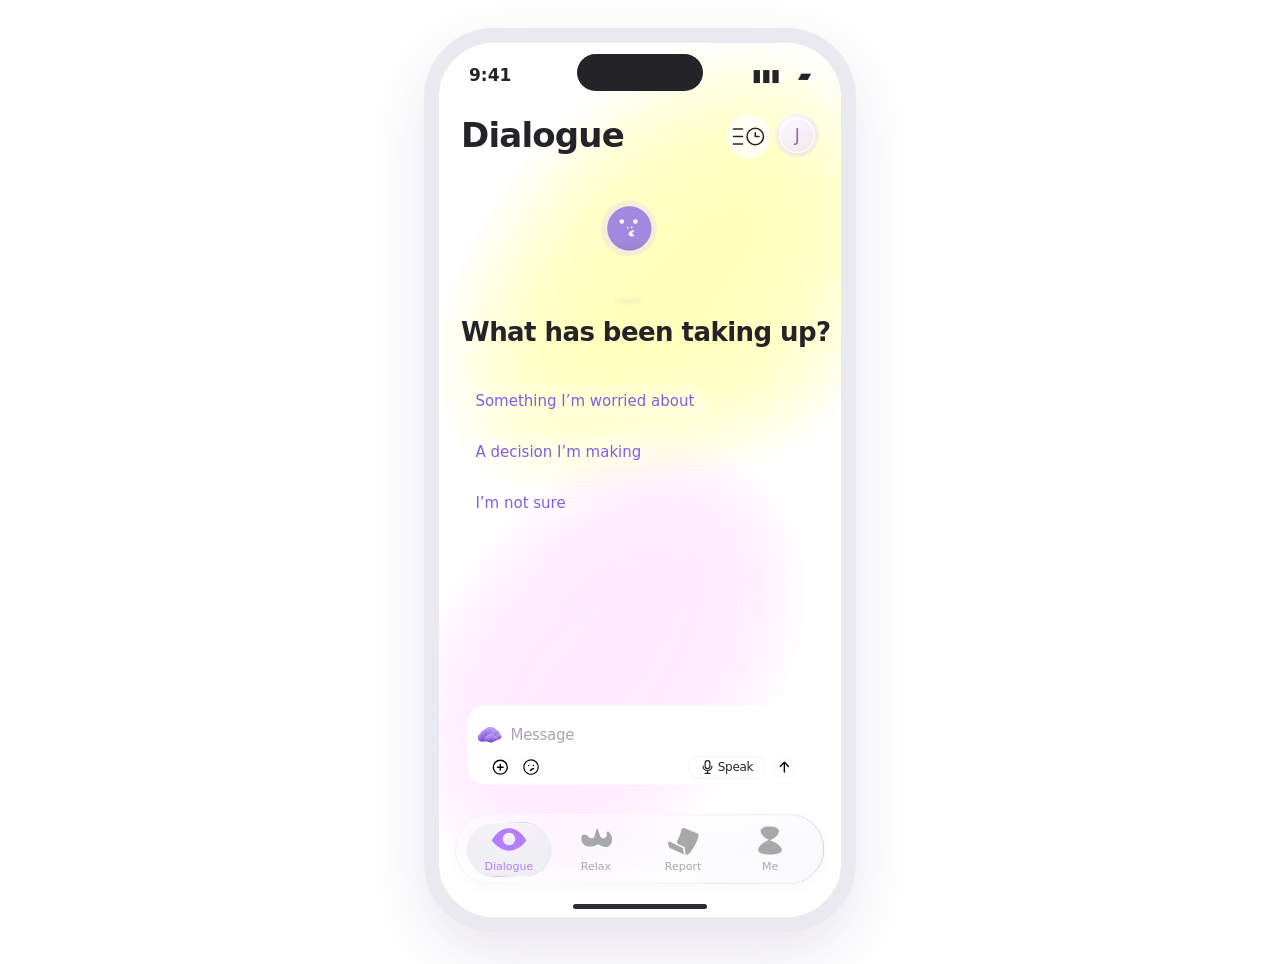
==== index.html @ 868bb5e1 "Restore microphone glyph remove duplicate Speak artwork and shift control left ten pixels" ====
<!DOCTYPE html>
<html lang="en">
<head>
<meta charset="utf-8">
<meta name="viewport" content="width=device-width, initial-scale=1, interactive-widget=resizes-visual">
<title>INWARD · Dialogue</title>
<meta name="color-scheme" content="only light">
<style>
body{margin:0}
html{color-scheme:only light}
@media(pointer:coarse){
 #inward-preview.iw-editing .iw-bottom{padding-bottom:16px;margin-bottom:var(--iw-keyboard-inset,0px)}
}
</style>
<style>
/* The supplied artwork fills the device only while Meditate is visible. */
#inward-preview .iw-meditate-background{position:absolute;inset:0;width:100%;height:100%;object-fit:cover;pointer-events:none;z-index:0;display:none}
#inward-preview.iw-show-relax[data-relax-mode=meditate] .iw-meditate-background{display:block}
#inward-preview.iw-show-relax[data-relax-mode=meditate] .iw-background-motion{visibility:hidden}
#inward-preview.iw-show-relax[data-relax-mode=meditate] .iw-status,
#inward-preview.iw-show-relax[data-relax-mode=meditate] h1{color:#fff}
#inward-preview.iw-show-relax[data-relax-mode=meditate] .iw-meditate-placeholder h2{color:#fff;text-shadow:0 2px 12px #17102b80}
#inward-preview.iw-show-relax[data-relax-mode=meditate] .iw-meditate-placeholder p{color:#e6dff7;text-shadow:0 1px 8px #17102b80}
</style>
<style>
/* Softer glass edges over the dark Meditate artwork. */
#inward-preview.iw-show-relax[data-relax-mode=meditate] nav.iw-glass-nav{box-shadow:0 4px 16px #100b2520}
#inward-preview.iw-show-relax[data-relax-mode=meditate] nav.iw-glass-nav::before{background:linear-gradient(145deg,#ffffff14,#f5f1fb08 55%,#e8e1f510)}
#inward-preview.iw-show-relax[data-relax-mode=meditate] .iw-nav-frame{visibility:hidden}
#inward-preview.iw-show-relax[data-relax-mode=meditate] .iw-nav-reflection{opacity:.12}
#inward-preview.iw-show-relax[data-relax-mode=meditate] .iw-nav-selection{background-color:#d9cfed38;box-shadow:inset 0 1px 2px #ffffff18,0 2px 8px #100b251a}
#inward-preview.iw-show-relax[data-relax-mode=meditate] .iw-nav-selection::before{opacity:.12}
#inward-preview.iw-show-relax[data-relax-mode=meditate] .iw-nav-selection::after{opacity:.35}
#inward-preview.iw-show-relax[data-relax-mode=meditate] .iw-relax-mode-switch::before{box-shadow:inset 0 1px 1px #ffffff14,0 2px 8px #100b2510}
#inward-preview.iw-show-relax[data-relax-mode=meditate] .iw-tools button::before{border-color:transparent;box-shadow:inset 0 1px 2px #ffffff1a,0 2px 8px #100b2520}
</style>
<style>
/* Preserve the supplied SVG artwork; recolor inactive tabs over the night scene. */
#inward-preview.iw-show-relax[data-relax-mode=meditate] nav.iw-glass-nav button:not([data-tab=relax]){color:#a8a8a8}
</style>
<style>
/* Keep the selected mode translucent over the scenery. */
#inward-preview.iw-show-relax[data-relax-mode=meditate] .iw-relax-mode-switch .iw-nav-selection{background-color:#f5f0fc38;z-index:1}
</style>
<style>
#inward-preview .iw-meditate-controls{position:absolute;left:22px;top:210px;z-index:2;display:none;flex-direction:column;gap:22px}
#inward-preview.iw-show-relax[data-relax-mode=meditate] .iw-meditate-controls{display:flex}
#inward-preview .iw-meditate-controls button{display:grid;place-items:center;width:44px;height:44px;min-height:44px;padding:1px;border:0;border-radius:14px;background:transparent;box-shadow:none;touch-action:manipulation}
#inward-preview .iw-meditate-controls img{display:block;width:42px;height:42px;pointer-events:none}
#inward-preview .iw-meditate-controls img[src$="scenery-button.svg"]{height:40px}
#inward-preview .iw-meditate-controls button:focus-visible{outline:2px solid #d3c0ff;outline-offset:3px}
</style>
<style>
#inward-preview .iw-meditate-view{position:relative}
#inward-preview .iw-meditate-scene{position:relative;width:288px;max-width:100%;height:426px;transform:translateY(5px)}
#inward-preview .iw-meditate-view .iw-meditate-placeholder{position:absolute;left:50%;top:50%;transform:translate(-50%,-50%);pointer-events:none}
#inward-preview .iw-meditate-start{position:absolute;left:50px;top:375px;display:block;width:188px;height:45px;min-height:0;padding:0;border:0;border-radius:999px;background:transparent;box-shadow:none;touch-action:manipulation}
#inward-preview .iw-meditate-start img{display:block;width:188px;height:45px;pointer-events:none}
#inward-preview .iw-meditate-start:focus-visible{outline:2px solid #d3c0ff;outline-offset:3px}
</style>
<style>
#inward-preview .iw-scene-picker{position:absolute;left:72px;top:160px;width:290px;height:470px;z-index:5;touch-action:none;user-select:none;-webkit-user-select:none;perspective:800px;overflow:visible;outline:none;overscroll-behavior:contain}
#inward-preview .iw-scene-card{position:absolute;left:0;top:0;width:178px;height:100px;min-height:0;padding:0;border:0;border-radius:17px;overflow:hidden;background:#241a40;box-shadow:0 8px 24px #09051455;transform-origin:center;will-change:transform,opacity;transition:none;touch-action:none}
#inward-preview .iw-scene-card img{display:block;width:100%;height:100%;object-fit:cover;pointer-events:none;-webkit-user-drag:none}
#inward-preview .iw-scene-card[aria-pressed=true]{box-shadow:0 0 0 1.5px #e7dfffaa,0 10px 28px #09051466}
#inward-preview .iw-scene-card:focus-visible{outline:2px solid #eadfff;outline-offset:4px}
#inward-preview .iw-scene-picker-status{position:absolute;width:1px;height:1px;overflow:hidden;clip-path:inset(50%)}
#inward-preview .iw-meditate-background{transition:opacity .65s ease}
#inward-preview.iw-scene-picker-open .iw-meditate-placeholder{opacity:0}
#inward-preview .iw-meditate-placeholder{transition:opacity .2s ease}
@media(prefers-reduced-motion:reduce){#inward-preview .iw-meditate-background{transition-duration:.12s}}

</style>
<style>
#inward-preview .iw-media-card-caption{position:absolute;inset:auto 0 0;padding:14px 10px 8px;color:#fff;background:linear-gradient(transparent,#0b0714bb);font-size:13px;line-height:18px;text-align:left;text-shadow:0 1px 3px #0008;pointer-events:none}
#inward-preview.iw-sound-selected .iw-meditate-placeholder{display:none}

</style>
<style>
#inward-preview .iw-duration-overlay{position:absolute;inset:0;z-index:30;display:flex;align-items:flex-end;background:#20162c00;transition:background .26s ease;border-radius:inherit;overflow:hidden}
#inward-preview .iw-duration-overlay[hidden]{display:none}
#inward-preview .iw-duration-overlay.is-open{background:#20162c14}
#inward-preview .iw-duration-sheet{--duration-accent:var(--iw-send,#805fe3);box-sizing:border-box;position:relative;width:calc(100% - 16px);max-height:calc(100% - 24px);overflow-y:auto;margin:0 8px 12px;padding:12px 24px 23px;border:0;border-radius:32px;background:none;isolation:isolate;box-shadow:inset 0 1px 1px #ffffff99,inset 0 -1px 2px #b9b4c314,0 4px 14px #7463860a;text-align:center;color:#332b3b;transform:translateY(calc(100% + 24px));transition:transform .32s cubic-bezier(.22,1.35,.36,1);font-family:inherit}
/* Same surface, blur and edge reflection as the navigation bar. */
#inward-preview .iw-duration-sheet::before{content:"";position:absolute;inset:0;z-index:0;border-radius:inherit;clip-path:inset(0 round 32px);background:linear-gradient(145deg,#ffffff59,#f5f1fb1f 55%,#e8e1f533);backdrop-filter:blur(22px) saturate(165%);-webkit-backdrop-filter:blur(22px) saturate(165%);pointer-events:none}
#inward-preview .iw-duration-sheet::after{content:"";position:absolute;inset:0;z-index:2;padding:1px;border-radius:inherit;pointer-events:none;background:linear-gradient(120deg,#ffffff0a 4%,#ffffffcc 30%,#ffffff33 54%,#b7a6cc26 74%,#ffffff14 100%);-webkit-mask:linear-gradient(#000 0 0) content-box,linear-gradient(#000 0 0);mask:linear-gradient(#000 0 0) content-box,linear-gradient(#000 0 0);-webkit-mask-composite:xor;mask-composite:exclude;opacity:.85}
#inward-preview .iw-duration-sheet>:not(.iw-duration-close){position:relative;z-index:1}
#inward-preview .iw-duration-sheet>.iw-duration-close{z-index:3}
#inward-preview .is-open .iw-duration-sheet{transform:translateY(0)}
#inward-preview .iw-duration-handle{display:grid;place-items:center;width:88px;height:44px;min-height:44px;padding:0;border:0;background:transparent;box-shadow:none;margin:-8px auto -7px;touch-action:none;cursor:grab}
#inward-preview .iw-duration-handle::after{content:"";display:block;width:32px;height:4px;border-radius:4px;background:#ffffffc9;margin:auto}
#inward-preview .iw-duration-sheet.is-sheet-dragging{transition:none;cursor:grabbing}
#inward-preview .iw-duration-sheet.is-sheet-dragging .iw-duration-handle{cursor:grabbing}
#inward-preview .iw-duration-overlay:not(.is-open) .iw-duration-sheet{transition:transform .26s ease-in}
#inward-preview .iw-duration-close{position:absolute;right:9px;top:19px;display:grid;place-items:center;width:44px;height:44px;min-height:44px;padding:0;border:0;border-radius:50%;font-size:26px;font-weight:300;line-height:1;color:#62566e;background:transparent;box-shadow:none}
#inward-preview .iw-duration-sheet h2{font-size:15px;font-weight:500;letter-spacing:-.2px;line-height:24px;margin:0 24px 16px;color:#62566e}
#inward-preview .iw-duration-readout{display:flex;align-items:baseline;justify-content:center;gap:7px;height:72px;margin:0 0 12px;font-variant-numeric:tabular-nums}
#inward-preview .iw-duration-number{display:inline-block;min-width:1.5ch;font-size:56px;line-height:68px;font-weight:500;letter-spacing:-2px}
#inward-preview .iw-duration-unit{font-size:19px;font-weight:400;color:#62566e}
#inward-preview .iw-duration-number.is-changing{animation:iw-duration-digit .16s ease-out}
@keyframes iw-duration-digit{from{transform:translateY(var(--digit-shift,5px));filter:blur(1px);opacity:.7}to{transform:translateY(0);filter:blur(0);opacity:1}}
#inward-preview .iw-duration-ruler{position:relative;width:100%;height:84px;overflow:hidden;touch-action:none;cursor:grab;user-select:none;-webkit-user-select:none;outline-offset:3px;mask-image:linear-gradient(90deg,transparent,#000 16%,#000 84%,transparent);-webkit-mask-image:linear-gradient(90deg,transparent,#000 16%,#000 84%,transparent)}
#inward-preview .is-dragging .iw-duration-ruler{cursor:grabbing}
#inward-preview .iw-duration-ticks{position:absolute;left:50%;top:14px;width:1428px;height:52px;will-change:transform}
#inward-preview .iw-duration-tick{position:absolute;top:calc(24px - var(--tick-height,6px)/2);display:block;width:1px;height:var(--tick-height,6px);border-radius:1px;background:#77688470}
#inward-preview .iw-duration-tick.is-major{background:#62566e99}
#inward-preview .iw-duration-tick>span{position:absolute;left:50%;top:calc(28px + var(--tick-height,6px)/2);transform:translateX(-50%);font-size:10px;line-height:14px;color:#62566e}
#inward-preview .iw-duration-pointer{position:absolute;left:calc(50% - 1px);top:12px;width:2px;height:52px;border-radius:2px;background:var(--duration-accent);box-shadow:0 0 0 3px #f9f6fc66;pointer-events:none;transition:height .18s ease,top .18s ease}
#inward-preview .is-dragging .iw-duration-pointer{height:56px;top:10px}
#inward-preview .iw-duration-limits{display:flex;justify-content:space-between;font-size:11px;line-height:16px;color:#62566e;margin:5px 0 24px}
#inward-preview .iw-duration-confirm{width:100%;height:48px;min-height:48px;padding:0 16px;border:1px solid #ffffff80;border-radius:24px;background:#eeedf338;color:inherit;backdrop-filter:blur(15px) saturate(165%);-webkit-backdrop-filter:blur(15px) saturate(165%);font-size:15px;font-weight:500;box-shadow:inset 0 1px 1px #ffffff52}
#inward-preview .iw-duration-sheet button:focus-visible,#inward-preview .iw-duration-ruler:focus-visible{outline:2px solid #514067;outline-offset:3px}
#inward-preview.iw-show-relax[data-relax-mode=meditate] .iw-duration-sheet{color:#fff;text-shadow:0 1px 4px #100b2580;box-shadow:inset 0 1px 1px #ffffff99,inset 0 -1px 2px #b9b4c314,0 4px 16px #100b2520}
#inward-preview.iw-show-relax[data-relax-mode=meditate] .iw-duration-sheet::before{background:linear-gradient(145deg,#ffffff14,#f5f1fb08 55%,#e8e1f510)}
#inward-preview.iw-show-relax[data-relax-mode=meditate] .iw-duration-sheet h2,#inward-preview.iw-show-relax[data-relax-mode=meditate] .iw-duration-close,#inward-preview.iw-show-relax[data-relax-mode=meditate] .iw-duration-unit,#inward-preview.iw-show-relax[data-relax-mode=meditate] .iw-duration-limits,#inward-preview.iw-show-relax[data-relax-mode=meditate] .iw-duration-tick>span{color:#f5f1fb}
#inward-preview.iw-show-relax[data-relax-mode=meditate] .iw-duration-tick{background:#ffffff70}
#inward-preview.iw-show-relax[data-relax-mode=meditate] .iw-duration-tick.is-major{background:#ffffffb3}
#inward-preview.iw-show-relax[data-relax-mode=meditate] .iw-duration-pointer{background:#d9c2ff;box-shadow:0 0 0 2px #ffffff14}
#inward-preview.iw-show-relax[data-relax-mode=meditate] .iw-duration-sheet button:focus-visible,#inward-preview.iw-show-relax[data-relax-mode=meditate] .iw-duration-ruler:focus-visible{outline-color:#eadfff}
@supports not ((backdrop-filter:blur(1px)) or (-webkit-backdrop-filter:blur(1px))){#inward-preview .iw-duration-sheet::before{background:#f5f2f9f5}#inward-preview.iw-show-relax[data-relax-mode=meditate] .iw-duration-sheet::before{background:#30283df5}}
@media(prefers-reduced-motion:reduce){#inward-preview .iw-duration-sheet,#inward-preview .iw-duration-overlay,#inward-preview .iw-duration-pointer{transition-duration:.01s}#inward-preview .iw-duration-number.is-changing{animation:none}}
</style>
<style id="iw-sf-pro-typography">
/* Use the installed Apple SF family; retain a system fallback on other platforms. */
@font-face{font-family:"INWARD SF Pro";src:local("SF Pro Text"),local("SFProText-Regular"),local("SF Pro"),local("SFPro-Regular");font-style:normal;font-weight:400;font-display:swap}
@font-face{font-family:"INWARD SF Pro";src:local("SF Pro Text Medium"),local("SFProText-Medium"),local("SF Pro Medium");font-style:normal;font-weight:500;font-display:swap}
@font-face{font-family:"INWARD SF Pro";src:local("SF Pro Text Semibold"),local("SFProText-Semibold"),local("SF Pro Semibold");font-style:normal;font-weight:600;font-display:swap}
@font-face{font-family:"INWARD SF Pro";src:local("SF Pro Text Bold"),local("SFProText-Bold"),local("SF Pro Bold");font-style:normal;font-weight:700;font-display:swap}
:root{--iw-font:"INWARD SF Pro","SF Pro Text","SF Pro Display",-apple-system,BlinkMacSystemFont,system-ui,sans-serif}
html,body,button,input,textarea,select,dialog,#inward-preview,#inward-preview *,#iw-breathing,#iw-breathing text{font-family:var(--iw-font)!important}
#inward-preview .iw-media-card-caption{font-family:var(--iw-font)!important;font-weight:400;letter-spacing:-.15px}
</style>
<link rel="stylesheet" href="assets/glass-system.css?v=option-edges-left20">
<link rel="stylesheet" href="assets/dialogue/reply-feedback.css?v=speak-align-2">
<link rel="preload" href="assets/dialogue/GreatVibes-Regular.ttf" as="font" type="font/ttf" crossorigin>
<script src="assets/dialogue/confetti.browser.min.js"></script>
</head>
<body>
<div id="inward-preview" class="viz-dotted-background">
 <div class="iw-phone"><img src="assets/dialogue/background-motion.svg?v=20261112-soft5" aria-hidden="true" alt="" class="iw-background-motion">
  <div class="iw-status"><span>9:41</span><span class="iw-island"></span><span>▮▮▮ &nbsp; ▰</span></div>
  <header><h1>Dialogue<span class="iw-dot">•</span></h1><div class="iw-tools"><button aria-label="View conversation history" data-action="history"><img class="iw-icon" alt="" aria-hidden="true" src="[data-uri]"></button><button aria-label="View profile" class="iw-avatar" data-action="profile">J</button></div></header>
  <main>
   <div class="iw-welcome"><div class="iw-eyes"><span></span><span></span></div><p></p><img class="iw-question-animation" alt="" aria-hidden="true" src="[data-uri]"><h2>What has been taking up?</h2><div class="iw-options"><button data-option-text="Something I’m worried about" aria-label="Something I’m worried about"><img src="[data-uri]" aria-hidden="true" alt="" class="iw-option-art"></button><button data-option-text="A decision I’m making" aria-label="A decision I’m making"><img src="[data-uri]" aria-hidden="true" alt="" class="iw-option-art"></button><button data-option-text="I’m not sure" aria-label="I’m not sure"><img src="[data-uri]" aria-hidden="true" alt="" class="iw-option-art"></button></div></div>
   <div class="iw-messages" aria-live="polite"></div>
   <div class="iw-overlay" hidden><div class="iw-sheet"><div class="iw-sheet-head"><div><small>TODAY · SAMPLE RECORDS</small><h3>Your little moments</h3></div></div><p class="iw-sheet-note"></p><div class="iw-records"></div></div></div>
  </main>
  <div class="iw-bottom"><div class="iw-hint"><span></span></div><div aria-label="Dialogue actions" role="group" class="iw-quick-actions"><button data-quick-action="feeling" type="button"><img src="[data-uri]" aria-hidden="true" alt="" class="iw-icon"><span>Feeling</span></button><button data-quick-action="post" type="button"><img src="[data-uri]" aria-hidden="true" alt="" class="iw-icon"><span>Post</span></button></div><form class="iw-composer"><div class="iw-input"><button type="button" class="iw-cloud-button" aria-label="View today's recorded moments" data-action="moments"><img src="assets/dialogue/moments-cloud.png?v=20261111" height="34" width="34" aria-hidden="true" alt="" class="iw-cloud-asset"></button><input type="text" name="message" inputmode="text" enterkeyhint="send" aria-label="Message" placeholder="Message" autocomplete="off"></div><button type="submit" class="iw-send" aria-label="Send message"><img class="iw-send-art" alt="" aria-hidden="true" src="[data-uri]"></button></form><nav aria-label="Main navigation" class="iw-glass-nav"><svg xmlns="http://www.w3.org/2000/svg" class="iw-nav-frame" viewBox="0 0 374 70" fill="none" aria-hidden="true" preserveAspectRatio="none"><defs>
<filter id="iw-nav-frame-filter0_d_697_168" x="0" y="0" width="373.5" height="70" filterUnits="userSpaceOnUse" color-interpolation-filters="sRGB">
<feFlood flood-opacity="0" result="BackgroundImageFix" />
<feColorMatrix in="SourceAlpha" type="matrix" values="0 0 0 0 0 0 0 0 0 0 0 0 0 0 0 0 0 0 127 0" result="hardAlpha" />
<feOffset dx="1" />
<feGaussianBlur stdDeviation="0.25" />
<feComposite in2="hardAlpha" operator="out" />
<feColorMatrix type="matrix" values="0 0 0 0 0 0 0 0 0 0 0 0 0 0 0 0 0 0 0.11 0" />
<feBlend mode="normal" in2="BackgroundImageFix" result="effect1_dropShadow_697_168" />
<feBlend mode="normal" in="BackgroundImageFix" in2="effect1_dropShadow_697_168" result="BackgroundImageFix" />
<feBlend mode="normal" in="SourceGraphic" in2="BackgroundImageFix" result="shape" />
</filter>
<linearGradient id="iw-nav-frame-paint0_linear_697_168" x1="186" y1="5.20454" x2="186" y2="64.7955" gradientUnits="userSpaceOnUse">
<stop stop-color="white" />
<stop offset="0.461602" stop-color="#F7F7F7" />
<stop offset="1" stop-color="white" />
</linearGradient>
<clipPath id="iw-nav-frame-clip0_697_168">
<rect width="29" height="29" fill="white" transform="translate(128 15.5)" />
</clipPath>
</defs>
<g filter="url(#iw-nav-frame-filter0_d_697_168)"><rect y="0.5" width="372" height="69" rx="34.5" fill="url(#iw-nav-frame-paint0_linear_697_168)" fill-opacity="0.2" shape-rendering="crispEdges" />
<rect x="0.5" y="1" width="371" height="68" rx="34" stroke="#F3F3F3" shape-rendering="crispEdges" />
</g></svg><span class="iw-nav-selection" aria-hidden="true"></span><span class="iw-nav-reflection" aria-hidden="true"></span><button type="button" data-tab="dialogue" aria-label="Dialogue" style="--iw-slot:0" class="iw-active" aria-current="page"><svg xmlns="http://www.w3.org/2000/svg" class="iw-nav-art" viewBox="11 0 87 70" fill="none" aria-hidden="true" preserveAspectRatio="none"><defs><clipPath id="iw-nav-dialogue-clip0_697_168">
<rect width="29" height="29" fill="white" transform="translate(128 15.5)" />
</clipPath>
</defs><path d="M67.6138 26.5292C68.2853 27.4075 68.2853 28.5933 67.6138 29.4702C65.4988 32.2313 60.4243 37.9163 54.4998 37.9163C48.5753 37.9163 43.5008 32.2313 41.3857 29.4702C41.0585 29.0498 40.8809 28.5324 40.8809 27.9997C40.8809 27.467 41.0585 26.9495 41.3857 26.5292C43.5008 23.7681 48.5753 18.083 54.4998 18.083C60.4243 18.083 65.4988 23.7681 67.6138 26.5292Z" stroke-width="2" stroke-linecap="round" stroke-linejoin="round" stroke="currentColor" />
<path d="M58.75 28C58.75 30.3472 56.8472 32.25 54.5 32.25C52.1528 32.25 50.25 30.3472 50.25 28C50.25 25.6528 52.1528 23.75 54.5 23.75C56.8472 23.75 58.75 25.6528 58.75 28Z" stroke-width="2" stroke-linecap="round" stroke-linejoin="round" stroke="currentColor" />
<path d="M34.3984 57V49.9541H36.8154C37.512 49.9541 38.1077 50.0941 38.6025 50.374C39.1006 50.6507 39.4814 51.0511 39.7451 51.5752C40.0088 52.0993 40.1406 52.7308 40.1406 53.4697V53.4795C40.1406 54.2184 40.0088 54.8516 39.7451 55.3789C39.4814 55.903 39.1022 56.305 38.6074 56.585C38.1126 56.8617 37.5153 57 36.8154 57H34.3984ZM35.2773 56.209H36.7568C37.2809 56.209 37.7285 56.1016 38.0996 55.8867C38.4707 55.6719 38.7539 55.361 38.9492 54.9541C39.1445 54.5472 39.2422 54.0589 39.2422 53.4893V53.4795C39.2422 52.9066 39.1429 52.4167 38.9443 52.0098C38.749 51.5996 38.4658 51.2871 38.0947 51.0723C37.7236 50.8542 37.2777 50.7451 36.7568 50.7451H35.2773V56.209ZM41.5762 57V51.7363H42.4258V57H41.5762ZM42.0059 50.7207C41.8464 50.7207 41.708 50.6637 41.5908 50.5498C41.4769 50.4326 41.4199 50.2943 41.4199 50.1348C41.4199 49.972 41.4769 49.8337 41.5908 49.7197C41.708 49.6058 41.8464 49.5488 42.0059 49.5488C42.1686 49.5488 42.307 49.6058 42.4209 49.7197C42.5348 49.8337 42.5918 49.972 42.5918 50.1348C42.5918 50.2943 42.5348 50.4326 42.4209 50.5498C42.307 50.6637 42.1686 50.7207 42.0059 50.7207ZM45.4727 57.0928C45.1406 57.0928 44.8411 57.0293 44.5742 56.9023C44.3105 56.7754 44.1006 56.5947 43.9443 56.3604C43.7913 56.126 43.7148 55.8493 43.7148 55.5303V55.5205C43.7148 55.208 43.7897 54.9411 43.9395 54.7197C44.0892 54.4951 44.3073 54.3193 44.5938 54.1924C44.8802 54.0654 45.2269 53.9906 45.6338 53.9678L47.5674 53.8506V54.5293L45.7363 54.6465C45.3359 54.6693 45.043 54.7523 44.8574 54.8955C44.6751 55.0387 44.584 55.2406 44.584 55.501V55.5107C44.584 55.7777 44.6849 55.986 44.8867 56.1357C45.0885 56.2822 45.3424 56.3555 45.6484 56.3555C45.9382 56.3555 46.1953 56.2985 46.4199 56.1846C46.6445 56.0674 46.8203 55.9095 46.9473 55.7109C47.0775 55.5124 47.1426 55.2878 47.1426 55.0371V53.3965C47.1426 53.071 47.0433 52.8236 46.8447 52.6543C46.6494 52.4818 46.3548 52.3955 45.9609 52.3955C45.6452 52.3955 45.3864 52.4525 45.1846 52.5664C44.9827 52.6771 44.8477 52.835 44.7793 53.04L44.7744 53.0547H43.9248L43.9297 53.0254C43.9753 52.7487 44.0892 52.5078 44.2715 52.3027C44.457 52.0944 44.6963 51.9333 44.9893 51.8193C45.2822 51.7021 45.6159 51.6436 45.9902 51.6436C46.4199 51.6436 46.7829 51.7135 47.0791 51.8535C47.3786 51.9935 47.6048 52.1953 47.7578 52.459C47.9141 52.7194 47.9922 53.0319 47.9922 53.3965V57H47.1426V56.2236H47.0645C46.9538 56.4092 46.8187 56.5671 46.6592 56.6973C46.5029 56.8275 46.3255 56.9268 46.127 56.9951C45.9284 57.0602 45.7103 57.0928 45.4727 57.0928ZM49.5938 57V49.6465H50.4434V57H49.5938ZM54.2373 57.0928C53.7393 57.0928 53.3079 56.9837 52.9434 56.7656C52.582 56.5443 52.3021 56.2301 52.1035 55.8232C51.9082 55.4163 51.8105 54.9329 51.8105 54.373V54.3633C51.8105 53.8001 51.9082 53.3151 52.1035 52.9082C52.3021 52.5013 52.582 52.1888 52.9434 51.9707C53.3079 51.7526 53.7393 51.6436 54.2373 51.6436C54.7386 51.6436 55.1699 51.7526 55.5312 51.9707C55.8926 52.1888 56.1709 52.5013 56.3662 52.9082C56.5648 53.3151 56.6641 53.8001 56.6641 54.3633V54.373C56.6641 54.9329 56.5648 55.4163 56.3662 55.8232C56.1709 56.2301 55.8926 56.5443 55.5312 56.7656C55.1699 56.9837 54.7386 57.0928 54.2373 57.0928ZM54.2373 56.3408C54.5693 56.3408 54.8509 56.2627 55.082 56.1064C55.3132 55.9502 55.4889 55.7256 55.6094 55.4326C55.7331 55.1396 55.7949 54.7865 55.7949 54.373V54.3633C55.7949 53.9466 55.7331 53.5918 55.6094 53.2988C55.4889 53.0059 55.3132 52.7829 55.082 52.6299C54.8509 52.4736 54.5693 52.3955 54.2373 52.3955C53.9053 52.3955 53.6237 52.4736 53.3926 52.6299C53.1615 52.7829 52.984 53.0059 52.8604 53.2988C52.7399 53.5918 52.6797 53.9466 52.6797 54.3633V54.373C52.6797 54.7865 52.7399 55.1396 52.8604 55.4326C52.984 55.7256 53.1615 55.9502 53.3926 56.1064C53.6237 56.2627 53.9053 56.3408 54.2373 56.3408ZM60.1504 58.8555C59.7272 58.8555 59.3577 58.7952 59.042 58.6748C58.7262 58.5576 58.474 58.39 58.2852 58.1719C58.0996 57.957 57.984 57.7064 57.9385 57.4199L57.9482 57.415H58.8271L58.832 57.4199C58.8776 57.6185 59.0143 57.7812 59.2422 57.9082C59.4701 58.0384 59.7728 58.1035 60.1504 58.1035C60.6224 58.1035 60.9902 57.9961 61.2539 57.7812C61.5208 57.5697 61.6543 57.2702 61.6543 56.8828V55.8184H61.5762C61.4655 56.0104 61.3271 56.1748 61.1611 56.3115C60.9951 56.4482 60.8079 56.5524 60.5996 56.624C60.3913 56.6924 60.1667 56.7266 59.9258 56.7266C59.4733 56.7266 59.0811 56.6191 58.749 56.4043C58.4202 56.1862 58.1663 55.8867 57.9873 55.5059C57.8083 55.125 57.7188 54.6888 57.7188 54.1973V54.1875C57.7188 53.696 57.8083 53.2598 57.9873 52.8789C58.1696 52.4948 58.4268 52.1937 58.7588 51.9756C59.0908 51.7542 59.4863 51.6436 59.9453 51.6436C60.1927 51.6436 60.4206 51.6826 60.6289 51.7607C60.8372 51.8389 61.0212 51.9495 61.1807 52.0928C61.3434 52.236 61.4785 52.4069 61.5859 52.6055H61.6445V51.7363H62.4941V56.9268C62.4941 57.3174 62.3981 57.6576 62.2061 57.9473C62.0173 58.237 61.7471 58.46 61.3955 58.6162C61.0439 58.7757 60.6289 58.8555 60.1504 58.8555ZM60.1113 55.9746C60.4368 55.9746 60.7152 55.8997 60.9463 55.75C61.1807 55.597 61.3597 55.387 61.4834 55.1201C61.6104 54.8532 61.6738 54.5456 61.6738 54.1973V54.1875C61.6738 53.8392 61.6104 53.5299 61.4834 53.2598C61.3597 52.9896 61.1807 52.778 60.9463 52.625C60.7152 52.472 60.4368 52.3955 60.1113 52.3955C59.7858 52.3955 59.5091 52.472 59.2812 52.625C59.0566 52.778 58.8841 52.9896 58.7637 53.2598C58.6465 53.5299 58.5879 53.8392 58.5879 54.1875V54.1973C58.5879 54.5456 58.6465 54.8532 58.7637 55.1201C58.8841 55.387 59.0566 55.597 59.2812 55.75C59.5091 55.8997 59.7858 55.9746 60.1113 55.9746ZM65.8389 57.0928C65.4417 57.0928 65.1081 57.0179 64.8379 56.8682C64.5677 56.7152 64.3643 56.4938 64.2275 56.2041C64.0941 55.9111 64.0273 55.5579 64.0273 55.1445V51.7363H64.877V54.9395C64.877 55.4115 64.9681 55.763 65.1504 55.9941C65.3359 56.2253 65.6387 56.3408 66.0586 56.3408C66.2897 56.3408 66.4932 56.3066 66.6689 56.2383C66.848 56.1699 66.9977 56.0723 67.1182 55.9453C67.2386 55.8151 67.3281 55.6589 67.3867 55.4766C67.4486 55.291 67.4795 55.0827 67.4795 54.8516V51.7363H68.3291V57H67.4795V56.2139H67.4014C67.3167 56.3994 67.2012 56.5589 67.0547 56.6924C66.9082 56.8226 66.7324 56.9219 66.5273 56.9902C66.3255 57.0586 66.096 57.0928 65.8389 57.0928ZM72.0645 57.0928C71.5632 57.0928 71.1318 56.9821 70.7705 56.7607C70.4124 56.5394 70.1357 56.2269 69.9404 55.8232C69.7484 55.4163 69.6523 54.9378 69.6523 54.3877V54.3828C69.6523 53.8392 69.7484 53.3623 69.9404 52.9521C70.1357 52.542 70.4108 52.2214 70.7656 51.9902C71.1204 51.7591 71.5355 51.6436 72.0107 51.6436C72.4893 51.6436 72.8994 51.7542 73.2412 51.9756C73.5863 52.1969 73.8499 52.5062 74.0322 52.9033C74.2178 53.2972 74.3105 53.7562 74.3105 54.2803V54.6123H70.0918V53.9336H73.876L73.4561 54.5537V54.2168C73.4561 53.8034 73.3942 53.4632 73.2705 53.1963C73.1468 52.9294 72.9759 52.7308 72.7578 52.6006C72.5397 52.4671 72.2891 52.4004 72.0059 52.4004C71.7227 52.4004 71.4688 52.4704 71.2441 52.6104C71.0228 52.7471 70.847 52.9505 70.7168 53.2207C70.5866 53.4909 70.5215 53.8229 70.5215 54.2168V54.5537C70.5215 54.9281 70.585 55.2487 70.7119 55.5156C70.8389 55.7793 71.0195 55.9827 71.2539 56.126C71.4883 56.266 71.765 56.3359 72.084 56.3359C72.3216 56.3359 72.5283 56.3034 72.7041 56.2383C72.8799 56.1732 73.0247 56.0902 73.1387 55.9893C73.2526 55.8883 73.3324 55.7858 73.3779 55.6816L73.3975 55.6377H74.2471L74.2373 55.6768C74.1917 55.8558 74.1104 56.0299 73.9932 56.1992C73.8792 56.3652 73.7311 56.5166 73.5488 56.6533C73.3665 56.7868 73.1501 56.8942 72.8994 56.9756C72.652 57.0537 72.3737 57.0928 72.0645 57.0928Z" fill="currentColor" />
</svg></button><button type="button" data-tab="relax" aria-label="Relax" style="--iw-slot:1"><svg xmlns="http://www.w3.org/2000/svg" class="iw-nav-art" viewBox="99 0 87 70" fill="none" aria-hidden="true" preserveAspectRatio="none"><defs><clipPath id="iw-nav-relax-clip0_697_168">
<rect width="29" height="29" fill="white" transform="translate(128 15.5)" />
</clipPath>
</defs><g clip-path="url(#iw-nav-relax-clip0_697_168)">
<path d="M150.656 19.125C149.454 19.125 148.302 19.6024 147.452 20.4522C146.602 21.3019 146.125 22.4545 146.125 23.6563C146.125 23.8966 146.03 24.1271 145.86 24.2971C145.69 24.467 145.459 24.5625 145.219 24.5625C144.978 24.5625 144.748 24.467 144.578 24.2971C144.408 24.1271 144.312 23.8966 144.312 23.6563C144.312 22.4016 144.685 21.1751 145.382 20.1319C146.079 19.0886 147.069 18.2755 148.229 17.7954C149.388 17.3152 150.663 17.1896 151.894 17.4344C153.124 17.6792 154.255 18.2834 155.142 19.1705C156.029 20.0577 156.633 21.1881 156.878 22.4186C157.123 23.6492 156.997 24.9247 156.517 26.0839C156.037 27.2431 155.224 28.2338 154.181 28.9309C153.137 29.6279 151.911 30 150.656 30H128.906C128.666 30 128.435 29.9045 128.265 29.7346C128.095 29.5646 128 29.3341 128 29.0938C128 28.8534 128.095 28.6229 128.265 28.4529C128.435 28.283 128.666 28.1875 128.906 28.1875H150.656C151.858 28.1875 153.011 27.7101 153.86 26.8603C154.71 26.0106 155.188 24.858 155.188 23.6563C155.188 22.4545 154.71 21.3019 153.86 20.4522C153.011 19.6024 151.858 19.125 150.656 19.125ZM137.969 20.9375C137.488 20.9375 137.027 21.1285 136.687 21.4684C136.347 21.8083 136.156 22.2693 136.156 22.75C136.156 22.9904 136.061 23.2209 135.891 23.3908C135.721 23.5608 135.49 23.6563 135.25 23.6563C135.01 23.6563 134.779 23.5608 134.609 23.3908C134.439 23.2209 134.344 22.9904 134.344 22.75C134.344 22.033 134.556 21.3322 134.955 20.7361C135.353 20.1399 135.919 19.6753 136.582 19.4009C137.244 19.1266 137.973 19.0548 138.676 19.1947C139.379 19.3345 140.025 19.6798 140.532 20.1867C141.039 20.6937 141.384 21.3396 141.524 22.0428C141.664 22.746 141.592 23.4748 141.318 24.1372C141.043 24.7996 140.579 25.3658 139.983 25.7641C139.387 26.1624 138.686 26.375 137.969 26.375H128.906C128.666 26.375 128.435 26.2795 128.265 26.1096C128.095 25.9396 128 25.7091 128 25.4688C128 25.2284 128.095 24.9979 128.265 24.8279C128.435 24.658 128.666 24.5625 128.906 24.5625H137.969C138.449 24.5625 138.91 24.3715 139.25 24.0316C139.59 23.6917 139.781 23.2307 139.781 22.75C139.781 22.2693 139.59 21.8083 139.25 21.4684C138.91 21.1285 138.449 20.9375 137.969 20.9375ZM128 32.7188C128 32.4784 128.095 32.2479 128.265 32.0779C128.435 31.908 128.666 31.8125 128.906 31.8125H147.107C148.183 31.8125 149.234 32.1314 150.128 32.7289C151.022 33.3264 151.719 34.1756 152.131 35.1692C152.543 36.1627 152.65 37.256 152.44 38.3108C152.231 39.3656 151.713 40.3344 150.952 41.0949C150.192 41.8553 149.223 42.3732 148.168 42.583C147.113 42.7928 146.02 42.6852 145.027 42.2736C144.033 41.862 143.184 41.1651 142.586 40.2709C141.989 39.3767 141.67 38.3254 141.67 37.25C141.67 37.0097 141.765 36.7791 141.935 36.6092C142.105 36.4392 142.336 36.3438 142.576 36.3438C142.816 36.3438 143.047 36.4392 143.217 36.6092C143.387 36.7791 143.482 37.0097 143.482 37.25C143.482 37.967 143.695 38.6678 144.093 39.2639C144.492 39.8601 145.058 40.3247 145.72 40.5991C146.383 40.8734 147.111 40.9452 147.815 40.8054C148.518 40.6655 149.164 40.3202 149.671 39.8133C150.178 39.3063 150.523 38.6604 150.663 37.9572C150.803 37.254 150.731 36.5252 150.456 35.8628C150.182 35.2004 149.717 34.6342 149.121 34.2359C148.525 33.8376 147.824 33.625 147.107 33.625H128.906C128.666 33.625 128.435 33.5295 128.265 33.3596C128.095 33.1896 128 32.9591 128 32.7188Z" fill="currentColor" />
</g>
<path d="M130.065 60.5V53.4541H132.756C133.208 53.4541 133.602 53.542 133.938 53.7178C134.276 53.8903 134.538 54.1328 134.724 54.4453C134.909 54.7578 135.002 55.1257 135.002 55.5488V55.5586C135.002 56.0469 134.877 56.4701 134.626 56.8281C134.375 57.1862 134.029 57.4352 133.586 57.5752L135.217 60.5H134.187L132.678 57.7119C132.671 57.7119 132.663 57.7119 132.653 57.7119C132.644 57.7119 132.635 57.7119 132.629 57.7119H130.944V60.5H130.065ZM130.944 56.9307H132.678C133.13 56.9307 133.479 56.8151 133.723 56.584C133.97 56.3496 134.094 56.0176 134.094 55.5879V55.5781C134.094 55.1582 133.965 54.8294 133.708 54.5918C133.451 54.3542 133.094 54.2354 132.639 54.2354H130.944V56.9307ZM138.493 60.5928C137.992 60.5928 137.561 60.4821 137.199 60.2607C136.841 60.0394 136.564 59.7269 136.369 59.3232C136.177 58.9163 136.081 58.4378 136.081 57.8877V57.8828C136.081 57.3392 136.177 56.8623 136.369 56.4521C136.564 56.042 136.84 55.7214 137.194 55.4902C137.549 55.2591 137.964 55.1436 138.439 55.1436C138.918 55.1436 139.328 55.2542 139.67 55.4756C140.015 55.6969 140.279 56.0062 140.461 56.4033C140.646 56.7972 140.739 57.2562 140.739 57.7803V58.1123H136.521V57.4336H140.305L139.885 58.0537V57.7168C139.885 57.3034 139.823 56.9632 139.699 56.6963C139.576 56.4294 139.405 56.2308 139.187 56.1006C138.968 55.9671 138.718 55.9004 138.435 55.9004C138.151 55.9004 137.897 55.9704 137.673 56.1104C137.451 56.2471 137.276 56.4505 137.146 56.7207C137.015 56.9909 136.95 57.3229 136.95 57.7168V58.0537C136.95 58.4281 137.014 58.7487 137.141 59.0156C137.268 59.2793 137.448 59.4827 137.683 59.626C137.917 59.766 138.194 59.8359 138.513 59.8359C138.75 59.8359 138.957 59.8034 139.133 59.7383C139.309 59.6732 139.453 59.5902 139.567 59.4893C139.681 59.3883 139.761 59.2858 139.807 59.1816L139.826 59.1377H140.676L140.666 59.1768C140.62 59.3558 140.539 59.5299 140.422 59.6992C140.308 59.8652 140.16 60.0166 139.978 60.1533C139.795 60.2868 139.579 60.3942 139.328 60.4756C139.081 60.5537 138.802 60.5928 138.493 60.5928ZM142.106 60.5V53.1465H142.956V60.5H142.106ZM146.032 60.5928C145.7 60.5928 145.401 60.5293 145.134 60.4023C144.87 60.2754 144.66 60.0947 144.504 59.8604C144.351 59.626 144.274 59.3493 144.274 59.0303V59.0205C144.274 58.708 144.349 58.4411 144.499 58.2197C144.649 57.9951 144.867 57.8193 145.153 57.6924C145.44 57.5654 145.786 57.4906 146.193 57.4678L148.127 57.3506V58.0293L146.296 58.1465C145.896 58.1693 145.603 58.2523 145.417 58.3955C145.235 58.5387 145.144 58.7406 145.144 59.001V59.0107C145.144 59.2777 145.244 59.486 145.446 59.6357C145.648 59.7822 145.902 59.8555 146.208 59.8555C146.498 59.8555 146.755 59.7985 146.979 59.6846C147.204 59.5674 147.38 59.4095 147.507 59.2109C147.637 59.0124 147.702 58.7878 147.702 58.5371V56.8965C147.702 56.571 147.603 56.3236 147.404 56.1543C147.209 55.9818 146.914 55.8955 146.521 55.8955C146.205 55.8955 145.946 55.9525 145.744 56.0664C145.542 56.1771 145.407 56.335 145.339 56.54L145.334 56.5547H144.484L144.489 56.5254C144.535 56.2487 144.649 56.0078 144.831 55.8027C145.017 55.5944 145.256 55.4333 145.549 55.3193C145.842 55.2021 146.175 55.1436 146.55 55.1436C146.979 55.1436 147.342 55.2135 147.639 55.3535C147.938 55.4935 148.164 55.6953 148.317 55.959C148.474 56.2194 148.552 56.5319 148.552 56.8965V60.5H147.702V59.7236H147.624C147.513 59.9092 147.378 60.0671 147.219 60.1973C147.062 60.3275 146.885 60.4268 146.687 60.4951C146.488 60.5602 146.27 60.5928 146.032 60.5928ZM149.685 60.5L151.486 57.8682L149.665 55.2363H150.666L151.916 57.1943H151.994L153.229 55.2363H154.182L152.395 57.834L154.206 60.5H153.21L151.965 58.5127H151.887L150.637 60.5H149.685Z" fill="currentColor" />
</svg></button><button type="button" data-tab="report" aria-label="Report" style="--iw-slot:2"><svg xmlns="http://www.w3.org/2000/svg" class="iw-nav-art" viewBox="187 0 87 70" fill="none" aria-hidden="true" preserveAspectRatio="none"><defs><clipPath id="iw-nav-report-clip0_697_168">
<rect width="29" height="29" fill="white" transform="translate(128 15.5)" />
</clipPath>
</defs><path d="M225.333 19.25C225.333 19.0511 225.412 18.8603 225.553 18.7197C225.693 18.579 225.884 18.5 226.083 18.5H233.583C233.782 18.5 233.973 18.579 234.113 18.7197C234.254 18.8603 234.333 19.0511 234.333 19.25C234.333 19.4489 234.254 19.6397 234.113 19.7803C233.973 19.921 233.782 20 233.583 20H226.083C225.884 20 225.693 19.921 225.553 19.7803C225.412 19.6397 225.333 19.4489 225.333 19.25ZM223.083 23C222.884 23 222.693 23.079 222.553 23.2197C222.412 23.3603 222.333 23.5511 222.333 23.75C222.333 23.9489 222.412 24.1397 222.553 24.2803C222.693 24.421 222.884 24.5 223.083 24.5H236.583C236.782 24.5 236.973 24.421 237.113 24.2803C237.254 24.1397 237.333 23.9489 237.333 23.75C237.333 23.5511 237.254 23.3603 237.113 23.2197C236.973 23.079 236.782 23 236.583 23H223.083ZM222.333 26.75C222.333 26.5511 222.412 26.3603 222.553 26.2197C222.693 26.079 222.884 26 223.083 26H236.583C236.782 26 236.973 26.079 237.113 26.2197C237.254 26.3603 237.333 26.5511 237.333 26.75C237.333 26.9489 237.254 27.1397 237.113 27.2803C236.973 27.421 236.782 27.5 236.583 27.5H223.083C222.884 27.5 222.693 27.421 222.553 27.2803C222.412 27.1397 222.333 26.9489 222.333 26.75ZM223.083 29C222.884 29 222.693 29.079 222.553 29.2197C222.412 29.3603 222.333 29.5511 222.333 29.75C222.333 29.9489 222.412 30.1397 222.553 30.2803C222.693 30.421 222.884 30.5 223.083 30.5H236.583C236.782 30.5 236.973 30.421 237.113 30.2803C237.254 30.1397 237.333 29.9489 237.333 29.75C237.333 29.5511 237.254 29.3603 237.113 29.2197C236.973 29.079 236.782 29 236.583 29H223.083Z" fill="currentColor" />
<path d="M240.333 38C240.333 38.7956 240.017 39.5587 239.454 40.1213C238.892 40.6839 238.129 41 237.333 41H235.083V44L232.833 42.875L230.583 44V41H222.333C221.537 41 220.774 40.6839 220.212 40.1213C219.649 39.5587 219.333 38.7956 219.333 38V17C219.333 16.2044 219.649 15.4413 220.212 14.8787C220.774 14.3161 221.537 14 222.333 14H237.333C238.129 14 238.892 14.3161 239.454 14.8787C240.017 15.4413 240.333 16.2044 240.333 17V38ZM222.333 15.5C221.935 15.5 221.554 15.658 221.272 15.9393C220.991 16.2206 220.833 16.6022 220.833 17V38C220.833 38.3978 220.991 38.7794 221.272 39.0607C221.554 39.342 221.935 39.5 222.333 39.5H230.583V37.7345C230.201 37.3015 229.952 36.7675 229.866 36.1966C229.78 35.6257 229.861 35.0421 230.099 34.5159C230.336 33.9897 230.721 33.5432 231.206 33.23C231.691 32.9168 232.256 32.7502 232.833 32.7502C233.41 32.7502 233.975 32.9168 234.46 33.23C234.945 33.5432 235.33 33.9897 235.567 34.5159C235.805 35.0421 235.886 35.6257 235.8 36.1966C235.714 36.7675 235.465 37.3015 235.083 37.7345V39.5H237.333C237.731 39.5 238.112 39.342 238.394 39.0607C238.675 38.7794 238.833 38.3978 238.833 38V17C238.833 16.6022 238.675 16.2206 238.394 15.9393C238.112 15.658 237.731 15.5 237.333 15.5H222.333ZM233.583 38.6555C233.091 38.7825 232.575 38.7825 232.083 38.6555V41.573L232.833 41.198L233.583 41.573V38.6555ZM232.833 37.25C233.231 37.25 233.612 37.092 233.894 36.8107C234.175 36.5294 234.333 36.1478 234.333 35.75C234.333 35.3522 234.175 34.9706 233.894 34.6893C233.612 34.408 233.231 34.25 232.833 34.25C232.435 34.25 232.054 34.408 231.772 34.6893C231.491 34.9706 231.333 35.3522 231.333 35.75C231.333 36.1478 231.491 36.5294 231.772 36.8107C232.054 37.092 232.435 37.25 232.833 37.25Z" fill-rule="evenodd" clip-rule="evenodd" fill="currentColor" />
<path d="M214.731 59V51.9541H217.422C217.874 51.9541 218.268 52.042 218.604 52.2178C218.942 52.3903 219.204 52.6328 219.39 52.9453C219.575 53.2578 219.668 53.6257 219.668 54.0488V54.0586C219.668 54.5469 219.543 54.9701 219.292 55.3281C219.041 55.6862 218.695 55.9352 218.252 56.0752L219.883 59H218.853L217.344 56.2119C217.337 56.2119 217.329 56.2119 217.319 56.2119C217.31 56.2119 217.301 56.2119 217.295 56.2119H215.61V59H214.731ZM215.61 55.4307H217.344C217.796 55.4307 218.145 55.3151 218.389 55.084C218.636 54.8496 218.76 54.5176 218.76 54.0879V54.0781C218.76 53.6582 218.631 53.3294 218.374 53.0918C218.117 52.8542 217.76 52.7354 217.305 52.7354H215.61V55.4307ZM223.159 59.0928C222.658 59.0928 222.227 58.9821 221.865 58.7607C221.507 58.5394 221.23 58.2269 221.035 57.8232C220.843 57.4163 220.747 56.9378 220.747 56.3877V56.3828C220.747 55.8392 220.843 55.3623 221.035 54.9521C221.23 54.542 221.506 54.2214 221.86 53.9902C222.215 53.7591 222.63 53.6436 223.105 53.6436C223.584 53.6436 223.994 53.7542 224.336 53.9756C224.681 54.1969 224.945 54.5062 225.127 54.9033C225.312 55.2972 225.405 55.7562 225.405 56.2803V56.6123H221.187V55.9336H224.971L224.551 56.5537V56.2168C224.551 55.8034 224.489 55.4632 224.365 55.1963C224.242 54.9294 224.071 54.7308 223.853 54.6006C223.634 54.4671 223.384 54.4004 223.101 54.4004C222.817 54.4004 222.563 54.4704 222.339 54.6104C222.118 54.7471 221.942 54.9505 221.812 55.2207C221.681 55.4909 221.616 55.8229 221.616 56.2168V56.5537C221.616 56.9281 221.68 57.2487 221.807 57.5156C221.934 57.7793 222.114 57.9827 222.349 58.126C222.583 58.266 222.86 58.3359 223.179 58.3359C223.416 58.3359 223.623 58.3034 223.799 58.2383C223.975 58.1732 224.119 58.0902 224.233 57.9893C224.347 57.8883 224.427 57.7858 224.473 57.6816L224.492 57.6377H225.342L225.332 57.6768C225.286 57.8558 225.205 58.0299 225.088 58.1992C224.974 58.3652 224.826 58.5166 224.644 58.6533C224.461 58.7868 224.245 58.8942 223.994 58.9756C223.747 59.0537 223.468 59.0928 223.159 59.0928ZM226.724 60.7578V53.7363H227.573V54.5762H227.651C227.759 54.3809 227.894 54.2148 228.057 54.0781C228.219 53.9382 228.405 53.8307 228.613 53.7559C228.822 53.681 229.048 53.6436 229.292 53.6436C229.738 53.6436 230.125 53.7575 230.454 53.9854C230.786 54.21 231.043 54.5257 231.226 54.9326C231.408 55.3395 231.499 55.8164 231.499 56.3633V56.373C231.499 56.9232 231.408 57.4017 231.226 57.8086C231.043 58.2155 230.786 58.5312 230.454 58.7559C230.125 58.9805 229.738 59.0928 229.292 59.0928C229.051 59.0928 228.823 59.0553 228.608 58.9805C228.397 58.9023 228.208 58.7949 228.042 58.6582C227.879 58.5215 227.749 58.3587 227.651 58.1699H227.573V60.7578H226.724ZM229.097 58.3408C229.419 58.3408 229.694 58.2627 229.922 58.1064C230.15 57.9469 230.324 57.7207 230.444 57.4277C230.568 57.1315 230.63 56.7799 230.63 56.373V56.3633C230.63 55.9531 230.568 55.6016 230.444 55.3086C230.324 55.0156 230.15 54.791 229.922 54.6348C229.694 54.4753 229.419 54.3955 229.097 54.3955C228.778 54.3955 228.503 54.4753 228.271 54.6348C228.04 54.7943 227.863 55.0205 227.739 55.3135C227.616 55.6064 227.554 55.9564 227.554 56.3633V56.373C227.554 56.7767 227.616 57.1266 227.739 57.4229C227.863 57.7158 228.04 57.9421 228.271 58.1016C228.503 58.2611 228.778 58.3408 229.097 58.3408ZM234.99 59.0928C234.492 59.0928 234.061 58.9837 233.696 58.7656C233.335 58.5443 233.055 58.2301 232.856 57.8232C232.661 57.4163 232.563 56.9329 232.563 56.373V56.3633C232.563 55.8001 232.661 55.3151 232.856 54.9082C233.055 54.5013 233.335 54.1888 233.696 53.9707C234.061 53.7526 234.492 53.6436 234.99 53.6436C235.492 53.6436 235.923 53.7526 236.284 53.9707C236.646 54.1888 236.924 54.5013 237.119 54.9082C237.318 55.3151 237.417 55.8001 237.417 56.3633V56.373C237.417 56.9329 237.318 57.4163 237.119 57.8232C236.924 58.2301 236.646 58.5443 236.284 58.7656C235.923 58.9837 235.492 59.0928 234.99 59.0928ZM234.99 58.3408C235.322 58.3408 235.604 58.2627 235.835 58.1064C236.066 57.9502 236.242 57.7256 236.362 57.4326C236.486 57.1396 236.548 56.7865 236.548 56.373V56.3633C236.548 55.9466 236.486 55.5918 236.362 55.2988C236.242 55.0059 236.066 54.7829 235.835 54.6299C235.604 54.4736 235.322 54.3955 234.99 54.3955C234.658 54.3955 234.377 54.4736 234.146 54.6299C233.914 54.7829 233.737 55.0059 233.613 55.2988C233.493 55.5918 233.433 55.9466 233.433 56.3633V56.373C233.433 56.7865 233.493 57.1396 233.613 57.4326C233.737 57.7256 233.914 57.9502 234.146 58.1064C234.377 58.2627 234.658 58.3408 234.99 58.3408ZM238.735 59V53.7363H239.585V54.5176H239.663C239.764 54.2409 239.935 54.026 240.176 53.873C240.417 53.7201 240.715 53.6436 241.069 53.6436C241.151 53.6436 241.23 53.6484 241.309 53.6582C241.39 53.6647 241.452 53.6712 241.494 53.6777V54.5029C241.406 54.4867 241.32 54.4753 241.235 54.4688C241.154 54.459 241.066 54.4541 240.972 54.4541C240.701 54.4541 240.462 54.5078 240.254 54.6152C240.046 54.7227 239.881 54.8724 239.761 55.0645C239.644 55.2565 239.585 55.4811 239.585 55.7383V59H238.735ZM244.512 59.0391C243.971 59.0391 243.579 58.93 243.335 58.7119C243.094 58.4938 242.974 58.1341 242.974 57.6328V54.4395H242.144V53.7363H242.974V52.374H243.853V53.7363H245.005V54.4395H243.853V57.418C243.853 57.7272 243.911 57.9502 244.028 58.0869C244.146 58.2204 244.341 58.2871 244.614 58.2871C244.689 58.2871 244.753 58.2855 244.805 58.2822C244.86 58.279 244.927 58.2741 245.005 58.2676V58.9902C244.924 59.0033 244.842 59.0146 244.761 59.0244C244.679 59.0342 244.596 59.0391 244.512 59.0391Z" fill="currentColor" />
</svg></button><button type="button" data-tab="me" aria-label="Me" style="--iw-slot:3"><svg xmlns="http://www.w3.org/2000/svg" class="iw-nav-art" viewBox="275 0 87 70" fill="none" aria-hidden="true" preserveAspectRatio="none"><defs><clipPath id="iw-nav-me-clip0_697_168">
<rect width="29" height="29" fill="white" transform="translate(128 15.5)" />
</clipPath>
</defs><path d="M316.375 28.875C318.016 28.875 319.59 28.2231 320.75 27.0627C321.911 25.9023 322.562 24.3285 322.562 22.6875C322.562 21.0465 321.911 19.4727 320.75 18.3123C319.59 17.1519 318.016 16.5 316.375 16.5C314.734 16.5 313.16 17.1519 312 18.3123C310.839 19.4727 310.188 21.0465 310.188 22.6875C310.188 24.3285 310.839 25.9023 312 27.0627C313.16 28.2231 314.734 28.875 316.375 28.875ZM320.5 22.6875C320.5 23.7815 320.065 24.8307 319.292 25.6043C318.518 26.3779 317.469 26.8125 316.375 26.8125C315.281 26.8125 314.232 26.3779 313.458 25.6043C312.685 24.8307 312.25 23.7815 312.25 22.6875C312.25 21.5935 312.685 20.5443 313.458 19.7707C314.232 18.9971 315.281 18.5625 316.375 18.5625C317.469 18.5625 318.518 18.9971 319.292 19.7707C320.065 20.5443 320.5 21.5935 320.5 22.6875ZM328.75 39.1875C328.75 41.25 326.688 41.25 326.688 41.25H306.062C306.062 41.25 304 41.25 304 39.1875C304 37.125 306.062 30.9375 316.375 30.9375C326.688 30.9375 328.75 37.125 328.75 39.1875ZM326.688 39.1793C326.685 38.6719 326.37 37.1456 324.972 35.7472C323.627 34.4025 321.096 33 316.375 33C311.654 33 309.123 34.4025 307.779 35.7472C306.38 37.1456 306.067 38.6719 306.062 39.1793H326.688Z" fill="currentColor" />
<path d="M310.898 57.5V50.4541H311.919L314.331 56.333H314.409L316.821 50.4541H317.842V57.5H317.021V52.1191H316.592L317.578 50.6494L314.741 57.5H313.999L311.167 50.6494L312.148 52.1191H311.719V57.5H310.898ZM321.68 57.5928C321.178 57.5928 320.747 57.4821 320.386 57.2607C320.028 57.0394 319.751 56.7269 319.556 56.3232C319.364 55.9163 319.268 55.4378 319.268 54.8877V54.8828C319.268 54.3392 319.364 53.8623 319.556 53.4521C319.751 53.042 320.026 52.7214 320.381 52.4902C320.736 52.2591 321.151 52.1436 321.626 52.1436C322.104 52.1436 322.515 52.2542 322.856 52.4756C323.201 52.6969 323.465 53.0062 323.647 53.4033C323.833 53.7972 323.926 54.2562 323.926 54.7803V55.1123H319.707V54.4336H323.491L323.071 55.0537V54.7168C323.071 54.3034 323.009 53.9632 322.886 53.6963C322.762 53.4294 322.591 53.2308 322.373 53.1006C322.155 52.9671 321.904 52.9004 321.621 52.9004C321.338 52.9004 321.084 52.9704 320.859 53.1104C320.638 53.2471 320.462 53.4505 320.332 53.7207C320.202 53.9909 320.137 54.3229 320.137 54.7168V55.0537C320.137 55.4281 320.2 55.7487 320.327 56.0156C320.454 56.2793 320.635 56.4827 320.869 56.626C321.104 56.766 321.38 56.8359 321.699 56.8359C321.937 56.8359 322.144 56.8034 322.319 56.7383C322.495 56.6732 322.64 56.5902 322.754 56.4893C322.868 56.3883 322.948 56.2858 322.993 56.1816L323.013 56.1377H323.862L323.853 56.1768C323.807 56.3558 323.726 56.5299 323.608 56.6992C323.494 56.8652 323.346 57.0166 323.164 57.1533C322.982 57.2868 322.765 57.3942 322.515 57.4756C322.267 57.5537 321.989 57.5928 321.68 57.5928Z" fill="currentColor" />
</svg></button></nav><div class="iw-home-indicator"></div></div>
 </div>
</div>




<style>
#inward-preview{padding:28px 12px 32px;display:flex;justify-content:center}
#inward-preview *{box-sizing:border-box}
#inward-preview [hidden]{display:none!important}
#inward-preview .iw-phone{--iw-send:#805FE3;--iw-active:#B37FFF;position:relative;width:390px;max-width:100%;background:radial-gradient(ellipse 180px 155px at 12% 87%,#e8e6f380,transparent),radial-gradient(ellipse 190px 150px at 95% 86%,#e8f2ee80,transparent),#fafafd;color:#242329;border:7px solid #eae9ef;border-radius:48px;box-shadow:0 24px 70px #4e3b7820,0 2px 5px #37254b0c;overflow:hidden;font-family:var(--iw-font);font-size:17px;font-weight:500;font-synthesis:none;letter-spacing:-.3px}
#inward-preview button,#inward-preview input{font-family:inherit;font-size:17px;font-weight:500;letter-spacing:-.3px;line-height:22px;color:inherit}
#inward-preview button{cursor:pointer;border:0}
#inward-preview button,#inward-preview input{-webkit-tap-highlight-color:transparent;outline:none}
#inward-preview button:focus,#inward-preview input:focus{outline:none}
#inward-preview button:focus-visible{outline:2px solid #B37FFF;outline-offset:3px}
#inward-preview input:focus-visible{outline:none}
#inward-preview[data-input-method=keyboard] .iw-input:focus-within{outline:2px solid #B37FFF;outline-offset:3px}
#inward-preview .iw-status{height:46px;display:flex;align-items:center;justify-content:space-between;padding:0 25px;font-size:15px;line-height:20px;font-weight:600;position:relative;letter-spacing:0}
#inward-preview .iw-island{position:absolute;width:99px;height:26px;background:#242328;border-radius:20px;left:50%;transform:translateX(-50%);top:9px}
#inward-preview header{padding:24px 20px 0;display:flex;align-items:center;justify-content:space-between}
#inward-preview h1{font-family:inherit;font-size:34px;line-height:41px;letter-spacing:-.8px;font-weight:700;margin:0}
#inward-preview .iw-dot,#inward-preview .iw-eyes,#inward-preview .iw-welcome>p,#inward-preview .iw-hint,#inward-preview .iw-demo,#inward-preview small:empty,#inward-preview .iw-sheet-note:empty{display:none}
#inward-preview .iw-tools{display:flex;gap:9px}
#inward-preview .iw-tools button{width:44px;height:44px;border-radius:50%;display:grid;place-items:center;color:#736b7e}
#inward-preview .iw-tools .iw-avatar{font-size:17px;font-weight:500;color:#8a6bb2;background:radial-gradient(circle at 30% 15%,#fff9,transparent 65%),#eae0f380}
#inward-preview .iw-icon{display:block;width:24px;height:24px;object-fit:contain;flex-shrink:0}
#inward-preview .iw-tools .iw-icon{width:22px;height:22px}
#inward-preview main{position:relative;min-height:455px;padding:82px 20px 28px;background:radial-gradient(ellipse at 96% 62%,#eee6fa60,transparent 59%),radial-gradient(ellipse at 0% 82%,#faf0e660,transparent 60%)}
#inward-preview h2{font-family:inherit;font-size:28px;line-height:34px;font-weight:600;letter-spacing:-.55px;margin:0 0 28px}
#inward-preview .iw-options{display:flex;flex-direction:column;gap:12px}
#inward-preview .iw-options button{display:flex;align-items:center;text-align:left;gap:12px;font-size:17px;line-height:22px;padding:14px 12px;min-height:66px;border-radius:21px;color:#726B7E;font-weight:400;transition:transform .18s}
#inward-preview .iw-options button:hover{transform:translateY(-1px)}
#inward-preview .iw-options button>.iw-icon{display:none}
#inward-preview .iw-seed{width:32px;height:36px;border-radius:12px;display:grid;place-items:center;flex-shrink:0}
#inward-preview .iw-seed .iw-icon{width:19px;height:19px}
#inward-preview .peach{background:#f5e4d880}
#inward-preview .lime{background:#e8eed880}
#inward-preview .lavender{background:#e9def780}
#inward-preview .iw-bottom{padding:16px 15px 0;position:relative;background:transparent}
#inward-preview .iw-composer{display:flex;gap:10px;align-items:center;padding:0 3px}
#inward-preview .iw-input{display:flex;align-items:center;border-radius:27px;padding:3px;flex:1;min-width:0;min-height:54px}
#inward-preview input{width:100%;min-width:0;border:0;background:transparent;padding:10px 5px;font-size:17px;line-height:22px;outline-offset:1px}
#inward-preview input::placeholder{color:#8f889a}
#inward-preview .iw-cloud-button{width:42px;height:44px;flex-shrink:0;background:transparent;display:grid;place-items:center}
#inward-preview .iw-cloud{width:29px;height:27px;background:radial-gradient(circle at 32% 27%,#f7f0ff,#c9acee 60%,#a782dc);border-radius:47% 61% 43% 58% / 59% 43% 60% 42%;position:relative;animation:iw-drift 6s ease-in-out infinite;box-shadow:inset -2px -3px 5px #9267c52c,0 3px 9px #b89ada33}
#inward-preview .iw-cloud:before,#inward-preview .iw-cloud:after{content:"";position:absolute;background:inherit;border-radius:50%;width:15px;height:17px;top:1px;left:-4px}
#inward-preview .iw-cloud:after{left:auto;right:-3px;top:7px;width:14px;height:16px}
#inward-preview .iw-cloud span{position:absolute;width:5px;height:5px;border-radius:50%;background:#fff9;z-index:1;top:7px;left:8px}
#inward-preview .iw-send{color:#fff;min-width:77px;height:54px;border-radius:27px;display:grid;place-items:center;font-size:17px;font-weight:600;padding:0 15px;flex-shrink:0;background:linear-gradient(155deg,#ffffff25,transparent 48%),var(--iw-send);border:1px solid #ffffff70;box-shadow:inset 0 1px 1px #ffffffb0,inset 0 -2px 3px #4b279a24,0 0 0 .5px #7657bb38,0 5px 12px #805fe325}
#inward-preview nav{margin-top:20px;display:flex;padding:6px;border-radius:32px}
#inward-preview nav button{width:25%;background:transparent;color:#77717e;display:flex;flex-direction:column;align-items:center;gap:5px;min-height:58px;justify-content:center;border-radius:27px}
#inward-preview nav span{font-size:13px;line-height:18px;font-weight:500;letter-spacing:0}
#inward-preview nav .iw-active{color:var(--iw-active);background:linear-gradient(145deg,#ffffff90,#e5dfed70);box-shadow:inset 0 1px 2px #fff,inset 0 -1px 3px #7d6b9c0b,0 1px 5px #7761840a}
#inward-preview nav .iw-active .iw-icon{filter:brightness(0) saturate(100%) invert(65%) sepia(72%) saturate(2382%) hue-rotate(217deg) brightness(103%) contrast(103%)}
#inward-preview .iw-home-indicator{height:4px;width:108px;border-radius:4px;background:#302c35;margin:17px auto 8px}
#inward-preview .iw-tools button,#inward-preview .iw-options button,#inward-preview .iw-input,#inward-preview nav{background-color:#ffffff50;background-image:linear-gradient(145deg,#ffffffb8,transparent 45%,#e6e4f124);border:1px solid #ffffffdc;box-shadow:inset 0 1px 1px #fff,inset 0 -1px 2px #b5adca24,0 0 0 .65px #bdb7c740,0 4px 13px #7663880c;backdrop-filter:blur(22px) saturate(145%);-webkit-backdrop-filter:blur(22px) saturate(145%)}
#inward-preview .iw-overlay{position:absolute;z-index:20;max-width:calc(100% - 24px);border-radius:25px;background:linear-gradient(135deg,#ffffffd9,#f5f3f9b8);border:1px solid #ffffffed;box-shadow:inset 0 1px 1px #fff,inset 0 -1px 3px #b5adca26,0 0 0 .65px #bbb5c64d,0 14px 36px #4a36532b;backdrop-filter:blur(30px) saturate(145%);-webkit-backdrop-filter:blur(30px) saturate(145%)}
#inward-preview .iw-sheet{padding:18px;background:transparent;border-radius:25px}
#inward-preview .iw-sheet-head{display:flex;align-items:flex-start;justify-content:space-between}
#inward-preview h3{font-family:inherit;font-size:20px;line-height:25px;font-weight:600;letter-spacing:-.35px;margin:0}
#inward-preview small{display:block;font-size:15px;line-height:20px;font-weight:500;color:#807789;margin-bottom:5px;letter-spacing:-.2px}
#inward-preview .iw-sheet-note{font-size:17px;line-height:22px;color:#766c80;margin:12px 0 0}
#inward-preview .iw-records{display:grid;gap:0;margin-top:14px}
#inward-preview .iw-records:empty{display:none}
#inward-preview .iw-records button{display:flex;gap:12px;align-items:center;min-height:60px;background:transparent;padding:14px 8px;text-align:left;color:#49414f;font-size:17px;line-height:22px;border-radius:13px;overflow-wrap:anywhere}
#inward-preview .iw-overlay[data-content=moments] .iw-records button{font-weight:400}
#inward-preview .iw-records button+button{border-top:1px solid #80728c16}
#inward-preview .iw-records button:hover{background:#ffffff80}
#inward-preview .iw-records button[aria-current=true]{background:#eae1f47a}
#inward-preview .iw-records time{display:block;font-size:15px;line-height:20px;font-weight:500;color:#8a7d96;margin-bottom:5px}
#inward-preview .iw-records .iw-history-title{overflow:hidden;display:-webkit-box;-webkit-line-clamp:2;-webkit-box-orient:vertical}
#inward-preview .iw-messages{display:flex;flex-direction:column;gap:14px}
#inward-preview .iw-messages:empty{display:none}
#inward-preview .iw-bubble{max-width:90%;background:#eae2f7a8;padding:13px 16px;border-radius:20px 20px 5px 20px;align-self:flex-end;font-size:17px;line-height:24px;font-weight:500;overflow-wrap:anywhere}
@keyframes iw-drift{0%,100%{transform:rotate(-12deg) scale(.9);border-radius:47% 61% 43% 58% / 59% 43% 60% 42%}50%{transform:rotate(14deg) scale(1.06);border-radius:61% 42% 60% 45% / 42% 60% 44% 58%}}
@media(prefers-reduced-motion:reduce){#inward-preview .iw-cloud{animation:none}}
@media(max-width:370px){#inward-preview{padding:12px 0}#inward-preview .iw-phone{border-width:4px;border-radius:36px}#inward-preview header{padding-left:16px;padding-right:16px}#inward-preview .iw-tools{gap:4px}#inward-preview h1{font-size:32px;line-height:39px}#inward-preview main{padding:68px 16px 24px}#inward-preview .iw-send{min-width:70px;padding:0 12px}}

#inward-preview .iw-tools button[data-action="history"]{width:47px;height:45px;background:transparent;border:0;box-shadow:none;backdrop-filter:none;-webkit-backdrop-filter:none}
#inward-preview .iw-tools button[data-action="history"] .iw-icon{width:47px;height:45px}
</style>
<style>
#inward-preview .iw-cloud{position:relative;display:block;width:29px;height:26px;background:none;border-radius:0;box-shadow:none;animation:iw-cloud-drift 12s ease-in-out infinite;filter:drop-shadow(0 2px 3px #9b7fc525)}
#inward-preview .iw-cloud:before,#inward-preview .iw-cloud:after{content:none}
#inward-preview .iw-cloud span{position:absolute;display:block;z-index:auto;top:auto;left:auto;width:auto;height:auto;background:none;border-radius:0;animation-play-state:inherit}
#inward-preview .iw-cloud .ic-breathe{inset:0;animation:iw-cloud-breathe 6s cubic-bezier(.77,0,.175,1) infinite;animation-play-state:inherit;transform-origin:50% 58%}
#inward-preview .iw-cloud .ic-shape{position:absolute;inset:0;animation-play-state:inherit}
#inward-preview .iw-cloud .ic-lobe{position:absolute;border-radius:50%;background:radial-gradient(ellipse at 30% 18%,#fcf7ff,#eadbfa 26%,#c9acec 62%,#ac84d4);box-shadow:inset .4px .6px 1px #ffffff80,inset -.6px -1.2px 2px #a578c338;animation-play-state:inherit}
#inward-preview .iw-cloud .ic-top{width:59%;height:70%;left:20%;top:3%;animation:iw-cloud-top 6s cubic-bezier(.77,0,.175,1) infinite;animation-play-state:inherit}
#inward-preview .iw-cloud .ic-left{width:51%;height:60%;left:0;top:29%;animation:iw-cloud-left 6s cubic-bezier(.77,0,.175,1) infinite;animation-play-state:inherit}
#inward-preview .iw-cloud .ic-right{width:52%;height:63%;right:0;top:25%;animation:iw-cloud-right 6s cubic-bezier(.77,0,.175,1) infinite;animation-play-state:inherit}
#inward-preview .iw-cloud .ic-base{width:86%;height:57%;left:7%;bottom:7%;border-radius:49% 48% 43% 46%;background:radial-gradient(ellipse at 42% 5%,#eadcf9,#d6bff1 42%,#bb97df 83%,#ac84d4);box-shadow:inset 0 -.8px 1.6px #a578c32e}
#inward-preview .iw-cloud .ic-light{top:19%;left:36%;width:21%;height:10%;border-radius:50%;background:#fff;filter:blur(1px);opacity:.5;transform:rotate(-32deg)}
@keyframes iw-cloud-breathe{0%,100%{transform:scale(.9,.92)}50%{transform:scale(1.08,1.06)}}
@keyframes iw-cloud-drift{0%,100%{transform:translateY(.4px) rotate(-3deg)}50%{transform:translateY(-.6px) rotate(3deg)}}
@keyframes iw-cloud-left{0%,100%{transform:translate(.4px,.2px) scale(.98,1.02)}50%{transform:translate(-.4px,-.2px) scale(1.04,.98)}}
@keyframes iw-cloud-top{0%,100%{transform:translateY(.4px) scale(1.02,.98)}50%{transform:translateY(-.4px) scale(.99,1.03)}}
@keyframes iw-cloud-right{0%,100%{transform:translate(-.2px,-.2px) scale(1.01,.98)}50%{transform:translate(.4px,.4px) scale(.98,1.04)}}
@media(prefers-reduced-motion:reduce){#inward-preview .iw-cloud,#inward-preview .iw-cloud *{animation:none!important}}
</style>
<style>
#inward-preview .iw-cloud-asset{display:block;width:34px;height:34px;object-fit:contain;flex-shrink:0;pointer-events:none}
</style>



<style>
#inward-preview .iw-options button{position:relative;isolation:isolate;overflow:visible}
#inward-preview .iw-edge-light{position:absolute;inset:-1px;width:calc(100% + 2px);height:calc(100% + 2px);overflow:visible;pointer-events:none;z-index:3;opacity:.8;filter:drop-shadow(0 0 2px #ffffffa0) drop-shadow(0 0 3px #ffffff73)}
#inward-preview .iw-edge-light rect{fill:none;stroke:#fff;stroke-width:2.4;stroke-linecap:round;stroke-dasharray:16 84;vector-effect:non-scaling-stroke}
</style>
<style>
#inward-preview .iw-device-stage{width:432px;max-width:100%;position:relative;flex-shrink:1}
#inward-preview .iw-phone{width:432px;max-width:none;height:904px;border-width:15px;border-radius:70px;display:flex;flex-direction:column;transform-origin:top left;background-clip:padding-box;box-shadow:0 22px 60px #4e3b7820,inset 0 0 0 1px #ffffffb0}
#inward-preview .iw-status{height:62px;min-height:62px;padding:0 30px;font-size:17px;line-height:22px;align-items:flex-start;padding-top:21px}
#inward-preview .iw-island{width:126px;height:37px;top:11px;border-radius:22px}
#inward-preview header{height:64px;min-height:64px;padding:5px 22px 8px;align-items:center}
#inward-preview main{flex:1;min-height:0;padding:76px 22px 24px;overflow-y:auto;scrollbar-width:none}
#inward-preview main::-webkit-scrollbar{display:none}
#inward-preview .iw-bottom{flex-shrink:0;padding:16px 16px 0}
#inward-preview nav{margin-top:20px;min-height:70px}
#inward-preview .iw-home-indicator{height:5px;width:134px;margin:20px auto 8px}
</style>
<style>
#inward-preview .iw-options{gap:10px}
#inward-preview .iw-options button{min-height:52px;padding:10px 12px;gap:10px;border-radius:18px}
#inward-preview .iw-seed{width:28px;height:28px;border-radius:10px}
#inward-preview .iw-seed .iw-icon{width:17px;height:17px}
#inward-preview .iw-input{min-height:46px;padding:0;border-radius:23px}
#inward-preview input{height:44px;padding:11px 5px;font-size:17px;line-height:22px;font-weight:400}
#inward-preview .iw-cloud-button{width:44px;height:44px}
#inward-preview .iw-cloud-asset{width:30px;height:30px}
#inward-preview .iw-send{height:46px;min-width:68px;padding:0 14px;border-radius:23px;font-size:17px}
#inward-preview .iw-composer{gap:8px}
#inward-preview nav{min-height:60px;margin-top:16px;padding:4px;border-radius:30px}
#inward-preview nav button{min-height:50px;gap:3px;border-radius:25px}
#inward-preview nav .iw-icon{width:22px;height:22px}
#inward-preview nav span{font-size:13px;line-height:18px}
#inward-preview .iw-tools button{position:relative;background:none;border:0;box-shadow:none;backdrop-filter:none;-webkit-backdrop-filter:none;isolation:isolate}
#inward-preview .iw-tools button::before{content:"";position:absolute;inset:4px;z-index:-1;border-radius:50%;background:linear-gradient(140deg,#ffffffd9,#f2edf980);border:1px solid #ffffffed;box-shadow:inset 0 1px 1px #fff,0 0 0 .5px #d3ccd94d,0 2px 7px #76638808}
#inward-preview .iw-tools .iw-avatar::before{background:linear-gradient(140deg,#fbf7ff,#e9def480)}
#inward-preview .iw-tools .iw-icon{width:20px;height:20px}
#inward-preview .iw-records button{min-height:52px;padding:12px 8px}
</style>
<style>
#inward-preview .iw-quick-actions{display:flex;align-items:center;gap:8px;padding:0 3px;margin-bottom:8px}
#inward-preview .iw-quick-actions button{position:relative;isolation:isolate;width:108px;height:44px;display:flex;align-items:center;justify-content:center;gap:7px;background:transparent;border:0;border-radius:16px;color:#786D86;font-size:15px;line-height:20px;font-weight:500;letter-spacing:-.15px}
#inward-preview .iw-quick-actions button::before{content:"";position:absolute;inset:7px 0;z-index:-1;border-radius:16px;background:linear-gradient(145deg,#ffffffd9,#f2edf975);border:1px solid #ffffffed;box-shadow:inset 0 1px 1px #fff,0 0 0 .5px #d3ccd947,0 2px 7px #76638808;backdrop-filter:blur(18px) saturate(140%);-webkit-backdrop-filter:blur(18px) saturate(140%);transition:background-color 120ms ease}
#inward-preview .iw-quick-actions .iw-icon{width:18px;height:18px}
#inward-preview .iw-quick-actions button:active::before{background-color:#e6dbf4}
</style>
<style>
#inward-preview main{padding-top:22px}
#inward-preview .iw-question-animation{display:block;width:100%;height:auto;aspect-ratio:393/135;object-fit:contain;background:transparent;margin:0 0 2px;pointer-events:none}
#inward-preview .iw-welcome h2{white-space:nowrap;font-size:26px;line-height:32px;letter-spacing:-.55px;margin-bottom:24px}
</style>
<style>
#inward-preview .iw-options{align-items:flex-start;gap:20px;padding-top:4px}
#inward-preview .iw-options button{width:100%;height:44.5px;min-height:44.5px;padding:0;border:0;border-radius:24px;background:none;box-shadow:none;backdrop-filter:none;-webkit-backdrop-filter:none;overflow:visible;isolation:isolate}
#inward-preview .iw-options button:nth-child(2){width:79.86%}
#inward-preview .iw-options button:nth-child(3){width:51.04%}
#inward-preview .iw-option-art{position:absolute;max-width:none;height:184.13%;top:-42.06%;object-fit:fill;pointer-events:none;z-index:0}
#inward-preview .iw-options button:nth-child(1) .iw-option-art{width:111.25%;left:-5.63%}
#inward-preview .iw-options button:nth-child(2) .iw-option-art{width:114.09%;left:-7.05%}
#inward-preview .iw-options button:nth-child(3) .iw-option-art{width:122.05%;left:-11.03%}
#inward-preview .iw-options button .iw-edge-light{z-index:3}
</style>
<style>
#inward-preview .iw-options button{width:78%;height:34.7px;min-height:34.7px}
#inward-preview .iw-options button:nth-child(2){width:62.29%}
#inward-preview .iw-options button:nth-child(3){width:39.81%}
#inward-preview .iw-options button::before{content:"";position:absolute;inset:-3px 0;pointer-events:auto}
</style>
<style>
#inward-preview .iw-send{width:86px;min-width:86px;height:46px;padding:0;border:0;background:transparent;box-shadow:none;border-radius:24px;overflow:hidden}
#inward-preview .iw-send-art{display:block;width:100%;height:100%;object-fit:fill;pointer-events:none}
</style>
<style>
#inward-preview .iw-input{height:40px;min-height:40px;border-radius:20px}
#inward-preview input{height:38px;padding:8px 5px}
#inward-preview .iw-cloud-button{height:38px}
#inward-preview .iw-send{height:40px;width:75px;min-width:75px;border-radius:20px}
</style>
<style>
#inward-preview .iw-phone{isolation:isolate;background:#fff}
#inward-preview .iw-background-motion{position:absolute;inset:0;width:100%;height:100%;object-fit:fill;pointer-events:none;z-index:0}
#inward-preview .iw-phone>.iw-status,#inward-preview .iw-phone>header,#inward-preview .iw-phone>main,#inward-preview .iw-phone>.iw-bottom{position:relative;z-index:1}
#inward-preview main,#inward-preview .iw-bottom{background:transparent}
</style>
<style>
#inward-preview .iw-input{position:relative;isolation:isolate;background:none;border-color:transparent;box-shadow:none;backdrop-filter:none;-webkit-backdrop-filter:none}
#inward-preview .iw-input input::placeholder{color:#aaa3b2}
</style>
<style>
#inward-preview .iw-quick-actions>button{flex:0 0 108px}
#inward-preview .iw-feeling-options{display:flex;align-items:center;gap:8px;flex:1;min-width:0;overflow-x:auto;overflow-y:hidden;scrollbar-width:none;overscroll-behavior-x:contain;-webkit-overflow-scrolling:touch;padding:3px 2px 3px 0;margin-block:-3px}
#inward-preview .iw-feeling-options::-webkit-scrollbar{display:none}
#inward-preview .iw-feeling-options{cursor:grab;user-select:none;-webkit-user-select:none}
#inward-preview .iw-feeling-options button{cursor:inherit;font-weight:400}
#inward-preview .iw-feeling-options.iw-dragging{cursor:grabbing}
#inward-preview .iw-feeling-options button{flex:0 0 108px;white-space:nowrap;animation:iw-feeling-in 260ms ease-out both;animation-delay:calc(var(--iw-index)*25ms)}
#inward-preview .iw-feeling-options img{width:20px;height:20px;object-fit:contain;pointer-events:none}
#inward-preview .iw-quick-actions button[aria-pressed=true]::before,
#inward-preview .iw-quick-actions button[aria-expanded=true]::before{background-color:#e6dbf4;border-color:#cbb5e8}
@keyframes iw-feeling-in{from{opacity:0;transform:translateX(-16px)}to{opacity:1;transform:translateX(0)}}
@media(prefers-reduced-motion:reduce){#inward-preview .iw-feeling-options button{animation:none}}
</style>
<style>
#inward-preview .iw-composer{align-items:flex-end}
#inward-preview .iw-input{height:auto;min-height:40px;display:flex;flex-direction:column;align-items:stretch}
#inward-preview .iw-text-row{display:flex;align-items:center;min-width:0;width:100%}
#inward-preview .iw-text-row input{flex:1;min-width:0;font-weight:400}
#inward-preview .iw-input.iw-has-photo{padding:10px 8px 2px;border:1px solid #ddd4ec;border-radius:22px;background:linear-gradient(145deg,#ffffffd9,#f2edf980);box-shadow:inset 0 1px 1px #fff;backdrop-filter:blur(18px);-webkit-backdrop-filter:blur(18px)}
#inward-preview .iw-attachment-row{display:flex;padding:0 2px 8px;min-width:0}
#inward-preview .iw-attachment{position:relative;width:80px;height:80px;flex-shrink:0}
#inward-preview .iw-attachment>img{display:block;width:100%;height:100%;object-fit:cover;border-radius:14px;border:1px solid #ffffffb0}
#inward-preview .iw-remove-photo{position:absolute;top:4px;right:4px;width:28px;height:28px;display:grid;place-items:center;padding:0;border:0;border-radius:50%;background:#fffffff0;color:#514a5c;box-shadow:0 1px 5px #241e3530;z-index:2;touch-action:manipulation}
#inward-preview .iw-remove-photo svg{display:block;width:28px;height:28px;fill:currentColor;pointer-events:none}
#inward-preview .iw-remove-photo::after{content:"";position:absolute;inset:-8px;border-radius:50%}
#inward-preview .iw-remove-photo:active{background:#eee8f6;color:#322b3d}
#inward-preview .iw-message-photo{display:block;max-width:100%;max-height:220px;object-fit:contain;border-radius:12px;margin-bottom:6px}
</style>
<style>
#inward-preview .iw-photo-loading .iw-attachment{background:#ece6f2;border-radius:14px}
#inward-preview .iw-photo-loading .iw-attachment>img{opacity:0}
#inward-preview .iw-photo-status{display:none}
#inward-preview .iw-photo-loading .iw-photo-status{display:block;position:absolute;bottom:6px;left:0;width:100%;text-align:center;font-size:10px;line-height:14px;font-weight:400;color:#786d86}
#inward-preview .iw-photo-loading .iw-attachment::before{content:"";position:absolute;left:28px;top:28px;width:20px;height:20px;border:2px solid #cdbedc;border-top-color:#805fe3;border-radius:50%;animation:iw-photo-spin .8s linear infinite}
@keyframes iw-photo-spin{to{transform:rotate(360deg)}}
@media(prefers-reduced-motion:reduce){#inward-preview .iw-photo-loading .iw-attachment::before{animation:none}}
</style>
<style>
.iw-photo-viewer{position:fixed;inset:0;width:100%;max-width:none;height:100%;max-height:none;margin:0;padding:56px 16px;border:0;background:#17131deF;color:#fff;overflow:hidden;box-sizing:border-box}
.iw-photo-viewer[open]{display:flex;align-items:center;justify-content:center}
.iw-photo-viewer::backdrop{background:#17131d}
.iw-photo-viewer>img{display:block;max-width:100%;max-height:100%;width:auto;height:auto;object-fit:contain;border-radius:4px}
.iw-photo-viewer-close{position:absolute;top:max(12px,env(safe-area-inset-top));right:max(12px,env(safe-area-inset-right));display:grid;place-items:center;width:44px;height:44px;padding:8px;border:0;border-radius:50%;background:#ffffff25;color:#fff;cursor:pointer}
.iw-photo-viewer-close svg{width:28px;height:28px;fill:currentColor}
#inward-preview .iw-attachment>img,#inward-preview .iw-message-photo{cursor:zoom-in}
#inward-preview .iw-attachment>img:focus-visible,#inward-preview .iw-message-photo:focus-visible{outline:2px solid #805fe3;outline-offset:3px}
</style>
<style>
#inward-preview.iw-show-relax main{padding:18px 22px 8px;overflow-x:hidden}
#inward-preview.iw-show-relax .iw-avatar{display:none}
#inward-preview .iw-relax-view{min-height:100%;display:flex;align-items:center;justify-content:center}
#inward-preview .iw-relax-view>svg{width:288px;max-width:100%;flex-shrink:0;transform:translateY(5px)}
#inward-preview.iw-show-relax .iw-bottom{padding-top:0}
#inward-preview.iw-show-relax nav{margin-top:0}
</style>
<style>
#inward-preview nav.iw-glass-nav{position:relative;isolation:isolate;display:block;width:100%;height:70px;min-height:70px;padding:0;border:0;border-radius:35px;background:none;backdrop-filter:none;-webkit-backdrop-filter:none;box-shadow:inset 0 1px 1px #ffffff99,inset 0 -1px 2px #b9b4c314,0 4px 14px #7463860a;overflow:visible;touch-action:pan-y;user-select:none;-webkit-user-select:none;--iw-glint-x:54px;--iw-light-angle:120deg}
#inward-preview nav.iw-glass-nav::before{content:"";position:absolute;inset:0;z-index:0;border-radius:inherit;clip-path:inset(0 round 35px);background:linear-gradient(145deg,#ffffff59,#f5f1fb1f 55%,#e8e1f533);backdrop-filter:blur(22px) saturate(165%);-webkit-backdrop-filter:blur(22px) saturate(165%);pointer-events:none}
#inward-preview .iw-nav-frame{position:absolute;inset:0;width:100%;height:100%;pointer-events:none;z-index:0}
#inward-preview .iw-nav-selection{position:absolute;left:0;top:7.5px;width:23.262032%;height:55px;border-radius:999px;clip-path:inset(0 round 999px);overflow:hidden;background-color:#eeedf3d9;backdrop-filter:blur(15px) saturate(165%) contrast(104%);-webkit-backdrop-filter:blur(15px) saturate(165%) contrast(104%);pointer-events:none;z-index:1;transform:translateX(11px);will-change:transform,height,top,width,margin-left;transition:background-color .1s ease,box-shadow .1s ease;box-shadow:inset 0 0 0 .5px #ffffffa6,inset 0 1px 2px #ffffff8c,inset 0 -1px 2px #a499b126,0 1px 2px #6657770a}
#inward-preview nav.iw-glass-nav[data-motion="moving"] .iw-nav-selection,#inward-preview nav.iw-glass-nav[data-motion="landing"] .iw-nav-selection{z-index:4;transition:box-shadow .1s ease;background-color:#f7f4fe2e;box-shadow:inset 0 0 0 .75px #ffffffbd,inset 0 1px 3px #ffffffa6,inset 0 -1.5px 4px #9c8cb53d,0 9px 24px #5b4b731c}
#inward-preview .iw-nav-selection::before{content:"";position:absolute;inset:0;border-radius:inherit;padding:1px;background:linear-gradient(var(--iw-light-angle),#ffffff14 0%,#ffffffed 30%,#b37fff66 52%,#ffffffb3 73%,#ded8e980 88%,#ffffff14 100%);-webkit-mask:linear-gradient(#000 0 0) content-box,linear-gradient(#000 0 0);mask:linear-gradient(#000 0 0) content-box,linear-gradient(#000 0 0);-webkit-mask-composite:xor;mask-composite:exclude;pointer-events:none}
#inward-preview .iw-nav-selection::after{content:"";position:absolute;inset:1px;border-radius:inherit;background:radial-gradient(ellipse 58px 29px at var(--iw-local-light,48%) 0%,#ffffff52,transparent 78%);pointer-events:none}
#inward-preview .iw-nav-reflection{position:absolute;inset:0;z-index:2;padding:1px;border-radius:inherit;pointer-events:none;background:linear-gradient(var(--iw-light-angle),#ffffff0a 4%,#ffffffcc 30%,#ffffff33 54%,#b7a6cc26 74%,#ffffff14 100%);-webkit-mask:linear-gradient(#000 0 0) content-box,linear-gradient(#000 0 0);mask:linear-gradient(#000 0 0) content-box,linear-gradient(#000 0 0);-webkit-mask-composite:xor;mask-composite:exclude;opacity:.85}
#inward-preview nav.iw-glass-nav button{position:absolute;left:calc(2.941176% + var(--iw-slot)*23.529412%);top:0;width:23.262032%;height:70px;min-height:70px;display:block;padding:0;border:0;border-radius:28px;background:none;box-shadow:none;color:#a8a8a8;z-index:3;touch-action:manipulation;transition:none;backdrop-filter:none;-webkit-backdrop-filter:none}
#inward-preview nav.iw-glass-nav button.iw-active{color:#b37fff;background:none;box-shadow:none}
#inward-preview nav.iw-glass-nav button::before,#inward-preview nav.iw-glass-nav button::after{content:none}
#inward-preview nav.iw-glass-nav button:focus-visible{outline:2px solid #b37fff;outline-offset:-5px}
#inward-preview nav.iw-glass-nav .iw-nav-art{display:block;width:100%;height:100%;overflow:visible;pointer-events:none}
#inward-preview .iw-tab-placeholder{position:absolute;inset:0;display:grid;place-items:center;color:#8a8094;font-size:17px;font-weight:400}
#inward-preview.iw-secondary-tab .iw-bottom{padding-top:0}
#inward-preview.iw-secondary-tab nav.iw-glass-nav{margin-top:0}
@media(prefers-reduced-motion:reduce){#inward-preview nav.iw-glass-nav button{transition:none}#inward-preview .iw-nav-selection{will-change:auto}}

#inward-preview .iw-nav-selection::before{z-index:2}
#inward-preview .iw-nav-selection::after{z-index:3}
#inward-preview .iw-lens-filter-defs{position:absolute;left:0;top:0;width:0;height:0;pointer-events:none}
#inward-preview .iw-nav-lens-optics{display:none;position:absolute;inset:0;z-index:0;border-radius:inherit;clip-path:inset(0 round 999px);overflow:hidden;color:#b37fff;filter:url(#iw-nav-lens-refraction);pointer-events:none}
#inward-preview nav.iw-glass-nav[data-motion="moving"] .iw-nav-lens-optics,#inward-preview nav.iw-glass-nav[data-motion="landing"] .iw-nav-lens-optics{display:block}
#inward-preview .iw-nav-lens-scene-frame{position:absolute;left:0;top:0;display:block;transform-origin:0 0;will-change:transform}
#inward-preview .iw-nav-lens-scene{display:block;max-width:none;overflow:visible}

</style>
<script>
(()=>{
const root=document.getElementById('inward-preview'),phone=root.querySelector('.iw-phone'),welcome=root.querySelector('.iw-welcome'),messages=root.querySelector('.iw-messages'),input=root.querySelector('input'),popover=root.querySelector('.iw-overlay'),records=root.querySelector('.iw-records'),heading=root.querySelector('h3'),note=root.querySelector('.iw-sheet-note'),meta=root.querySelector('small');
const meditateBackground=document.createElement('img');
meditateBackground.className='iw-meditate-background';
meditateBackground.src='assets/meditate/background.svg';
meditateBackground.alt='';meditateBackground.setAttribute('aria-hidden','true');
phone.prepend(meditateBackground);
const meditateControls=document.createElement('div');
meditateControls.className='iw-meditate-controls';
meditateControls.setAttribute('role','group');meditateControls.setAttribute('aria-label','Meditation controls');
for(const [name,label] of [['scenery','Scenery'],['audio','Audio']]){
 const button=document.createElement('button');button.type='button';button.setAttribute('aria-label',label);
 const icon=document.createElement('img');icon.src='assets/meditate/'+name+'-button.svg?v=sharp-1';icon.alt='';
 button.append(icon);meditateControls.append(button);
}
phone.append(meditateControls);

const relaxView=document.createElement('section');
relaxView.className='iw-relax-view';
relaxView.setAttribute('aria-label','Breathing exercise');
relaxView.hidden=true;
relaxView.innerHTML="<svg id=\"iw-breathing\" data-breathing-scene=\"true\" width=\"288\" height=\"426\" viewBox=\"0 0 288 426\" fill=\"none\" xmlns=\"http://www.w3.org/2000/svg\" role=\"group\" aria-labelledby=\"breath-title breath-description\">\n<title id=\"breath-title\">INWARD breathing</title>\n<desc id=\"breath-description\">Start to breathe in for five seconds, then breathe out for eight seconds. The animation repeats until End is pressed.</desc>\n<style>\n#iw-breathing{display:block;max-width:100%;height:auto;overflow:visible;font-family:-apple-system,BlinkMacSystemFont,\"Segoe UI\",sans-serif}\n#iw-breathing .breath-control{cursor:pointer;outline:none}\n#iw-breathing .breath-control:focus-visible rect{stroke:#805fe3;stroke-width:2}\n#iw-breathing .breath-control:hover .breath-button-glass{filter:brightness(1.025)}\n#iw-breathing .breath-control text{pointer-events:none;font-size:15px;font-weight:400;fill:#71627f;text-anchor:middle;dominant-baseline:middle}\n#inward-preview button:not([data-tab]),.iw-photo-viewer-close{scale:1;transform-origin:center;transition:scale .18s cubic-bezier(.2,.8,.2,1),transform .18s ease;-webkit-touch-callout:none}\n#inward-preview button.iw-glass-pressed:not([data-tab]),.iw-photo-viewer-close.iw-glass-pressed{scale:1.065;transition:scale .09s cubic-bezier(.2,.8,.2,1),transform .18s ease}\n#breath-toggle .breath-button-glass{transform:scale(1);transform-origin:center;transition:transform .18s cubic-bezier(.2,.8,.2,1);will-change:transform}\n#breath-toggle.iw-glass-pressed .breath-button-glass{transform:scale(1.07);transition-duration:.09s}\n#inward-preview nav.iw-glass-nav .iw-nav-selection{scale:1;transition:scale .18s cubic-bezier(.2,.8,.2,1),background-color .1s ease,box-shadow .1s ease}\n#inward-preview nav.iw-glass-nav.iw-glass-pressed[data-motion=\"idle\"] .iw-nav-selection{scale:1.065;transition-duration:.09s}\n@media(prefers-reduced-motion:reduce){#inward-preview button.iw-glass-pressed:not([data-tab]),.iw-photo-viewer-close.iw-glass-pressed{scale:1.025;transition-duration:.06s}#breath-toggle.iw-glass-pressed .breath-button-glass{transform:scale(1.025);transition-duration:.06s}#inward-preview nav.iw-glass-nav.iw-glass-pressed[data-motion=\"idle\"] .iw-nav-selection{scale:1.025;transition-duration:.06s}}\n\n</style>\n<defs><linearGradient id=\"breath-core-gradient\" x1=\"147\" y1=\"84.5\" x2=\"146.5\" y2=\"258\" gradientUnits=\"userSpaceOnUse\"><stop offset=\"0.166535\" stop-color=\"#805FE3\"/><stop offset=\"1\" stop-color=\"#564098\"/></linearGradient></defs>\n<circle id=\"breath-halo\" cx=\"144\" cy=\"144\" r=\"144\" fill=\"#E1C5FF\" fill-opacity=\"0.3\"/>\n<circle id=\"breath-core\" cx=\"146.5\" cy=\"143.5\" r=\"114.5\" fill=\"url(#breath-core-gradient)\" fill-opacity=\"0.71\"/>\n<g id=\"breath-features\" fill=\"white\"><path id=\"breath-eye-left\" d=\"M108.0,100.5C108.0,107.4035593725,102.4035593725,113.0,95.5,113.0,88.5964406275,113.0,83.0,107.4035593725,83.0,100.5,83.0,93.5964406275,88.5964406275,88.0,95.5,88.0,102.4035593725,88.0,108.0,93.5964406275,108.0,100.5Z\"/><path id=\"breath-eye-right\" d=\"M187.0,92.5C187.0,99.4035593725,181.4035593725,105.0,174.5,105.0,167.5964406275,105.0,162.0,99.4035593725,162.0,92.5,162.0,85.5964406275,167.5964406275,80.0,174.5,80.0,181.4035593725,80.0,187.0,85.5964406275,187.0,92.5Z\"/>\n<g id=\"breath-nose-features\"><path id=\"breath-nose-left-shape\" d=\"M136.0,145.5C136.0,143.01471862576142,133.98528137423858,141.0,131.5,141.0,129.01471862576142,141.0,127.0,143.01471862576142,127.0,145.5,127.0,147.98528137423858,129.01471862576142,150.0,131.5,150.0,133.98528137423858,150.0,136.0,147.98528137423858,136.0,145.5L136.0,145.5Z\"/><path id=\"breath-nose-right-shape\" d=\"M148.0,144.5C148.0,142.01471862576142,150.01471862576142,140.0,152.5,140.0,154.98528137423858,140.0,157.0,142.01471862576142,157.0,144.5,157.0,146.98528137423858,154.98528137423858,149.0,152.5,149.0,150.01471862576142,149.0,148.0,146.98528137423858,148.0,144.5L148.0,144.5Z\"/><path id=\"breath-nose-outline\" d=\"M140.568 121.294C134.168 113.694 147.567 89.7933 177.068 115.294C183.401 107.793 198.467 94.6931 208.067 102.293C217.667 109.893 213.734 118.127 210.567 121.294\" stroke=\"#805FE3\" stroke-width=\"0\" fill=\"none\"/></g>\n<path id=\"breath-mouth\" d=\"M203.961,181.246C207.814,193.049,194.763,207.896,174.812,214.408,154.861,220.92,135.565,216.631,131.712,204.827,127.86,193.024,147.886,199.548,167.837,193.036,187.788,186.524,200.109,169.442,203.961,181.246Z\"/></g>\n<g fill=\"none\" stroke=\"#F0D99C\" stroke-width=\"2.2\" stroke-linecap=\"round\" stroke-dasharray=\"16 13\" aria-hidden=\"true\">\n<g id=\"breath-wind-inhale\" opacity=\"0\"><path class=\"breath-wind-line\" d=\"M67 81C56 79 47 65 33 64S14 52 7 43\"/><path class=\"breath-wind-line\" d=\"M55 102C39 96 33 83 21 83S5 76 -1 67\"/><path class=\"breath-wind-line\" d=\"M46 123C32 118 24 108 11 107S-1 100 -6 94\"/></g>\n<g id=\"breath-wind-exhale\" opacity=\"0\" transform=\"translate(288 288) rotate(180)\"><path class=\"breath-wind-line\" d=\"M67 81C56 79 47 65 33 64S14 52 7 43\"/><path class=\"breath-wind-line\" d=\"M55 102C39 96 33 83 21 83S5 76 -1 67\"/><path class=\"breath-wind-line\" d=\"M46 123C32 118 24 108 11 107S-1 100 -6 94\"/></g></g>\n<g id=\"breath-label-inhale\" transform=\"translate(106.5 332)\" opacity=\"0\" aria-hidden=\"true\"><path d=\"M8.7 17.4498C9.1 17.4498 9.38333 17.5498 9.55 17.7498C9.71667 17.9331 9.8 18.2081 9.8 18.5748C9.8 19.3415 9.425 19.7248 8.675 19.7248L1.125 19.6248C0.458333 19.6081 0.125 19.2248 0.125 18.4748C0.125 18.0915 0.225 17.8081 0.425 17.6248C0.625 17.4415 0.875 17.3498 1.175 17.3498L3.775 17.3748C4.025 13.1915 4.15833 8.8498 4.175 4.3498C3.575 4.36647 2.75 4.41647 1.7 4.4998L0.9 4.5498C0.633333 4.5498 0.416667 4.4498 0.25 4.2498C0.0833334 4.0498 0 3.7748 0 3.4248C0 3.05814 0.0833334 2.79147 0.25 2.6248C0.433333 2.44147 0.683333 2.3248 1 2.2748C1.3 2.24147 1.91667 2.1998 2.85 2.1498C3.78333 2.0998 4.7 2.06647 5.6 2.0498C6.91667 2.0498 7.99167 2.0998 8.825 2.1998C9.475 2.28314 9.8 2.65814 9.8 3.3248C9.8 3.65814 9.70833 3.9248 9.525 4.1248C9.35833 4.3248 9.1 4.4248 8.75 4.4248L8 4.3998L6.675 4.3248C6.675 9.25814 6.525 13.6248 6.225 17.4248L8.7 17.4498ZM18.7979 7.0498C20.2145 7.0498 21.2895 7.55814 22.0229 8.5748C22.7729 9.5748 23.1479 11.0748 23.1479 13.0748V18.8498C23.1479 19.1665 23.0395 19.4081 22.8229 19.5748C22.6062 19.7248 22.3145 19.7998 21.9479 19.7998C21.5812 19.7998 21.2729 19.7248 21.0229 19.5748C20.7729 19.4248 20.6479 19.1998 20.6479 18.8998L20.6729 13.0498C20.6729 11.6665 20.5145 10.6665 20.1979 10.0498C19.8979 9.41647 19.3562 9.0998 18.5729 9.0998C17.0729 9.0998 16.0979 10.2998 15.6479 12.6998C15.4979 13.4331 15.4229 14.3165 15.4229 15.3498L15.4479 18.8998C15.4479 19.1998 15.3395 19.4331 15.1229 19.5998C14.9062 19.7498 14.6145 19.8248 14.2479 19.8248C13.8479 19.8248 13.5312 19.7415 13.2979 19.5748C13.0812 19.3915 12.9729 19.1665 12.9729 18.8998C12.9729 17.2331 12.9395 15.2998 12.8729 13.0998C12.8395 11.7998 12.8229 10.8998 12.8229 10.3998C12.8062 10.0331 12.7479 9.7498 12.6479 9.5498C12.5645 9.33314 12.3979 9.01647 12.1479 8.5998C12.0812 8.43314 12.0479 8.29147 12.0479 8.1748C12.0479 7.9248 12.1895 7.69147 12.4729 7.4748C12.7562 7.25814 13.0312 7.1498 13.2979 7.1498C13.5812 7.1498 13.8562 7.33314 14.1229 7.6998C14.5729 8.3498 14.7979 8.94147 14.7979 9.4748V9.7748C15.0979 8.99147 15.5645 8.34147 16.1979 7.8248C16.8479 7.30814 17.7145 7.0498 18.7979 7.0498ZM37.3365 10.2998C37.5532 11.2165 37.7032 12.3748 37.7865 13.7748C37.8865 15.1581 37.9365 16.8415 37.9365 18.8248C37.9365 19.0915 37.8115 19.3165 37.5615 19.4998C37.3282 19.6831 37.0365 19.7748 36.6865 19.7748C36.3365 19.7748 36.0449 19.6831 35.8115 19.4998C35.5782 19.3165 35.4615 19.0498 35.4615 18.6998C35.4615 14.4998 35.2949 11.8081 34.9615 10.6248C34.7949 10.0248 34.5449 9.5998 34.2115 9.3498C33.8782 9.08314 33.4532 8.9498 32.9365 8.9498C31.7865 8.9498 30.9032 9.41647 30.2865 10.3498C29.6865 11.2665 29.3865 12.3581 29.3865 13.6248V18.8498C29.3865 19.1165 29.2699 19.3331 29.0365 19.4998C28.8032 19.6665 28.5115 19.7498 28.1615 19.7498C27.7949 19.7498 27.4949 19.6665 27.2615 19.4998C27.0282 19.3165 26.9115 19.0915 26.9115 18.8248C26.9115 15.4581 26.9532 12.2331 27.0365 9.1498C27.1032 6.76647 27.2365 4.13314 27.4365 1.2498C27.4865 0.533137 27.8949 0.174804 28.6615 0.174804C29.0282 0.174804 29.3115 0.258137 29.5115 0.424804C29.7282 0.574804 29.8282 0.799804 29.8115 1.0998L29.5615 5.8998L29.4115 8.6498C29.8115 8.13314 30.3365 7.70814 30.9865 7.3748C31.6365 7.04147 32.4199 6.8748 33.3365 6.8748C34.4365 6.8748 35.3032 7.15814 35.9365 7.7248C36.5699 8.2748 37.0365 9.13314 37.3365 10.2998ZM52.3193 17.7998C52.5693 17.8331 52.761 17.9165 52.8943 18.0498C53.0443 18.1831 53.1193 18.4081 53.1193 18.7248C53.1193 19.0248 53.0443 19.2748 52.8943 19.4748C52.7443 19.6748 52.536 19.7748 52.2693 19.7748C51.586 19.7748 51.0693 19.6748 50.7193 19.4748C50.386 19.2748 50.0777 18.8998 49.7943 18.3498C49.0943 19.4831 47.7943 20.0498 45.8943 20.0498C43.961 20.0498 42.536 19.4665 41.6193 18.2998C40.7027 17.1165 40.2443 15.6498 40.2443 13.8998C40.2443 12.7331 40.4777 11.6581 40.9443 10.6748C41.411 9.69147 42.0943 8.90814 42.9943 8.3248C43.8943 7.74147 44.9443 7.4498 46.1443 7.4498C46.911 7.4498 47.586 7.5998 48.1693 7.8998C48.7693 8.1998 49.2193 8.60814 49.5193 9.1248L49.5943 8.4998C49.661 7.8998 50.0193 7.5998 50.6693 7.5998C51.1027 7.5998 51.411 7.6998 51.5943 7.8998C51.7777 8.08314 51.8527 8.31647 51.8193 8.5998C51.6527 9.8498 51.5527 10.7915 51.5193 11.4248C51.4693 12.0248 51.4443 12.8081 51.4443 13.7748V15.4248C51.4443 16.2915 51.486 16.8915 51.5693 17.2248C51.6693 17.5581 51.9193 17.7498 52.3193 17.7998ZM48.9943 15.4248C49.011 14.6748 49.0193 13.6498 49.0193 12.3498C49.0193 11.6665 48.8693 11.1081 48.5693 10.6748C48.286 10.2415 47.9277 9.9248 47.4943 9.7248C47.0777 9.5248 46.6527 9.4248 46.2193 9.4248C45.4693 9.4248 44.8277 9.64981 44.2943 10.0998C43.7777 10.5331 43.386 11.0915 43.1193 11.7748C42.8693 12.4581 42.7443 13.1665 42.7443 13.8998C42.7443 15.0165 43.0027 15.9915 43.5193 16.8248C44.0527 17.6415 44.8777 18.0498 45.9943 18.0498C46.8777 18.0498 47.5943 17.8248 48.1443 17.3748C48.6943 16.9248 48.9777 16.2748 48.9943 15.4248ZM57.5723 19.5748C57.2056 19.5748 56.9139 19.4748 56.6973 19.2748C56.4806 19.0748 56.3723 18.8165 56.3723 18.4998L56.2223 1.0998C56.2223 0.766471 56.3389 0.499804 56.5723 0.299804C56.8223 0.0998034 57.1306 -0.000196457 57.4973 -0.000196457C57.8639 -0.000196457 58.1556 0.0998034 58.3723 0.299804C58.5889 0.499804 58.6973 0.758138 58.6973 1.0748L58.8223 18.4748C58.8223 18.8081 58.7056 19.0748 58.4723 19.2748C58.2389 19.4748 57.9389 19.5748 57.5723 19.5748ZM68.8432 19.9498C67.4265 19.9498 66.2098 19.6581 65.1932 19.0748C64.1932 18.4915 63.4348 17.7081 62.9182 16.7248C62.4182 15.7415 62.1682 14.6581 62.1682 13.4748C62.1682 12.2581 62.4432 11.1581 62.9932 10.1748C63.5432 9.1748 64.3182 8.39147 65.3182 7.8248C66.3182 7.24147 67.4598 6.9498 68.7432 6.9498C69.8765 6.9498 70.8932 7.18314 71.7932 7.6498C72.7098 8.0998 73.4265 8.74147 73.9432 9.5748C74.4598 10.4081 74.7182 11.3581 74.7182 12.4248C74.7182 12.9915 74.6348 13.3998 74.4682 13.6498C74.3015 13.8831 73.9598 14.0081 73.4432 14.0248L64.4182 14.1498C64.4182 14.6998 64.5932 15.2665 64.9432 15.8498C65.2932 16.4331 65.7932 16.9248 66.4432 17.3248C67.1098 17.7081 67.8848 17.8998 68.7682 17.8998C69.4015 17.8998 69.9348 17.8165 70.3682 17.6498C70.8182 17.4665 71.1765 17.2581 71.4432 17.0248C71.7098 16.7748 72.0265 16.4498 72.3932 16.0498C72.5765 15.8665 72.8098 15.7748 73.0932 15.7748C73.3598 15.7748 73.6098 15.8831 73.8432 16.0998C74.0932 16.2998 74.2182 16.5331 74.2182 16.7998C74.2182 17.0165 74.1432 17.2248 73.9932 17.4248C73.5265 18.0915 72.9015 18.6831 72.1182 19.1998C71.3348 19.6998 70.2432 19.9498 68.8432 19.9498ZM72.3682 12.2498C72.4682 12.2498 72.5348 12.2248 72.5682 12.1748C72.6182 12.1081 72.6432 12.0165 72.6432 11.8998C72.6432 11.0165 72.2682 10.2998 71.5182 9.7498C70.7848 9.18314 69.8598 8.89981 68.7432 8.89981C67.8932 8.89981 67.1348 9.0998 66.4682 9.4998C65.8182 9.89981 65.3098 10.3831 64.9432 10.9498C64.5932 11.4998 64.4182 11.9831 64.4182 12.3998L72.3682 12.2498Z\" fill=\"#805FE3\" />\n</g>\n<g id=\"breath-label-exhale\" transform=\"translate(105.5 332)\" opacity=\"0\" aria-hidden=\"true\"><path d=\"M11.0002 17.0998C11.4335 17.0498 11.7669 17.1248 12.0002 17.3248C12.2335 17.5081 12.3502 17.7998 12.3502 18.1998C12.3502 18.8165 12.0335 19.1915 11.4002 19.3248C10.7169 19.4581 9.41686 19.5248 7.5002 19.5248H6.6752C5.6252 19.5248 4.66686 19.5081 3.8002 19.4748C2.9502 19.4248 1.95853 19.3331 0.825195 19.1998C0.275195 19.1331 0.000195384 18.7831 0.000195384 18.1498C0.000195384 17.8331 0.0668621 17.5748 0.200195 17.3748C0.333529 17.1748 0.525195 17.0665 0.775196 17.0498H1.1252C1.34186 15.5498 1.46686 13.7665 1.5002 11.6998H1.2502C0.600195 11.6998 0.275195 11.3165 0.275195 10.5498C0.275195 9.81647 0.575195 9.4498 1.1752 9.4498H1.5002V6.3248V4.6248C1.0002 4.49147 0.750196 4.1498 0.750196 3.5998C0.750196 3.1998 0.858529 2.9248 1.0752 2.7748C1.29186 2.6248 1.6002 2.5248 2.0002 2.4748C2.88353 2.3748 4.33353 2.3248 6.3502 2.3248C8.7002 2.3248 10.3835 2.3998 11.4002 2.5498C11.7335 2.5998 12.0002 2.6998 12.2002 2.8498C12.4002 2.9998 12.5002 3.2498 12.5002 3.5998C12.5002 3.96647 12.4085 4.25814 12.2252 4.4748C12.0419 4.6748 11.8002 4.75814 11.5002 4.7248C9.86686 4.59147 8.39186 4.52481 7.0752 4.52481C5.89186 4.52481 4.84186 4.56647 3.9252 4.6498L4.0252 9.4748L5.3252 9.4998C6.45853 9.4998 7.4252 9.5248 8.2252 9.5748L9.7002 9.5998C10.2335 9.5998 10.5002 9.95814 10.5002 10.6748C10.5002 11.0248 10.4252 11.3081 10.2752 11.5248C10.1419 11.7248 9.94186 11.8248 9.6752 11.8248L8.3502 11.7998C7.5502 11.7498 6.53353 11.7248 5.3002 11.7248H4.0002C3.98353 13.5248 3.85853 15.3498 3.6252 17.1998C4.6252 17.2831 5.7502 17.3248 7.0002 17.3248C7.8502 17.3248 8.5502 17.3081 9.1002 17.2748C9.6502 17.2415 10.2835 17.1831 11.0002 17.0998ZM25.1684 18.2498C25.3017 18.4331 25.3684 18.5998 25.3684 18.7498C25.3684 19.0498 25.235 19.3165 24.9684 19.5498C24.7017 19.7665 24.4184 19.8748 24.1184 19.8748C23.8017 19.8748 23.5517 19.7498 23.3684 19.4998L19.8434 14.9498C18.81 16.4498 17.76 17.9581 16.6934 19.4748C16.4934 19.7581 16.1934 19.8998 15.7934 19.8998C15.46 19.8998 15.1684 19.7915 14.9184 19.5748C14.685 19.3415 14.5684 19.0831 14.5684 18.7998C14.5684 18.6665 14.6017 18.5331 14.6684 18.3998C15.235 17.6498 16.485 15.8915 18.4184 13.1248L14.8934 8.4998C14.81 8.38314 14.7684 8.2498 14.7684 8.0998C14.7684 7.83314 14.91 7.58314 15.1934 7.3498C15.4767 7.11647 15.76 6.9998 16.0434 6.9998C16.36 6.9998 16.585 7.0998 16.7184 7.2998L17.4934 8.2998C18.06 8.9998 18.81 9.96647 19.7434 11.1998L21.3684 8.87481L22.4684 7.2998C22.6184 7.08314 22.81 6.9748 23.0434 6.9748C23.3767 6.9748 23.685 7.10814 23.9684 7.3748C24.2517 7.64147 24.3934 7.90814 24.3934 8.1748C24.3934 8.2748 24.3684 8.36647 24.3184 8.4498L24.0184 8.87481L21.1684 13.0498L25.1684 18.2498ZM38.9596 10.2998C39.1762 11.2165 39.3262 12.3748 39.4096 13.7748C39.5096 15.1581 39.5596 16.8415 39.5596 18.8248C39.5596 19.0915 39.4346 19.3165 39.1846 19.4998C38.9512 19.6831 38.6596 19.7748 38.3096 19.7748C37.9596 19.7748 37.6679 19.6831 37.4346 19.4998C37.2012 19.3165 37.0846 19.0498 37.0846 18.6998C37.0846 14.4998 36.9179 11.8081 36.5846 10.6248C36.4179 10.0248 36.1679 9.5998 35.8346 9.3498C35.5012 9.08314 35.0762 8.9498 34.5596 8.9498C33.4096 8.9498 32.5262 9.41647 31.9096 10.3498C31.3096 11.2665 31.0096 12.3581 31.0096 13.6248V18.8498C31.0096 19.1165 30.8929 19.3331 30.6596 19.4998C30.4262 19.6665 30.1346 19.7498 29.7846 19.7498C29.4179 19.7498 29.1179 19.6665 28.8846 19.4998C28.6512 19.3165 28.5346 19.0915 28.5346 18.8248C28.5346 15.4581 28.5762 12.2331 28.6596 9.1498C28.7262 6.76647 28.8596 4.13314 29.0596 1.2498C29.1096 0.533137 29.5179 0.174804 30.2846 0.174804C30.6512 0.174804 30.9346 0.258137 31.1346 0.424804C31.3512 0.574804 31.4512 0.799804 31.4346 1.0998L31.1846 5.8998L31.0346 8.6498C31.4346 8.13314 31.9596 7.70814 32.6096 7.3748C33.2596 7.04147 34.0429 6.8748 34.9596 6.8748C36.0596 6.8748 36.9262 7.15814 37.5596 7.7248C38.1929 8.2748 38.6596 9.13314 38.9596 10.2998ZM53.9424 17.7998C54.1924 17.8331 54.384 17.9165 54.5174 18.0498C54.6674 18.1831 54.7424 18.4081 54.7424 18.7248C54.7424 19.0248 54.6674 19.2748 54.5174 19.4748C54.3674 19.6748 54.159 19.7748 53.8924 19.7748C53.209 19.7748 52.6924 19.6748 52.3424 19.4748C52.009 19.2748 51.7007 18.8998 51.4174 18.3498C50.7174 19.4831 49.4174 20.0498 47.5174 20.0498C45.584 20.0498 44.159 19.4665 43.2424 18.2998C42.3257 17.1165 41.8674 15.6498 41.8674 13.8998C41.8674 12.7331 42.1007 11.6581 42.5674 10.6748C43.034 9.69147 43.7174 8.90814 44.6174 8.3248C45.5174 7.74147 46.5674 7.4498 47.7674 7.4498C48.534 7.4498 49.209 7.5998 49.7924 7.8998C50.3924 8.1998 50.8424 8.60814 51.1424 9.1248L51.2174 8.4998C51.284 7.8998 51.6424 7.5998 52.2924 7.5998C52.7257 7.5998 53.034 7.6998 53.2174 7.8998C53.4007 8.08314 53.4757 8.31647 53.4424 8.5998C53.2757 9.8498 53.1757 10.7915 53.1424 11.4248C53.0924 12.0248 53.0674 12.8081 53.0674 13.7748V15.4248C53.0674 16.2915 53.1091 16.8915 53.1924 17.2248C53.2924 17.5581 53.5424 17.7498 53.9424 17.7998ZM50.6174 15.4248C50.634 14.6748 50.6424 13.6498 50.6424 12.3498C50.6424 11.6665 50.4924 11.1081 50.1924 10.6748C49.909 10.2415 49.5507 9.9248 49.1174 9.7248C48.7007 9.5248 48.2757 9.4248 47.8424 9.4248C47.0924 9.4248 46.4507 9.64981 45.9174 10.0998C45.4007 10.5331 45.009 11.0915 44.7424 11.7748C44.4924 12.4581 44.3674 13.1665 44.3674 13.8998C44.3674 15.0165 44.6257 15.9915 45.1424 16.8248C45.6757 17.6415 46.5007 18.0498 47.6174 18.0498C48.5007 18.0498 49.2174 17.8248 49.7674 17.3748C50.3174 16.9248 50.6007 16.2748 50.6174 15.4248ZM59.1953 19.5748C58.8286 19.5748 58.537 19.4748 58.3203 19.2748C58.1036 19.0748 57.9953 18.8165 57.9953 18.4998L57.8453 1.0998C57.8453 0.766471 57.962 0.499804 58.1953 0.299804C58.4453 0.0998034 58.7536 -0.000196457 59.1203 -0.000196457C59.487 -0.000196457 59.7786 0.0998034 59.9953 0.299804C60.212 0.499804 60.3203 0.758138 60.3203 1.0748L60.4453 18.4748C60.4453 18.8081 60.3286 19.0748 60.0953 19.2748C59.862 19.4748 59.562 19.5748 59.1953 19.5748ZM70.4662 19.9498C69.0495 19.9498 67.8329 19.6581 66.8162 19.0748C65.8162 18.4915 65.0579 17.7081 64.5412 16.7248C64.0412 15.7415 63.7912 14.6581 63.7912 13.4748C63.7912 12.2581 64.0662 11.1581 64.6162 10.1748C65.1662 9.1748 65.9412 8.39147 66.9412 7.8248C67.9412 7.24147 69.0829 6.9498 70.3662 6.9498C71.4995 6.9498 72.5162 7.18314 73.4162 7.6498C74.3329 8.0998 75.0495 8.74147 75.5662 9.5748C76.0829 10.4081 76.3412 11.3581 76.3412 12.4248C76.3412 12.9915 76.2579 13.3998 76.0912 13.6498C75.9245 13.8831 75.5829 14.0081 75.0662 14.0248L66.0412 14.1498C66.0412 14.6998 66.2162 15.2665 66.5662 15.8498C66.9162 16.4331 67.4162 16.9248 68.0662 17.3248C68.7329 17.7081 69.5079 17.8998 70.3912 17.8998C71.0245 17.8998 71.5579 17.8165 71.9912 17.6498C72.4412 17.4665 72.7995 17.2581 73.0662 17.0248C73.3329 16.7748 73.6495 16.4498 74.0162 16.0498C74.1995 15.8665 74.4329 15.7748 74.7162 15.7748C74.9829 15.7748 75.2329 15.8831 75.4662 16.0998C75.7162 16.2998 75.8412 16.5331 75.8412 16.7998C75.8412 17.0165 75.7662 17.2248 75.6162 17.4248C75.1495 18.0915 74.5245 18.6831 73.7412 19.1998C72.9579 19.6998 71.8662 19.9498 70.4662 19.9498ZM73.9912 12.2498C74.0912 12.2498 74.1579 12.2248 74.1912 12.1748C74.2412 12.1081 74.2662 12.0165 74.2662 11.8998C74.2662 11.0165 73.8912 10.2998 73.1412 9.7498C72.4079 9.18314 71.4829 8.89981 70.3662 8.89981C69.5162 8.89981 68.7579 9.0998 68.0912 9.4998C67.4412 9.89981 66.9329 10.3831 66.5662 10.9498C66.2162 11.4998 66.0412 11.9831 66.0412 12.3998L73.9912 12.2498Z\" fill=\"#805FE3\" />\n</g>\n<g id=\"breath-toggle\" class=\"breath-control\" transform=\"translate(50 375)\" role=\"button\" tabindex=\"0\" aria-label=\"Start breathing\" aria-pressed=\"false\" aria-disabled=\"false\"><rect class=\"breath-button-hit\" x=\"1\" y=\"1\" width=\"186\" height=\"43\" rx=\"21.5\" fill=\"transparent\"/><g class=\"breath-button-glass\" pointer-events=\"none\"><defs><linearGradient id=\"breath-glass-fill\" x2=\"1\" y2=\"1\"><stop stop-color=\"#fff\" stop-opacity=\".35\"/><stop offset=\".55\" stop-color=\"#f5f1fb\" stop-opacity=\".12\"/><stop offset=\"1\" stop-color=\"#e8e1f5\" stop-opacity=\".25\"/></linearGradient><linearGradient id=\"breath-glass-rim\" x2=\"1\" y2=\"1\"><stop stop-color=\"#fff\" stop-opacity=\".35\"/><stop offset=\".32\" stop-color=\"#fff\" stop-opacity=\".9\"/><stop offset=\".65\" stop-color=\"#fff\" stop-opacity=\".3\"/><stop offset=\"1\" stop-color=\"#b9a7cd\" stop-opacity=\".3\"/></linearGradient></defs><rect x=\"1\" y=\"1\" width=\"186\" height=\"43\" rx=\"21.5\" fill=\"url(#breath-glass-fill)\" stroke=\"url(#breath-glass-rim)\" stroke-width=\"1\"/><rect x=\"2\" y=\"2\" width=\"184\" height=\"41\" rx=\"20.5\" fill=\"none\" stroke=\"#fff\" stroke-opacity=\".22\" stroke-width=\".5\"/></g><g id=\"breath-start-art\" transform=\"translate(0 6)\"><svg xmlns=\"http://www.w3.org/2000/svg\" width=\"188\" height=\"45\" viewBox=\"0 0 188 45\" fill=\"none\" aria-hidden=\"true\" focusable=\"false\">\n<g filter=\"url(#iw-breath-start-filter0_d_714_130)\">\n<path d=\"M76.9355 25.8223C75.8743 25.8223 74.9499 25.6562 74.1621 25.3242C73.3743 24.9857 72.7493 24.5202 72.2871 23.9277C71.8314 23.3288 71.571 22.6289 71.5059 21.8281L71.4961 21.7012H73.6543L73.6641 21.8086C73.7161 22.2383 73.8854 22.6094 74.1719 22.9219C74.4648 23.2344 74.8555 23.4785 75.3438 23.6543C75.8385 23.8236 76.3984 23.9082 77.0234 23.9082C77.6289 23.9082 78.1595 23.8171 78.6152 23.6348C79.0775 23.4525 79.4388 23.1953 79.6992 22.8633C79.9596 22.5312 80.0898 22.1471 80.0898 21.7109V21.7012C80.0898 21.1543 79.8848 20.7083 79.4746 20.3633C79.071 20.0117 78.4004 19.735 77.4629 19.5332L75.9297 19.2012C74.5104 18.8952 73.472 18.4134 72.8145 17.7559C72.1569 17.0918 71.8281 16.2422 71.8281 15.207V15.1973C71.8346 14.3835 72.056 13.6706 72.4922 13.0586C72.9284 12.4401 73.5306 11.9583 74.2988 11.6133C75.0671 11.2617 75.9492 11.0859 76.9453 11.0859C77.9349 11.0859 78.8008 11.2585 79.543 11.6035C80.2917 11.9421 80.8809 12.4076 81.3105 13C81.7467 13.5859 81.9909 14.25 82.043 14.9922L82.0527 15.1289H79.9238L79.9043 15.0117C79.8392 14.6081 79.6764 14.2565 79.416 13.957C79.1621 13.6576 78.8203 13.4232 78.3906 13.2539C77.9674 13.0781 77.4727 12.9935 76.9062 13C76.3529 13 75.8613 13.0846 75.4316 13.2539C75.002 13.4167 74.6634 13.6543 74.416 13.9668C74.1751 14.2793 74.0547 14.6536 74.0547 15.0898V15.0996C74.0547 15.6204 74.2533 16.0534 74.6504 16.3984C75.054 16.7435 75.7083 17.0137 76.6133 17.209L78.1465 17.541C79.1296 17.7493 79.9271 18.026 80.5391 18.3711C81.151 18.7161 81.6003 19.1426 81.8867 19.6504C82.1732 20.1582 82.3164 20.7637 82.3164 21.4668V21.4766C82.3164 22.3685 82.0951 23.14 81.6523 23.791C81.2161 24.4355 80.5944 24.9368 79.7871 25.2949C78.9863 25.6465 78.0358 25.8223 76.9355 25.8223ZM88.6348 25.5977C87.5085 25.5977 86.6882 25.373 86.1738 24.9238C85.6595 24.4746 85.4023 23.7422 85.4023 22.7266V16.6523H83.791V14.9727H85.4023V12.2969H87.5703V14.9727H89.7676V16.6523H87.5703V22.3066C87.5703 22.86 87.6842 23.2572 87.9121 23.498C88.1465 23.7389 88.5143 23.8594 89.0156 23.8594C89.1654 23.8594 89.2956 23.8561 89.4062 23.8496C89.5169 23.8366 89.6374 23.8268 89.7676 23.8203V25.5C89.6113 25.526 89.4355 25.5488 89.2402 25.5684C89.0449 25.5879 88.8431 25.5977 88.6348 25.5977ZM94.9629 25.6855C94.2858 25.6855 93.6836 25.5553 93.1562 25.2949C92.6354 25.0345 92.222 24.6699 91.916 24.2012C91.6165 23.7259 91.4668 23.1693 91.4668 22.5312V22.5117C91.4668 21.8867 91.6198 21.3529 91.9258 20.9102C92.2318 20.4609 92.6777 20.1094 93.2637 19.8555C93.8496 19.5951 94.5592 19.4421 95.3926 19.3965L99.2988 19.1621V20.6562L95.6758 20.8809C94.9727 20.9199 94.4486 21.0729 94.1035 21.3398C93.7585 21.6068 93.5859 21.9714 93.5859 22.4336V22.4531C93.5859 22.9349 93.7682 23.3125 94.1328 23.5859C94.4974 23.8529 94.9661 23.9863 95.5391 23.9863C96.0534 23.9863 96.5156 23.8822 96.9258 23.6738C97.3359 23.459 97.6582 23.1725 97.8926 22.8145C98.127 22.4564 98.2441 22.0495 98.2441 21.5938V18.3223C98.2441 17.7493 98.0618 17.3066 97.6973 16.9941C97.3392 16.6816 96.8118 16.5254 96.1152 16.5254C95.5163 16.5254 95.0312 16.6361 94.6602 16.8574C94.2891 17.0723 94.0449 17.3717 93.9277 17.7559L93.9082 17.8047H91.877L91.8867 17.7168C91.9648 17.1374 92.1895 16.6263 92.5605 16.1836C92.9382 15.7409 93.4329 15.3958 94.0449 15.1484C94.6634 14.8945 95.3796 14.7676 96.1934 14.7676C97.0723 14.7676 97.821 14.9108 98.4395 15.1973C99.0645 15.4772 99.5397 15.8809 99.8652 16.4082C100.191 16.929 100.354 17.554 100.354 18.2832V25.5H98.2441V23.9668H98.1074C97.8991 24.3249 97.6387 24.6341 97.3262 24.8945C97.0137 25.1484 96.6589 25.3438 96.2617 25.4805C95.8646 25.6172 95.4316 25.6855 94.9629 25.6855ZM103.117 25.5V14.9727H105.246V16.6133H105.383C105.565 16.0339 105.887 15.5846 106.35 15.2656C106.812 14.9466 107.382 14.7871 108.059 14.7871C108.228 14.7871 108.391 14.7969 108.547 14.8164C108.71 14.8359 108.84 14.8555 108.938 14.875V16.8379C108.775 16.7988 108.602 16.7695 108.42 16.75C108.238 16.724 108.046 16.7109 107.844 16.7109C107.323 16.7109 106.867 16.8151 106.477 17.0234C106.086 17.2253 105.783 17.515 105.568 17.8926C105.354 18.2637 105.246 18.7031 105.246 19.2109V25.5H103.117ZM114.982 25.5977C113.856 25.5977 113.036 25.373 112.521 24.9238C112.007 24.4746 111.75 23.7422 111.75 22.7266V16.6523H110.139V14.9727H111.75V12.2969H113.918V14.9727H116.115V16.6523H113.918V22.3066C113.918 22.86 114.032 23.2572 114.26 23.498C114.494 23.7389 114.862 23.8594 115.363 23.8594C115.513 23.8594 115.643 23.8561 115.754 23.8496C115.865 23.8366 115.985 23.8268 116.115 23.8203V25.5C115.959 25.526 115.783 25.5488 115.588 25.5684C115.393 25.5879 115.191 25.5977 114.982 25.5977Z\" fill=\"#272727\" />\n</g>\n<defs>\n<filter id=\"iw-breath-start-filter0_d_714_130\" x=\"0\" y=\"0\" width=\"188\" height=\"45\" filterUnits=\"userSpaceOnUse\" color-interpolation-filters=\"sRGB\">\n<feFlood flood-opacity=\"0\" result=\"BackgroundImageFix\" />\n<feColorMatrix in=\"SourceAlpha\" type=\"matrix\" values=\"0 0 0 0 0 0 0 0 0 0 0 0 0 0 0 0 0 0 127 0\" result=\"hardAlpha\" />\n<feOffset dy=\"4\" />\n<feGaussianBlur stdDeviation=\"2\" />\n<feComposite in2=\"hardAlpha\" operator=\"out\" />\n<feColorMatrix type=\"matrix\" values=\"0 0 0 0 0 0 0 0 0 0 0 0 0 0 0 0 0 0 0.09 0\" />\n<feBlend mode=\"normal\" in2=\"BackgroundImageFix\" result=\"effect1_dropShadow_714_130\" />\n<feBlend mode=\"normal\" in=\"BackgroundImageFix\" in2=\"effect1_dropShadow_714_130\" result=\"BackgroundImageFix\" />\n<feBlend mode=\"normal\" in=\"SourceGraphic\" in2=\"BackgroundImageFix\" result=\"shape\" />\n</filter>\n</defs>\n</svg></g><g id=\"breath-end-art\" transform=\"translate(0 6)\" style=\"display:none\"><svg xmlns=\"http://www.w3.org/2000/svg\" width=\"188\" height=\"45\" viewBox=\"0 0 188 45\" fill=\"none\" aria-hidden=\"true\" focusable=\"false\">\n<g filter=\"url(#iw-breath-end-filter0_d_714_133)\">\n<path d=\"M77.6504 25.5V11.4082H86.6055V13.3027H79.8477V17.4141H86.2441V19.2305H79.8477V23.6055H86.6055V25.5H77.6504ZM89.3008 25.5V14.9727H91.4297V16.5645H91.5664C91.8268 16.0111 92.2109 15.5749 92.7188 15.2559C93.2331 14.9303 93.8776 14.7676 94.6523 14.7676C95.8307 14.7676 96.7324 15.1094 97.3574 15.793C97.9889 16.4766 98.3047 17.4401 98.3047 18.6836V25.5H96.1855V19.1621C96.1855 18.3027 96 17.6582 95.6289 17.2285C95.2578 16.7988 94.6882 16.584 93.9199 16.584C93.4121 16.584 92.9694 16.6979 92.5918 16.9258C92.2207 17.1471 91.9342 17.4629 91.7324 17.873C91.5306 18.2832 91.4297 18.7682 91.4297 19.3281V25.5H89.3008ZM104.906 25.6855C104.021 25.6855 103.249 25.4642 102.592 25.0215C101.934 24.5723 101.426 23.9408 101.068 23.127C100.71 22.3132 100.531 21.3529 100.531 20.2461V20.2266C100.531 19.1133 100.71 18.1497 101.068 17.3359C101.426 16.5221 101.931 15.8939 102.582 15.4512C103.24 15.0085 104.011 14.7871 104.896 14.7871C105.385 14.7871 105.837 14.8652 106.254 15.0215C106.677 15.1712 107.051 15.3861 107.377 15.666C107.702 15.946 107.96 16.278 108.148 16.6621H108.285V10.8906H110.414V25.5H108.285V23.8105H108.148C107.947 24.2012 107.686 24.5365 107.367 24.8164C107.048 25.0964 106.68 25.3112 106.264 25.4609C105.854 25.6107 105.401 25.6855 104.906 25.6855ZM105.492 23.8691C106.072 23.8691 106.573 23.7227 106.996 23.4297C107.419 23.1302 107.745 22.7103 107.973 22.1699C108.201 21.6296 108.314 20.9883 108.314 20.2461V20.2266C108.314 19.4779 108.197 18.8333 107.963 18.293C107.735 17.7526 107.41 17.3359 106.986 17.043C106.57 16.75 106.072 16.6035 105.492 16.6035C104.919 16.6035 104.421 16.75 103.998 17.043C103.581 17.3359 103.259 17.7526 103.031 18.293C102.81 18.8268 102.699 19.4714 102.699 20.2266V20.2461C102.699 20.9948 102.81 21.6393 103.031 22.1797C103.259 22.7201 103.581 23.1367 103.998 23.4297C104.415 23.7227 104.913 23.8691 105.492 23.8691Z\" fill=\"#272727\" />\n</g>\n<defs>\n<filter id=\"iw-breath-end-filter0_d_714_133\" x=\"0\" y=\"0\" width=\"188\" height=\"45\" filterUnits=\"userSpaceOnUse\" color-interpolation-filters=\"sRGB\">\n<feFlood flood-opacity=\"0\" result=\"BackgroundImageFix\" />\n<feColorMatrix in=\"SourceAlpha\" type=\"matrix\" values=\"0 0 0 0 0 0 0 0 0 0 0 0 0 0 0 0 0 0 127 0\" result=\"hardAlpha\" />\n<feOffset dy=\"4\" />\n<feGaussianBlur stdDeviation=\"2\" />\n<feComposite in2=\"hardAlpha\" operator=\"out\" />\n<feColorMatrix type=\"matrix\" values=\"0 0 0 0 0 0 0 0 0 0 0 0 0 0 0 0 0 0 0.09 0\" />\n<feBlend mode=\"normal\" in2=\"BackgroundImageFix\" result=\"effect1_dropShadow_714_133\" />\n<feBlend mode=\"normal\" in=\"BackgroundImageFix\" in2=\"effect1_dropShadow_714_133\" result=\"BackgroundImageFix\" />\n<feBlend mode=\"normal\" in=\"SourceGraphic\" in2=\"BackgroundImageFix\" result=\"shape\" />\n</filter>\n</defs>\n</svg></g></g>\n<text id=\"breath-status\" x=\"144\" y=\"351\" text-anchor=\"middle\" font-size=\"0\" aria-live=\"polite\">Ready</text>\n</svg>";
root.querySelector('main').append(relaxView);
const placeholderView=document.createElement('section');
placeholderView.className='iw-tab-placeholder';placeholderView.hidden=true;
placeholderView.innerHTML='<div class="iw-report-layout"><img class="iw-report-weekly" src="assets/report/weekly-chart.svg" alt="This week activity chart"><img class="iw-report-archive" src="assets/report/archive-card.svg" alt="Personal Archive"><div class="iw-report-values"><img src="assets/report/value-list.svg" alt="Values from this week"><span class="iw-report-value-first"><img class="iw-report-new" src="assets/report/new-badge.svg" alt="New"></span></div><div class="iw-report-strength"><img class="iw-report-strength-label" src="assets/report/section-label.svg" alt="Strength in this week"><div class="iw-report-strength-scroll" aria-label="Strength cards" tabindex="0"><div class="iw-report-strength-track"><div class="iw-report-strength-card"><img src="assets/report/strength-card-1.svg" alt="Wisdom strength card"><img class="iw-report-new" src="assets/report/new-badge.svg" alt="New"></div><img src="assets/report/strength-card-2.svg" alt="Creativity strength card"><img src="assets/report/strength-card-3.svg" alt="More strength cards"></div></div></div></div><div class="iw-me-layout"><div class="iw-me-profile"><img class="iw-me-profile-progress" src="assets/me/profile-progress.svg" alt="Profile progress"><img class="iw-me-progress-score" src="assets/me/progress-score.svg" alt="98 percent value exploration progress"></div><div class="iw-me-card-stack" aria-label="Profile card sections"><div class="iw-me-card-shell" data-card="setting" data-height="248"><img src="assets/me/setting.svg" alt="Setting"></div><div class="iw-me-card-shell" data-card="notifications" data-height="248"><img src="assets/me/notifications-standalone.svg" alt="Notifications"></div><div class="iw-me-card-shell" data-card="privacy" data-height="248"><img src="assets/me/privacy.svg" alt="Privacy"></div><div class="iw-me-card-shell" data-card="archive" data-height="248"><img src="assets/me/personal-archive.svg" alt="Personal Archive"></div><div class="iw-me-card-shell is-active" data-card="journey" data-height="248"><img src="assets/me/my-journey.svg" alt="My Journey"></div></div><div class="iw-me-section-indicator" role="img" aria-label="Card order indicator"><svg width="220" height="85" viewBox="0 0 220 85" fill="none" xmlns="http://www.w3.org/2000/svg" aria-hidden="true"><g filter="url(#iw-me-indicator-shadow)"><rect x="20.5" y="20.5" width="175" height="40" rx="20" fill="white"/></g><g fill="#D8D8D8"><rect x="54.5" y="32.5" width="2" height="16"/><rect x="64.5" y="32.5" width="2" height="16"/><rect x="86.5" y="32.5" width="2" height="16"/><rect x="96.5" y="32.5" width="2" height="16"/><rect x="118.5" y="32.5" width="2" height="16"/><rect x="128.5" y="32.5" width="2" height="16"/><rect x="150.5" y="32.5" width="2" height="16"/><rect x="160.5" y="32.5" width="2" height="16"/></g><g><rect class="iw-me-indicator-marker" data-card-marker="journey" x="0" y="32.5" width="4" height="16" rx="2" fill="#B283F6"/><rect class="iw-me-indicator-marker" data-card-marker="archive" x="0" y="32.5" width="4" height="16" rx="2" fill="#F9D157"/><rect class="iw-me-indicator-marker" data-card-marker="privacy" x="0" y="32.5" width="4" height="16" rx="2" fill="#CFADFF"/><rect class="iw-me-indicator-marker" data-card-marker="notifications" x="0" y="32.5" width="4" height="16" rx="2" fill="#FEF5A0"/><rect class="iw-me-indicator-marker" data-card-marker="setting" x="0" y="32.5" width="4" height="16" rx="2" fill="#5D5D62"/></g><defs><filter id="iw-me-indicator-shadow" x="0" y="0" width="220" height="85" filterUnits="userSpaceOnUse" color-interpolation-filters="sRGB"><feFlood flood-opacity="0" result="BackgroundImageFix"/><feColorMatrix in="SourceAlpha" type="matrix" values="0 0 0 0 0 0 0 0 0 0 0 0 0 0 0 0 0 0 127 0" result="hardAlpha"/><feOffset dx="2" dy="2"/><feGaussianBlur stdDeviation="11.25"/><feComposite in2="hardAlpha" operator="out"/><feColorMatrix type="matrix" values="0 0 0 0 0 0 0 0 0 0 0 0 0 0 0 0 0 0 0.05 0"/><feBlend mode="normal" in2="BackgroundImageFix" result="effect1_dropShadow"/><feBlend mode="normal" in="SourceGraphic" in2="effect1_dropShadow" result="shape"/></filter></defs></svg></div></div>';
root.querySelector('main').append(placeholderView);
placeholderView.querySelectorAll('.iw-report-weekly,.iw-report-archive').forEach(image=>{image.src=image.getAttribute('src')+'?v=sharp-report-1'});
const valueHistory={
 freedom:{title:'Freedom',dates:[
  {label:'November 14, 2026',datetime:'2026-11-14',items:[['“I don’t want every day planned for me. I need room to decide what feels right when I wake up.”','You protected your ability to choose in the moment, even when a fixed plan would have been easier.']]},
  {label:'October 28, 2026',datetime:'2026-10-28',items:[['“When I travel, I like leaving one whole day open with nowhere I have to be.”','You described openness and self-direction as part of what makes an experience meaningful.']]},
  {label:'October 3, 2026',datetime:'2026-10-03',items:[['“I felt relieved after saying no. It was the first decision that actually felt like mine.”','The relief came from reclaiming ownership of the decision.'],['“I want work that lets me choose how I reach the result.”','You valued autonomy in the process, not only the outcome.']]}
 ]},
 adventure:{title:'Adventure',dates:[
  {label:'November 9, 2026',datetime:'2026-11-09',items:[['“I took the unfamiliar route home just because I wanted to know where it went.”','Curiosity was enough reason for you to step beyond the familiar.']]},
  {label:'October 19, 2026',datetime:'2026-10-19',items:[['“I almost skipped the class because I was going alone, but trying it mattered more.”','You chose a new experience even while feeling uncertain.']]},
  {label:'September 26, 2026',datetime:'2026-09-26',items:[['“The best part was not knowing what the next town would be like.”','You found energy in discovery rather than predictability.'],['“I keep thinking about learning to dive somewhere I have never been.”','Your goal joined novelty, exploration, and a willingness to stretch yourself.']]}
 ]},
 achievement:{title:'Achievement',dates:[
  {label:'November 12, 2026',datetime:'2026-11-12',items:[['“I restarted the project twice, but I wanted to finish it in a way I could be proud of.”','You stayed with a difficult goal and held the result to your own standard.']]},
  {label:'October 22, 2026',datetime:'2026-10-22',items:[['“Writing down the small improvements makes me want to keep going.”','You noticed progress and used it to sustain your effort.']]},
  {label:'September 30, 2026',datetime:'2026-09-30',items:[['“It took six weeks, but I finally completed every step I promised myself.”','Following through mattered to you as much as reaching the final result.'],['“I was tired, but seeing the finished version made the work feel worth it.”','You connected satisfaction with completing something demanding.']]}
 ]}
};
const valueDetail=document.createElement('section');
valueDetail.className='iw-value-detail';valueDetail.hidden=true;valueDetail.setAttribute('aria-live','polite');
placeholderView.append(valueDetail);
let valueDetailOrigin=null;
function closeValueDetail(){
 if(valueDetail.hidden)return;
 valueDetail.hidden=true;placeholderView.classList.remove('iw-value-detail-open');
 valueDetail.replaceChildren();
 if(valueDetailOrigin?.isConnected)valueDetailOrigin.focus();
 valueDetailOrigin=null;
}
function openValueDetail(key,origin){
 const value=valueHistory[key];if(!value)return;
 valueDetailOrigin=origin||null;valueDetail.replaceChildren();
 const head=document.createElement('header');head.className='iw-value-detail-head';
 const back=document.createElement('button');back.type='button';back.className='iw-value-detail-back';back.setAttribute('aria-label','Back to Report');
 back.innerHTML='<svg viewBox="0 0 20 20" fill="none" aria-hidden="true"><path d="M12.5 4.5 7 10l5.5 5.5" stroke="currentColor" stroke-width="1.8" stroke-linecap="round" stroke-linejoin="round"/></svg>';
 const title=document.createElement('h2');title.className='iw-value-detail-title';title.textContent=value.title;
 head.append(back,title);valueDetail.append(head);back.addEventListener('click',closeValueDetail);
 value.dates.forEach(date=>{
  const group=document.createElement('section');group.className='iw-value-date-group';
  const time=document.createElement('time');time.className='iw-value-date';time.dateTime=date.datetime;time.textContent=date.label;group.append(time);
  date.items.forEach(([quoteText,reasonText])=>{
   const card=document.createElement('article');card.className='iw-value-evidence';
   const quote=document.createElement('blockquote');quote.className='iw-value-quote';quote.textContent=quoteText;
   const reason=document.createElement('p');reason.className='iw-value-reason';reason.textContent=reasonText;
   card.append(quote,reason);group.append(card);
  });valueDetail.append(group);
 });
 valueDetail.hidden=false;placeholderView.classList.add('iw-value-detail-open');valueDetail.scrollTop=0;back.focus();
}
const reportValues=placeholderView.querySelector('.iw-report-values');
['freedom','adventure','achievement'].forEach(key=>{
 const button=document.createElement('button');button.type='button';button.className='iw-report-value-link';button.dataset.value=key;
 button.setAttribute('aria-label','Open '+valueHistory[key].title+' history');button.addEventListener('click',()=>openValueDetail(key,button));reportValues.append(button);
});
const strengthScroller=placeholderView.querySelector('.iw-report-strength-scroll');
const strengthTrack=placeholderView.querySelector('.iw-report-strength-track');
const strengthNames=['Wisdom','Creativity','Curiosity'];
let strengthWasDragged=false;
Array.from(strengthTrack.children).forEach((item,index)=>{
 const shell=item.classList.contains('iw-report-strength-card')?item:document.createElement('div');
 const artwork=item.classList.contains('iw-report-strength-card')?item.querySelector('img:first-child'):item;
 if(!item.classList.contains('iw-report-strength-card')){shell.className='iw-report-strength-card';strengthTrack.replaceChild(shell,item)}
 artwork.remove();
 const flip=document.createElement('button');flip.type='button';flip.className='iw-strength-flip';flip.dataset.strength=strengthNames[index].toLowerCase();flip.setAttribute('aria-label','Flip '+strengthNames[index]+' strength card');flip.setAttribute('aria-pressed','false');
 const inner=document.createElement('span');inner.className='iw-strength-flip-inner';
 const front=document.createElement('span');front.className='iw-strength-face iw-strength-front';artwork.alt=strengthNames[index]+' strength card';
 const arrow=document.createElement('span');arrow.className='iw-strength-arrow';arrow.setAttribute('aria-hidden','true');arrow.innerHTML='<svg viewBox="0 0 30 20" fill="none"><path d="M8 10h13M16.5 5.5 21 10l-4.5 4.5" stroke="#8D67EA" stroke-width="2" stroke-linecap="round" stroke-linejoin="round"/></svg>';
 const back=document.createElement('span');back.className='iw-strength-face iw-strength-back';
 const backText=document.createElement('span');backText.textContent='Tap again to explore';back.append(backText);front.append(artwork,arrow);inner.append(front,back);flip.append(inner);shell.prepend(flip);
 flip.addEventListener('click',()=>{
  if(strengthWasDragged){strengthWasDragged=false;return}
  if(!shell.classList.contains('is-flipped')){
   strengthTrack.querySelectorAll('.iw-report-strength-card.is-flipped').forEach(card=>{card.classList.remove('is-flipped');const button=card.querySelector('.iw-strength-flip');button?.setAttribute('aria-pressed','false')});
   shell.classList.add('is-flipped');flip.setAttribute('aria-pressed','true');flip.setAttribute('aria-label','Explore '+strengthNames[index]+' strength');
  }else document.dispatchEvent(new CustomEvent('inward:strengthopen',{detail:{strength:strengthNames[index]}}));
 });
});
let strengthDrag=null;
strengthScroller.addEventListener('pointerdown',event=>{
 if(event.pointerType==='mouse'&&event.button!==0)return;
 strengthWasDragged=false;
 strengthDrag={id:event.pointerId,x:event.clientX,left:strengthScroller.scrollLeft,captured:false};
});
strengthScroller.addEventListener('pointermove',event=>{
 if(!strengthDrag||strengthDrag.id!==event.pointerId)return;
 if(Math.abs(event.clientX-strengthDrag.x)>5&&!strengthDrag.captured){
  strengthWasDragged=true;strengthDrag.captured=true;strengthScroller.setPointerCapture(event.pointerId);strengthScroller.classList.add('is-dragging');
 }
 if(!strengthDrag.captured)return;
 event.preventDefault();
 strengthScroller.scrollLeft=strengthDrag.left-(event.clientX-strengthDrag.x);
});
function endStrengthDrag(event){
 if(!strengthDrag||strengthDrag.id!==event.pointerId)return;
 strengthDrag=null;strengthScroller.classList.remove('is-dragging');
 if(strengthWasDragged)setTimeout(()=>{strengthWasDragged=false},0);
}
strengthScroller.addEventListener('pointerup',endStrengthDrag);
strengthScroller.addEventListener('pointercancel',endStrengthDrag);
strengthScroller.addEventListener('wheel',event=>{
 const delta=Math.abs(event.deltaX)>Math.abs(event.deltaY)?event.deltaX:event.deltaY;
 if(!delta)return;strengthScroller.scrollLeft+=delta;event.preventDefault();
},{passive:false});
const meCardStack=placeholderView.querySelector('.iw-me-card-stack');
const meCards=Array.from(meCardStack.querySelectorAll('.iw-me-card-shell'));
const meSectionIndicator=placeholderView.querySelector('.iw-me-section-indicator');
const meIndicatorSlots=[42.5,74.5,106.5,138.5,170.5];
const meIndicatorSvgNS='http://www.w3.org/2000/svg';
meSectionIndicator.querySelector('g[fill="#D8D8D8"]')?.remove();
Array.from(meSectionIndicator.querySelectorAll('rect[data-card-marker]')).forEach(marker=>{
 const key=marker.dataset.cardMarker;
 const group=document.createElementNS(meIndicatorSvgNS,'g');
 group.classList.add('iw-me-indicator-marker');group.dataset.cardMarker=key;
 marker.parentNode.insertBefore(group,marker);
 marker.classList.remove('iw-me-indicator-marker');marker.removeAttribute('data-card-marker');marker.setAttribute('x','0');
 group.appendChild(marker);
 [12,22].forEach(x=>{
  const gray=document.createElementNS(meIndicatorSvgNS,'rect');
  gray.setAttribute('x',String(x));gray.setAttribute('y','32.5');gray.setAttribute('width','2');gray.setAttribute('height','16');gray.setAttribute('fill','#D8D8D8');
  group.appendChild(gray);
 });
});
let meCardPress=null;
let meCardWheelLock=false;
function updateMeSectionIndicator(initial=false){
 const ordered=Array.from(meCardStack.querySelectorAll('.iw-me-card-shell'));
 const activeIndex=ordered.findIndex(card=>card.classList.contains('is-active'));
 if(activeIndex<0)return;
 const sequence=ordered.slice(activeIndex).concat(ordered.slice(0,activeIndex));
 const slotOrder=[2,3,4,0,1];
 if(initial)meSectionIndicator.classList.add('is-initializing');
 sequence.forEach((card,index)=>{
  const marker=meSectionIndicator.querySelector(`[data-card-marker="${card.dataset.card}"]`);
  if(marker){
   const slot=slotOrder[index];
   marker.style.transform=`translateX(${meIndicatorSlots[slot]}px)`;
   marker.querySelectorAll('rect[fill="#D8D8D8"]').forEach(gray=>{gray.style.opacity=slot===4?'0':'1'});
  }
 });
 if(initial)requestAnimationFrame(()=>requestAnimationFrame(()=>meSectionIndicator.classList.remove('is-initializing')));
}
function setActiveMeCard(activeIndex){
 meCards.forEach((card,index)=>{
  const distance=Math.abs(index-activeIndex);
  card.classList.toggle('is-active',index===activeIndex);
  card.classList.toggle('is-before',index<activeIndex);
  card.classList.toggle('is-after',index>activeIndex);
  card.style.setProperty('--iw-card-distance',distance||1);
  card.style.setProperty('--iw-card-height',`${card.dataset.height}px`);
 });
}
setActiveMeCard(meCards.length-1);
updateMeSectionIndicator(true);
function rotateMeCardHeaders(direction){
 const cards=Array.from(meCardStack.querySelectorAll('.iw-me-card-shell'));
 if(cards.length<2)return;
 const before=new Map(cards.map(card=>[card,card.getBoundingClientRect().top]));
 if(direction>0){
  meCardStack.prepend(cards[cards.length-1]);
  while(meCardStack.lastElementChild?.dataset.openable==='false')meCardStack.prepend(meCardStack.lastElementChild);
 }else{
  meCardStack.append(cards[0]);
  while(meCardStack.lastElementChild?.dataset.openable==='false')meCardStack.append(meCardStack.firstElementChild);
 }
 const reordered=Array.from(meCardStack.querySelectorAll('.iw-me-card-shell'));
 reordered.forEach((card,index)=>{
  const active=index===reordered.length-1;
  card.classList.toggle('is-active',active);
  card.classList.toggle('is-before',!active);
  card.classList.remove('is-after');
  card.style.setProperty('--iw-card-distance',reordered.length-1-index||1);
  card.style.setProperty('--iw-card-height',`${card.dataset.height}px`);
 });
 updateMeSectionIndicator();
 requestAnimationFrame(()=>{
  reordered.forEach(card=>{
   const delta=before.get(card)-card.getBoundingClientRect().top;
   if(Math.abs(delta)<1)return;
   card.animate([{translate:`0 ${delta}px`},{translate:'0 0'}],{duration:430,easing:'cubic-bezier(.2,.82,.22,1)'});
  });
 });
}
meCardStack.addEventListener('pointerdown',event=>{
 if(event.pointerType==='mouse'&&event.button!==0)return;
 const bounds=meCardStack.getBoundingClientRect();
 if(event.clientY<bounds.top||event.clientY>bounds.bottom)return;
 meCardPress={id:event.pointerId,y:event.clientY,lastY:event.clientY};
 meCardStack.setPointerCapture(event.pointerId);
 meCardStack.classList.add('is-pressing');
});
meCardStack.addEventListener('pointermove',event=>{
 if(!meCardPress||meCardPress.id!==event.pointerId)return;
 meCardPress.lastY=event.clientY;
});
function endMeCardPress(event){
 if(!meCardPress||meCardPress.id!==event.pointerId)return;
 const delta=meCardPress.lastY-meCardPress.y;
 meCardPress=null;meCardStack.classList.remove('is-pressing');
 if(Math.abs(delta)>=32)rotateMeCardHeaders(delta<0?1:-1);
}
meCardStack.addEventListener('pointerup',endMeCardPress);
meCardStack.addEventListener('pointercancel',()=>{meCardPress=null;meCardStack.classList.remove('is-pressing')});
meCardStack.addEventListener('wheel',event=>{
 if(Math.abs(event.deltaY)<8||meCardWheelLock)return;
 event.preventDefault();meCardWheelLock=true;
 rotateMeCardHeaders(event.deltaY>0?1:-1);
 window.setTimeout(()=>{meCardWheelLock=false},440);
},{passive:false});
let meIndicatorPress=null;
function previewMeIndicator(clientX){
 const groups=Array.from(meSectionIndicator.querySelectorAll('.iw-me-indicator-marker'));
 let selected=groups[0];let nearest=Infinity;
 groups.forEach(group=>{
  const colorBounds=group.querySelector('rect:first-child').getBoundingClientRect();
  const colorDistance=Math.abs(clientX-(colorBounds.left+colorBounds.width/2));
  if(colorDistance<nearest){nearest=colorDistance;selected=group}
  group.querySelectorAll('rect').forEach(bar=>{
   const bounds=bar.getBoundingClientRect();const distance=Math.abs(clientX-(bounds.left+bounds.width/2));
   const scale=1+2*Math.exp(-distance/11.5);
   bar.setAttribute('height',(16*scale).toFixed(2));
   bar.setAttribute('y',(40.5-8*scale).toFixed(2));
  });
 });
 if(meIndicatorPress)meIndicatorPress.key=selected.dataset.cardMarker;
}
function activateMeCardFromIndicator(key){
 const cards=Array.from(meCardStack.querySelectorAll('.iw-me-card-shell'));
 const selectedIndex=cards.findIndex(card=>card.dataset.card===key);
 if(selectedIndex<0||cards[selectedIndex].classList.contains('is-active'))return;
 const before=new Map(cards.map(card=>[card,card.getBoundingClientRect().top]));
 const reordered=cards.slice(selectedIndex+1).concat(cards.slice(0,selectedIndex+1));
 reordered.forEach(card=>meCardStack.appendChild(card));
 reordered.forEach((card,index)=>{
  const active=index===reordered.length-1;
  card.classList.toggle('is-active',active);card.classList.toggle('is-before',!active);card.classList.remove('is-after');
  card.style.setProperty('--iw-card-distance',reordered.length-1-index||1);
 });
 updateMeSectionIndicator();
 requestAnimationFrame(()=>reordered.forEach(card=>{
  const delta=before.get(card)-card.getBoundingClientRect().top;
  if(Math.abs(delta)>1)card.animate([{translate:`0 ${delta}px`},{translate:'0 0'}],{duration:430,easing:'cubic-bezier(.2,.82,.22,1)'});
 }));
}
function clearMeIndicatorPress(commit=false){
 if(!meIndicatorPress)return;
 window.clearTimeout(meIndicatorPress.timer);
 const key=meIndicatorPress.key;const active=meIndicatorPress.active;meIndicatorPress=null;
 meSectionIndicator.classList.remove('is-dragging');
 meSectionIndicator.querySelectorAll('.iw-me-indicator-marker>rect').forEach(bar=>{bar.setAttribute('height','16');bar.setAttribute('y','32.5')});
 if(commit&&active&&key)activateMeCardFromIndicator(key);
}
meSectionIndicator.addEventListener('pointerdown',event=>{
 if(meCardPress||(event.pointerType==='mouse'&&event.button!==0))return;
 meIndicatorPress={id:event.pointerId,lastX:event.clientX,key:null,active:false,timer:0};
 meSectionIndicator.setPointerCapture(event.pointerId);
 meIndicatorPress.timer=window.setTimeout(()=>{
  if(!meIndicatorPress||meIndicatorPress.id!==event.pointerId)return;
  meIndicatorPress.active=true;meSectionIndicator.classList.add('is-dragging');previewMeIndicator(meIndicatorPress.lastX);
 },180);
});
meSectionIndicator.addEventListener('pointermove',event=>{
 if(!meIndicatorPress||meIndicatorPress.id!==event.pointerId)return;
 meIndicatorPress.lastX=event.clientX;if(meIndicatorPress.active)previewMeIndicator(event.clientX);
});
meSectionIndicator.addEventListener('pointerup',event=>{
 if(!meIndicatorPress||meIndicatorPress.id!==event.pointerId)return;clearMeIndicatorPress(true);
});
meSectionIndicator.addEventListener('pointercancel',()=>clearMeIndicatorPress(false));
relaxView.id='iw-breathe-panel';
relaxView.setAttribute('role','tabpanel');relaxView.setAttribute('aria-labelledby','iw-mode-breathe');
const meditateView=document.createElement('section');
meditateView.className='iw-meditate-view';meditateView.id='iw-meditate-panel';
meditateView.setAttribute('role','tabpanel');meditateView.setAttribute('aria-labelledby','iw-mode-meditate');
meditateView.hidden=true;
meditateView.innerHTML='<div class="iw-meditate-scene"><button type="button" class="iw-meditate-start" aria-label="Start meditation"><span>Start</span></button></div>';
root.querySelector('main').append(meditateView);
root.querySelector('header').insertAdjacentHTML('beforeend',"<div class=\"iw-relax-mode-switch\" role=\"tablist\" aria-label=\"Relax mode\" hidden><button type=\"button\" role=\"tab\" class=\"iw-mode-active\" id=\"iw-mode-breathe\" data-relax-mode=\"breathe\" aria-label=\"Breathe\" aria-selected=\"true\" aria-controls=\"iw-breathe-panel\" tabindex=\"0\"><svg xmlns=\"http://www.w3.org/2000/svg\" viewBox=\"0 0 86 46\" width=\"86\" height=\"46\" fill=\"none\" aria-hidden=\"true\"><defs>\n<filter id=\"iw-mode-breathe-filter0_d_705_772\" x=\"0\" y=\"0\" width=\"172\" height=\"46\" filterUnits=\"userSpaceOnUse\" color-interpolation-filters=\"sRGB\">\n<feFlood flood-opacity=\"0\" result=\"BackgroundImageFix\" />\n<feColorMatrix in=\"SourceAlpha\" type=\"matrix\" values=\"0 0 0 0 0 0 0 0 0 0 0 0 0 0 0 0 0 0 127 0\" result=\"hardAlpha\" />\n<feOffset dy=\"1\" />\n<feGaussianBlur stdDeviation=\"2\" />\n<feComposite in2=\"hardAlpha\" operator=\"out\" />\n<feColorMatrix type=\"matrix\" values=\"0 0 0 0 0 0 0 0 0 0 0 0 0 0 0 0 0 0 0.11 0\" />\n<feBlend mode=\"normal\" in2=\"BackgroundImageFix\" result=\"effect1_dropShadow_705_772\" />\n<feBlend mode=\"normal\" in=\"SourceGraphic\" in2=\"effect1_dropShadow_705_772\" result=\"shape\" />\n</filter>\n</defs>\n<g filter=\"url(#iw-mode-breathe-filter0_d_705_772)\"><rect x=\"7\" y=\"7\" width=\"77\" height=\"30\" rx=\"15\" fill=\"#EAEAEA\" fill-opacity=\"0.2\" class=\"iw-mode-highlight\" />\n<path d=\"M24.0568 26.5V17.7727H27.108C27.7159 17.7727 28.2173 17.8778 28.6122 18.0881C29.0071 18.2955 29.3011 18.5753 29.4943 18.9276C29.6875 19.277 29.7841 19.6648 29.7841 20.0909C29.7841 20.4659 29.7173 20.7756 29.5838 21.0199C29.4531 21.2642 29.2798 21.4574 29.0639 21.5994C28.8509 21.7415 28.6193 21.8466 28.3693 21.9148V22C28.6364 22.017 28.9048 22.1108 29.1747 22.2812C29.4446 22.4517 29.6705 22.696 29.8523 23.0142C30.0341 23.3324 30.125 23.7216 30.125 24.1818C30.125 24.6193 30.0256 25.0128 29.8267 25.3622C29.6278 25.7116 29.3139 25.9886 28.8849 26.1932C28.456 26.3977 27.8977 26.5 27.2102 26.5H24.0568ZM25.1136 25.5625H27.2102C27.9006 25.5625 28.3906 25.429 28.6804 25.1619C28.973 24.892 29.1193 24.5653 29.1193 24.1818C29.1193 23.8864 29.044 23.6136 28.8935 23.3636C28.7429 23.1108 28.5284 22.9091 28.25 22.7585C27.9716 22.6051 27.642 22.5284 27.2614 22.5284H25.1136V25.5625ZM25.1136 21.608H27.0739C27.392 21.608 27.679 21.5455 27.9347 21.4205C28.1932 21.2955 28.3977 21.1193 28.5483 20.892C28.7017 20.6648 28.7784 20.3977 28.7784 20.0909C28.7784 19.7074 28.6449 19.3821 28.3778 19.1151C28.1108 18.8452 27.6875 18.7102 27.108 18.7102H25.1136V21.608ZM31.7251 26.5V19.9545H32.6967V20.9432H32.7649C32.8842 20.6193 33.1001 20.3565 33.4126 20.1548C33.7251 19.9531 34.0774 19.8523 34.4695 19.8523C34.5433 19.8523 34.6357 19.8537 34.7464 19.8565C34.8572 19.8594 34.9411 19.8636 34.9979 19.8693V20.892C34.9638 20.8835 34.8857 20.8707 34.7635 20.8537C34.6442 20.8338 34.5178 20.8239 34.3842 20.8239C34.0661 20.8239 33.782 20.8906 33.532 21.0241C33.2848 21.1548 33.0888 21.3366 32.9439 21.5696C32.8018 21.7997 32.7308 22.0625 32.7308 22.358V26.5H31.7251ZM38.7351 26.6364C38.1044 26.6364 37.5604 26.4972 37.103 26.2188C36.6484 25.9375 36.2976 25.5455 36.0504 25.0426C35.8061 24.5369 35.6839 23.9489 35.6839 23.2784C35.6839 22.608 35.8061 22.017 36.0504 21.5057C36.2976 20.9915 36.6413 20.5909 37.0817 20.304C37.5249 20.0142 38.0419 19.8693 38.6328 19.8693C38.9737 19.8693 39.3104 19.9261 39.6428 20.0398C39.9751 20.1534 40.2777 20.3381 40.5504 20.5938C40.8232 20.8466 41.0405 21.1818 41.2024 21.5994C41.3643 22.017 41.4453 22.5312 41.4453 23.142V23.5682H36.3999V22.6989H40.4226C40.4226 22.3295 40.3487 22 40.201 21.7102C40.0561 21.4205 39.8487 21.1918 39.5788 21.0241C39.3118 20.8565 38.9964 20.7727 38.6328 20.7727C38.2322 20.7727 37.8857 20.8722 37.593 21.071C37.3033 21.267 37.0803 21.5227 36.924 21.8381C36.7678 22.1534 36.6896 22.4915 36.6896 22.8523V23.4318C36.6896 23.9261 36.7749 24.3452 36.9453 24.6889C37.1186 25.0298 37.3587 25.2898 37.6655 25.4688C37.9723 25.6449 38.3288 25.733 38.7351 25.733C38.9993 25.733 39.2379 25.696 39.451 25.6222C39.6669 25.5455 39.853 25.4318 40.0092 25.2812C40.1655 25.1278 40.2862 24.9375 40.3714 24.7102L41.343 24.983C41.2408 25.3125 41.0689 25.6023 40.8274 25.8523C40.5859 26.0994 40.2876 26.2926 39.9325 26.4318C39.5774 26.5682 39.1783 26.6364 38.7351 26.6364ZM44.9013 26.6534C44.4865 26.6534 44.1101 26.5753 43.772 26.419C43.4339 26.2599 43.1655 26.0312 42.9666 25.733C42.7678 25.4318 42.6683 25.0682 42.6683 24.642C42.6683 24.267 42.7422 23.9631 42.8899 23.7301C43.0376 23.4943 43.2351 23.3097 43.4822 23.1761C43.7294 23.0426 44.0021 22.9432 44.3004 22.8778C44.6016 22.8097 44.9041 22.7557 45.2081 22.7159C45.6058 22.6648 45.9283 22.6264 46.1754 22.6009C46.4254 22.5724 46.6072 22.5256 46.7209 22.4602C46.8374 22.3949 46.8956 22.2812 46.8956 22.1193V22.0852C46.8956 21.6648 46.7805 21.3381 46.5504 21.1051C46.3232 20.8722 45.978 20.7557 45.5149 20.7557C45.0348 20.7557 44.6584 20.8608 44.3857 21.071C44.1129 21.2812 43.9212 21.5057 43.8104 21.7443L42.8558 21.4034C43.0263 21.0057 43.2536 20.696 43.5376 20.4744C43.8246 20.25 44.1371 20.0938 44.4751 20.0057C44.8161 19.9148 45.1513 19.8693 45.4808 19.8693C45.6911 19.8693 45.9325 19.8949 46.2053 19.946C46.4808 19.9943 46.7464 20.0952 47.0021 20.2486C47.2607 20.402 47.4751 20.6335 47.6456 20.9432C47.8161 21.2528 47.9013 21.6676 47.9013 22.1875V26.5H46.8956V25.6136H46.8445C46.7763 25.7557 46.6626 25.9077 46.5036 26.0696C46.3445 26.2315 46.1328 26.3693 45.8686 26.483C45.6044 26.5966 45.282 26.6534 44.9013 26.6534ZM45.0547 25.75C45.4524 25.75 45.7876 25.6719 46.0604 25.5156C46.3359 25.3594 46.5433 25.1577 46.6825 24.9105C46.8246 24.6634 46.8956 24.4034 46.8956 24.1307V23.2102C46.853 23.2614 46.7592 23.3082 46.6143 23.3509C46.4723 23.3906 46.3075 23.4261 46.12 23.4574C45.9354 23.4858 45.755 23.5114 45.5788 23.5341C45.4055 23.554 45.2649 23.571 45.157 23.5852C44.8956 23.6193 44.6513 23.6747 44.424 23.7514C44.1996 23.8253 44.0178 23.9375 43.8786 24.0881C43.7422 24.2358 43.674 24.4375 43.674 24.6932C43.674 25.0426 43.8033 25.3068 44.0618 25.4858C44.3232 25.6619 44.6541 25.75 45.0547 25.75ZM52.5835 19.9545V20.8068H49.1914V19.9545H52.5835ZM50.18 18.3864H51.1857V24.625C51.1857 24.9091 51.2269 25.1222 51.3093 25.2642C51.3945 25.4034 51.5025 25.4972 51.6332 25.5455C51.7667 25.5909 51.9073 25.6136 52.055 25.6136C52.1658 25.6136 52.2567 25.608 52.3278 25.5966C52.3988 25.5824 52.4556 25.571 52.4982 25.5625L52.7028 26.4659C52.6346 26.4915 52.5394 26.517 52.4173 26.5426C52.2951 26.571 52.1403 26.5852 51.9528 26.5852C51.6687 26.5852 51.3903 26.5241 51.1175 26.402C50.8477 26.2798 50.6232 26.0938 50.4442 25.8438C50.2681 25.5938 50.18 25.2784 50.18 24.8977V18.3864ZM55.2425 22.5625V26.5H54.2369V17.7727H55.2425V20.9773H55.3278C55.4812 20.6392 55.7113 20.3707 56.0181 20.1719C56.3278 19.9702 56.7397 19.8693 57.2539 19.8693C57.6999 19.8693 58.0906 19.9588 58.4258 20.1378C58.761 20.3139 59.021 20.5852 59.2056 20.9517C59.3931 21.3153 59.4869 21.7784 59.4869 22.3409V26.5H58.4812V22.4091C58.4812 21.8892 58.3462 21.4872 58.0764 21.2031C57.8093 20.9162 57.4386 20.7727 56.9641 20.7727C56.6346 20.7727 56.3391 20.8423 56.0778 20.9815C55.8192 21.1207 55.6147 21.3239 55.4641 21.5909C55.3164 21.858 55.2425 22.1818 55.2425 22.5625ZM64.071 26.6364C63.4403 26.6364 62.8963 26.4972 62.4389 26.2188C61.9844 25.9375 61.6335 25.5455 61.3864 25.0426C61.142 24.5369 61.0199 23.9489 61.0199 23.2784C61.0199 22.608 61.142 22.017 61.3864 21.5057C61.6335 20.9915 61.9773 20.5909 62.4176 20.304C62.8608 20.0142 63.3778 19.8693 63.9688 19.8693C64.3097 19.8693 64.6463 19.9261 64.9787 20.0398C65.3111 20.1534 65.6136 20.3381 65.8864 20.5938C66.1591 20.8466 66.3764 21.1818 66.5384 21.5994C66.7003 22.017 66.7812 22.5312 66.7812 23.142V23.5682H61.7358V22.6989H65.7585C65.7585 22.3295 65.6847 22 65.5369 21.7102C65.392 21.4205 65.1847 21.1918 64.9148 21.0241C64.6477 20.8565 64.3324 20.7727 63.9688 20.7727C63.5682 20.7727 63.2216 20.8722 62.929 21.071C62.6392 21.267 62.4162 21.5227 62.2599 21.8381C62.1037 22.1534 62.0256 22.4915 62.0256 22.8523V23.4318C62.0256 23.9261 62.1108 24.3452 62.2812 24.6889C62.4545 25.0298 62.6946 25.2898 63.0014 25.4688C63.3082 25.6449 63.6648 25.733 64.071 25.733C64.3352 25.733 64.5739 25.696 64.7869 25.6222C65.0028 25.5455 65.1889 25.4318 65.3452 25.2812C65.5014 25.1278 65.6222 24.9375 65.7074 24.7102L66.679 24.983C66.5767 25.3125 66.4048 25.6023 66.1634 25.8523C65.9219 26.0994 65.6236 26.2926 65.2685 26.4318C64.9134 26.5682 64.5142 26.6364 64.071 26.6364Z\" fill=\"currentColor\" />\n</g></svg></button><button type=\"button\" role=\"tab\" class=\"\" id=\"iw-mode-meditate\" data-relax-mode=\"meditate\" aria-label=\"Meditate\" aria-selected=\"false\" aria-controls=\"iw-meditate-panel\" tabindex=\"-1\"><svg xmlns=\"http://www.w3.org/2000/svg\" viewBox=\"86 0 86 46\" width=\"86\" height=\"46\" fill=\"none\" aria-hidden=\"true\"><defs>\n<filter id=\"iw-mode-meditate-filter0_d_705_772\" x=\"0\" y=\"0\" width=\"172\" height=\"46\" filterUnits=\"userSpaceOnUse\" color-interpolation-filters=\"sRGB\">\n<feFlood flood-opacity=\"0\" result=\"BackgroundImageFix\" />\n<feColorMatrix in=\"SourceAlpha\" type=\"matrix\" values=\"0 0 0 0 0 0 0 0 0 0 0 0 0 0 0 0 0 0 127 0\" result=\"hardAlpha\" />\n<feOffset dy=\"1\" />\n<feGaussianBlur stdDeviation=\"2\" />\n<feComposite in2=\"hardAlpha\" operator=\"out\" />\n<feColorMatrix type=\"matrix\" values=\"0 0 0 0 0 0 0 0 0 0 0 0 0 0 0 0 0 0 0.11 0\" />\n<feBlend mode=\"normal\" in2=\"BackgroundImageFix\" result=\"effect1_dropShadow_705_772\" />\n<feBlend mode=\"normal\" in=\"SourceGraphic\" in2=\"effect1_dropShadow_705_772\" result=\"shape\" />\n</filter>\n</defs>\n<g filter=\"url(#iw-mode-meditate-filter0_d_705_772)\"><rect x=\"88\" y=\"7\" width=\"77\" height=\"30\" rx=\"15\" fill=\"#EAEAEA\" fill-opacity=\"0.2\" class=\"iw-mode-highlight\" />\n<path d=\"M102.057 17.7727H103.318L106.284 25.017H106.386L109.352 17.7727H110.614V26.5H109.625V19.8693H109.54L106.812 26.5H105.858L103.131 19.8693H103.045V26.5H102.057V17.7727ZM115.341 26.6364C114.71 26.6364 114.166 26.4972 113.708 26.2188C113.254 25.9375 112.903 25.5455 112.656 25.0426C112.412 24.5369 112.289 23.9489 112.289 23.2784C112.289 22.608 112.412 22.017 112.656 21.5057C112.903 20.9915 113.247 20.5909 113.687 20.304C114.13 20.0142 114.647 19.8693 115.238 19.8693C115.579 19.8693 115.916 19.9261 116.248 20.0398C116.581 20.1534 116.883 20.3381 117.156 20.5938C117.429 20.8466 117.646 21.1818 117.808 21.5994C117.97 22.017 118.051 22.5312 118.051 23.142V23.5682H113.005V22.6989H117.028C117.028 22.3295 116.954 22 116.806 21.7102C116.662 21.4205 116.454 21.1918 116.184 21.0241C115.917 20.8565 115.602 20.7727 115.238 20.7727C114.838 20.7727 114.491 20.8722 114.199 21.071C113.909 21.267 113.686 21.5227 113.529 21.8381C113.373 22.1534 113.295 22.4915 113.295 22.8523V23.4318C113.295 23.9261 113.38 24.3452 113.551 24.6889C113.724 25.0298 113.964 25.2898 114.271 25.4688C114.578 25.6449 114.934 25.733 115.341 25.733C115.605 25.733 115.843 25.696 116.056 25.6222C116.272 25.5455 116.458 25.4318 116.615 25.2812C116.771 25.1278 116.892 24.9375 116.977 24.7102L117.949 24.983C117.846 25.3125 117.674 25.6023 117.433 25.8523C117.191 26.0994 116.893 26.2926 116.538 26.4318C116.183 26.5682 115.784 26.6364 115.341 26.6364ZM122.052 26.6364C121.507 26.6364 121.025 26.4986 120.608 26.223C120.19 25.9446 119.863 25.5526 119.627 25.0469C119.392 24.5384 119.274 23.9375 119.274 23.2443C119.274 22.5568 119.392 21.9602 119.627 21.4545C119.863 20.9489 120.191 20.5582 120.612 20.2827C121.032 20.0071 121.518 19.8693 122.069 19.8693C122.495 19.8693 122.832 19.9403 123.079 20.0824C123.329 20.2216 123.52 20.3807 123.65 20.5597C123.784 20.7358 123.887 20.8807 123.961 20.9943H124.047V17.7727H125.052V26.5H124.081V25.4943H123.961C123.887 25.6136 123.782 25.7642 123.646 25.946C123.51 26.125 123.315 26.2855 123.062 26.4276C122.809 26.5668 122.473 26.6364 122.052 26.6364ZM122.189 25.733C122.592 25.733 122.933 25.6278 123.211 25.4176C123.49 25.2045 123.701 24.9105 123.846 24.5355C123.991 24.1577 124.064 23.7216 124.064 23.2273C124.064 22.7386 123.993 22.3111 123.85 21.9446C123.708 21.5753 123.498 21.2884 123.22 21.0838C122.941 20.8764 122.598 20.7727 122.189 20.7727C121.762 20.7727 121.407 20.8821 121.123 21.1009C120.842 21.3168 120.63 21.6108 120.488 21.983C120.349 22.3523 120.279 22.767 120.279 23.2273C120.279 23.6932 120.35 24.1165 120.493 24.4972C120.637 24.875 120.85 25.1761 121.132 25.4006C121.416 25.6222 121.768 25.733 122.189 25.733ZM127.034 26.5V19.9545H128.039V26.5H127.034ZM127.545 18.8636C127.349 18.8636 127.18 18.7969 127.038 18.6634C126.899 18.5298 126.829 18.3693 126.829 18.1818C126.829 17.9943 126.899 17.8338 127.038 17.7003C127.18 17.5668 127.349 17.5 127.545 17.5C127.741 17.5 127.909 17.5668 128.048 17.7003C128.19 17.8338 128.261 17.9943 128.261 18.1818C128.261 18.3693 128.19 18.5298 128.048 18.6634C127.909 18.7969 127.741 18.8636 127.545 18.8636ZM132.728 19.9545V20.8068H129.336V19.9545H132.728ZM130.325 18.3864H131.33V24.625C131.33 24.9091 131.371 25.1222 131.454 25.2642C131.539 25.4034 131.647 25.4972 131.778 25.5455C131.911 25.5909 132.052 25.6136 132.2 25.6136C132.31 25.6136 132.401 25.608 132.472 25.5966C132.543 25.5824 132.6 25.571 132.643 25.5625L132.847 26.4659C132.779 26.4915 132.684 26.517 132.562 26.5426C132.44 26.571 132.285 26.5852 132.097 26.5852C131.813 26.5852 131.535 26.5241 131.262 26.402C130.992 26.2798 130.768 26.0938 130.589 25.8438C130.413 25.5938 130.325 25.2784 130.325 24.8977V18.3864ZM136.167 26.6534C135.752 26.6534 135.376 26.5753 135.038 26.419C134.7 26.2599 134.431 26.0312 134.232 25.733C134.033 25.4318 133.934 25.0682 133.934 24.642C133.934 24.267 134.008 23.9631 134.156 23.7301C134.303 23.4943 134.501 23.3097 134.748 23.1761C134.995 23.0426 135.268 22.9432 135.566 22.8778C135.867 22.8097 136.17 22.7557 136.474 22.7159C136.871 22.6648 137.194 22.6264 137.441 22.6009C137.691 22.5724 137.873 22.5256 137.987 22.4602C138.103 22.3949 138.161 22.2812 138.161 22.1193V22.0852C138.161 21.6648 138.046 21.3381 137.816 21.1051C137.589 20.8722 137.244 20.7557 136.781 20.7557C136.3 20.7557 135.924 20.8608 135.651 21.071C135.379 21.2812 135.187 21.5057 135.076 21.7443L134.121 21.4034C134.292 21.0057 134.519 20.696 134.803 20.4744C135.09 20.25 135.403 20.0938 135.741 20.0057C136.082 19.9148 136.417 19.8693 136.746 19.8693C136.957 19.8693 137.198 19.8949 137.471 19.946C137.746 19.9943 138.012 20.0952 138.268 20.2486C138.526 20.402 138.741 20.6335 138.911 20.9432C139.082 21.2528 139.167 21.6676 139.167 22.1875V26.5H138.161V25.6136H138.11C138.042 25.7557 137.928 25.9077 137.769 26.0696C137.61 26.2315 137.398 26.3693 137.134 26.483C136.87 26.5966 136.548 26.6534 136.167 26.6534ZM136.32 25.75C136.718 25.75 137.053 25.6719 137.326 25.5156C137.602 25.3594 137.809 25.1577 137.948 24.9105C138.09 24.6634 138.161 24.4034 138.161 24.1307V23.2102C138.119 23.2614 138.025 23.3082 137.88 23.3509C137.738 23.3906 137.573 23.4261 137.386 23.4574C137.201 23.4858 137.021 23.5114 136.844 23.5341C136.671 23.554 136.531 23.571 136.423 23.5852C136.161 23.6193 135.917 23.6747 135.69 23.7514C135.465 23.8253 135.283 23.9375 135.144 24.0881C135.008 24.2358 134.94 24.4375 134.94 24.6932C134.94 25.0426 135.069 25.3068 135.327 25.4858C135.589 25.6619 135.92 25.75 136.32 25.75ZM143.849 19.9545V20.8068H140.457V19.9545H143.849ZM141.446 18.3864H142.451V24.625C142.451 24.9091 142.493 25.1222 142.575 25.2642C142.66 25.4034 142.768 25.4972 142.899 25.5455C143.032 25.5909 143.173 25.6136 143.321 25.6136C143.431 25.6136 143.522 25.608 143.593 25.5966C143.664 25.5824 143.721 25.571 143.764 25.5625L143.968 26.4659C143.9 26.4915 143.805 26.517 143.683 26.5426C143.561 26.571 143.406 26.5852 143.218 26.5852C142.934 26.5852 142.656 26.5241 142.383 26.402C142.113 26.2798 141.889 26.0938 141.71 25.8438C141.534 25.5938 141.446 25.2784 141.446 24.8977V18.3864ZM148.036 26.6364C147.405 26.6364 146.861 26.4972 146.404 26.2188C145.949 25.9375 145.598 25.5455 145.351 25.0426C145.107 24.5369 144.985 23.9489 144.985 23.2784C144.985 22.608 145.107 22.017 145.351 21.5057C145.598 20.9915 145.942 20.5909 146.382 20.304C146.826 20.0142 147.343 19.8693 147.934 19.8693C148.275 19.8693 148.611 19.9261 148.944 20.0398C149.276 20.1534 149.578 20.3381 149.851 20.5938C150.124 20.8466 150.341 21.1818 150.503 21.5994C150.665 22.017 150.746 22.5312 150.746 23.142V23.5682H145.701V22.6989H149.723C149.723 22.3295 149.65 22 149.502 21.7102C149.357 21.4205 149.15 21.1918 148.88 21.0241C148.613 20.8565 148.297 20.7727 147.934 20.7727C147.533 20.7727 147.186 20.8722 146.894 21.071C146.604 21.267 146.381 21.5227 146.225 21.8381C146.069 22.1534 145.99 22.4915 145.99 22.8523V23.4318C145.99 23.9261 146.076 24.3452 146.246 24.6889C146.419 25.0298 146.659 25.2898 146.966 25.4688C147.273 25.6449 147.63 25.733 148.036 25.733C148.3 25.733 148.539 25.696 148.752 25.6222C148.968 25.5455 149.154 25.4318 149.31 25.2812C149.466 25.1278 149.587 24.9375 149.672 24.7102L150.644 24.983C150.542 25.3125 150.37 25.6023 150.128 25.8523C149.887 26.0994 149.588 26.2926 149.233 26.4318C148.878 26.5682 148.479 26.6364 148.036 26.6364Z\" fill=\"currentColor\" />\n</g></svg></button></div>");
const modeSwitch=root.querySelector('.iw-relax-mode-switch');
const modeButtons=Array.from(modeSwitch.querySelectorAll('[data-relax-mode]'));
let relaxMode='breathe';root.dataset.relaxMode=relaxMode;
function setRelaxMode(mode){
 if(!['breathe','meditate'].includes(mode))return;
 close();relaxMode=mode;root.dataset.relaxMode=mode;
 const visible=root.classList.contains('iw-show-relax');
 relaxView.hidden=!visible||mode!=='breathe';
 meditateView.hidden=!visible||mode!=='meditate';
 modeButtons.forEach(button=>{const active=button.dataset.relaxMode===mode;button.classList.toggle('iw-mode-active',active);button.setAttribute('aria-selected',String(active));button.tabIndex=active?0:-1});
 if(mode==='meditate')window.InwardBreathing?.end();
 document.dispatchEvent(new CustomEvent('inward:relaxmodechange',{detail:{mode}}));
}
modeButtons.forEach(button=>button.addEventListener('click',()=>setRelaxMode(button.dataset.relaxMode)));
modeSwitch.addEventListener('keydown',event=>{
 if(!['ArrowLeft','ArrowRight','Home','End'].includes(event.key))return;
 event.preventDefault();const mode=(event.key==='ArrowLeft'||event.key==='Home')?'breathe':'meditate';
 setRelaxMode(mode);modeButtons.find(button=>button.dataset.relaxMode===mode).focus();
});

function setMainTab(tab){
 close();
 if(tab!=='report')closeValueDetail();
 root.dataset.mainTab=tab;
 const relaxing=tab==='relax',dialogue=tab==='dialogue';
 root.classList.toggle('iw-show-relax',relaxing);
 root.classList.toggle('iw-secondary-tab',!dialogue);
 relaxView.hidden=!relaxing||relaxMode!=='breathe';
 meditateView.hidden=!relaxing||relaxMode!=='meditate';
 modeSwitch.hidden=!relaxing;
 root.querySelector('[data-action="history"]').hidden=!dialogue;
 placeholderView.hidden=dialogue||relaxing;
 placeholderView.dataset.tab=tab;
 placeholderView.setAttribute('aria-label',tab==='report'?'Report':'Me');
 welcome.hidden=!dialogue||sent.length>0;
 messages.hidden=!dialogue;
 root.querySelector('.iw-composer').hidden=!dialogue;
 root.querySelector('.iw-quick-actions').hidden=!dialogue;
 root.querySelector('h1').hidden=relaxing;
 root.querySelector('h1').firstChild.textContent={dialogue:'Dialogue',relax:'',report:'Report',me:'Profile'}[tab];
 root.querySelectorAll('[data-tab]').forEach(button=>{
  const selected=button.dataset.tab===tab;
  button.classList.toggle('iw-active',selected);
  if(selected)button.setAttribute('aria-current','page');else button.removeAttribute('aria-current');
 });
 document.dispatchEvent(new CustomEvent('inward:tabchange',{detail:{tab}}));
}
const messagePhotos=new Map();
let selectedPhoto=null;
const inputShell=root.querySelector('.iw-input');
const textRow=document.createElement('div');
textRow.className='iw-text-row';
inputShell.append(textRow);
textRow.append(root.querySelector('.iw-cloud-button'),input);
const attachmentRow=document.createElement('div');
attachmentRow.className='iw-attachment-row';
attachmentRow.hidden=true;
attachmentRow.innerHTML='<div class="iw-attachment"><img alt="Selected photo"><span class="iw-photo-status" role="status">Photo added</span><button type="button" class="iw-remove-photo" aria-label="Remove photo"><svg xmlns="http://www.w3.org/2000/svg" aria-hidden="true" focusable="false" viewBox="32 32 448 448"><path d="M256,48C141.31,48,48,141.31,48,256s93.31,208,208,208,208-93.31,208-208S370.69,48,256,48Zm75.31,260.69a16,16,0,1,1-22.62,22.62L256,278.63l-52.69,52.68a16,16,0,0,1-22.62-22.62L233.37,256l-52.68-52.69a16,16,0,0,1,22.62-22.62L256,233.37l52.69-52.68a16,16,0,0,1,22.62,22.62L278.63,256Z"/></svg></button></div>';
inputShell.insertBefore(attachmentRow,textRow);
const attachmentImage=attachmentRow.querySelector('img');
attachmentImage.decoding='async';
const photoViewer=document.createElement('dialog');
photoViewer.className='iw-photo-viewer';
photoViewer.setAttribute('aria-label','Full photo preview');
const fullPhoto=document.createElement('img');
const closeViewerButton=document.createElement('button');
closeViewerButton.type='button';
closeViewerButton.className='iw-photo-viewer-close';
closeViewerButton.setAttribute('aria-label','Close photo preview');
closeViewerButton.append(attachmentRow.querySelector('.iw-remove-photo svg').cloneNode(true));
photoViewer.append(fullPhoto,closeViewerButton);
document.body.append(photoViewer);
function openPhotoViewer(photo){
 if(!photo)return;
 fullPhoto.src=photo.originalUrl||photo.url;
 fullPhoto.alt=photo.name;
 if(!photoViewer.open)photoViewer.showModal();
}
closeViewerButton.addEventListener('click',()=>photoViewer.close());
photoViewer.addEventListener('click',event=>{if(event.target===photoViewer)photoViewer.close()});
photoViewer.addEventListener('close',()=>fullPhoto.removeAttribute('src'));
function enablePhotoPreview(image,getPhoto){
 image.tabIndex=0;
 image.setAttribute('role','button');
 image.setAttribute('aria-label','View full photo');
 image.addEventListener('click',event=>{event.stopPropagation();openPhotoViewer(getPhoto())});
 image.addEventListener('keydown',event=>{
  if(event.key==='Enter'||event.key===' '){event.preventDefault();event.stopPropagation();openPhotoViewer(getPhoto())}
 });
}
enablePhotoPreview(attachmentImage,()=>selectedPhoto);
function releasePhoto(photo){
 if(!photo)return;
 URL.revokeObjectURL(photo.url);
 if(photo.originalUrl&&photo.originalUrl!==photo.url)URL.revokeObjectURL(photo.originalUrl);
}

function clearPhoto(release=true){
 if(release)releasePhoto(selectedPhoto);
 selectedPhoto=null;
 attachmentRow.hidden=true;
 attachmentImage.removeAttribute('src');
 attachmentRow.classList.remove('iw-photo-loading');
 attachmentRow.removeAttribute('aria-busy');
 inputShell.classList.remove('iw-has-photo');
 photoInput.value='';
}
// Keep input focus and the keyboard viewport stable while removing an attachment.
attachmentRow.querySelector('button').addEventListener('pointerdown',event=>event.preventDefault());
root.querySelector('.iw-send').addEventListener('pointerdown',event=>event.preventDefault());
attachmentRow.querySelector('button').addEventListener('click',()=>clearPhoto());
const plusURI='[data-uri]';
const deviceStage=document.createElement('div');deviceStage.className='iw-device-stage';phone.before(deviceStage);deviceStage.append(phone);function fitDevice(){
 const scale=Math.min(1,deviceStage.clientWidth/432);
 const viewport=window.visualViewport;
 const editing=document.activeElement===input&&window.matchMedia('(pointer: coarse)').matches;
 // Keep the decorative device frame fixed; only its contents avoid the keyboard.
 const height=904;
 const visibleBottom=(viewport?viewport.offsetTop+viewport.height:window.innerHeight);
 const overlap=editing?Math.max(0,(phone.getBoundingClientRect().bottom-visibleBottom+12)/scale):0;
 phone.style.setProperty('--iw-keyboard-inset',Math.min(height-220,overlap)+'px');
 phone.style.height=height+'px';
 phone.style.transform='scale('+scale+')';
 deviceStage.style.height=(height*scale)+'px';
}
// Focus stays synchronous with the user's tap so mobile browsers can open the keyboard.
root.querySelector('.iw-input').addEventListener('click',e=>{
 if(!e.target.closest('button'))input.focus();
});
input.addEventListener('focus',()=>{close();root.classList.add('iw-editing');fitDevice()});
input.addEventListener('blur',()=>{root.classList.remove('iw-editing');fitDevice()});
window.visualViewport?.addEventListener('resize',fitDevice);
window.visualViewport?.addEventListener('scroll',fitDevice);
window.addEventListener('resize',fitDevice);
new ResizeObserver(fitDevice).observe(deviceStage);fitDevice();root.dataset.inputMethod='pointer';document.addEventListener('pointerdown',()=>{root.dataset.inputMethod='pointer'},true);document.addEventListener('keydown',e=>{if(e.key==='Tab')root.dataset.inputMethod='keyboard'},true);phone.append(popover);
const dialogueBottom=root.querySelector('.iw-bottom');
new ResizeObserver(()=>{phone.style.setProperty('--iw-composer-space',`${dialogueBottom.offsetHeight+24}px`)}).observe(dialogueBottom);
const edgeLights=[];
const historyArtwork=root.querySelector('[data-action="history"] .iw-icon');
if(historyArtwork){const holder=document.createElement('span');holder.innerHTML='<svg class="iw-icon" width="47" height="45" viewBox="0 0 47 45" fill="none" aria-hidden="true" xmlns="http://www.w3.org/2000/svg"><rect x="1.5" y=".5" width="44" height="44" rx="22" fill="white" fill-opacity=".75"/><g stroke="#242329" stroke-width="1.5" stroke-linecap="round" stroke-linejoin="round"><path d="M8.5 15h9M8.5 22.5h9M8.5 30h9"/><circle cx="30.25" cy="22.5" r="8.25"/><path d="M30.25 18.75v3.75H34"/></g></svg>';historyArtwork.replaceWith(holder.firstElementChild)}
root.querySelectorAll('.iw-options button').forEach(button=>{const label=document.createElement('span');label.className='iw-option-label';label.textContent=button.dataset.optionText;button.append(label)});
root.querySelectorAll('.iw-options button').forEach(button=>{const ns='http://www.w3.org/2000/svg',svg=document.createElementNS(ns,'svg'),rect=document.createElementNS(ns,'rect'),w=button.offsetWidth,h=button.offsetHeight,inset=1.2;svg.classList.add('iw-edge-light');svg.setAttribute('aria-hidden','true');svg.setAttribute('viewBox',`0 0 ${w} ${h}`);svg.setAttribute('preserveAspectRatio','none');rect.setAttribute('x',String(inset));rect.setAttribute('y',String(inset));rect.setAttribute('width',String(w-inset*2));rect.setAttribute('height',String(h-inset*2));rect.setAttribute('rx',String((h-inset*2)/2));rect.setAttribute('pathLength','100');svg.append(rect);button.append(svg);edgeLights.push(rect)});
let edgeStart=null;function orbitFrame(now){if(edgeStart===null)edgeStart=now;const sweepMs=1300,phase=(now-edgeStart)%(sweepMs+4500),active=phase<sweepMs,offset=active?-phase/sweepMs*100:-100;edgeLights.forEach(rect=>{rect.style.strokeDashoffset=String(offset);rect.style.opacity=active?'1':'0'});requestAnimationFrame(orbitFrame)}requestAnimationFrame(orbitFrame);
popover.setAttribute('role','region');popover.setAttribute('aria-label','Quick view');let active=null,sent=[],conversations=[],currentId=makeId(),dialoguePending=false,activePrompt=null;
function makeId(){return 'dialogue-'+Date.now().toString(36)+'-'+Math.random().toString(36).slice(2,8)}
function makeUserId(){
 const key='inward-user-id';
 try{let value=localStorage.getItem(key);if(!value){value='user-'+crypto.randomUUID();localStorage.setItem(key,value)}return value}catch{return 'user-'+makeId()}
}
const inwardUserId=makeUserId();
const COZE_PROXY='https://inward-coze-proxy.buzhidao00000000.workers.dev/chat';
function normalizeMessage(message){
 if(typeof message==='string')return {role:'user',text:message};
 if(message&&['user','assistant'].includes(message.role)&&typeof message.text==='string')return {role:message.role,text:message.text};
 return null;
}
function messageText(message){return typeof message==='string'?message:message?.text||''}
const samples=[['09:18','I keep wondering if I’m making the right choice.'],['12:42','I felt calmer after taking a little walk.'],['15:06','There’s something I wanted to say, but didn’t.']];
function sync(){if(!sent.length)return;const entry={id:currentId,messages:sent.slice()};const index=conversations.findIndex(c=>c.id===currentId);if(index>=0)conversations[index]=entry;else conversations.unshift(entry)}
function compactMessage(message){return {role:message.role,text:message.text.slice(0,1200)}}
function persist(){sync();const saved=conversations.slice(0,8).map(c=>({id:c.id,messages:c.messages.slice(-10).map(compactMessage)}));const current=sent.slice(-10).map(compactMessage);while(JSON.stringify({saved,current}).length>18000&&saved.length>1)saved.pop();window.openai?.setWidgetState?.({modelContent:{screen:'INWARD Dialogue',messages:current.slice(-10)},privateContent:{version:3,currentId,messages:current,conversations:saved}}).catch(()=>{})}
function close(){popover.hidden=true;if(active)active.setAttribute('aria-expanded','false');active=null}
function position(){if(!active)return;const p=phone.getBoundingClientRect(),raw=active.getBoundingClientRect(),scale=p.width/phone.offsetWidth,b={left:p.left+(raw.left-p.left)/scale,top:p.top+(raw.top-p.top)/scale,bottom:p.top+(raw.bottom-p.top)/scale,width:raw.width/scale};const inset=phone.clientLeft,width=Math.min(310,phone.clientWidth-24);popover.style.width=width+'px';const left=Math.max(12,Math.min(b.left-p.left-inset,phone.clientWidth-width-12));popover.style.left=left+'px';const above=b.top-p.top-inset,below=b.bottom-p.top-inset;const height=popover.offsetHeight;popover.style.top=Math.max(12,above>height+20?above-height-10:Math.min(below+10,phone.clientHeight-height-12))+'px'}
function history(){popover.dataset.content='history';heading.textContent='History';sync();const add=document.createElement('button'),icon=document.createElement('img'),label=document.createElement('span');add.type='button';add.dataset.newDialogue='true';icon.src=plusURI;icon.className='iw-icon';icon.alt='';label.textContent='New dialogue';add.append(icon,label);add.onclick=()=>{sync();currentId=makeId();sent=[];activePrompt=null;input.value='';clearPhoto();redraw();close();persist();input.focus()};records.append(add);conversations.forEach(c=>{const b=document.createElement('button'),title=document.createElement('span');b.type='button';title.className='iw-history-title';title.textContent=messageText(c.messages.find(m=>m.role==='user')||c.messages[0]);b.setAttribute('aria-current',String(c.id===currentId));b.append(title);b.onclick=()=>{sync();currentId=c.id;sent=c.messages.slice();activePrompt=null;input.value='';clearPhoto();redraw();close();persist()};records.append(b)})}
function show(button,type){if(active===button){close();return}close();active=button;button.setAttribute('aria-expanded','true');records.replaceChildren();note.textContent='';meta.textContent='';if(type==='moments'){heading.textContent='Today’s recordings';popover.dataset.content='moments';samples.forEach(([t,s])=>{const b=document.createElement('button'),body=document.createElement('span'),time=document.createElement('time');time.textContent=t;body.append(time,document.createTextNode(s));b.append(body);b.onclick=()=>{input.value='I recorded: “'+s+'” — help me explore this.';close();input.focus()};records.append(b)})}else if(type==='history'){history()}else{heading.textContent=type==='profile'||type==='me'?'Me':type==='relax'?'Relax':'Report';note.textContent='Coming soon'}popover.hidden=false;position()}
root.querySelectorAll('[data-action]').forEach(b=>{b.setAttribute('aria-expanded','false');b.onclick=()=>{if(['profile','me'].includes(b.dataset.action)){root.querySelector('nav [data-tab="me"]').click();return}show(b,b.dataset.action)}});root.querySelectorAll('[data-tab]').forEach(b=>{b.onclick=()=>setMainTab(b.dataset.tab)});
document.addEventListener('pointerdown',e=>{if(!popover.hidden&&!popover.contains(e.target)&&!active?.contains(e.target))close()});document.addEventListener('keydown',e=>{if(e.key==='Escape')close()});window.addEventListener('resize',position);
function replyFeedbackKey(index){return 'inward-feedback:'+currentId+':'+index}
let thankYouTimer;
let feedbackToastTimer;
function showFeedbackToast(text='You’ve already submitted feedback.'){clearTimeout(feedbackToastTimer);phone.querySelector('.iw-feedback-toast')?.remove();const toast=document.createElement('div');toast.className='iw-feedback-toast';toast.setAttribute('role','status');toast.textContent=text;phone.append(toast);feedbackToastTimer=setTimeout(()=>toast.remove(),2000)}
let regenerationTimes=[];
function allowRegeneration(){const now=Date.now();regenerationTimes=regenerationTimes.filter(time=>now-time<60000);if(regenerationTimes.length>=2){showFeedbackToast('Too many requests. Please try again later.');return false}regenerationTimes.push(now);return true}
function celebrateFeedback(){
 clearTimeout(thankYouTimer);const previous=phone.querySelector('.iw-thank-you');previous?._stopConfetti?.();previous?.remove();
 const celebration=document.createElement('div');celebration.className='iw-thank-you';celebration.setAttribute('role','status');
 const label=document.createElement('span');label.className='iw-thank-you-label';label.textContent='Thank you';celebration.append(label);phone.append(celebration);
 if(!window.matchMedia('(prefers-reduced-motion: reduce)').matches&&window.confetti){
  const canvas=document.createElement('canvas');canvas.className='iw-thanks-canvas';canvas.width=phone.clientWidth;canvas.height=phone.clientHeight;canvas.setAttribute('aria-hidden','true');celebration.append(canvas);
  const burst=window.confetti.create(canvas,{resize:true});
  let confettiFrame;const started=performance.now();
  let lastRain=0,colorIndex=0;const rainColors=['#F2C12E','#EB78AD','#9355D5','#579DE5'];
  function rain(now){if(!canvas.isConnected)return;if(now-started<1300){if(now-lastRain>=55){lastRain=now;for(let lane=0;lane<5;lane++)burst({particleCount:1,angle:270,spread:25,startVelocity:3,gravity:.28,decay:.985,ticks:260,scalar:1.9,drift:(lane-2)*.12,origin:{x:(lane+Math.random())/5,y:-.015},colors:[rainColors[colorIndex++%rainColors.length]],disableForReducedMotion:true})}confettiFrame=requestAnimationFrame(rain)}}
  confettiFrame=requestAnimationFrame(rain);
  celebration._stopConfetti=()=>{cancelAnimationFrame(confettiFrame);burst.reset()};
 }
 phone.append(celebration);thankYouTimer=setTimeout(()=>{celebration._stopConfetti?.();celebration.remove()},2000);
}
function readReplyFeedback(index){try{return JSON.parse(localStorage.getItem(replyFeedbackKey(index))||'{}')}catch{return {}}}
function saveReplyFeedback(index,value){try{localStorage.setItem(replyFeedbackKey(index),JSON.stringify({...value,time:new Date().toISOString()}));return true}catch{return false}}
function createReplyActions(index){
 const wrap=document.createElement('div');wrap.className='iw-reply-feedback';
 const toolbar=document.createElement('div');toolbar.className='iw-reply-toolbar';toolbar.setAttribute('role','group');toolbar.setAttribute('aria-label','回答反馈');
 const icons={refresh:'<path d="M15 8a5.6 5.6 0 1 0-5.6 7M12 8l3 2 1.5-3"/>',like:'<path d="M3 8h2v7H3zM7 8c3-1 3-3 3-5 2 0 3 2 2 5h4l-2 7H7z"/>',dislike:'<path d="M3 5h2v7H3zM7 5h7l2 7h-4c1 3 0 5-2 5 0-2 0-4-3-5z"/>'};
 const feedback=readReplyFeedback(index),buttons={};
 ['refresh','like','dislike'].forEach((action,i)=>{const button=document.createElement('button');button.type='button';button.setAttribute('aria-label',['重新生成','赞','踩'][i]);button.innerHTML='<svg viewBox="0 0 20 20" fill="none" stroke="currentColor" stroke-width="1.2" stroke-linecap="round" stroke-linejoin="round" aria-hidden="true">'+icons[action]+'</svg>';button.disabled=dialoguePending;if(action!=='refresh')button.setAttribute('aria-pressed',String(feedback.vote===action));buttons[action]=button;toolbar.append(button)});wrap.append(toolbar);
 const panel=document.createElement('form');panel.className='iw-reply-feedback-panel';panel.hidden=true;panel.setAttribute('aria-label','回应问题反馈');
 let choice='';const choices=document.createElement('div');choices.className='iw-reply-feedback-choices';
 ['Misunderstood me','Repeated questions','Moving too fast','Uncomfortable response'].forEach(reason=>{const label=document.createElement('label'),radio=document.createElement('input'),text=document.createElement('span');radio.type='radio';radio.name='reason';radio.value=reason;text.textContent=reason;radio.addEventListener('change',()=>{choice=reason;done.disabled=false});label.append(radio,text);choices.append(label)});
 const done=document.createElement('button');done.type='submit';done.className='iw-reply-feedback-done';done.textContent='Done';done.disabled=true;
 const status=document.createElement('span');status.className='iw-feedback-status';status.setAttribute('role','status');panel.append(choices,done,status);wrap.append(panel);
 buttons.like.onclick=()=>{if(readReplyFeedback(index).vote){showFeedbackToast();return}if(saveReplyFeedback(index,{vote:'like'})){buttons.like.setAttribute('aria-pressed','true');buttons.dislike.setAttribute('aria-pressed','false');panel.hidden=true;celebrateFeedback()}};
 buttons.dislike.setAttribute('aria-expanded','false');buttons.dislike.onclick=()=>{if(readReplyFeedback(index).vote){showFeedbackToast();return}panel.hidden=!panel.hidden;buttons.dislike.setAttribute('aria-expanded',String(!panel.hidden))};
 panel.onsubmit=event=>{event.preventDefault();if(readReplyFeedback(index).vote){showFeedbackToast();return}if(!choice)return;if(!saveReplyFeedback(index,{vote:'dislike',reason:choice})){status.textContent='保存失败，请重试';return}buttons.like.setAttribute('aria-pressed','false');buttons.dislike.setAttribute('aria-pressed','true');buttons.dislike.setAttribute('aria-expanded','false');panel.hidden=true;buttons.dislike.focus();celebrateFeedback()};
 buttons.refresh.onclick=async()=>{
  if(dialoguePending)return;if(!allowRegeneration())return;const session=currentId,previous=activePrompt;dialoguePending=true;activePrompt=null;composerSend.disabled=true;composerForm.setAttribute('aria-busy','true');redraw();
  const original=sent[index].text;let question='';for(let i=index-1;i>=0;i--)if(sent[i].role==='user'){question=sent[i].text;break}
  try{const response=await sendToInward('请重新生成下面这轮回答，换一种表达，不要重复已有回答。用户原话：'+question+'\n已有回答：'+original);if(currentId!==session)return;sent[index]={role:'assistant',text:response.reply};if(index===sent.length-1&&response.options.length)activePrompt={options:response.options,allowMultiple:response.allowMultiple,selected:new Set()};else activePrompt=previous;try{localStorage.removeItem(replyFeedbackKey(index))}catch{}}
  catch(error){activePrompt=previous;status.textContent='重新生成失败，请重试';console.error(error)}
  finally{dialoguePending=false;composerSend.disabled=false;composerForm.removeAttribute('aria-busy');redraw();persist();if(sent[index]?.text===original){const failed=messages.querySelectorAll('.iw-reply-feedback')[sent.slice(0,index+1).filter(m=>m.role==='assistant').length-1];if(failed){const note=document.createElement('span');note.className='iw-feedback-status';note.setAttribute('role','status');note.textContent='重新生成失败，请重试';failed.append(note)}}}
 };return wrap;
}
function redraw(){
 messages.replaceChildren();welcome.hidden=sent.length>0||dialoguePending||root.classList.contains('iw-secondary-tab');
 sent.forEach((message,index)=>{const b=document.createElement('div');b.className='iw-bubble';b.dataset.role=message.role;const photo=messagePhotos.get(currentId+':'+index);if(photo){const image=document.createElement('img');image.src=photo.url;image.alt=photo.name;image.className='iw-message-photo';enablePhotoPreview(image,()=>photo);b.append(image)}b.append(document.createTextNode(message.text));messages.append(b)});
 Array.from(messages.children).forEach((bubble,index)=>{if(sent[index]?.role==='assistant')bubble.after(createReplyActions(index))});
 if(dialoguePending){const pending=document.createElement('div');pending.className='iw-bubble iw-dialogue-pending';pending.dataset.role='assistant';pending.setAttribute('role','status');pending.setAttribute('aria-label','Inward is responding');pending.innerHTML='<span></span><span></span><span></span>';messages.append(pending)}
 if(activePrompt&&!dialoguePending){
  const panel=document.createElement('div');panel.className='iw-response-options';panel.setAttribute('role','group');panel.setAttribute('aria-label','Response options');
  activePrompt.options.forEach(option=>{const button=document.createElement('button');button.type='button';button.className='iw-response-option';button.textContent=option;button.setAttribute('aria-pressed',String(activePrompt.selected.has(option)));button.addEventListener('click',()=>{if(activePrompt.allowMultiple){activePrompt.selected.has(option)?activePrompt.selected.delete(option):activePrompt.selected.add(option)}else{activePrompt.selected.clear();activePrompt.selected.add(option)}panel.querySelectorAll('.iw-response-option').forEach(item=>item.setAttribute('aria-pressed',String(activePrompt.selected.has(item.textContent))));confirm.disabled=activePrompt.selected.size===0});panel.append(button)});
  const confirm=document.createElement('button');confirm.type='button';confirm.className='iw-response-confirm';confirm.textContent='Confirm';confirm.disabled=activePrompt.selected.size===0;confirm.addEventListener('click',()=>{const selected=Array.from(activePrompt.selected);if(!selected.length)return;activePrompt=null;submitDialogue(selected.join('、'))});panel.append(confirm);messages.append(panel);
 }
 requestAnimationFrame(()=>{const scroller=messages.closest('main');if(scroller&&!root.classList.contains('iw-secondary-tab'))scroller.scrollTo({top:scroller.scrollHeight,behavior:dialoguePending?'instant':'smooth'})});
}
function restore(state){const p=state?.privateContent;if([2,3].includes(p?.version)&&Array.isArray(p.conversations)&&Array.isArray(p.messages)){conversations=p.conversations.filter(c=>typeof c.id==='string'&&Array.isArray(c.messages)).map(c=>({id:c.id,messages:c.messages.map(normalizeMessage).filter(Boolean)}));sent=p.messages.map(normalizeMessage).filter(Boolean);currentId=typeof p.currentId==='string'?p.currentId:makeId()}else if(Array.isArray(state?.modelContent?.messages)){sent=state.modelContent.messages.map(normalizeMessage).filter(Boolean);conversations=[];currentId=makeId();sync()}redraw()}
restore(window.openai?.widgetState);window.addEventListener('openai:set_globals',e=>{if(e.detail?.globals?.widgetState)restore(e.detail.globals.widgetState)});
function selectDraftChoice(category,label){
 // Read the current draft so manual edits and clearing the input are respected.
 let rest=input.value.trim(),feeling='',topic='';
 const feelingButtons=Array.from(root.querySelectorAll('[data-feeling]'));
 for(const button of feelingButtons){
  const name=button.querySelector('span').textContent.trim(),prefix='Feeling：'+name;
  if(rest===prefix||rest.startsWith(prefix+' ')){
   feeling=name;rest=rest.slice(prefix.length).trimStart();break;
  }
 }
 const topicButtons=Array.from(root.querySelectorAll('.iw-options button'));
 for(const button of topicButtons){
  const text=button.dataset.optionText||button.textContent.trim();
  if(rest===text||rest.startsWith(text+' ')){
   topic=text;rest=rest.slice(text.length).trimStart();break;
  }
 }
 if(category==='feeling')feeling=label;else topic=label;
 input.value=[feeling?'Feeling：'+feeling:'',topic,rest].filter(Boolean).join(' ');
 feelingButtons.forEach(button=>button.setAttribute('aria-pressed',String(button.querySelector('span').textContent.trim()===feeling)));
 topicButtons.forEach(button=>button.setAttribute('aria-pressed',String((button.dataset.optionText||button.textContent.trim())===topic)));
 input.dispatchEvent(new Event('input',{bubbles:true}));
 input.focus();
 input.setSelectionRange(input.value.length,input.value.length);
}
function extractCozePayload(value){
 let current=value;
 for(let i=0;i<3&&typeof current==='string';i+=1){try{current=JSON.parse(current)}catch{break}}
 if(current&&typeof current==='object'&&typeof current.output==='string'&&!current.reply)return extractCozePayload(current.output);
 return current;
}
const composerForm=root.querySelector('form');
const composerSend=root.querySelector('.iw-send');
async function sendToInward(text){
 const controller=new AbortController(),timeout=setTimeout(()=>controller.abort(),60000);
 try{
  const response=await fetch(COZE_PROXY,{method:'POST',headers:{'Content-Type':'application/json'},signal:controller.signal,body:JSON.stringify({input:text,user_id:inwardUserId,session_id:currentId,current_time:new Date().toISOString(),exploration_mode:'free_chat'})});
  const result=await response.json().catch(()=>({}));
  if(!response.ok)throw new Error(typeof result.error==='string'?result.error:'Unable to reach Inward');
  const payload=extractCozePayload(result.output);
  const reply=typeof payload==='string'?payload:typeof payload?.reply==='string'?payload.reply:'';
  if(!reply)throw new Error('Inward returned an empty response');
  return {reply,options:Array.isArray(payload?.question_options)?payload.question_options.filter(option=>typeof option==='string'&&option.trim()).slice(0,10):[],allowMultiple:payload?.allow_multiple===true};
 }finally{clearTimeout(timeout)}
}
root.querySelectorAll('.iw-options button').forEach(b=>b.onclick=()=>{close();selectDraftChoice('topic',b.dataset.optionText||b.textContent.trim())});
async function submitDialogue(userText){
 if(dialoguePending||!userText)return;
 activePrompt=null;
 if(selectedPhoto){messagePhotos.set(currentId+':'+sent.length,selectedPhoto);clearPhoto(false)}
 sent.push({role:'user',text:userText});input.value='';dialoguePending=true;composerForm.setAttribute('aria-busy','true');composerSend.disabled=true;redraw();persist();
 try{const response=await sendToInward(userText);sent.push({role:'assistant',text:response.reply});if(response.options.length)activePrompt={options:response.options,allowMultiple:response.allowMultiple,selected:new Set()}}
 catch(error){console.error('INWARD dialogue request failed',error);sent.push({role:'assistant',text:error?.name==='AbortError'?'The response took too long. Please try again.':'I’m having trouble connecting right now. Please try again.'})}
 finally{dialoguePending=false;composerForm.removeAttribute('aria-busy');composerSend.disabled=false;redraw();persist();input.focus()}
}
let voiceState=null;
const speakLabel='<svg width="13" height="16" viewBox="0 0 16 20" fill="none" aria-hidden="true"><rect x="5" y="2" width="6" height="10" rx="3" stroke="currentColor" stroke-width="1.5"/><path d="M2.5 9a5.5 5.5 0 0 0 11 0M8 14.5V18M5 18h6" stroke="currentColor" stroke-width="1.5" stroke-linecap="round"/></svg><span>Speak</span>';
const speak=document.createElement('button');speak.type='button';speak.className='iw-speak-control';speak.setAttribute('aria-label','Start voice input');speak.innerHTML=speakLabel;composerForm.append(speak);
const voiceWave=document.createElement('div');voiceWave.className='iw-voice-wave';voiceWave.hidden=true;voiceWave.setAttribute('role','status');voiceWave.setAttribute('aria-label','Listening');for(let i=0;i<32;i++)voiceWave.append(document.createElement('i'));composerForm.append(voiceWave);
function stopVoice(send=false){if(!voiceState)return;voiceState.send=send;speak.disabled=true;try{voiceState.recognition.stop()}catch{voiceState.finish()}}
speak.onclick=async()=>{
 if(voiceState){stopVoice(false);return}if(dialoguePending)return;
 const Recognition=window.SpeechRecognition||window.webkitSpeechRecognition;
 if(!Recognition){showFeedbackToast('Voice input is not supported in this browser.');return}
 const recognition=new Recognition();recognition.continuous=true;recognition.interimResults=true;recognition.lang=navigator.language||'en-US';
 const state={recognition,base:input.value.trim(),text:'',send:false,stream:null,context:null,frame:null,finished:false};voiceState=state;
 function clean(){cancelAnimationFrame(state.frame);state.stream?.getTracks().forEach(track=>track.stop());state.context?.close().catch(()=>{});voiceWave.hidden=true;composerForm.classList.remove('iw-listening');speak.disabled=false;speak.innerHTML=speakLabel;speak.setAttribute('aria-label','Start voice input');input.readOnly=false}
 state.finish=()=>{if(state.finished)return;state.finished=true;clean();voiceState=null;const text=[state.base,state.text.trim()].filter(Boolean).join(' ');if(state.send){if(text)submitDialogue(text);else showFeedbackToast('No speech detected. Please try again.')}else{input.value=text;input.dispatchEvent(new Event('input',{bubbles:true}))}};
 recognition.onresult=event=>{state.text=Array.from(event.results).map(result=>result[0].transcript).join(' ')};
 recognition.onerror=event=>{state.send=false;showFeedbackToast(event.error==='not-allowed'?'Microphone access was denied.':event.error==='network'?'Speech recognition is unavailable. Please try again.':'Voice input stopped. Please try again.');state.finish()};recognition.onend=state.finish;
 recognition.onstart=async()=>{
  if(state.finished)return;voiceWave.hidden=false;composerForm.classList.add('iw-listening');input.readOnly=true;speak.innerHTML='<span class="iw-stop-square"></span>';speak.setAttribute('aria-label','Finish voice input');
  try{const stream=await navigator.mediaDevices.getUserMedia({audio:true});if(state.finished){stream.getTracks().forEach(track=>track.stop());return}state.stream=stream;const Audio=window.AudioContext||window.webkitAudioContext;if(!Audio)return;state.context=new Audio();const analyser=state.context.createAnalyser();analyser.fftSize=128;state.context.createMediaStreamSource(stream).connect(analyser);await state.context.resume();const data=new Uint8Array(analyser.frequencyBinCount);function draw(){if(state.finished)return;analyser.getByteFrequencyData(data);Array.from(voiceWave.children).forEach((bar,i)=>bar.style.height=`${3+data[i*2]/255*24}px`);state.frame=requestAnimationFrame(draw)}draw()}catch{ /* Speech recognition can continue without the visual analyser. */ }
 };
 try{recognition.start()}catch{state.finish();showFeedbackToast('Unable to start voice input. Please try again.')}
};
document.addEventListener('visibilitychange',()=>{if(document.hidden&&voiceState)stopVoice(false)});
composerForm.onsubmit=event=>{
 if(voiceState){event.preventDefault();stopVoice(true);return}
 event.preventDefault();if(dialoguePending||(!input.value.trim()&&!selectedPhoto))return;
 close();submitDialogue(input.value.trim()||(selectedPhoto?'I would like to talk about this photo.':''));
};

const quickActions=root.querySelector('.iw-quick-actions');
const feelingButton=quickActions.querySelector('[data-quick-action="feeling"]');
const postButton=quickActions.querySelector('[data-quick-action="post"]');
// Do not set capture: iOS should offer both the camera and the photo library.
const photoInput=document.createElement('input');
photoInput.type='file';
photoInput.accept='image/*';
photoInput.hidden=true;
photoInput.id='iw-photo-input';
photoInput.setAttribute('aria-label','Choose a photo');
quickActions.after(photoInput);
async function makePhotoPreview(file,image){
 if(file.size<=512*1024)return file;
 const ratio=Math.min(1,1024/image.naturalWidth,1024/image.naturalHeight);
 const width=Math.max(1,Math.round(image.naturalWidth*ratio)),height=Math.max(1,Math.round(image.naturalHeight*ratio));
 const canvas=document.createElement('canvas');canvas.width=width;canvas.height=height;
 canvas.getContext('2d').drawImage(image,0,0,width,height);
 const type=file.type==='image/jpeg'?'image/jpeg':'image/webp';
 const blob=await new Promise(resolve=>canvas.toBlob(resolve,type,.82));
 return blob&&blob.size<file.size?blob:file;
}
photoInput.addEventListener('change',async()=>{
 const file=photoInput.files[0];
 if(!file)return;
 if(!file.type.startsWith('image/')){photoInput.value='';return}
 if(selectedPhoto)releasePhoto(selectedPhoto);
 const originalUrl=URL.createObjectURL(file);
 const photo={url:originalUrl,originalUrl,name:file.name};
 selectedPhoto=photo;
 attachmentImage.removeAttribute('src');
 attachmentImage.alt=file.name;
 attachmentRow.hidden=false;
 attachmentRow.classList.add('iw-photo-loading');
 attachmentRow.setAttribute('aria-busy','true');
 inputShell.classList.add('iw-has-photo');
 // Display first; do not block the first preview on resizing or encoding.
 attachmentImage.src=photo.url;
 if(file.size<=512*1024)return;
 try{
  await attachmentImage.decode();
  if(selectedPhoto!==photo)return;
  // Paint the original photo first, then wait for idle time before compression.
  await new Promise(resolve=>requestAnimationFrame(()=>requestAnimationFrame(resolve)));
  await new Promise(resolve=>{
   if(typeof requestIdleCallback==='function')requestIdleCallback(resolve,{timeout:1500});
   else setTimeout(resolve,250);
  });
  if(selectedPhoto!==photo)return;
  const preview=await makePhotoPreview(file,attachmentImage);
  // A removed, replaced or sent photo must not reappear after processing finishes.
  if(selectedPhoto!==photo||preview===file)return;
  const previewURL=URL.createObjectURL(preview);
  const preparedImage=new Image();preparedImage.src=previewURL;
  try{await preparedImage.decode()}catch(error){URL.revokeObjectURL(previewURL);return}
  if(selectedPhoto!==photo){URL.revokeObjectURL(previewURL);return}
  const originalURL=photo.url;
  photo.url=previewURL;
  attachmentImage.src=photo.url;
  if(originalURL!==photo.originalUrl)URL.revokeObjectURL(originalURL);
 }catch(error){/* Keep the original preview when compression is unsupported. */}
});
attachmentImage.addEventListener('load',()=>{
 attachmentRow.classList.remove('iw-photo-loading');attachmentRow.removeAttribute('aria-busy');
});
attachmentImage.addEventListener('error',()=>{
 attachmentRow.classList.remove('iw-photo-loading');attachmentRow.removeAttribute('aria-busy');
});
postButton.setAttribute('aria-label','Add a photo');
postButton.addEventListener('click',()=>{
 // Keep this call in the tap handler: browsers require a direct user gesture.
 photoInput.click();
});

quickActions.insertAdjacentHTML('beforeend',"<div class=\"iw-feeling-options\" id=\"iw-feeling-options\" role=\"group\" aria-label=\"Choose a feeling\" hidden><button type=\"button\" data-feeling=\"anxious\" aria-pressed=\"false\" style=\"--iw-index:0\"><img src=\"[data-uri]\" alt=\"\" aria-hidden=\"true\"><span>Anxious</span></button><button type=\"button\" data-feeling=\"jealous\" aria-pressed=\"false\" style=\"--iw-index:1\"><img src=\"[data-uri]\" alt=\"\" aria-hidden=\"true\"><span>Jealous</span></button><button type=\"button\" data-feeling=\"angry\" aria-pressed=\"false\" style=\"--iw-index:2\"><img src=\"[data-uri]\" alt=\"\" aria-hidden=\"true\"><span>Angry</span></button><button type=\"button\" data-feeling=\"worried\" aria-pressed=\"false\" style=\"--iw-index:3\"><img src=\"[data-uri]\" alt=\"\" aria-hidden=\"true\"><span>Worried</span></button><button type=\"button\" data-feeling=\"insecure\" aria-pressed=\"false\" style=\"--iw-index:4\"><img src=\"[data-uri]\" alt=\"\" aria-hidden=\"true\"><span>Insecure</span></button><button type=\"button\" data-feeling=\"frustrated\" aria-pressed=\"false\" style=\"--iw-index:5\"><img src=\"[data-uri]\" alt=\"\" aria-hidden=\"true\"><span>Frustrated</span></button><button type=\"button\" data-feeling=\"sad\" aria-pressed=\"false\" style=\"--iw-index:6\"><img src=\"[data-uri]\" alt=\"\" aria-hidden=\"true\"><span>Sad</span></button><button type=\"button\" data-feeling=\"lonely\" aria-pressed=\"false\" style=\"--iw-index:7\"><img src=\"[data-uri]\" alt=\"\" aria-hidden=\"true\"><span>Lonely</span></button><button type=\"button\" data-feeling=\"upset\" aria-pressed=\"false\" style=\"--iw-index:8\"><img src=\"[data-uri]\" alt=\"\" aria-hidden=\"true\"><span>Upset</span></button><button type=\"button\" data-feeling=\"stressed\" aria-pressed=\"false\" style=\"--iw-index:9\"><img src=\"[data-uri]\" alt=\"\" aria-hidden=\"true\"><span>Stressed</span></button><button type=\"button\" data-feeling=\"happy\" aria-pressed=\"false\" style=\"--iw-index:10\"><img src=\"[data-uri]\" alt=\"\" aria-hidden=\"true\"><span>Happy</span></button><button type=\"button\" data-feeling=\"confident\" aria-pressed=\"false\" style=\"--iw-index:11\"><img src=\"[data-uri]\" alt=\"\" aria-hidden=\"true\"><span>Confident</span></button><button type=\"button\" data-feeling=\"grateful\" aria-pressed=\"false\" style=\"--iw-index:12\"><img src=\"[data-uri]\" alt=\"\" aria-hidden=\"true\"><span>Grateful</span></button><button type=\"button\" data-feeling=\"excited\" aria-pressed=\"false\" style=\"--iw-index:13\"><img src=\"[data-uri]\" alt=\"\" aria-hidden=\"true\"><span>Excited</span></button></div>");
const feelingOptions=quickActions.querySelector('.iw-feeling-options');
// Touch uses native scrolling; mouse dragging uses a movement threshold to preserve clicks.
let feelingDrag=null,suppressFeelingClick=false;
feelingOptions.addEventListener('pointerdown',event=>{
 if(event.pointerType!=='mouse'||event.button!==0)return;
 suppressFeelingClick=false;
 feelingDrag={id:event.pointerId,x:event.clientX,scroll:feelingOptions.scrollLeft,active:false};
});
feelingOptions.addEventListener('pointermove',event=>{
 if(!feelingDrag||event.pointerId!==feelingDrag.id)return;
 const delta=event.clientX-feelingDrag.x;
 if(!feelingDrag.active&&Math.abs(delta)<5)return;
 if(!feelingDrag.active){
  feelingDrag.active=true;
  suppressFeelingClick=true;
  feelingOptions.setPointerCapture(event.pointerId);
  feelingOptions.classList.add('iw-dragging');
 }
 event.preventDefault();
 // Divide by the preview scale so dragging matches the distance on screen.
 const scale=phone.getBoundingClientRect().width/phone.offsetWidth;
 feelingOptions.scrollLeft=feelingDrag.scroll-delta/scale;
});
function finishFeelingDrag(event){
 if(!feelingDrag||event.pointerId!==feelingDrag.id)return;
 feelingDrag=null;
 feelingOptions.classList.remove('iw-dragging');
 if(feelingOptions.hasPointerCapture(event.pointerId))feelingOptions.releasePointerCapture(event.pointerId);
}
feelingOptions.addEventListener('pointerup',finishFeelingDrag);
feelingOptions.addEventListener('pointercancel',finishFeelingDrag);
feelingOptions.addEventListener('lostpointercapture',finishFeelingDrag);
feelingOptions.addEventListener('pointerleave',event=>{
 if(feelingDrag&&!feelingDrag.active)finishFeelingDrag(event);
});
feelingOptions.addEventListener('dragstart',event=>event.preventDefault());
feelingOptions.addEventListener('click',event=>{
 if(suppressFeelingClick&&event.detail!==0){event.preventDefault();event.stopImmediatePropagation();suppressFeelingClick=false}
},true);
feelingButton.setAttribute('aria-controls',feelingOptions.id);
feelingButton.setAttribute('aria-expanded','false');
function toggleFeelings(open){
 feelingButton.setAttribute('aria-expanded',String(open));
 feelingOptions.hidden=!open;
 postButton.hidden=open;
 if(open)feelingOptions.scrollLeft=0;
}
feelingButton.addEventListener('click',()=>toggleFeelings(feelingOptions.hidden));
feelingOptions.querySelectorAll('button').forEach(button=>{
 button.addEventListener('click',()=>{
  selectDraftChoice('feeling',button.querySelector('span').textContent.trim());
 });
});
document.addEventListener('pointerdown',event=>{
 if(!feelingOptions.hidden&&!quickActions.contains(event.target))toggleFeelings(false);
});
document.addEventListener('keydown',event=>{
 if(event.key==='Escape'&&!feelingOptions.hidden){toggleFeelings(false);feelingButton.focus()}
});

})();
</script>

<!-- INWARD_BREATHING_RUNTIME -->
<script>
(()=>{
'use strict';
const poses={"idle":{"left":[108.0,100.5,108.0,107.4035593725,102.4035593725,113.0,95.5,113.0,88.5964406275,113.0,83.0,107.4035593725,83.0,100.5,83.0,93.5964406275,88.5964406275,88.0,95.5,88.0,102.4035593725,88.0,108.0,93.5964406275,108.0,100.5],"right":[187.0,92.5,187.0,99.4035593725,181.4035593725,105.0,174.5,105.0,167.5964406275,105.0,162.0,99.4035593725,162.0,92.5,162.0,85.5964406275,167.5964406275,80.0,174.5,80.0,181.4035593725,80.0,187.0,85.5964406275,187.0,92.5],"mouth":[203.961,181.246,207.814,193.049,194.763,207.896,174.812,214.408,154.861,220.92,135.565,216.631,131.712,204.827,127.86,193.024,147.886,199.548,167.837,193.036,187.788,186.524,200.109,169.442,203.961,181.246],"noseLeft":[136.0,145.5,136.0,143.01471862576142,133.98528137423858,141.0,131.5,141.0,129.01471862576142,141.0,127.0,143.01471862576142,127.0,145.5,127.0,147.98528137423858,129.01471862576142,150.0,131.5,150.0,133.98528137423858,150.0,136.0,147.98528137423858,136.0,145.5],"noseRight":[148.0,144.5,148.0,142.01471862576142,150.01471862576142,140.0,152.5,140.0,154.98528137423858,140.0,157.0,142.01471862576142,157.0,144.5,157.0,146.98528137423858,154.98528137423858,149.0,152.5,149.0,150.01471862576142,149.0,148.0,146.98528137423858,148.0,144.5],"noseScale":1,"mouthScale":1,"noseOutline":0,"circleScale":1,"faceY":0,"faceX":0,"noseLine":[132.142,145.3235,130.542,143.4235,133.89175,137.448325,141.267,143.8235,142.85025000000002,141.94825,146.61675,138.673275,149.01675,140.57325,151.41675,142.47325,150.4335,144.53175,149.64175,145.3235]},"inhale":{"left":[122.0,85.4999,122.0,93.508,115.508,99.9999,107.5,99.9999,99.4919,99.9999,93.0,93.508,93.0,85.4999,93.0,77.4918,99.4919,90.5,107.5,90.5,115.508,90.5,122.0,77.4918,122.0,85.4999],"right":[191.314,64.4693,193.871,72.0584,189.791,80.2831,182.202,82.8398,174.613,85.3964,166.388,81.3169,163.832,73.7278,161.275,66.1388,171.58,76.3937,179.169,73.837,186.758,71.2803,188.757,56.8803,191.314,64.4693],"mouth":[211.507,151.082,212.036,154.993,201.373,159.665,187.691,161.516,174.008,163.368,162.488,161.698,161.958,157.787,161.429,153.876,172.092,149.204,185.774,147.353,199.457,145.501,210.977,147.171,211.507,151.082],"noseLeft":[179.067,124.794,175.9835,122.1275,170.9835,117.1525,166.00437499999998,113.644125,161.02525,110.13575,156.067,108.094,153.067,111.294,149.317,115.294,150.067,120.16900000000001,154.6295,123.85650000000001,159.192,127.54400000000001,167.567,130.044,179.067,129.294],"noseRight":[179.067,124.794,181.40050000000002,122.294,185.40050000000002,116.669,189.62962500000003,112.4815,193.85875000000001,108.294,198.317,105.544,201.567,108.794,205.73950000000002,112.96600000000001,205.86450000000002,117.71600000000001,202.07137500000002,121.6105,198.27825,125.50500000000001,190.567,128.544,179.067,129.294],"noseScale":1,"mouthScale":1,"noseOutline":1,"circleScale":1,"faceY":18,"faceX":-5,"noseLine":[140.568,121.294,134.168,113.694,147.567,89.7933,177.068,115.294,183.401,107.793,198.467,94.6931,208.067,102.293,217.667,109.893,213.734,118.127,210.567,121.294]},"exhale":{"left":[122.0,85.4999,122.0,93.508,115.508,99.9999,107.5,99.9999,99.4919,99.9999,93.0,93.508,93.0,85.4999,93.0,77.4918,99.4919,90.5,107.5,90.5,115.508,90.5,122.0,77.4918,122.0,85.4999],"right":[191.314,64.4693,193.871,72.0584,189.791,80.2831,182.202,82.8398,174.613,85.3964,166.388,81.3169,163.832,73.7278,161.275,66.1388,171.58,76.3937,179.169,73.837,186.758,71.2803,188.757,56.8803,191.314,64.4693],"mouth":[209.574,174.136,212.349,194.646,203.508,212.774,189.825,214.625,176.143,216.477,162.801,201.351,160.025,180.841,157.25,160.332,166.092,142.204,179.774,140.353,193.457,138.501,206.798,153.626,209.574,174.136],"noseLeft":[173.0,116.5,173.0,114.01471862576143,170.98528137423858,112.0,168.5,112.0,166.01471862576142,112.0,164.0,114.01471862576143,164.0,116.5,164.0,118.98528137423857,166.01471862576142,121.0,168.5,121.0,170.98528137423858,121.0,173.0,118.98528137423857,173.0,116.5],"noseRight":[185.0,115.5,185.0,113.01471862576143,187.01471862576142,111.0,189.5,111.0,191.98528137423858,111.0,194.0,113.01471862576143,194.0,115.5,194.0,117.98528137423857,191.98528137423858,120.0,189.5,120.0,187.01471862576142,120.0,185.0,117.98528137423857,185.0,115.5],"noseScale":1,"mouthScale":1,"noseOutline":0,"circleScale":1,"faceY":18,"faceX":-5,"noseLine":[170.142,116.3235,168.542,114.4235,171.89175,108.448325,179.267,114.8235,180.85025000000002,112.94825,184.61675,109.673275,187.01675,111.57325,189.41675,113.47325000000001,188.4335,115.53175,187.64175,116.3235]}};
const clamp=n=>Math.max(0,Math.min(1,n));
const ease=n=>{n=clamp(n);return n*n*(3-2*n)};
const INTRO=.38,CHANGE=.28,RETURN=.45,MAX_CIRCLE=7/6;
function mix(a,b,t){const out={};for(const key of Object.keys(a))out[key]=Array.isArray(a[key])?a[key].map((n,i)=>n+(b[key][i]-n)*t):a[key]+(b[key]-a[key])*t;return out}
// A small shared arc carries the facial landmarks from front view into the
// supplied right-facing artwork; the features do not breathe or squeeze.
function turn(a,b,t){
 const out=mix(a,b,t),arc=Math.sin(Math.PI*t);
 for(const key of ['left','right','mouth','noseLeft','noseRight','noseLine'])out[key]=out[key].map((n,i)=>n+arc*(i%2===0?5:-3));
 return out;
}
const inhalePeak={...poses.inhale,noseScale:1.18};
const exhalePeak={...poses.exhale,mouthScale:1.18};
function sample(ms,initial=poses.idle){
 const total=Math.max(0,ms)/1000,cycle=Math.floor(total/13),position=total-cycle*13;
 let pose,phase,local;
 if(position<5){
  phase='inhale';local=position;
  const duration=cycle===0?INTRO:CHANGE;
  pose=local<duration?(cycle===0?turn(initial,poses.inhale,ease(local/duration)):mix(exhalePeak,poses.inhale,ease(local/duration))):{...poses.inhale};
  // Only the inhaling nose and its outline grow; eye positions stay fixed.
  if(local>=duration)pose.noseScale=1+.18*ease((local-duration)/(5-duration));
  const from=cycle===0?initial.circleScale:1;
  pose.circleScale=from+(MAX_CIRCLE-from)*ease(local/5);
 }else{
  phase='exhale';local=position-5;
  pose=local<CHANGE?mix(inhalePeak,poses.exhale,ease(local/CHANGE)):{...poses.exhale};
  // Only the exhaling mouth grows. Both circles contract together to their resting size.
  if(local>=CHANGE)pose.mouthScale=1+.18*ease((local-CHANGE)/(8-CHANGE));
  pose.circleScale=MAX_CIRCLE+(1-MAX_CIRCLE)*ease(local/8);
 }
 const fade=ease(local/.8);
 return {pose,phase,labelIn:phase==='inhale'?fade:1-fade,labelEx:phase==='exhale'?fade:cycle===0?0:1-fade,time:ms};
}
const svg=document.getElementById('iw-breathing');if(!svg)return;
const find=id=>svg.querySelector('#'+id);
const left=find('breath-eye-left'),right=find('breath-eye-right'),mouth=find('breath-mouth');
const toggleButton=find('breath-toggle'),startArt=find('breath-start-art'),endArt=find('breath-end-art'),status=find('breath-status');
const path=values=>'M'+values.slice(0,2).map(n=>n.toFixed(3)).join(',')+'C'+values.slice(2).map(n=>n.toFixed(3)).join(',')+'Z';
const nosePath=values=>path(values).slice(0,-1)+'L'+values.slice(0,2).map(n=>n.toFixed(3)).join(',')+'Z';
let mode='idle',raf=0,startedAt=0,initialPose=poses.idle,returnAt=0,returnFrom=null;
let current={pose:poses.idle,phase:'idle',labelIn:0,labelEx:0,time:0};
function updateButton(){
 const active=mode!=='idle';
 startArt.style.display=active?'none':'';
 endArt.style.display=active?'':'none';
 toggleButton.setAttribute('aria-label',active?'End breathing':'Start breathing');
 toggleButton.setAttribute('aria-pressed',String(active));
 toggleButton.setAttribute('aria-disabled',String(mode==='ending'));
}

function apply(state){
 const p=state.pose;current=state;
 left.setAttribute('d',path(p.left));right.setAttribute('d',path(p.right));mouth.setAttribute('d',path(p.mouth));
 // One pair of opaque paths morphs from dots to the inhaling nose: no stacked
 // fading copies, so intermediate frames cannot show a double nose.
 find('breath-nose-left-shape').setAttribute('d',nosePath(p.noseLeft));
 find('breath-nose-right-shape').setAttribute('d',nosePath(p.noseRight));
 find('breath-nose-features').setAttribute('transform',`translate(180 120) scale(${p.noseScale}) translate(-180 -120)`);
 find('breath-nose-outline').setAttribute('d',path(p.noseLine).slice(0,-1));
 find('breath-nose-outline').setAttribute('stroke-width',p.noseOutline);
 mouth.setAttribute('transform',`translate(185 177) scale(${p.mouthScale}) translate(-185 -177)`);
 find('breath-features').setAttribute('transform',`translate(${p.faceX} ${p.faceY})`);
 const circleTransform=`translate(144 144) scale(${p.circleScale}) translate(-144 -144)`;
 find('breath-core').setAttribute('transform',circleTransform);
 find('breath-halo').setAttribute('transform',circleTransform);
 find('breath-label-inhale').setAttribute('opacity',state.labelIn);find('breath-label-exhale').setAttribute('opacity',state.labelEx);
 find('breath-wind-inhale').setAttribute('opacity',state.labelIn*.8);find('breath-wind-exhale').setAttribute('opacity',state.labelEx*.8);
 svg.querySelectorAll('.breath-wind-line').forEach((line,i)=>{line.style.strokeDashoffset=String(-state.time*.036-i*13);line.style.opacity='.85'});
 if(svg.dataset.phase!==state.phase){svg.dataset.phase=state.phase;status.textContent=state.phase==='inhale'?'Inhale for 5 seconds':state.phase==='exhale'?'Exhale for 8 seconds':state.phase==='ending'?'Returning to rest':'Ready';svg.dispatchEvent(new CustomEvent('breathing:phase',{detail:{phase:state.phase}}))}
}
function frame(now){
 if(mode==='breathing')apply(sample(now-startedAt,initialPose));
 else if(mode==='ending'){
  const progress=clamp((now-returnAt)/(RETURN*1000)),t=ease(progress);
  apply({pose:mix(returnFrom.pose,poses.idle,t),phase:progress===1?'idle':'ending',labelIn:returnFrom.labelIn*(1-t),labelEx:returnFrom.labelEx*(1-t),time:returnFrom.time+(now-returnAt)});
  if(progress===1){mode='idle';updateButton();svg.dataset.running='false';return}
 }else return;
 raf=requestAnimationFrame(frame);
}
function start(){
 if(mode==='breathing')return;
 cancelAnimationFrame(raf);initialPose=current.pose;mode='breathing';startedAt=performance.now();
 updateButton();svg.dataset.running='true';frame(startedAt);
}
function end(){
 if(mode==='idle'||mode==='ending')return;
 const now=performance.now();returnFrom=current;
 cancelAnimationFrame(raf);mode='ending';returnAt=now;updateButton();frame(now);
}
function activate(button,action){button.addEventListener('click',action);button.addEventListener('keydown',event=>{if(event.key==='Enter'||event.key===' '){event.preventDefault();action()}})}
activate(toggleButton,()=>{if(mode==='idle')start();else if(mode==='breathing')end()});
document.addEventListener('inward:tabchange',event=>{if(event.detail.tab!=='relax')end()});
apply(current);svg.dataset.running='false';updateButton();
window.InwardBreathing=Object.freeze({start,end,sample:ms=>sample(ms),get phase(){return current.phase},get mode(){return mode}});
})();

</script>
<!-- INWARD_NAVIGATION_RUNTIME -->
<script>
/*! Motion 14.7.1 - MIT; assets/navigation/vendor/LICENSE-motion.md */
!function(t,e){"object"==typeof exports&&"undefined"!=typeof module?e(exports):"function"==typeof define&&define.amd?define(["exports"],e):e((t="undefined"!=typeof globalThis?globalThis:t||self).Motion={})}(this,function(t){"use strict";function e(t,e){-1===t.indexOf(e)&&t.push(e)}function n(t,e){const n=t.indexOf(e);n>-1&&t.splice(n,1)}const i=(t,e,n)=>n>e?e:n<t?t:n;const s={},o=t=>/^-?(?:\d+(?:\.\d+)?|\.\d+)$/u.test(t),r=t=>"object"==typeof t&&null!==t,a=t=>/^0[^.\s]+$/u.test(t);function l(t){let e;return()=>(void 0===e&&(e=t()),e)}const c=t=>t,u=(...t)=>t.reduce((t,e)=>n=>e(t(n))),h=(t,e,n)=>{const i=e-t;return i?(n-t)/i:1};class d{constructor(){this.subscriptions=[]}add(t){return e(this.subscriptions,t),()=>this.remove(t)}remove(t){n(this.subscriptions,t)}notify(t,e,n){const i=this.subscriptions.length;if(i)if(1===i)this.subscriptions[0](t,e,n);else for(let s=0;s<i;s++){const i=this.subscriptions[s];i&&i(t,e,n)}}getSize(){return this.subscriptions.length}clear(){this.subscriptions.length=0}}const p=t=>1e3*t,m=t=>t/1e3,f=(t,e)=>e?t*(1e3/e):0,g=new Set;function y(t,e,n){t||g.has(e)||(console.warn(function(t,e){return e?`${t}. For more information and steps for solving, visit https://motion.dev/troubleshooting/${e}`:t}(e,n)),g.add(e))}const v=(t,e,n)=>{const i=e-t;return((n-t)%i+i)%i+t},x=(t,e,n)=>t*(3*(1-t)*((1-t)*e+t*n)+t*t);function w(t,e,n,i){return t===e&&n===i?c:s=>{let o=0,r=1,a=s;for(let e=0;;e++){a>=o&&a<=r||(a=(o+r)/2);const i=x(a,t,n)-s;if(i*i<1e-28||40===e)break;i>0?r=a:o=a,a-=1e-7*i/(x(a+1e-7,t,n)-s-i)}return x(a,e,i)}}const T=t=>e=>e<=.5?t(2*e)/2:(2-t(2*(1-e)))/2,b=t=>e=>1-t(1-e),S=w(.33,1.53,.69,.99),A=b(S),P=T(A),M=t=>t>=1?1:(t*=2)<1?.5*A(t):.5*(2-Math.pow(2,-10*(t-1))),E=t=>1-Math.sin(Math.acos(t)),k=b(E),V=T(E),D=w(.42,0,1,1),C=w(0,0,.58,1),R=w(.42,0,.58,1);const L=t=>Array.isArray(t)&&"number"!=typeof t[0];function B(t,e){return L(t)?t[v(0,t.length,e)]:t}const j=t=>Array.isArray(t)&&"number"==typeof t[0],O={linear:c,easeIn:D,easeInOut:R,easeOut:C,circIn:E,circInOut:V,circOut:k,backIn:A,backInOut:P,backOut:S,anticipate:M},F=t=>{if(j(t)){const[e,n,i,s]=t;return w(e,n,i,s)}return"string"==typeof t?O[t]:t},I={delta:0,timestamp:0,isProcessing:!1};let W;function N(){W=void 0}const U={now:()=>(void 0===W&&U.set(I.isProcessing||s.useManualTiming?I.timestamp:performance.now()),W),set:t=>{W=t,queueMicrotask(N)}},$=t=>Math.round(1e5*t)/1e5,z=t=>e=>"string"==typeof e&&e.startsWith(t),K=z("--"),G=z("var(--"),Y=t=>!!G(t)&&X.test(t.split("/*")[0].trim()),X=/var\(--(?:[\w-]+\s*|[\w-]+\s*,(?:\s*[^)(\s]|\s*\((?:[^)(]|\([^)(]*\))*\))+\s*)\)$/iu;function H(t){return"string"==typeof t&&t.split("/*")[0].includes("var(--")}const q={test:t=>"number"==typeof t,parse:parseFloat,transform:t=>t},_={...q,transform:t=>i(0,1,t)},Z={...q,default:1},J=/-?(?:\d+(?:\.\d+)?|\.\d+)/gu;const Q=/^(?:#[\da-f]{3,8}|(?:rgb|hsl)a?\((?:-?[\d.]+%?[,\s]+){2}-?[\d.]+%?\s*(?:[,/]\s*)?(?:\b\d+(?:\.\d+)?|\.\d+)?%?\))$/iu,tt=(t,e)=>n=>Boolean("string"==typeof n&&Q.test(n)&&n.startsWith(t)||e&&!function(t){return null==t}(n)&&Object.prototype.hasOwnProperty.call(n,e)),et=(t,e,n)=>i=>{if("string"!=typeof i)return i;const[s,o,r,a]=i.match(J);return{[t]:parseFloat(s),[e]:parseFloat(o),[n]:parseFloat(r),alpha:void 0!==a?parseFloat(a):1}},nt={...q,transform:t=>Math.round((t=>i(0,255,t))(t))},it={test:tt("rgb","red"),parse:et("red","green","blue"),transform:({red:t,green:e,blue:n,alpha:i=1})=>"rgba("+nt.transform(t)+", "+nt.transform(e)+", "+nt.transform(n)+", "+$(_.transform(i))+")"},st=(t,e,n)=>{const i=t.substring(1+e*n,1+(e+1)*n);return n>1?i:i+i};const ot={test:tt("#"),parse:function(t){const e=t.length>5?2:1,n=st(t,3,e);return{red:parseInt(st(t,0,e),16),green:parseInt(st(t,1,e),16),blue:parseInt(st(t,2,e),16),alpha:n?parseInt(n,16)/255:1}},transform:it.transform},rt=t=>({test:e=>"string"==typeof e&&e.endsWith(t)&&1===e.split(" ").length,parse:parseFloat,transform:e=>`${e}${t}`}),at=rt("deg"),lt=rt("%"),ct=rt("px"),ut=rt("vh"),ht=rt("vw"),dt=(()=>({...lt,parse:t=>lt.parse(t)/100,transform:t=>lt.transform(100*t)}))(),pt={test:tt("hsl","hue"),parse:et("hue","saturation","lightness"),transform:({hue:t,saturation:e,lightness:n,alpha:i=1})=>"hsla("+Math.round(t)+", "+lt.transform($(e))+", "+lt.transform($(n))+", "+$(_.transform(i))+")"},mt={test:t=>it.test(t)||ot.test(t)||pt.test(t),parse:t=>it.test(t)?it.parse(t):pt.test(t)?pt.parse(t):ot.parse(t),transform:t=>"string"==typeof t?t:t.hasOwnProperty("red")?it.transform(t):pt.transform(t),getAnimatableNone:t=>{const e=mt.parse(t);return e.alpha=0,mt.transform(e)}},ft=new RegExp(J.source),gt=new RegExp(/(?:#[\da-f]{3,8}|(?:rgb|hsl)a?\((?:-?[\d.]+%?[,\s]+){2}-?[\d.]+%?\s*(?:[,/]\s*)?(?:\b\d+(?:\.\d+)?|\.\d+)?%?\))/giu.source,"i");const yt="number",vt="color",xt=/var\s*\(\s*--(?:[\w-]+\s*|[\w-]+\s*,(?:\s*[^)(\s]|\s*\((?:[^)(]|\([^)(]*\))*\))+\s*)\)|#[\da-f]{3,8}|(?:rgb|hsl)a?\((?:-?[\d.]+%?[,\s]+){2}-?[\d.]+%?\s*(?:[,/]\s*)?(?:\b\d+(?:\.\d+)?|\.\d+)?%?\)|-?(?:\d+(?:\.\d+)?|\.\d+)(?![a-z]*\()/giu;function wt(t){const e=t.toString();return ft.test(e)||gt.test(e)}function Tt(t){const e=t.toString(),n=[],i={color:[],number:[],var:[]},s=[];let o=0;const r=e.replace(xt,t=>(mt.test(t)?(i.color.push(o),s.push(vt),n.push(mt.parse(t))):t.startsWith("var(")?(i.var.push(o),s.push("var"),n.push(t)):(i.number.push(o),s.push(yt),n.push(parseFloat(t))),++o,"${}")).split("${}");return{values:n,split:r,indexes:i,types:s}}function bt({split:t,types:e}){const n=t.length;return i=>{let s="";for(let o=0;o<n;o++)if(s+=t[o],void 0!==i[o]){const t=e[o];s+=t===yt?$(i[o]):t===vt?mt.transform(i[o]):i[o]}return s}}const St=(t,e)=>{return"number"==typeof t?e?.trim().endsWith("/")?t:0:"number"==typeof(n=t)?0:mt.test(n)?mt.getAnimatableNone(n):n;var n};const At={test:function(t){return isNaN(t)&&"string"==typeof t&&(ft.test(t)||gt.test(t))},parse:function(t){return Tt(t).values},createTransformer:function(t){return bt(Tt(t))},getAnimatableNone:function(t){const e=Tt(t);return bt(e)(e.values.map((t,n)=>St(t,e.split[n])))}};function Pt(t,e,n){return n<0&&(n+=1),n>1&&(n-=1),n<1/6?t+6*(e-t)*n:n<.5?e:n<2/3?t+(e-t)*(2/3-n)*6:t}function Mt({hue:t,saturation:e,lightness:n,alpha:i}){t/=360,n/=100;let s=0,o=0,r=0;if(e/=100){const i=n<.5?n*(1+e):n+e-n*e,a=2*n-i;s=Pt(a,i,t+1/3),o=Pt(a,i,t),r=Pt(a,i,t-1/3)}else s=o=r=n;return{red:Math.round(255*s),green:Math.round(255*o),blue:Math.round(255*r),alpha:i}}function Et(t,e){return n=>n>0?e:t}const kt=(t,e,n)=>t+(e-t)*n,Vt=(t,e,n)=>{const i=t*t,s=n*(e*e-i)+i;return s<0?0:Math.sqrt(s)},Dt=[ot,it,pt];function Ct(t){const e=(n=t,Dt.find(t=>t.test(n)));var n;if(!e)return!1;let i=e.parse(t);return e===pt&&(i=Mt(i)),i}const Rt=(t,e)=>{const n=Ct(t),i=Ct(e);if(!n||!i)return Et(t,e);const s={...n};return t=>(s.red=Vt(n.red,i.red,t),s.green=Vt(n.green,i.green,t),s.blue=Vt(n.blue,i.blue,t),s.alpha=kt(n.alpha,i.alpha,t),it.transform(s))},Lt=new Set(["none","hidden"]);function Bt(t,e){return Lt.has(t)?n=>n<=0?t:e:n=>n>=1?e:t}function jt(t,e){return n=>kt(t,e,n)}function Ot(t){return"number"==typeof t?jt:"string"==typeof t?Y(t)?Et:mt.test(t)?Rt:Wt:Array.isArray(t)?Ft:"object"==typeof t?mt.test(t)?Rt:It:Et}function Ft(t,e){const n=[...t],i=n.length,s=t.map((t,n)=>Ot(t)(t,e[n]));return t=>{for(let e=0;e<i;e++)n[e]=s[e](t);return n}}function It(t,e){const n={...t,...e},i={};for(const s in n)void 0!==t[s]&&void 0!==e[s]&&(i[s]=Ot(t[s])(t[s],e[s]));return t=>{for(const e in i)n[e]=i[e](t);return n}}const Wt=(t,e)=>{const n=Tt(t),i=Tt(e);return n.indexes.var.length===i.indexes.var.length&&n.indexes.color.length===i.indexes.color.length&&n.indexes.number.length>=i.indexes.number.length?Lt.has(t)&&!i.values.length||Lt.has(e)&&!n.values.length?Bt(t,e):u(Ft(function(t,e){const n=[],i={color:0,var:0,number:0};for(let s=0;s<e.values.length;s++){const o=e.types[s],r=t.indexes[o][i[o]],a=t.values[r]??0;n[s]=a,i[o]++}return n}(n,i),i.values),bt(i)):Et(t,e)},Nt=/^(-?(?:\d+(?:\.\d*)?|\.\d+))([a-z%]*)$/iu;function Ut(t,e,n){if("number"==typeof t&&"number"==typeof e&&"number"==typeof n)return kt(t,e,n);if("string"==typeof t&&"string"==typeof e){const n=function(t,e){const n=Nt.exec(t);if(!n)return;const i=Nt.exec(e);if(!i||n[2]!==i[2])return;const s=n[2],o=parseFloat(n[1]),r=parseFloat(i[1]);return t=>$(kt(o,r,t))+s}(t,e);if(n)return n}return Ot(t)(t,e)}const $t=["setup","read","resolveKeyframes","preUpdate","update","preRender","render","postRender"];function zt(t,e,n={delta:0,timestamp:0,isProcessing:!1}){let i=!1,o=!0;const r=()=>i=!0,a=$t.reduce((t,e)=>(t[e]=function(t){let e,n=new Set,i=new Set,s=!1,o=!1;const r=new Set;let a={delta:0,timestamp:0,isProcessing:!1};function l(n){r.has(n)&&(i.add(n),t()),(e=n)(a)}const c={schedule:(t,o=!1,a=!1)=>{const l=a&&s,c=l?n:i;return o&&r.add(t),l&&t!==e&&c.delete(t),c.add(t),t},cancel:t=>{i.delete(t),r.delete(t)},process:t=>{if(a=t,s)return void(o=!0);s=!0;const r=n;n=i,i=r,n.forEach(l),n.clear(),e=void 0,s=!1,o&&(o=!1,c.process(t))}};return c}(r),t),{}),{setup:l,read:c,resolveKeyframes:u,preUpdate:h,update:d,preRender:p,render:m,postRender:f}=a,g=()=>{const r=s.useManualTiming,a=r?n.timestamp:performance.now();i=!1,r||(n.delta=o?1e3/60:Math.max(Math.min(a-n.timestamp,40),1)),n.timestamp=a,n.isProcessing=!0,l.process(n),c.process(n),u.process(n),h.process(n),d.process(n),p.process(n),m.process(n),f.process(n),n.isProcessing=!1,i&&e&&(o=!1,t(g))};return{schedule:$t.reduce((e,s)=>{const r=a[s];return e[s]=(e,s=!1,a=!1)=>(i||(i=!0,o=!0,n.isProcessing||t(g)),r.schedule(e,s,a)),e},{}),cancel:t=>{for(let e=0;e<$t.length;e++)a[$t[e]].cancel(t)},state:n,steps:a}}const{schedule:Kt,cancel:Gt,steps:Yt}=zt("undefined"!=typeof requestAnimationFrame?requestAnimationFrame:c,!0,I),Xt=t=>{const e=({timestamp:e})=>t(e);return{start:(t=!0)=>Kt.update(e,t),stop:()=>Gt(e),now:()=>I.isProcessing?I.timestamp:U.now()}},Ht=(t,e,n=10)=>{let i="";const s=Math.max(Math.round(e/n),2);for(let e=0;e<s;e++)i+=Math.round(1e4*t(e/(s-1)))/1e4+", ";return`linear(${i.substring(0,i.length-2)})`},qt=2e4;function _t(t,e=50,n=2e4,i){let s=0,o=t.next(s);for(i?.push(o.value);!o.done&&s<n;)s+=e,o=t.next(s),i?.push(o.value);return s>=n?1/0:s}function Zt(t,e=100,n){const{keyframes:i,velocity:s}=t,o=i&&i[i.length-1]-i[0],r=n({...t,velocity:s&&o?s*e/o:s,keyframes:[0,e]}),a=Math.min(_t(r),qt);return{type:"keyframes",ease:t=>r.next(a*t).value/e,duration:m(a)}}const Jt=t=>t<0?1/Math.max(1+t,.05):Math.max(1-t,.05);function Qt(t,e){if(!(t>1))return 1;const n=Math.sqrt(t*t-1),i=t-n,s=t+n,o=2*n*Math.exp(-e)*(1+e);return ne(t=>s*Math.exp(-i*t)-i*Math.exp(-s*t)-o,t=>Math.exp(-s*t)-Math.exp(-i*t),e)/e}function te(t,e){return t*Math.sqrt(1-e*e)}const ee=12;function ne(t,e,n){let i=n;for(let n=1;n<ee;n++)i-=t(i)/e(i);return i}const ie=.001;const se=(t,e)=>(e?t>=0:t>0)&&t<1/0;function oe(t,e){if(se(t,e))return t}function re(t){const e=oe(t.stiffness),n=oe(t.damping,!0),s=oe(t.mass),o={...t,stiffness:e??100,damping:n??10,mass:s??1,isResolvedFromDuration:!1,isTimeDefined:void 0===(e??n??s)&&(void 0!==t.duration||void 0!==t.bounce)};if(o.isTimeDefined){if(t.visualDuration){const e=Jt(t.bounce||0),n=2*Math.PI/(1.2*t.visualDuration)*Qt(e,2*Math.PI/1.2);o.stiffness=n*n,o.damping=2*e*Math.sqrt(o.stiffness)}else Object.assign(o,function({duration:t=800,bounce:e=.3}){let n,s;const o=Jt(e);t=i(.01,10,m(t)),o<1?(n=e=>{const n=e*o,i=n*t,s=te(e,o),r=Math.exp(-i);return ie-n/s*r},s=e=>{const i=e*o*t,s=o*o*e*e*t,r=Math.exp(-i),a=te(e*e,o);return(-n(e)+ie>0?-1:1)*-s*r/a}):(n=e=>Math.exp(-e*t)*(e*t+1)-.001,s=e=>Math.exp(-e*t)*(t*t*-e));const r=ne(n,s,5/t),a=r*Qt(o,r*t),l=a*a;return{stiffness:l,damping:2*o*Math.sqrt(l),duration:p(t)}}(o)),o.isResolvedFromDuration=!0;se(o.stiffness)&&se(o.damping,!0)||(o.stiffness=100,o.damping=10)}return o}function ae(t=.3,e=.3){const n="object"!=typeof t?{visualDuration:t,keyframes:[0,1],bounce:e}:t,i=n.keyframes[0],s=n.keyframes[n.keyframes.length-1],o={done:!1,value:i},{stiffness:r,damping:a,mass:l,duration:c,isResolvedFromDuration:u,isTimeDefined:h}=re({...n}),d=t=>h?0:-m(t),f=a/(2*Math.sqrt(r*l)),g=m(Math.sqrt(r/l)),y=f*g,v={target:s,delta:s-i,velocity:d(n.velocity||0)||0,restSpeed:0,restDelta:0},x=()=>{const t=Math.abs(v.delta)<5;v.restSpeed=n.restSpeed||(t?.01:2),v.restDelta=n.restDelta||(t?.005:.5)};let w,T,b;if(x(),f<1){const t=te(g,f),e={A:0,sinC:0,cosC:0,t:-1,env:0,sin:0,cos:0};b=()=>{e.A=(v.velocity+y*v.delta)/t,e.sinC=y*e.A+v.delta*t,e.cosC=y*v.delta-e.A*t};const n=n=>{n!==e.t&&(e.t=n,e.env=Math.exp(-y*n),e.sin=Math.sin(t*n),e.cos=Math.cos(t*n))};w=t=>(n(t),v.target-e.env*(e.A*e.sin+v.delta*e.cos)),T=t=>(n(t),e.env*(e.sinC*e.sin+e.cosC*e.cos))}else if(1===f){w=t=>v.target-Math.exp(-g*t)*(v.delta+(v.velocity+g*v.delta)*t);const t={C:0};b=()=>{t.C=v.velocity+g*v.delta},T=e=>Math.exp(-g*e)*(g*t.C*e-v.velocity)}else{const t=g*Math.sqrt(f*f-1),e=y-t,n=y+t,i=t<1||h?1/0:300/t,s=(t,e)=>Math.exp(e>i?(y-t)*i-y*e:-t*e),o={S:0,F:0};b=()=>{const e=(v.velocity+y*v.delta)/t;o.S=(v.delta+e)/2,o.F=(v.delta-e)/2},w=t=>v.target-o.S*s(e,t)-o.F*s(n,t),T=t=>e*o.S*s(e,t)+n*o.F*s(n,t)}b();const S=u&&c||null,A={calculatedDuration:S,retarget:(t,e)=>{v.target=t[t.length-1],v.delta=v.target-t[0],v.velocity=d(e),n.restSpeed&&n.restDelta||x(),A.calculatedDuration=S,o.done=!1,b()},velocity:t=>p(T(t)),next:t=>{const e=w(t);if(u)o.done=t>=c;else{const n=p(T(t));o.done=Math.abs(n)<=v.restSpeed&&Math.abs(v.target-e)<=v.restDelta}return o.value=o.done?v.target:e,o},toString:()=>{const t=Math.min(_t(A),qt),e=Ht(e=>A.next(t*e).value,t,30);return t+"ms "+e},toTransition:()=>{}};return A}const le=Object.assign(ae,{applyToOptions:t=>{const e=Zt(t,100,ae);return t.ease=e.ease,t.duration=p(e.duration),t.type="keyframes",t}});function ce({keyframes:t,velocity:e=0,power:n=.8,timeConstant:i=325,bounceDamping:s=10,bounceStiffness:o=500,modifyTarget:r,min:a,max:l,restDelta:c=.5,restSpeed:u}){const h=t[0],d={done:!1,value:h},p=t=>void 0===a?l:void 0===l||Math.abs(a-t)<Math.abs(l-t)?a:l;let m=n*e;const f=h+m,g=r?r(f):f;g!==f&&(m=g-h);const y=t=>-m*Math.exp(-t/i),v=t=>{const e=y(t);d.done=Math.abs(e)<=c,d.value=d.done?g:t?g+e:h};let x,w;const T=t=>{var e;((e=d.value)<a||e>l)&&(x=t,w=le({keyframes:[d.value,p(d.value)],velocity:-y(t)/i*1e3,damping:s,stiffness:o,restDelta:c,restSpeed:u}))};return T(0),{calculatedDuration:null,next:t=>{let e=!1;return w||void 0!==x||(e=!0,v(t),T(t)),void 0!==x&&t>=x?w.next(t-x):(!e&&v(t),d)}}}function ue(t,e,{clamp:n=!0,ease:o,mixer:r}={}){const a=t.length;if(1===a)return()=>e[0];if(2===a&&e[0]===e[1])return()=>e[1];const l=t[0]===t[1];t[0]>t[a-1]&&(t=[...t].reverse(),e=[...e].reverse());const d=function(t,e,n){const i=[],o=n||s.mix||Ut,r=t.length-1;for(let n=0;n<r;n++){let s=o(t[n],t[n+1]);if(e){const t=Array.isArray(e)?e[n]||c:e;s=u(t,s)}i.push(s)}return i}(e,o,r),p=d.length,m=n=>{if(l&&n<t[0])return e[0];let i=0;if(p>1)for(;i<t.length-2&&!(n<t[i+1]);i++);const s=h(t[i],t[i+1],n);return d[i](s)};return n?e=>m(i(t[0],t[a-1],e)):m}function he(t,e){const n=t[t.length-1];for(let i=1;i<=e;i++){const s=h(0,e,i);t.push(kt(n,1,s))}}function de(t){const e=[0];return he(e,t.length-1),e}function pe(t,e){return t.map(t=>t*e)}function me(t,e){return t.map(()=>e||R).splice(0,t.length-1)}function fe({duration:t=300,keyframes:e,times:n,ease:o="easeInOut"}){const r=L(o)?o.map(F):F(o)||R,a={done:!1,value:e[0]};if(2===e.length&&!Array.isArray(r)&&(!n||2!==n.length||0===n[0]&&1===n[1])){const[n,o]=e,l=n===o?void 0:(s.mix||Ut)(n,o);return{calculatedDuration:t,next:e=>(a.value=l?l(r(t>0?i(0,1,e/t):1)):o,a.done=e>=t,a)}}const l=ue(pe(n&&n.length===e.length?n:de(e),t),e,{ease:Array.isArray(r)?r:me(e,r)});return{calculatedDuration:t,next:e=>(a.value=l(e),a.done=e>=t,a)}}function ge(t,e,n=0){return e<=0?n:t.velocity?t.velocity(e):function(t,e,n){const i=Math.max(e-5,0);return f(n-t(i),e-i)}(e=>t.next(e).value,e,t.next(e).value)}const ye=t=>null!==t;function ve(t,{repeat:e,repeatType:n="loop"},i,s=1){const o=t.filter(ye),r=s<0||e&&"loop"!==n&&e%2==1?0:o.length-1;return r&&void 0!==i?i:o[r]}const xe={decay:ce,inertia:ce,tween:fe,keyframes:fe,spring:le};function we(t){"string"==typeof t.type&&(t.type=xe[t.type])}const Te=(t,e)=>e-t>40&&!s.useManualTiming?e:t;function be(t,e){return{kind:t,animation:e,timestamp:U.now(),frameTimestamp:I.timestamp,frameIsProcessing:I.isProcessing}}function Se(t,e,n){const i=globalThis.__MOTION_INSPECT__;if(i)try{i({...be("animation-start",t),options:n?{...e,...n}:e})}catch{}}class Ae{constructor(){this.isResolved=!1}get finished(){return this._finished||(this._finished=this.isResolved?Promise.resolve():new Promise(t=>{this._resolve=t})),this._finished}updateFinished(){this._finished=this._resolve=void 0,this.isResolved=!1}notifyFinished(){this.isResolved=!0,this._resolve?.()}then(t,e){return this.finished.then(t,e)}}const Pe=t=>t/100,Me=t=>Math.round(1e4*t)/1e4;class Ee extends Ae{constructor(t){super(),this.state="idle",this.startTime=null,this.isStopped=!1,this.currentTime=0,this.holdTime=null,this.playbackSpeed=1,this.delayState={done:!1,value:void 0},this.stop=()=>{const{motionValue:t}=this.options;t&&t.updatedAt!==U.now()&&this.tick(U.now()),this.isStopped=!0,"idle"!==this.state&&(this.teardown(),this.options.onStop?.())},this.options=t,this.initAnimation(),this.play(),!1===t.autoplay&&this.pause(),Se(this,this.options)}initAnimation(){const{options:t}=this;we(t);const{type:e=fe,repeat:n=0,repeatDelay:i=0,repeatType:s,velocity:o=0}=t;let{keyframes:r}=t;const a=e||fe;a!==fe&&"number"!=typeof r[0]&&(this.mixKeyframes=u(Pe,Ut(r[0],r[1])),r=[0,100]);const l=a(r===t.keyframes?t:{...t,keyframes:r});"mirror"===s&&(this.mirroredGenerator=a({...t,keyframes:[...r].reverse(),velocity:-o})),null===l.calculatedDuration&&(l.calculatedDuration=_t(l));const{calculatedDuration:c}=l;this.calculatedDuration=c,this.resolvedDuration=c+i,this.totalDuration=this.resolvedDuration*(n+1)-i,this.generator=l}updateTime(t){this.currentTime=this.holdTime??Math.round(t-this.startTime)*this.playbackSpeed}tick(t,e=!1){const{generator:n,totalDuration:i,calculatedDuration:s}=this;if(null===this.startTime)return n.next(0);const{delay:o=0,keyframes:r,type:a,onUpdate:l,finalKeyframe:c}=this.options;this.startTime===this.pendingStartTime&&(this.startTime=Te(this.startTime,t)),this.pendingStartTime=void 0,this.speed>0?this.startTime=Math.min(this.startTime,t):this.speed<0&&(this.startTime=Math.min(t-i/this.speed,this.startTime)),e?this.currentTime=t:this.updateTime(t);const u=this.currentTime-o*(this.playbackSpeed>=0?1:-1),h=this.playbackSpeed>=0?u<0:u>i;this.currentTime=Math.max(u,0),"finished"===this.state&&null===this.holdTime&&(this.currentTime=i);const d=this.generate(this.currentTime,h);let{done:p}=d;h||(p=this.playbackSpeed>=0?s<1/0?this.currentTime>=i:p:this.currentTime<=0);const m=null===this.holdTime&&("finished"===this.state||"running"===this.state&&p);return m&&a!==ce&&(d.value=ve(r,this.options,c,this.speed)),l&&l(d.value),m&&this.finish(),d}at(t){return this.holdTime??Me((t-this.startTime)*this.playbackSpeed)}sampleAt(t,e){const{options:n,totalDuration:i}=this,s=this.at(t)-(n.delay||0);return s>=i&&n.type!==ce?ve(n.keyframes,n,e?void 0:n.finalKeyframe):this.generate(Math.max(s,0),s<0).value}generate(t,e){const{generator:n,totalDuration:s,mixKeyframes:o,mirroredGenerator:r,resolvedDuration:a}=this,{keyframes:l,repeat:c,repeatType:u,repeatDelay:h}=this.options;let d,p=t,m=n;if(c){const e=Math.min(t,s)/a;let n=Math.floor(e),o=e%1;!o&&e>=1&&(o=1),1===o&&n--,n=Math.min(n,c+1);Boolean(n%2)&&("reverse"===u?(o=1-o,h&&(o-=h/a)):"mirror"===u&&(m=r)),p=i(0,1,o)*a}return e?(this.delayState.value=l[0],d=this.delayState):d=m.next(p),o&&!e&&(d.value=o(d.value)),d}get duration(){return m(this.calculatedDuration)}get iterationDuration(){return this.duration+m(this.options.delay??0)}get time(){return m(this.currentTime)}set time(t){t=p(t),this.currentTime=t,null===this.startTime||null!==this.holdTime||0===this.playbackSpeed?this.holdTime=t:this.driver&&(this.startTime=this.driver.now()-t/this.playbackSpeed),this.driver?this.driver.start(!1):(this.startTime=0,this.state="paused",this.holdTime=t,this.tick(t))}getGeneratorVelocity(){return ge(this.generator,this.currentTime,this.options.velocity)}get speed(){return this.playbackSpeed}set speed(t){const e=this.playbackSpeed!==t;e&&this.driver&&this.updateTime(U.now()),this.playbackSpeed=t,e&&this.driver&&(this.time=m(this.currentTime))}play(){if(this.isStopped)return;const{driver:t=Xt,startTime:e}=this.options;this.driver||(this.driver=t(t=>this.tick(t))),this.options.onPlay?.();const n=this.driver.now();"finished"===this.state?(this.updateFinished(),this.startTime=n):null!==this.holdTime?this.startTime=n-this.holdTime/(this.playbackSpeed||1):this.startTime||(this.startTime=e??(this.pendingStartTime=n)),"finished"===this.state&&this.speed<0&&(this.startTime+=this.calculatedDuration),this.holdTime=null,this.state="running",this.driver.start()}pause(){this.state="paused",this.updateTime(U.now()),this.holdTime=this.currentTime}complete(){"running"!==this.state&&this.play(),this.state="finished",this.holdTime=null}finish(){this.notifyFinished(),this.teardown(),this.state="finished",this.options.onComplete?.()}cancel(){this.holdTime=null,this.startTime=0,this.tick(0),this.teardown(),this.options.onCancel?.()}teardown(){this.state="idle",this.driver?.stop(),this.driver=void 0,this.startTime=this.holdTime=null}sample(t){return this.startTime=0,this.tick(t,!0)}attachTimeline(t){return this.options.allowFlatten&&(this.options.type="keyframes",this.options.ease="linear",this.initAnimation()),this.driver?.stop(),t.observe(this)}}const ke=new Set(["brightness","contrast","saturate","opacity"]);function Ve(t){const[e,n]=t.slice(0,-1).split("(");if("drop-shadow"===e)return t;const[i]=n.match(J)||[];if(!i)return t;const s=n.replace(i,"");let o=ke.has(e)?1:0;return i!==n&&(o*=100),e+"("+o+s+")"}const De=/\b([a-z-]*)\(.*?\)/gu,Ce={...At,getAnimatableNone:t=>{const e=t.match(De);return e?e.map(Ve).join(" "):t}},Re={...At,getAnimatableNone:t=>{const e=At.parse(t);return At.createTransformer(t)(e.map(t=>"number"==typeof t?0:"object"==typeof t?{...t,alpha:1}:t))}},Le={...q,transform:Math.round},Be={rotate:at,pathRotation:at,rotateX:at,rotateY:at,rotateZ:at,scale:Z,scaleX:Z,scaleY:Z,scaleZ:Z,skew:at,skewX:at,skewY:at,distance:ct,translateX:ct,translateY:ct,translateZ:ct,x:ct,y:ct,z:ct,perspective:ct,transformPerspective:ct,opacity:_,originX:dt,originY:dt,originZ:ct},je={borderWidth:ct,borderTopWidth:ct,borderRightWidth:ct,borderBottomWidth:ct,borderLeftWidth:ct,borderRadius:ct,borderTopLeftRadius:ct,borderTopRightRadius:ct,borderBottomRightRadius:ct,borderBottomLeftRadius:ct,width:ct,maxWidth:ct,height:ct,maxHeight:ct,top:ct,right:ct,bottom:ct,left:ct,inset:ct,insetBlock:ct,insetBlockStart:ct,insetBlockEnd:ct,insetInline:ct,insetInlineStart:ct,insetInlineEnd:ct,padding:ct,paddingTop:ct,paddingRight:ct,paddingBottom:ct,paddingLeft:ct,paddingBlock:ct,paddingBlockStart:ct,paddingBlockEnd:ct,paddingInline:ct,paddingInlineStart:ct,paddingInlineEnd:ct,margin:ct,marginTop:ct,marginRight:ct,marginBottom:ct,marginLeft:ct,marginBlock:ct,marginBlockStart:ct,marginBlockEnd:ct,marginInline:ct,marginInlineStart:ct,marginInlineEnd:ct,fontSize:ct,backgroundPositionX:ct,backgroundPositionY:ct,...Be,zIndex:Le,fillOpacity:_,strokeOpacity:_,numOctaves:Le},Oe={...je,color:mt,backgroundColor:mt,outlineColor:mt,fill:mt,stroke:mt,borderColor:mt,borderTopColor:mt,borderRightColor:mt,borderBottomColor:mt,borderLeftColor:mt,filter:Ce,WebkitFilter:Ce,mask:Re,WebkitMask:Re},Fe=t=>Oe[t],Ie=new Set([Ce,Re]);function We(t,e){let n=Fe(t);return Ie.has(n)||(n=At),n.getAnimatableNone?n.getAnimatableNone(e):void 0}function Ne(t){for(let e=1;e<t.length;e++)t[e]??(t[e]=t[e-1])}const Ue=t=>180*t/Math.PI,$e=t=>{const e=Ue(Math.atan2(t[1],t[0]));return Ke(e)},ze={x:4,y:5,translateX:4,translateY:5,scaleX:0,scaleY:3,scaleZ:()=>1,scale:t=>(Math.abs(t[0])+Math.abs(t[3]))/2,rotate:$e,rotateZ:$e,skewX:t=>Ue(Math.atan(t[1])),skewY:t=>Ue(Math.atan(t[2])),skew:t=>(Math.abs(t[1])+Math.abs(t[2]))/2},Ke=t=>((t%=360)<0&&(t+=360),t),Ge=t=>Math.hypot(t[0],t[1]),Ye=t=>Math.hypot(t[4],t[5]),Xe={x:12,y:13,z:14,translateX:12,translateY:13,translateZ:14,scaleX:Ge,scaleY:Ye,scaleZ:t=>Math.hypot(t[8],t[9],t[10]),scale:t=>(Ge(t)+Ye(t))/2,rotateX:t=>Ke(Ue(Math.atan2(t[6],t[5]))),rotateY:t=>Ke(Ue(Math.atan2(-t[2],t[0]))),rotateZ:$e,rotate:$e,skewX:t=>Ue(Math.atan(t[4])),skewY:t=>Ue(Math.atan(t[1])),skew:t=>(Math.abs(t[1])+Math.abs(t[4]))/2};function He(t){return t.includes("scale")?1:0}function qe(t,e){if(!t||"none"===t)return He(e);const n=t.match(/^matrix(3d)?\(([-\d.e\s,]+)\)$/u);if(!n)return He(e);const i=(n[1]?Xe:ze)[e],s=n[2].split(",").map(t=>parseFloat(t));return"function"==typeof i?i(s):s[i]}const _e=(t,e)=>{const{transform:n="none"}=getComputedStyle(t);return qe(n,e)},Ze=["transformPerspective","x","y","z","translateX","translateY","translateZ","scale","scaleX","scaleY","scaleZ","rotate","rotateX","rotateY","rotateZ","skew","skewX","skewY"],Je=(()=>new Set([...Ze,"pathRotation"]))(),Qe=t=>t===q||t===ct,tn=new Set(["x","y","z"]),en=Ze.filter(t=>!tn.has(t));const nn=new Set(["bottom","right"]);function sn(t,e,n,i,s,o){const r=parseFloat(t);if(!isNaN(r))return r;const{min:a,max:l}=e()[n],c=l-a;return"border-box"===o?c:c-parseFloat(i)-parseFloat(s)}const on=({transform:t})=>qe(t,"x"),rn=({transform:t})=>qe(t,"y"),an={width:({width:t,paddingLeft:e="0",paddingRight:n="0",boxSizing:i},s)=>sn(t,s,"x",e,n,i),height:({height:t,paddingTop:e="0",paddingBottom:n="0",boxSizing:i},s)=>sn(t,s,"y",e,n,i),top:({top:t})=>parseFloat(t),left:({left:t})=>parseFloat(t),bottom:({top:t},e)=>{const{y:n}=e();return parseFloat(t)+(n.max-n.min)},right:({left:t},e)=>{const{x:n}=e();return parseFloat(t)+(n.max-n.min)},x:on,y:rn,translateX:on,translateY:rn},ln=new Set;let cn=!1,un=!1,hn=!1;function dn(){if(un){const t=[],e=new Set,n=new Set;ln.forEach(i=>{i.needsMeasurement&&(t.push(i),e.add(i.element),nn.has(i.name)&&n.add(i.element))});const i=new Map;n.forEach(t=>{const e=function(t){const e=[];return en.forEach(n=>{const i=t.getValue(n);if(void 0!==i){const t=i.get(),s=n.startsWith("scale")?1:0;if(t===s)return;e.push([n,t]),i.set(s)}}),e}(t);e.length&&(i.set(t,e),t.render())}),t.forEach(t=>t.measureInitialState()),e.forEach(t=>{t.render();const e=i.get(t);e&&e.forEach(([e,n])=>{t.getValue(e)?.set(n)})}),t.forEach(t=>t.measureEndState()),t.forEach(t=>{void 0!==t.suspendedScrollY&&window.scrollTo(0,t.suspendedScrollY)})}un=!1,cn=!1,ln.forEach(t=>t.complete(hn)),ln.clear()}function pn(){ln.forEach(t=>{t.readKeyframes(),t.needsMeasurement&&(un=!0)})}function mn(){hn=!0,pn(),dn(),hn=!1}class fn{constructor(t,e,n,i,s,o=!1){this.state="pending",this.isAsync=!1,this.needsMeasurement=!1,this.unresolvedKeyframes=[...t],this.onComplete=e,this.name=n,this.motionValue=i,this.element=s,this.isAsync=o}scheduleResolve(){this.state="scheduled",this.isAsync?(ln.add(this),cn||(cn=!0,Kt.read(pn),Kt.resolveKeyframes(dn))):(this.readKeyframes(),this.complete())}readKeyframes(){const{unresolvedKeyframes:t,name:e,element:n,motionValue:i}=this;if(null===t[0]){const s=i?.get(),r=t[t.length-1];if(void 0!==s)t[0]=s;else if(n&&e){const i=function(t,e,n){if("string"==typeof t){if(o(t)||a(t))return parseFloat(t);if(!At.test(t)&&At.test(n))return We(e,n)}return t??void 0}(n.readValue(e,r),e,r);void 0!==i&&(t[0]=i)}void 0===t[0]&&(t[0]=r),i&&void 0===s&&i.set(t[0])}Ne(t)}setFinalKeyframe(){}measureInitialState(){}renderEndStyles(){}measureEndState(){}complete(t=!1){this.state="complete",this.onComplete(this.unresolvedKeyframes,this.finalKeyframe,t),ln.delete(this)}cancel(){"scheduled"===this.state&&(ln.delete(this),this.state="pending")}resume(){"pending"===this.state&&this.scheduleResolve()}}const gn=t=>t.startsWith("--");function yn(t,e,n){gn(e)?t.style.setProperty(e,n):t.style[e]=n}const vn={};function xn(t,e){const n=l(t);return()=>vn[e]??n()}const wn=xn(()=>void 0!==window.ScrollTimeline,"scrollTimeline"),Tn=xn(()=>void 0!==window.ViewTimeline,"viewTimeline"),bn=xn(()=>{try{document.createElement("div").animate({opacity:0},{easing:"linear(0, 1)"})}catch(t){return!1}return!0},"linearEasing"),Sn=([t,e,n,i])=>`cubic-bezier(${t}, ${e}, ${n}, ${i})`,An={linear:"linear",ease:"ease",easeIn:"ease-in",easeOut:"ease-out",easeInOut:"ease-in-out",circIn:Sn([0,.65,.55,1]),circOut:Sn([.55,0,1,.45]),backIn:Sn([.31,.01,.66,-.59]),backOut:Sn([.33,1.53,.69,.99])};function Pn(t,e){return t?"function"==typeof t?bn()?Ht(t,e):"ease-out":j(t)?Sn(t):Array.isArray(t)?t.map(t=>Pn(t,e)||An.easeOut):An[t]:void 0}function Mn(t,e,n,{delay:i=0,duration:s=300,repeat:o=0,repeatType:r="loop",ease:a="easeOut",times:l}={},c=void 0){const u={[e]:n};l&&(u.offset=l);const h=Pn(a,s);Array.isArray(h)&&(u.easing=h);const d={delay:i,duration:s,easing:Array.isArray(h)?"linear":h,fill:"both",iterations:o+1,direction:"reverse"===r?"alternate":"normal"};return c&&(d.pseudoElement=c),t.animate(u,d)}function En(t){return"function"==typeof t&&"applyToOptions"in t}function kn({type:t,...e}){return En(t)&&bn()?t.applyToOptions(e):(e.duration??(e.duration=300),e.ease??(e.ease="easeOut"),e)}class Vn extends Ae{constructor(t){if(super(),this.finishedTime=null,this.isStopped=!1,this.manualStartTime=null,!t)return;const{element:e,name:n,keyframes:i,pseudoElement:s,allowFlatten:o=!1,finalKeyframe:r,onComplete:a}=t;this.isPseudoElement=Boolean(s),this.allowFlatten=o,this.options=t;const l=kn(t);this.animation=Mn(e,n,i,l,s),!1===l.autoplay&&this.animation.pause(),this.animation.onfinish=()=>{if(this.finishedTime=this.time,!s){const t=ve(i,this.options,r,this.speed);this.updateMotionValue?.(t),yn(e,n,t),this.animation.cancel()}a?.(),this.notifyFinished()},Se(this,t,l)}play(){this.isStopped||(this.manualStartTime=null,this.animation.play(),"finished"===this.state&&this.updateFinished())}pause(){this.animation.pause()}complete(){this.animation.finish?.()}cancel(){try{this.animation.cancel()}catch(t){}}stop(){this.isStopped||(this.isStopped=!0,"idle"!==this.state&&null===this.finishedTime&&(this.updateMotionValue?this.updateMotionValue():this.commitStyles(),this.isPseudoElement||(this.animation.onfinish=null,this.cancel())))}commitStyles(){const t=this.options?.element;!this.isPseudoElement&&t?.isConnected&&this.animation.commitStyles?.()}get duration(){const t=this.animation.effect?.getComputedTiming?.().duration||0;return m(Number(t))}get iterationDuration(){const{delay:t=0}=this.options||{};return this.duration+m(t)}get time(){return m(Number(this.animation.currentTime)||0)}set time(t){const e=null!==this.finishedTime;this.manualStartTime=null,this.finishedTime=null,this.animation.currentTime=p(t),e&&this.animation.pause()}get speed(){return this.animation.playbackRate}set speed(t){t<0&&(this.finishedTime=null),this.animation.playbackRate=t}get state(){return null!==this.finishedTime?"finished":this.animation.playState}get startTime(){return this.manualStartTime??Number(this.animation.startTime)}set startTime(t){this.manualStartTime=this.animation.startTime=t}attachTimeline({timeline:t,onAttach:e,observe:n}){return this.allowFlatten&&this.animation.effect?.updateTiming({easing:"linear"}),this.animation.onfinish=null,t&&wn()?(this.animation.timeline=t,e?.(this.animation),c):n(this)}}const Dn={anticipate:M,backInOut:P,circInOut:V};function Cn(t){"string"==typeof t.ease&&t.ease in Dn&&(t.ease=Dn[t.ease])}const Rn=10;class Ln extends Vn{constructor(t){Cn(t),we(t),super(t),void 0!==t.startTime&&!1!==t.autoplay&&(this.startTime=t.startTime),this.options=t}elapsed(){return"running"===this.state?(U.now()-this.startTime)*this.speed:1e3*this.time}sample(t){if(!this.sampler){const{motionValue:t,onUpdate:e,onComplete:n,onPlay:i,onStop:s,element:o,...r}=this.options;this.sampler=new Ee({...r,autoplay:!1}),this.sampler.stop()}return this.sampler.sample(Math.max(0,t)).value}liveValue(){const{state:t}=this;if("running"===t||"paused"===t)return this.sample(this.elapsed())}updateMotionValue(t){const{motionValue:e,element:n,name:s}=this.options;if(!e)return;if(void 0!==t)return void e.set(t);const{speed:o}=this,r=this.elapsed(),a="running"===this.state&&o?i(0,10,r):0,l=this.sample(r);n&&s&&yn(n,s,l),e.setWithVelocity(this.sample(r-a*Math.sign(o)),l,a/Math.abs(o||1))}}const Bn=(t,e)=>"zIndex"!==e&&(!("number"!=typeof t&&!Array.isArray(t))||!("string"!=typeof t||!At.test(t)&&"0"!==t||t.startsWith("url(")));function jn(t){t.duration=0,t.type="keyframes"}const On=new Set(["opacity","clipPath","filter","transform"]),Fn=/^(?:oklch|oklab|lab|lch|color|color-mix|light-dark)\(/;const In=new Set(["color","backgroundColor","outlineColor","fill","stroke","borderColor","borderTopColor","borderRightColor","borderBottomColor","borderLeftColor"]),Wn=()=>!s.useManualTiming&&Object.hasOwnProperty.call(Element.prototype,"animate");function Nn(t){const{motionValue:e,name:n,repeatDelay:i,repeatType:s,damping:o,type:r,keyframes:a}=t;if(!n||!On.has(n)&&!In.has(n))return!1;const l=e?.owner?.current;if(!(l instanceof HTMLElement||l instanceof SVGElement))return!1;const{onUpdate:c,transformTemplate:u}=e.owner.getProps();return Wn()&&(On.has(n)||In.has(n)&&function(t){for(let e=0;e<t.length;e++)if("string"==typeof t[e]&&Fn.test(t[e]))return!0;return!1}(a))&&("transform"!==n||!u)&&!c&&!i&&"mirror"!==s&&0!==o&&"inertia"!==r}const Un=(t,e)=>e&&"number"==typeof t?e.transform(t):t,$n={x:"translateX",y:"translateY",z:"translateZ",transformPerspective:"perspective"},zn=Ze.length,Kn={},Gn=(t,e,n=Un(e,Be[t]))=>(Kn[t]||(Kn[t]=($n[t]||t)+"("))+n+")",Yn=(t,e)=>("number"==typeof e?e:parseFloat(e))===(t.startsWith("scale")?1:0);function Xn(t,e,n){let i="";for(let s=0;s<zn;s++){const o=Ze[s],r=t[o];if(void 0===r)continue;const a=n&&(e[o]=Un(r,je[o]));Yn(o,r)||(i+=Gn(o,r,a||void 0)+" ")}const s=t.pathRotation;return s&&(i+=Gn("rotate",s)),i=i.trim(),n?n(e,i):i||"none"}const Hn=new WeakMap,qn=.001,_n=(t,e)=>t-e,Zn=(t,e,n)=>{const i=[];for(let s=0;s<=n;s++)i.push(kt(t,e,s/n));return i},Jn=t=>t.motionValue.owner,Qn=t=>Hn.get(t),ti=(t,e)=>t.latestValues?t.latestValues[e]:t.getValue(e)?.get();class ei extends Ee{constructor(t){const e=Jn(t).current,{driver:n=Xt}=t;let i;const s=function(t){const e=Jn(t),{onUpdate:n,transformTemplate:i}=e.getProps();return!(t.isHandoff||n||t.hasOnUpdate||i||"inertia"===t.type||"none"!==(ti(e,"transform")||"none")||ti(e,"pathRotation")||e.projection?.isProjecting())}(t);t.driver=t=>{const s=n(t);return{js:s,now:s.now,start:(t=!0)=>{const n=Qn(e);!n||n.isJS?s.start(t):n.schedule(!1,!t)},stop:()=>{s.stop();const t=Qn(e);t&&!t.isFinishing&&t.release(i)}}},super(t),i=this,this.canAccelerate=s;const{stop:o}=this;this.stop=()=>{this.isAccelerated()&&this.sync(),o()}}get group(){return Qn(Jn(this.options).current)}get js(){return this.driver?.js}get name(){return this.options.name}timing(){const{startTime:t,speed:e,totalDuration:n}=this,{delay:i=0,repeatType:s}=this.options;return null!==this.holdTime?[1/0,0]:n===1/0?[t+i/e,this.resolvedDuration*("loop"===s?1:2)/e||1]:[t+(i+n)/e,0]}isAccelerated(){const{group:t,state:e}=this;return t?.tracks.has(this)&&!t.isJS&&this.canAccelerate&&("running"===e||"paused"===e)}liveValue(){return this.isAccelerated()?this.sampleAt(U.now()):void 0}tween(){const{keyframes:t,type:e,ease:n,times:i,repeat:s,delay:o=0}=this.options,r=j(n)?Sn(n):(t=>/^(linear|ease(In|Out|InOut))$/.test(t))(n)&&An[n];if(r&&!s&&!i&&2===t.length&&e===fe&&null===this.holdTime){const t=this.startTime+o/this.speed;return[t,t+this.resolvedDuration/this.speed,r]}}boundaries(t,e){const{startTime:n,speed:i,resolvedDuration:s,options:o}=this,{delay:r=0,repeat:a=0,repeatDelay:l=0,repeatType:c,times:u,keyframes:h,type:d}=o,p=(d||fe)===fe?u||de(h):[0,1],m=n+r/i,f=[];if(null!==this.holdTime||!(s>0))return f;for(let n=Math.max(0,Math.floor((t-m)*i/s));n<=a;n++){const o=m+n*s/i;if(o>e)break;for(const r of p){const a=o+(n%2&&c&&"loop"!==c?1-r:r)*(s-l)/i;a>t&&a<e&&f.push(a)}}return f}numberAt(t){return parseFloat(this.sampleAt(t,!0))}sync(){const t=U.now();this.options.motionValue.setWithVelocity(this.sampleAt(t-10,!0),this.sampleAt(t,!0),10)}play(){this.isStopped||((this.group||function(t){const e=t.current,n=new Set,i=new Map;let s={},o=[],r=new Map,a=[],l=!1,c=!1,u=!1,d=!1,p=-1/0;const m=t=>{for(const e of n)if(e.name===t)return!0},f=(e,n)=>{const r={};for(const a of void 0===e?Ze:o){const o=i.get(a),l=void 0===e?ti(t,a):o?o.sampleAt(n>e&&!o.timing()[1]?n:e):s[a];void 0!==l&&(r[a]=l)}return r},g=(t,e)=>{let n="";for(const i in t){const s=t[i];e&&Yn(i,s)||(n+=Gn(i,s)+" ")}return(e?n.trim():n)||"none"},y=(t,e)=>g(f(t,e)),v=(t=f())=>{e.style.transform=g(t,!0)},x=(t=!0)=>{t&&v(),a.forEach(({animation:t})=>t.cancel()),a=[]},w=(t,n)=>new Animation(new KeyframeEffect(e,t,n)),T=(t,e,n=1/0)=>{const i={animation:t,offset:e,end:n};t.startTime=U.now()+e,n<1/0&&(t.onfinish=()=>{i.isDone=!0,a.some(t=>t.end===1/0)&&(t.cancel(),a=a.filter(t=>t!==i)),C.schedule(!1)}),t.oncancel=()=>a.includes(i)&&C.demote(),a.push(i)},b=(t,e,n)=>{const i=(e,n)=>Math.abs(t(n)-t(e)),s=i(e,n);for(;n-e>.01;){const t=(e+n)/2;i(e,t)>i(t,n)?n=t:e=t}return i(e,n)>s/2?[e,n]:[]},S=(t,e,n,i)=>{const s=Math.min(200,Math.max(2,Math.ceil((n-e)/Rn)));if(4*i.length>s)return;const o=Zn(e,n,s).concat(i).sort(_n),r=t=>h(e,n,t);let a,l;for(const e of t){const t=o.map(t=>e.numberAt(t)),[n]=t,i=t.map(t=>t-n),s=i[i.length-1],r=i.some(t=>Math.abs(t)*qn>Math.abs(s))?0:s,c=i.map(t=>r?t/r:t);if(r)if(a){if(c.some((t,e)=>!(Math.abs(t-a[e])<=qn)))return}else a=c,l=t=>(e.numberAt(t)-n)/r;else if(c.some(t=>!(Math.abs(t)<=qn)))return}if(!a||a.every((t,e)=>Math.abs(t-r(o[e]))<=qn))return"linear";const c=[],u=(t,e=l(t))=>c.push(Me(e)+" "+Me(100*r(t))+"%");return a.forEach((t,e)=>{e&&Math.abs(t-a[e-1])>.2&&b(l,o[e-1],o[e]).forEach(t=>u(t)),u(o[e],t)}),"linear("+c+")"},A=(t,e,n,i)=>{const s=[e],o=(e,n)=>t.every(t=>!(Math.abs(t.numberAt((e+n)/2)-(t.numberAt(e)+t.numberAt(n))/2)>(t.name.startsWith("scale")?.001:.1))),r=(e,n,i)=>{if(n-e<1||o(e,n))s.push(n);else if(i<4)r(e,(e+n)/2,i+1),r((e+n)/2,n,i+1);else{for(const i of t)s.push(...b(t=>i.numberAt(t),e,n));s.push(n)}},a=Zn(e,n,Math.ceil((n-e)/100));for(const t of i)a.push(t,Math.min(t+.01,n));let l=e;for(const t of a.sort(_n))t>l&&r(l,t,0),l=t;return s.sort(_n)},P=t=>{let e;for(const n of t){const t=n.tween();if(!t||e?.some((e,n)=>n<2?Math.abs(t[n]-e)>1:t[n]!==e))return;e=t}return e},M=(t,e,n,i={fill:"both"},s,o)=>{const r=t.flatMap(t=>t.boundaries(e,n)),a=o||S(t,e,n,r),l=a?[e,n]:A(t,e,n,r),c=l.map(t=>y(t,s));let u={transform:c};return a||(u.offset=l.map(t=>h(e,n,t))),c.every(t=>t===c[0])&&(v(f(e,s)),u=null),w(u,{...i,duration:n-e,easing:a||"linear"})},E=e=>{let l=e,c=0,u=0;const h=[],d=[],p=new Set;i.clear(),r=new Map;for(const t of n){i.set(t.name,t);const[n,s]=t.timing(),o=n===1/0;if(r.set(t,[t.at(e),t.speed,o]),o)t.sync();else{if(t.speed<0)return;if(s){if(c){const t=(n-u)/s;if(Math.abs(s-c)>1||Math.abs(t-Math.round(t))*c>1)return}else c=s,u=n;d.push(t)}else p.add(n);h.push(t),l=Math.max(l,n)}}s={},o=Ze.filter(e=>{if(i.has(e))return!0;const n=s[e]=ti(t,e);return void 0!==n&&parseFloat(n)!==(e.startsWith("scale")?1:0)}),x(!1);const m=!c&&P(h);try{if(m&&m[1]>e){const[t,n,i]=m;T(M(h,t,n,void 0,void 0,i),t-e,n-t)}else l>e&&(T(M(h,e,l),0,l-e),p.forEach(t=>t<l-1&&T(w(null,{duration:t-e}),0,t-e)));if(c){const t=u+Math.floor((l-u)/c)*c;T(M(d,t,t+c,{iterations:1/0,iterationStart:(l-t)/c,fill:"forwards"},l),l-e)}}catch{return}return a.length||x(),!0},k=t=>{let e,i=0;for(const s of n){const n=r.get(s);if(!n)return!1;const[o,a,l]=n,c=s.at(t),u=s.timing()[0]===1/0;if(l){if(u&&c===o)continue;return!1}const h=(c-o)/a,d=u?0:s.speed/a;if(void 0===e)e=h,i=d;else if(Math.abs(h-e)>1||d!==i)return!1}if(void 0===e)return!0;if(!a.length)return!1;for(const{offset:t,end:n,isDone:i}of a){const s=e-t;if(n<1/0&&(i?s<n-1:s<0||s>=n))return!1}for(const{animation:n,offset:s,isDone:o}of a){if(o)continue;const r=e-s;i&&n.updatePlaybackRate&&"running"===n.playState&&Math.abs(Number(n.currentTime)-r)<20?n.playbackRate!==i&&n.updatePlaybackRate(i):i?(n.playbackRate=i,n.startTime=t-r/i):(n.startTime=null,n.currentTime=r)}return!0},V=()=>!n.size&&(u=!0,Qn(e)===C&&Hn.delete(e),C.isJS||x(),!0),D=()=>{const e=U.now();if(C.isJS||(C.isFinishing=!0,n.forEach(n=>{const[i,o]=n.timing();"running"===n.state&&n.speed>0&&!o&&i<=e+1&&(n.complete(),s[n.name]=ti(t,n.name),r.has(n)||(l=!0))}),C.isFinishing=!1),c=!1,u)return;if(n.forEach(({state:t},e)=>{"idle"!==t&&"finished"!==t||n.delete(e)}),V())return;for(const t of n)if(!t.canAccelerate)return C.demote(!0);C.isJS&&(C.isJS=!1,l=!0,n.forEach(t=>t.js?.stop()));const i=l,o=d;if(l=d=!1,i||!k(e)){if(o){if(e-p<100)return C.demote();p=e}if(!E(e))return C.demote()}},C={tracks:n,isJS:!1,isFinishing:!1,schedule(t,e){u||(l||(l=t),d||(d=!!e),c||(c=!0,I.isProcessing?Kt.render(D,!1,!0):queueMicrotask(D)))},release(t){const{state:e}=t;"idle"!==e&&"finished"!==e||n.delete(t),V()||C.schedule(!0)},check(){if(!C.isJS)for(const e in s)if(ti(t,e)!==s[e]&&!m(e))return C.schedule(!0,!0)},demote(t){if(!C.isJS&&!u)return n.forEach(e=>{e.isAccelerated()&&e.sync(),t||(e.canAccelerate=!1)}),C.isJS=!0,r=new Map,x(),n.forEach(t=>"running"===t.state&&t.js?.start()),!0}};return Hn.set(e,C),C}(Jn(this.options))).tracks.add(this),super.play())}pause(){super.pause(),this.isAccelerated()&&(this.sync(),this.group.schedule(!1))}complete(){super.complete();const{group:t}=this;t&&!t.isJS&&this.canAccelerate&&this.tick(U.now())}get time(){return this.isAccelerated()?m(i(0,this.totalDuration,this.at(U.now())-(this.options.delay||0))):super.time}set time(t){super.time=t,this.isAccelerated()&&this.sync()}attachTimeline(t){return this.canAccelerate=!1,this.group?.demote(!0),super.attachTimeline(t)}}class ni extends Ae{constructor(t){super(),this.stop=()=>{this._animation&&(this._animation.stop(),this.stopTimeline?.()),this.keyframeResolver?.cancel()},this.createdAt=U.now();const{keyframes:e,name:n,motionValue:i,element:s}=t,o=t;o.autoplay??(o.autoplay=!0),o.delay??(o.delay=0),o.type??(o.type="keyframes"),o.repeat??(o.repeat=0),o.repeatDelay??(o.repeatDelay=0),o.repeatType??(o.repeatType="loop");const r=s?.KeyframeResolver||fn;this.keyframeResolver=new r(e,(t,e,n)=>this.onKeyframesResolved(t,e,o,!n),n,i,s),this.keyframeResolver?.scheduleResolve()}onKeyframesResolved(t,e,n,i){this.keyframeResolver=void 0;const{name:o,type:r,velocity:a,delay:l,isHandoff:c,onUpdate:u}=n;this.resolvedAt=U.now();const h=function(t,e,n,i){const s=t[0];if(null===s)return!1;if("display"===e||"visibility"===e)return!0;const o=t[t.length-1],r=Bn(s,e),a=Bn(o,e);return!(!r||!a)&&(function(t){const e=t[0];if(1===t.length)return!0;for(let n=0;n<t.length;n++)if(t[n]!==e)return!0}(t)||("spring"===n||En(n))&&i)}(t,o,r,a);h||(!s.instantAnimations&&l||u?.(ve(t,n,e)),t[0]=t[t.length-1],jn(n),n.repeat=0);const{onComplete:d}=n;n.finalKeyframe=e,n.keyframes=t,n.onComplete=()=>{d?.(),this.notifyFinished()};const p=h&&!c&&Nn(n),m=!p&&(({name:t,motionValue:e})=>t&&Ze.includes(t)&&e?.owner?.current instanceof HTMLElement&&Wn()&&bn())(n);let f;if(i&&(p||m||this.resolvedAt!==this.createdAt)&&(n.startTime??(n.startTime=Te(this.createdAt,this.resolvedAt))),p){n.element=n.motionValue?.owner?.current;try{f=new Ln(n)}catch{f=new Ee(n)}}else f=m?new ei(n):new Ee(n);this.pendingTimeline&&(this.stopTimeline=f.attachTimeline(this.pendingTimeline),this.pendingTimeline=void 0),this._animation=f}get finished(){return this._animation?this._animation.finished:super.finished}then(t,e){return this.finished.finally(t).then(()=>{})}liveValue(){return this._animation?.liveValue?.()}get animation(){return this._animation||(this.keyframeResolver?.resume(),mn()),this._animation}get duration(){return this.animation.duration}get iterationDuration(){return this.animation.iterationDuration}get time(){return this.animation.time}set time(t){this.animation.time=t}get speed(){return this.animation.speed}get state(){return this.animation.state}set speed(t){this.animation.speed=t}get startTime(){return this.animation.startTime}attachTimeline(t){return this._animation?this.stopTimeline=this.animation.attachTimeline(t):this.pendingTimeline=t,()=>this.stop()}play(){this.animation.play()}pause(){this.animation.pause()}complete(){this.animation.complete()}cancel(){this._animation?.cancel(),this.keyframeResolver?.cancel()}}class ii{constructor(t){this.stop=()=>this.runAll("stop"),this.animations=t.filter(Boolean)}get finished(){return Promise.all(this.animations.map(t=>t.finished))}getAll(t){return this.animations[0][t]}setAll(t,e){for(let n=0;n<this.animations.length;n++)this.animations[n][t]=e}attachTimeline(t){const e=this.animations.map(e=>e.attachTimeline(t));return()=>{e.forEach((t,e)=>{t&&t(),this.animations[e].stop()})}}get time(){return this.getAll("time")}set time(t){this.setAll("time",t)}get speed(){return this.getAll("speed")}set speed(t){this.setAll("speed",t)}get state(){return this.getAll("state")}get startTime(){return this.getAll("startTime")}get duration(){return si(this.animations,"duration")}get iterationDuration(){return si(this.animations,"iterationDuration")}runAll(t){this.animations.forEach(e=>e[t]())}play(){this.runAll("play")}pause(){this.runAll("pause")}cancel(){this.runAll("cancel")}complete(){this.runAll("complete")}}function si(t,e){let n=0;for(let i=0;i<t.length;i++){const s=t[i][e];null!==s&&s>n&&(n=s)}return n}class oi extends ii{then(t,e){return this.finished.finally(t).then(()=>{})}}class ri extends Vn{constructor(t){super(),this.animation=t,t.onfinish=()=>{this.finishedTime=this.time,this.notifyFinished()},Se(this,{})}}const ai=new WeakMap,li=(t,e="")=>`${t}:${e}`;function ci(t){let e=ai.get(t);return e||(e=new Map,ai.set(t,e)),e}function ui(t,e,n,i=0,s=1){const o=Array.from(t).sort((t,e)=>t.sortNodePosition(e)).indexOf(e),r=t.size,a=(r-1)*i;return"function"==typeof n?n(o,r):1===s?o*i:a-o*i}const hi={current:void 0};class di{constructor(t,e={}){this.canTrackVelocity=null,this.events={},this.updateAndNotify=t=>{const e=U.now();if(this.updatedAt!==e&&this.setPrevFrameValue(),this.prev=this.current,this.setCurrent(t),this.current!==this.prev&&(this.dirty(),this.dependents))for(const t of this.dependents)t.dirty()},this.hasAnimated=!1,this.setCurrent(t),this.owner=e.owner}setCurrent(t){var e;this.current=t,this.updatedAt=U.now(),null===this.canTrackVelocity&&void 0!==t&&(this.canTrackVelocity=(e=this.current,!isNaN(parseFloat(e))))}setPrevFrameValue(t=this.current){this.prevFrameValue=t,this.prevUpdatedAt=this.updatedAt}onChange(t){return this.on("change",t)}on(t,e){var n;return"change"===t?this.onChangeSubscribe(e):((n=this.events)[t]||(n[t]=new d)).add(e)}onChangeSubscribe(t){const{events:e}=this;return e.change||this.changeSubscriber?(e.change||(e.change=new d,e.change.add(this.changeSubscriber),this.changeSubscriber=void 0),e.change.add(t)):this.changeSubscriber=t,()=>{this.changeSubscriber===t?this.changeSubscriber=void 0:e.change?.remove(t),this.stopIfUnobserved()}}stopIfUnobserved(){Kt.read(()=>{this.changeSubscriber||this.events.change?.getSize()||this.stop()})}clearListeners(){this.changeSubscriber=void 0;for(const t in this.events)this.events[t].clear()}attach(t,e){this.passiveEffect=t,this.stopPassiveEffect=e}set(t){this.passiveEffect?this.passiveEffect(t,this.updateAndNotify):this.updateAndNotify(t)}setWithVelocity(t,e,n){this.set(e),this.prev=void 0,this.prevFrameValue=t,this.prevUpdatedAt=this.updatedAt-n}jump(t,e=!0){this.updateAndNotify(t),this.prev=t,this.prevUpdatedAt=this.prevFrameValue=void 0,e&&this.stop(),this.stopPassiveEffect?.()}dirty(){const{current:t,changeSubscriber:e}=this;e?e(t):this.events.change?.notify(t)}addDependent(t){(this.dependents||(this.dependents=new Set)).add(t)}removeDependent(t){this.dependents?.delete(t)}get(){hi.current?.push(this);const t=this.animation?.liveValue?.();return void 0===t?this.current:t}getCurrent(){return this.current}getPrevious(){return this.prev}getVelocity(){const t=U.now();if(!this.canTrackVelocity||void 0===this.prevFrameValue||t-this.updatedAt>30)return 0;const e=Math.min(this.updatedAt-this.prevUpdatedAt,30);return f(parseFloat(this.current)-parseFloat(this.prevFrameValue),e)}start(t){return this.stop(),new Promise(e=>{this.hasAnimated=!0;let n,i=!1;n=t(()=>{i=!0,this.events.animationComplete?.notify(),this.animation===n&&(this.animation=void 0),e()}),i||(this.animation=n),this.events.animationStart?.notify()})}stop(){this.animation&&(this.animation.stop(),this.events.animationCancel?.notify()),this.animation=void 0}isAnimating(){return!!this.animation}destroy(){this.dependents?.clear(),this.events.destroy?.notify(),this.clearListeners(),this.stop(),this.stopPassiveEffect?.()}}function pi(t,e){return new di(t,e)}function mi(t,e){if(t?.inherit&&e){const{inherit:n,...i}=t;return{...e,...i}}return t}function fi(t,e){const n=t?.[e]??t?.default??t;return n!==t?mi(n,t):n}const gi={type:"spring",stiffness:500,damping:25,restSpeed:10},yi={type:"keyframes",duration:.8},vi={type:"keyframes",ease:[.25,.1,.35,1],duration:.3},xi=(t,{keyframes:e})=>e.length>2?yi:Je.has(t)?t.startsWith("scale")?{type:"spring",stiffness:550,damping:0===e[1]?2*Math.sqrt(550):30,restSpeed:10}:gi:vi,wi=new Set(["when","delay","delayChildren","staggerChildren","staggerDirection","repeat","repeatType","repeatDelay","from","elapsed","out"]);function Ti(t){for(const e in t)if(!wi.has(e))return!0;return!1}const bi=(t,e,n,i={},o,r)=>a=>{const l=fi(i,t)||{},c=l.delay||i.delay||0;let{elapsed:u=0}=i;u-=p(c);const h={keyframes:Array.isArray(n)?n:[null,n],ease:"easeOut",velocity:e.getVelocity(),...l,delay:-u,onUpdate:t=>{e.set(t),l.onUpdate&&l.onUpdate(t)},onComplete:()=>{a(),l.onComplete&&l.onComplete()},name:t,motionValue:e,element:r?void 0:o,hasOnUpdate:!!l.onUpdate};Ti(l)||Object.assign(h,xi(t,h)),h.duration&&(h.duration=p(h.duration)),h.repeatDelay&&(h.repeatDelay=p(h.repeatDelay)),void 0!==h.from&&(h.keyframes[0]=h.from);let d=!1;if((!1===h.type||0===h.duration&&!h.repeatDelay)&&(jn(h),0===h.delay&&(d=!0)),(s.instantAnimations||s.skipAnimations||o?.shouldSkipAnimations||l.skipAnimations)&&(d=!0,jn(h),h.delay=0),h.allowFlatten=!l.type&&!l.ease,d&&!r&&void 0!==e.get()){const t=ve(h.keyframes,l);if(void 0!==t)return void Kt.update(()=>{h.onUpdate(t),h.onComplete()})}return l.isSync?new Ee(h):new ni(h)};function Si(t,e,n,i){const s=1-t;return s*s*e+2*s*t*n+t*t*i}function Ai(t,e,n,i,s,o,r){const a=2*(1-t)*(n-e)+2*t*(i-n),l=2*(1-t)*(o-s)+2*t*(r-o);return Math.atan2(l,a)*(180/Math.PI)}function Pi(t,e,n,i,s,o){const r=n-t,a=i-e,l=Math.sqrt(r*r+a*a);if(l>0){const n=s*l;return{x:t+r*o+-a/l*n,y:e+a*o+r/l*n}}return{x:t,y:e}}const Mi=/^var\(--(?:([\w-]+)|([\w-]+), ?([a-zA-Z\d ()%#.,-]+))\)/u;function Ei(t){const e=Mi.exec(t);if(!e)return[,];const[,n,i,s]=e;return[`--${n??i}`,s]}function ki(t,e,n=1){const[i,s]=Ei(t);if(!i)return;const r=window.getComputedStyle(e).getPropertyValue(i);if(r){const t=r.trim();return o(t)?parseFloat(t):t}return Y(s)?ki(s,e,n+1):s}function Vi(t,e,n,i){const s=e=>"function"==typeof e?e(void 0!==n?n:t.custom,...function(t){const e=[{},{}];return t?.values.forEach((t,n)=>{e[0][n]=t.get(),e[1][n]=t.getVelocity()}),e}(i)):e;return"string"==typeof(e=s(e))&&(e=t.variants&&t.variants[e]),s(e)}function Di(t,e,n){return Vi(t.getProps(),e,n,t)}const Ci=(t,e)=>"exit"===e?t.presenceContext?.custom:void 0,Ri=new Set(["width","height","top","left","right","bottom",...Ze]),Li=t=>Array.isArray(t);function Bi(t,e,n){t.hasValue(e)?t.getValue(e).set(n):t.addValue(e,pi(n))}function ji(t){return Li(t)?t[t.length-1]||0:t}function Oi(t,e){const n=Di(t,e);let{transitionEnd:i={},transition:s={},...o}=n||{};o={...o,...i};for(const e in o){Bi(t,e,ji(o[e]))}}const Fi=t=>Boolean(t&&t.getVelocity);function Ii(t){return Boolean(Fi(t)&&t.add)}function Wi(t,e){const n=t.getValue("willChange");if(Ii(n))return n.add(e);if(!n&&s.WillChange){const n=new s.WillChange("auto");t.addValue("willChange",n),n.add(e)}}const Ni="data-framer-appear-id";function Ui(t){return t.props[Ni]}const $i="undefined"!=typeof window;function zi({protectedKeys:t,needsAnimating:e},n){const i=n in t&&!e[n];return e[n]=!1,i}function Ki(t,e,{delay:n=0,transitionOverride:i,type:s}={}){let{transition:o,transitionEnd:r,...a}=e;const l=t.getDefaultTransition();o=o?mi(o,l):l;const c=o?.reduceMotion,u=o?.skipAnimations;i&&(o=i);const h=[],d=s&&t.animationState?.getState()[s],p=o?.path;p&&(p.animateValues?p.animateValues(e=>t.getValue(e,t.latestValues[e]??0),a,o,n,h):p.animateVisualElement?.(t,a,o,n,h));for(const e in a){const i=t.getValue(e,t.latestValues[e]??null),s=a[e];if(void 0===s||d&&zi(d,e))continue;const r={delay:n,...fi(d?.out[e]||o||{},e)};u&&(r.skipAnimations=!0);const l=i.get();if(void 0!==l&&!i.isAnimating()&&!Array.isArray(s)&&s===l&&!r.velocity){Kt.update(()=>i.set(s));continue}let p=!1;if($i&&window.MotionHandoffAnimation){const n=Ui(t);if(n){const t=window.MotionHandoffAnimation(n,e,Kt);null!==t&&(r.startTime=t,p=!0)}}Wi(t,e);const m=c??t.shouldReduceMotion;i.start(bi(e,i,s,m&&Ri.has(e)?{type:!1}:r,t,p));const f=i.animation;f&&h.push(f)}if(r){const e=()=>Kt.update(()=>{r&&Oi(t,r)});h.length?Promise.all(h).then(e):e()}return h}function Gi(t,e,n={}){const i=Di(t,e,Ci(t,n.type)),s=n.transitionOverride||(i?.transition??(t.getDefaultTransition()||{})),o=()=>Promise.all(i?Ki(t,i,n):[]),r=(i=0)=>{const{variantChildren:o}=t,{delayChildren:r=0,staggerChildren:a,staggerDirection:l}=s,c=[];return o?.forEach(t=>{t.notify("AnimationStart",e),c.push(Gi(t,e,{...n,delay:i+("function"==typeof r?0:r)+ui(o,t,r,a,l)}).then(()=>t.notify("AnimationComplete",e)))}),Promise.all(c)},{when:a}=s;return a?"beforeChildren"===a?o().then(()=>r()):r().then(o):Promise.all([o(),r(n.delay)])}function Yi(t,e,n={}){t.notify("AnimationStart",e);return(Array.isArray(e)?Promise.all(e.map(e=>Gi(t,e,n))):"string"==typeof e?Gi(t,e,n):Promise.all(Ki(t,Di(t,e,n.custom),n))).then(()=>{t.notify("AnimationComplete",e)})}const Xi=t=>e=>e.test(t),Hi=[q,ct,lt,at,ht,ut,{test:t=>"auto"===t,parse:t=>t}],qi=t=>Hi.find(Xi(t));function _i(t){return"number"==typeof t?0===t:null===t||("none"===t||"0"===t||a(t))}const Zi=new Set(["auto","none","0"]);class Ji extends fn{constructor(){super(...arguments),this.isAsync=!0}scheduleResolve(){if(this.canReadNow()&&(this.readKeyframes(),!this.needsMeasurement))return this.complete();super.scheduleResolve()}canReadNow(){const{unresolvedKeyframes:t,element:e,motionValue:n}=this,i=t[0]??n?.get();if(!e?.current||void 0===i)return!1;for(let e=0;e<t.length;e++)if(H(e?t[e]:i))return!1;return!0}readKeyframes(){const{unresolvedKeyframes:t,element:e,name:n}=this;if(!e?.current)return;super.readKeyframes();for(let n=0;n<t.length;n++){let i=t[n];if("string"==typeof i&&(i=i.trim(),Y(i))){const s=ki(i,e.current);void 0!==s&&(t[n]=s),n===t.length-1&&(this.finalKeyframe=i)}}if(this.resolveNoneKeyframes(),!Ri.has(n)||2!==t.length)return;const[i,s]=t;if("number"==typeof i&&"number"==typeof s)return;const o=qi(i),r=qi(s);if(H(i)!==H(s)&&an[n])this.needsMeasurement=!0;else if(o!==r)if(Qe(o)&&Qe(r))for(let e=0;e<t.length;e++){const n=t[e];"string"==typeof n&&(t[e]=parseFloat(n))}else an[n]&&(this.needsMeasurement=!0)}resolveNoneKeyframes(){const{unresolvedKeyframes:t,name:e}=this,n=[];for(let e=0;e<t.length;e++)(null===t[e]||_i(t[e]))&&n.push(e);n.length&&function(t,e,n){let i,s=0;for(;s<t.length&&!i;){const e=t[s];"string"==typeof e&&!Zi.has(e)&&wt(e)&&(i=t[s]),s++}if(i&&n)for(const s of e)t[s]!==i&&(t[s]=We(n,i))}(t,n,e)}measure(){const{element:t,name:e}=this;return an[e](window.getComputedStyle(t.current),()=>t.measureViewportBox())}measureInitialState(){const{element:t,unresolvedKeyframes:e,name:n}=this;if(!t?.current)return;"height"===n&&(this.suspendedScrollY=window.pageYOffset),this.measuredOrigin=this.measure(),e[0]=this.measuredOrigin;const i=e[e.length-1];void 0!==i&&this.motionValue?.jump(i,!1)}measureEndState(){const{element:t,unresolvedKeyframes:e}=this;if(!t?.current)return;this.motionValue?.jump(this.measuredOrigin,!1);const n=e.length-1,i=e[n];e[n]=this.measure(),null!==i&&void 0===this.finalKeyframe&&(this.finalKeyframe=i),this.resolveNoneKeyframes()}}const Qi=["borderTopLeftRadius","borderTopRightRadius","borderBottomRightRadius","borderBottomLeftRadius"],ts=new Set(["borderWidth","borderTopWidth","borderRightWidth","borderBottomWidth","borderLeftWidth","borderRadius",...Qi,"width","maxWidth","height","maxHeight","top","right","bottom","left","inset","insetBlock","insetBlockStart","insetBlockEnd","insetInline","insetInlineStart","insetInlineEnd","padding","paddingTop","paddingRight","paddingBottom","paddingLeft","paddingBlock","paddingBlockStart","paddingBlockEnd","paddingInline","paddingInlineStart","paddingInlineEnd","margin","marginTop","marginRight","marginBottom","marginLeft","marginBlock","marginBlockStart","marginBlockEnd","marginInline","marginInlineStart","marginInlineEnd","fontSize","backgroundPositionX","backgroundPositionY"]);function es(t,e){for(let n=0;n<t.length;n++)"number"==typeof t[n]&&ts.has(e)&&(t[n]=t[n]+"px")}const ns=l(()=>{try{document.createElement("div").animate({opacity:[1]})}catch(t){return!1}return!0}),is=[];function ss(t){os(t),is.unshift(t)}function os(t){n(is,t)}function rs(t){return is.find(e=>e.test(t))}function as(t,e,n={},i){const s=[],{velocity:o,path:r}=n,a=n.reduceMotion??i?.shouldReduceMotion;r?.animateValues&&i&&(e={...e},r.animateValues(t,e,n,0,s));for(const r in e){if("transition"===r||"transitionEnd"===r)continue;const l=e[r];if(void 0===l)continue;const c=t(r),u=c.get();void 0===u||c.isAnimating()||Array.isArray(l)||l!==u||o?(c.start(bi(r,c,l,a&&Ri.has(r)?{type:!1}:n,i)),c.animation&&s.push(c.animation)):Kt.update(()=>c.set(l))}const{transitionEnd:l}=e;if(l){const e=()=>Kt.update(()=>{for(const e in l)t(e).set(l[e])});s.length?Promise.all(s).then(e):e()}return s}function ls(t,e,n,i,s){return as(i=>{let o=t.get(e,i);if(!o){let r;if(!s){const s=n[i];r=function(t){const e=Array.isArray(t)?t[0]:void 0;return null===e?void 0:e}(s)??t.read(e,i,s)}o=pi(r,{owner:s}),t(e,{[i]:o})}return o},n,i,s)}function cs(t){return r(t)&&"offsetHeight"in t&&!("ownerSVGElement"in t)}function us(t){return r(t)&&"ownerSVGElement"in t}const hs={};function ds(t){return hs.current?.add(t),t}function ps(t){const e=hs.current;if(!e)return;let n,i=!1;const s=e.add(()=>{i=!0,n?.()});t.then(t=>{t&&(n=()=>t.stop(),i?n():t.finished.then(s))},s)}const ms=t=>hs.current?hs.current.bind(t):t;function fs(t,e,n){if(null==t)return[];if(t instanceof EventTarget)return[t];if("string"==typeof t){const i=e?e.current:hs.current?.root||document,s=n?.[t]??i.querySelectorAll(t);return s?Array.from(s):[]}return Array.from(t).filter(t=>null!=t)}function gs(t){const{test:e,read:n,get:i,flush:s,state:o}=t;return Object.assign((e,n)=>{const i=fs(e),s=[];for(const e of i){const i=t(e,n);s.push(i)}return()=>{for(const t of s)t()}},{test:e,read:n,get:i,flush:s,state:o})}class ys{constructor(t=Kt.render){this.step=t,this.values=new Map,this.pending=[],this.numPending=0,this.flush=()=>{const{pending:t,numPending:e}=this;this.numPending=0;for(let n=0;n<e;n++)t[n]()}}set(t,e,n,i){if(this.values.get(t)?.onRemove(),i)for(const t of this.values.values())t.value===i&&(n=t.render);const s=()=>n&&this.schedule(n);void 0!==e.get()&&s();const o=e.on("change",s),r=()=>{o(),n&&!i&&this.cancel(n),this.values.get(t)?.onRemove===r&&this.values.delete(t)};return this.values.set(t,{value:e,render:i?void 0:n,onRemove:r}),r}get(t){return this.values.get(t)?.value}release(){const t=new Map;return this.values.forEach((e,n)=>{t.set(n,e.value),e.onRemove()}),this.transformKeys=this.transformValues=void 0,t}schedule(t){const{pending:e,numPending:n}=this;for(let i=0;i<n;i++)if(e[i]===t)return;n||this.step(this.flush),e[this.numPending++]=t}cancel(t){const{pending:e}=this;for(let n=0;n<this.numPending;n++)if(e[n]===t)return void(e[n]=e[--this.numPending])}}function vs(t,{step:e,...n}={}){const i=new WeakMap;return Object.assign((n,s)=>{const o=i.get(n)??new ys(e);i.set(n,o);const r=[];for(const e in s){const i=s[e],a=t(n,o,e,i);r.push(a)}return()=>{for(const t of r)t()}},n,{get:(t,e)=>i.get(t)?.get(e),flush:t=>i.get(t)?.flush(),state:t=>i.get(t)})}const xs=new Set(["originX","originY","originZ"]),ws=(t,e)=>Un(t.get(e)?.get(),je[e]),Ts=(t,e,n,i)=>{let s,o;if(Je.has(n)){if("pathRotation"!==n){const t=e.transformKeys??(e.transformKeys=[]);(e.transformValues??(e.transformValues={}))[n]=i,t.includes(n)||(t.push(n),t.sort((t,e)=>Ze.indexOf(t)-Ze.indexOf(e)))}e.get("transform")||(cs(t)||e.get("transformBox")||Ts(t,e,"transformBox",new di("fill-box")),e.set("transform",new di("none"),()=>{Hn.get(t)?.check(),t.style.transform=function(t){let e="";const{transformKeys:n=[],transformValues:i={}}=t;for(let t=0;t<n.length;t++){const s=n[t],o=i[s].getCurrent();void 0!==o&&(Yn(s,o)||(e+=(e&&" ")+Gn(s,o)))}const s=t.get("pathRotation")?.get();return s&&(e+=(e&&" ")+Gn("rotate",s)),e||"none"}(e)})),o=e.get("transform")}else xs.has(n)?(e.get("transformOrigin")||e.set("transformOrigin",new di(""),()=>{const n=ws(e,"originX")??"50%",i=ws(e,"originY")??"50%",s=ws(e,"originZ")??0;t.style.transformOrigin=`${n} ${i} ${s}`}),o=e.get("transformOrigin")):s=gn(n)?()=>{t.style.setProperty(n,i.getCurrent())}:()=>{t.style[n]=Un(i.getCurrent(),je[n])};return e.set(n,i,s,o)},bs=(t,e)=>{if(Je.has(e))return _e(t,e);const n=getComputedStyle(t),i=gn(e)?n.getPropertyValue(e):n[e];return"string"==typeof i&&i.trim()||0},Ss=vs(Ts,{test:t=>cs(t)||us(t),read:bs}),As=gs(Ss);function Ps(t){return t.replace(/([A-Z])/g,t=>`-${t.toLowerCase()}`)}function Ms(t,e,n){const{style:i,vars:s,transformOrigin:o}=t;let r=!1,a=!1;for(const t in e){const n=e[t];if(Je.has(t))r=!0;else if(K(t))s[t]=n;else{const e=Un(n,je[t]);t.startsWith("origin")?(a=!0,o[t]=e):i[t]=e}}if(e.transform||(r||n?i.transform=Xn(e,t.transform,n):i.transform&&(i.transform="none")),a){const{originX:t="50%",originY:e="50%",originZ:n=0}=o;i.transformOrigin=`${t} ${e} ${n}`}}const Es={offset:"stroke-dashoffset",array:"stroke-dasharray"},ks={offset:"strokeDashoffset",array:"strokeDasharray"};function Vs(t,e,n=1,i=0,s=!0){t.pathLength=1;const o=s?Es:ks;t[o.offset]=""+-i,t[o.array]=`${e} ${n}`}const Ds=["transform","opacity","clipPath","filter","offsetDistance","offsetPath","offsetRotate","offsetAnchor"];function Cs(t,{attrX:e,attrY:n,attrScale:i,pathLength:s,pathSpacing:o=1,pathOffset:r=0,...a},l,c,u){if(Ms(t,a,c),l)return void(t.style.viewBox&&(t.attrs.viewBox=t.style.viewBox));t.attrs=t.style,t.style={};const{attrs:h,style:d}=t;for(const t of Ds)void 0!==h[t]&&(d[t]=h[t],delete h[t]);(d.transform||h.transformOrigin)&&(d.transformOrigin=h.transformOrigin??"50% 50%",delete h.transformOrigin),d.transform&&(d.transformBox=u?.transformBox??"fill-box",delete h.transformBox),void 0!==e&&(h.x=e),void 0!==n&&(h.y=n),void 0!==i&&(h.scale=i),void 0!==s&&Vs(h,s,o,r,!1)}const Rs=(t,e,n,i,s=n)=>{const o=function(t,e){if(!(e in t))return!1;const n=Object.getOwnPropertyDescriptor(Object.getPrototypeOf(t),e)||Object.getOwnPropertyDescriptor(t,e);return n&&"function"==typeof n.set}(t,s);o||!s.startsWith("data")&&!s.startsWith("aria")||(s=Ps(s));const r=je[n]||je[s],a=o?()=>{t[s]=Un(i.get(),je[n])}:()=>{const e=Un(i.get(),r);null==e?t.removeAttribute(s):t.setAttribute(s,String(e))};return e.set(n,i,a)},Ls=gs(vs(Rs));const Bs=(t,e,n,i)=>{if(n.startsWith("path")&&!Je.has(n))return function(t,e,n,i){return Kt.render(()=>t.setAttribute("pathLength","1")),"pathOffset"===n?e.set(n,i,()=>{const e=i.get();t.setAttribute("stroke-dashoffset",""+-e)}):(e.get("stroke-dasharray")||e.set("stroke-dasharray",new di("1 1"),()=>{const n=e.get("pathLength")?.get()??1,i=e.get("pathSpacing")?.get();t.setAttribute("stroke-dasharray",`${n} ${i??1-Number(n)}`)}),e.set(n,i,void 0,e.get("stroke-dasharray")))}(t,e,n,i);if(n.startsWith("attr"))return Rs(t,e,n,i,Is(n));return(Je.has(n)||xs.has(n)||gn(n)||n in t.style?Ts:Rs)(t,e,n,i)},js=(t,e)=>Je.has(e)?je[e]?.default||0:gn(e)||Ds.includes(e)?bs(t,e)||t.getAttribute(Ps(e))||0:(e=Is(e),t.getAttribute(Ps(e))??t.getAttribute(e)??void 0),Os=vs(Bs,{test:us,read:js}),Fs=gs(Os);function Is(t){return t.replace(/^attr([A-Z])/,(t,e)=>e.toLowerCase())}function Ws({top:t,left:e,right:n,bottom:i}){return{x:{min:e,max:n},y:{min:t,max:i}}}function Ns({x:t,y:e}){return{top:e.min,right:t.max,bottom:e.max,left:t.min}}function Us(t,e){if(!e)return t;const n=e({x:t.left,y:t.top}),i=e({x:t.right,y:t.bottom});return{top:n.y,left:n.x,bottom:i.y,right:i.x}}function $s(t){return void 0===t||1===t}function zs({scale:t,scaleX:e,scaleY:n}){return!$s(t)||!$s(e)||!$s(n)}const Ks=["rotate","rotateX","rotateY","rotateZ","skewX","skewY"];function Gs(t){return zs(t)||Xs(t)||Ys(t)}function Ys(t){return t.z||t.rotate||t.rotateX||t.rotateY||t.rotateZ||t.skewX||t.skewY}function Xs(t){return Hs(t.x)||Hs(t.y)}function Hs(t){return t&&"0%"!==t}function qs(t,e,n){return n+e*(t-n)}function _s(t,e,n,i,s){return void 0!==s&&(t=qs(t,s,i)),qs(t,n,i)+e}function Zs(t,e=0,n=1,i,s){t.min=_s(t.min,e,n,i,s),t.max=_s(t.max,e,n,i,s)}function Js(t,{x:e,y:n}){Zs(t.x,e.translate,e.scale,e.originPoint),Zs(t.y,n.translate,n.scale,n.originPoint)}const Qs=.999999999999,to=1.0000000000001;function eo(t,e,n,i=!1){const s=n.length;if(!s)return;let o,r;e.x=e.y=1;for(let a=0;a<s;a++)o=n[a],r=o.projectionDelta,"contents"!==o.options.visualElement?.props.style?.display&&(!0===i&&o.options.layoutScroll&&o.scroll&&o!==o.root&&(no(t.x,-o.scroll.offset.x),no(t.y,-o.scroll.offset.y)),r&&(e.x*=r.x.scale,e.y*=r.y.scale,Js(t,r)),i&&(i.path?.[a]||i)!==o&&Gs(o.latestValues)&&oo(t,o.latestValues,o.layout?.layoutBox));e.x<to&&e.x>Qs&&(e.x=1),e.y<to&&e.y>Qs&&(e.y=1)}function no(t,e){t.min+=e,t.max+=e}function io(t,e,n,i,s=.5){Zs(t,e,n,kt(t.min,t.max,s),i)}function so(t,e){return"string"==typeof t?parseFloat(t)/100*(e.max-e.min):t}function oo(t,e,n){const i=n??t;io(t.x,so(e.x,i.x),e.scaleX,e.scale,e.originX),io(t.y,so(e.y,i.y),e.scaleY,e.scale,e.originY)}function ro(t,e){return Ws(Us(t.getBoundingClientRect(),e))}function ao(t,e,n){const i=ro(t,n),{scroll:s}=e;return s&&(no(i.x,s.offset.x),no(i.y,s.offset.y)),i}const lo={},co=t=>us(t)?Os:Ss;class uo{constructor(t,e){this.effect=t,this.current=e,this.KeyframeResolver=Ji}getValue(t){return this.effect.get(this.current,t)}readValue(t,e){return this.effect.read(this.current,t,e)}render(){this.effect.flush(this.current)}measureViewportBox(){return ro(this.current)}getProps(){return lo}}function ho(t,e,n,i){if(hs.current?.track(t),i)return as(t=>i.getValue(t,null),e,n,i);const s=co(t);return ls(s,t,e,n,new uo(s,t))}const po=t=>co(t).state(t)?.release();function mo(t,e){const n=co(t).state(t);if(!n)return;const i=Hn.get(t);i&&(i.demote(),Hn.delete(t));const{transformKeys:s}=n;n.release().forEach((t,n)=>{"transformBox"===n||"transform"===n&&s?.length||(t.owner=e,e.addValue(n,t))})}const fo=vs((t,e,n,i)=>e.set(n,i,()=>{t[n]=i.get()}),{test:t=>r(t),read:(t,e)=>{const n=t[e];return"string"==typeof n||"number"==typeof n?n:void 0}}),{schedule:go,cancel:yo}=zt(queueMicrotask,!1);function vo(t,e,n){const i=Fi(t)?t:pi(t);return i.start(bi("",i,e,n)),i.animation}const xo={};const wo={value:null,addProjectionMetrics:null};function To(t,e){const n=U.now();t=ms(t);const i=({timestamp:s})=>{const o=s-n;o>=e&&(Gt(i),t(o-e))};return Kt.setup(i,!0),ds(()=>Gt(i))}function bo(t,e){return To(t,p(e))}function So(t){return us(t)&&"svg"===t.tagName}function Ao(t){return Fi(t)?t.get():t}const Po=t=>"number"==typeof t?t:parseFloat(t),Mo=Qi.length,Eo=t=>"number"==typeof t||ct.test(t);function ko(t,e,n,i,s,o){s?(t.opacity=kt(0,n.opacity??1,Do(i)),t.opacityExit=kt(e.opacity??1,0,Co(i))):o&&(t.opacity=kt(e.opacity??1,n.opacity??1,i));for(let s=0;s<Mo;s++){const o=Qi[s];let r=Vo(e,o),a=Vo(n,o);if(void 0===r&&void 0===a)continue;r||(r=0),a||(a=0);0===r||0===a||Eo(r)===Eo(a)?(t[o]=Math.max(kt(Po(r),Po(a),i),0),(lt.test(a)||lt.test(r))&&(t[o]+="%")):t[o]=a}for(let s=0;s<Ks.length;s++){const o=Ks[s];(e[o]||n[o])&&(t[o]=kt(e[o]||0,n[o]||0,i))}}function Vo(t,e){return void 0!==t[e]?t[e]:t.borderRadius}const Do=Ro(0,.5,k),Co=Ro(.5,.95,c);function Ro(t,e,n){return i=>i<t?0:i>e?1:n(h(t,e,i))}function Lo(t,e){t.min=e.min,t.max=e.max}function Bo(t,e){Lo(t.x,e.x),Lo(t.y,e.y)}function jo(t,e){t.translate=e.translate,t.scale=e.scale,t.originPoint=e.originPoint,t.origin=e.origin}function Oo(t){return t.max-t.min}function Fo(t,e,n){return Math.abs(t-e)<=n}function Io(t,e,n,i=.5){t.origin=i,t.originPoint=kt(e.min,e.max,t.origin),t.scale=Oo(n)/Oo(e),t.translate=kt(n.min,n.max,t.origin)-t.originPoint,(t.scale>=.9999&&t.scale<=1.0001||isNaN(t.scale))&&(t.scale=1),(t.translate>=-.01&&t.translate<=.01||isNaN(t.translate))&&(t.translate=0)}function Wo(t,e,n,i){Io(t.x,e.x,n.x,i?.originX),Io(t.y,e.y,n.y,i?.originY)}function No(t,e,n,i=0){const s=i?kt(n.min,n.max,i):n.min;t.min=s+e.min,t.max=t.min+Oo(e)}function Uo(t,e,n,i){No(t.x,e.x,n.x,i?.x),No(t.y,e.y,n.y,i?.y)}function $o(t,e,n,i=0){const s=i?kt(n.min,n.max,i):n.min;t.min=e.min-s,t.max=t.min+Oo(e)}function zo(t,e,n,i){$o(t.x,e.x,n.x,i?.x),$o(t.y,e.y,n.y,i?.y)}function Ko(t,e,n,i,s){return t=qs(t-=e,1/n,i),void 0!==s&&(t=qs(t,1/s,i)),t}function Go(t,e=0,n=1,i=.5,s,o=t,r=t){if(lt.test(e)){e=parseFloat(e);e=kt(r.min,r.max,e/100)-r.min}if("number"!=typeof e)return;let a=kt(o.min,o.max,i);t===o&&(a-=e),t.min=Ko(t.min,e,n,a,s),t.max=Ko(t.max,e,n,a,s)}function Yo(t,e,[n,i,s],o,r){Go(t,e[n],e[i],e[s],e.scale,o,r)}const Xo=["x","scaleX","originX"],Ho=["y","scaleY","originY"];function qo(t,e,n,i){Yo(t.x,e,Xo,n?.x,i?.x),Yo(t.y,e,Ho,n?.y,i?.y)}const _o=()=>({translate:0,scale:1,origin:0,originPoint:0}),Zo=()=>({x:{translate:0,scale:1,origin:0,originPoint:0},y:{translate:0,scale:1,origin:0,originPoint:0}}),Jo=()=>({min:0,max:0}),Qo=()=>({x:{min:0,max:0},y:{min:0,max:0}});function tr(t){return 0===t.translate&&1===t.scale}function er(t){return tr(t.x)&&tr(t.y)}function nr(t,e){return t.min===e.min&&t.max===e.max}function ir(t,e){return nr(t.x,e.x)&&nr(t.y,e.y)}function sr(t,e){return Math.round(t.min)===Math.round(e.min)&&Math.round(t.max)===Math.round(e.max)}function or(t,e){return sr(t.x,e.x)&&sr(t.y,e.y)}function rr(t){return Oo(t.x)/Oo(t.y)}function ar(t,e){return t.translate===e.translate&&t.scale===e.scale&&t.originPoint===e.originPoint}class lr{constructor(){this.members=[]}add(t){e(this.members,t);for(let e=this.members.length-1;e>=0;e--){const i=this.members[e];if(i===t||i===this.lead||i===this.prevLead)continue;const s=i.instance;s&&!1!==s.isConnected||i.snapshot||(n(this.members,i),i.unmount())}t.scheduleRender()}remove(t){if(n(this.members,t),t===this.prevLead&&(this.prevLead=void 0),t===this.lead){const t=this.members[this.members.length-1];t&&this.promote(t)}}relegate(t){for(let e=this.members.indexOf(t)-1;e>=0;e--){const t=this.members[e];if(!1!==t.isPresent&&!1!==t.instance?.isConnected)return this.promote(t),!0}return!1}promote(t,e){const n=this.lead;if(t!==n&&(this.prevLead=n,this.lead=t,t.show(),n)){n.updateSnapshot(),t.scheduleRender();const{layoutDependency:i}=n.options,{layoutDependency:s}=t.options;void 0!==i&&i===s||(t.resumeFrom=n,e&&(n.preserveOpacity=!0),n.snapshot&&(t.snapshot=n.snapshot,t.snapshot.latestValues=n.animationValues||n.latestValues),t.root?.isUpdating&&(t.isLayoutDirty=!0)),!1===t.options.crossfade&&n.hide()}}exitAnimationComplete(){this.members.forEach(t=>{t.options.onExitComplete?.(),t.resumingFrom?.options.onExitComplete?.()})}scheduleRender(){this.members.forEach(t=>t.instance&&t.scheduleRender(!1))}removeLeadSnapshot(){this.lead?.snapshot&&(this.lead.snapshot=void 0)}}function cr(t,e){return e.max===e.min?0:t/(e.max-e.min)*100}const ur={correct:(t,e)=>{if(!e.target)return t;if("string"==typeof t){if(!ct.test(t))return t;t=parseFloat(t)}return`${cr(t,e.target.x)}% ${cr(t,e.target.y)}%`}},hr={correct:(t,{treeScale:e,projectionDelta:n})=>{const i=t,s=At.parse(t);if(s.length>5)return i;const o=At.createTransformer(t),r="number"!=typeof s[0]?1:0,a=n.x.scale*e.x,l=n.y.scale*e.y;s[0+r]/=a,s[1+r]/=l;const c=kt(a,l,.5);return"number"==typeof s[2+r]&&(s[2+r]/=c),"number"==typeof s[3+r]&&(s[3+r]/=c),o(s)}},dr={borderRadius:Object.assign({},ur,{applyTo:Qi.slice()}),borderTopLeftRadius:ur,borderTopRightRadius:ur,borderBottomLeftRadius:ur,borderBottomRightRadius:ur,boxShadow:hr};function pr(t,e,n){let i="";const s=t.x.translate/e.x,o=t.y.translate/e.y,r=n?.z||0;if((s||o||r)&&(i=`translate3d(${s}px, ${o}px, ${r}px) `),1===e.x&&1===e.y||(i+=`scale(${1/e.x}, ${1/e.y}) `),n){const{transformPerspective:t}=n;t&&(i=`perspective(${t}px) ${i}`);for(let t=0;t<Ks.length;t++){const e=Ks[t],s=n[e];s&&(i+=`${e}(${s}deg) `),!t&&n.pathRotation&&(i+=`rotate(${n.pathRotation}deg) `)}}const a=t.x.scale*e.x,l=t.y.scale*e.y;return 1===a&&1===l||(i+=`scale(${a}, ${l})`),i||"none"}function mr(t){return[t("x"),t("y")]}const fr=(t,e)=>t.depth-e.depth;class gr{constructor(){this.children=[],this.isDirty=!1}add(t){e(this.children,t),this.isDirty=!0}remove(t){n(this.children,t),this.isDirty=!0}forEach(t){this.isDirty&&this.children.sort(fr),this.isDirty=!1,this.children.forEach(t)}}const yr={hasAnimatedSinceResize:!0,hasEverUpdated:!1},vr={nodes:0,calculatedTargetDeltas:0,calculatedProjections:0},xr=["z","skew","skewZ"];let wr=0;function Tr(t,e,n,i){const{latestValues:s}=e;s[t]&&(n[t]=s[t],e.setStaticValue(t,0),i&&(i[t]=0))}const br=t=>t.instance&&Hn.get(t.instance)?.demote()&&t.resetSkewAndRotation();function Sr(t){if(t.hasCheckedOptimisedAppear=!0,t.root===t)return;const{visualElement:e}=t.options;if(!e)return;const n=Ui(e);if(window.MotionHasOptimisedAnimation(n,"transform")){const{layout:e,layoutId:i}=t.options;window.MotionCancelOptimisedAnimation(n,"transform",Kt,!(e||i))}const{parent:i}=t;i&&!i.hasCheckedOptimisedAppear&&Sr(i)}function Ar({attachResizeListener:t,defaultParent:e,measureScroll:n,checkIsScrollRoot:s,resetTransform:o}){return Object.assign(xo,{...dr,...xo}),class{constructor(t={},n=e?.()){this.id=wr++,this.animationId=0,this.animationCommitId=0,this.children=new Set,this.options={},this.isTreeAnimating=!1,this.isAnimationBlocked=!1,this.isLayoutDirty=!1,this.isProjectionDirty=!1,this.isSharedProjectionDirty=!1,this.isTransformDirty=!1,this.updateManuallyBlocked=!1,this.updateBlockedByResize=!1,this.isUpdating=!1,this.isSVG=!1,this.needsReset=!1,this.shouldResetTransform=!1,this.hasCheckedOptimisedAppear=!1,this.treeScale={x:1,y:1},this.eventHandlers=new Map,this.hasTreeAnimated=!1,this.updateScheduled=!1,this.scheduleUpdate=()=>this.update(),this.projectionUpdateScheduled=!1,this.checkUpdateFailed=()=>{this.isUpdating&&(this.isUpdating=!1,this.clearAllSnapshots())},this.updateProjection=()=>{this.projectionUpdateScheduled=!1,wo.value&&(vr.nodes=vr.calculatedTargetDeltas=vr.calculatedProjections=0),this.nodes.forEach(Er),this.nodes.forEach(Fr),this.nodes.forEach(Ir),this.nodes.forEach(kr),wo.addProjectionMetrics&&wo.addProjectionMetrics(vr)},this.resolvedRelativeTargetAt=0,this.hasProjected=!1,this.isVisible=!0,this.animationProgress=0,this.sharedNodes=new Map,this.latestValues=t,this.root=n?n.root||n:this,this.path=n?[...n.path,n]:[],this.parent=n,this.depth=n?n.depth+1:0;for(let t=0;t<this.path.length;t++)this.path[t].shouldResetTransform=!0;this.root===this&&(this.nodes=new gr)}addEventListener(t,e){return this.eventHandlers.has(t)||this.eventHandlers.set(t,new d),this.eventHandlers.get(t).add(e)}notifyListeners(t,...e){this.eventHandlers.get(t)?.notify(...e)}hasListeners(t){return this.eventHandlers.has(t)}mount(e){if(this.instance)return;this.isSVG=us(e)&&!So(e),this.instance=e;const{layoutId:n,layout:i,visualElement:s}=this.options;if(s&&!s.current&&s.mount(e),this.root.nodes.add(this),this.parent?.children.add(this),this.root.hasTreeAnimated&&(i||n)&&(this.isLayoutDirty=!0),t){let n,i=0;const s=()=>this.root.updateBlockedByResize=!1;Kt.read(()=>{i=window.innerWidth}),t(e,()=>{const t=window.innerWidth;t!==i&&(i=t,this.root.updateBlockedByResize=!0,n?.(),n=To(s,250),yr.hasAnimatedSinceResize&&(yr.hasAnimatedSinceResize=!1,this.nodes.forEach(Or)))})}n&&this.root.registerSharedNode(n,this),this.addLayoutListener()}addLayoutListener(){const{layoutId:t,layout:e,visualElement:n,animate:i}=this.options;this.instance&&!this.hasLayoutListener&&!1!==i&&n&&(t||e)&&(this.hasLayoutListener=!0,this.addEventListener("didUpdate",({delta:t,hasLayoutChanged:e,hasRelativeLayoutChanged:i,layout:s})=>{if(this.isAnimationBlocked)return this.target=void 0,void(this.relativeTarget=void 0);const o=this.options.transition||n.getDefaultTransition()||zr,{onLayoutAnimationStart:r,onLayoutAnimationComplete:a}=n.getProps(),l=!this.targetLayout||!or(this.targetLayout,s),c=!e&&i;if(this.options.layoutRoot||this.resumeFrom||c||e&&(l||!this.currentAnimation)){this.resumeFrom&&(this.resumingFrom=this.resumeFrom,this.resumingFrom.resumingFrom=void 0);const e={...fi(o,"layout"),onPlay:r,onComplete:a};(n.shouldReduceMotion||this.options.layoutRoot)&&(e.delay=0,e.type=!1),this.startAnimation(e),this.setAnimationOrigin(t,c,e.path)}else e||Or(this),this.isLead()&&this.options.onExitComplete?.();this.targetLayout=s}))}unmount(){this.options.layoutId&&this.willUpdate(),this.root.nodes.remove(this),this.getStack()?.remove(this),this.parent?.children.delete(this),this.instance=void 0,this.eventHandlers.clear(),this.hasLayoutListener=!1,Gt(this.updateProjection)}blockUpdate(){this.updateManuallyBlocked=!0}unblockUpdate(){this.updateManuallyBlocked=!1}isUpdateBlocked(){return this.updateManuallyBlocked||this.updateBlockedByResize}startUpdate(){this.isUpdateBlocked()||(this.isUpdating=!0,this.nodes?.forEach(Wr),this.animationId++)}getTransformTemplate(){const{visualElement:t}=this.options;return t&&t.getProps().transformTemplate}willUpdate(t=!0){if(this.root.hasTreeAnimated=!0,this.root.isUpdateBlocked())return void this.options.onExitComplete?.();if(window.MotionCancelOptimisedAnimation&&!this.hasCheckedOptimisedAppear&&Sr(this),!this.root.isUpdating&&this.root.startUpdate(),this.isLayoutDirty)return;br(this),this.isLayoutDirty=!0;for(let t=0;t<this.path.length;t++){const e=this.path[t];e.shouldResetTransform=!0,br(e),"string"!=typeof e.latestValues.x&&"string"!=typeof e.latestValues.y||(e.isLayoutDirty=!0),e.updateScroll("snapshot"),e.options.layoutRoot&&e.willUpdate(!1),e.isAnimationBlocked&&(e.dragSnapshot||(e.dragSnapshot=e.measure()),this.dragAncestor=e)}const{layoutId:e,layout:n}=this.options;if(void 0===e&&!n)return;const i=this.getTransformTemplate();this.prevTransformTemplateValue=i?i(this.latestValues,""):void 0,this.updateSnapshot(),t&&this.notifyListeners("willUpdate")}update(){this.updateScheduled=!1;if(this.isUpdateBlocked()){const t=this.updateBlockedByResize;return this.unblockUpdate(),this.updateBlockedByResize=!1,this.clearAllSnapshots(),t&&this.nodes.forEach(Cr),void this.nodes.forEach(Dr)}if(this.animationId<=this.animationCommitId)return void this.nodes.forEach(Rr);this.animationCommitId=this.animationId,this.isUpdating?(this.isUpdating=!1,this.nodes.forEach(Lr),this.nodes.forEach(Br),this.nodes.forEach(jr),this.nodes.forEach(Pr),this.nodes.forEach(Mr)):this.nodes.forEach(Rr),this.clearAllSnapshots();const t=U.now();I.delta=i(0,1e3/60,t-I.timestamp),I.timestamp=t,I.isProcessing=!0,Yt.update.process(I),Yt.preRender.process(I),Yt.render.process(I),I.isProcessing=!1}didUpdate(){this.updateScheduled||(this.updateScheduled=!0,go.read(this.scheduleUpdate))}clearAllSnapshots(){this.nodes.forEach(Vr),this.sharedNodes.forEach((t,e)=>t.members.length?t.removeLeadSnapshot():this.sharedNodes.delete(e))}scheduleUpdateProjection(){this.projectionUpdateScheduled||(this.projectionUpdateScheduled=!0,Kt.preRender(this.updateProjection,!1,!0))}scheduleCheckAfterUnmount(){Kt.postRender(()=>{this.isLayoutDirty?this.root.didUpdate():this.root.checkUpdateFailed()})}updateSnapshot(){!this.snapshot&&this.instance&&(this.snapshot=this.measure(),!this.snapshot||Oo(this.snapshot.measuredBox.x)||Oo(this.snapshot.measuredBox.y)||(this.snapshot=void 0))}updateLayout(){if(!this.instance)return;if(this.updateScroll(),!(this.options.alwaysMeasureLayout&&this.isLead()||this.isLayoutDirty))return;if(this.resumeFrom&&!this.resumeFrom.instance)for(let t=0;t<this.path.length;t++){this.path[t].updateScroll()}const t=this.layout;this.layout=this.measure(!1),this.layoutCorrected||(this.layoutCorrected={x:{min:0,max:0},y:{min:0,max:0}}),this.isLayoutDirty=!1,this.projectionDelta=void 0,this.notifyListeners("measure",this.layout.layoutBox);const{visualElement:e}=this.options;e?.notify("LayoutMeasure",this.layout.layoutBox,t?.layoutBox)}updateScroll(t="measure"){const{scroll:e,instance:i}=this,{animationId:o}=this.root;if(this.options.layoutScroll&&i&&(!e||e.animationId!==o||e.phase!==t)){const r=s(i);this.scroll={animationId:o,phase:t,isRoot:r,offset:n(i),wasRoot:e?e.isRoot:r}}}resetTransform(){if(!o)return;const t=this.isLayoutDirty||this.shouldResetTransform||this.options.alwaysMeasureLayout;t&&br(this);const e=this.projectionDelta&&!er(this.projectionDelta),n=this.getTransformTemplate(),i=n?n(this.latestValues,""):void 0,s=i!==this.prevTransformTemplateValue;t&&this.instance&&(e||Gs(this.latestValues)||s)&&(o(this.instance,i),this.shouldResetTransform=!1,this.scheduleRender())}measure(t=!0){const e=this.measurePageBox();let n=this.removeElementScroll(e);var i;return t&&(n=this.removeTransform(n)),Yr((i=n).x),Yr(i.y),{animationId:this.root.animationId,measuredBox:e,layoutBox:n,latestValues:{},source:this.id}}measurePageBox(){const{visualElement:t}=this.options;if(!t)return{x:{min:0,max:0},y:{min:0,max:0}};const e=t.measureViewportBox();if(!(this.scroll?.wasRoot||this.path.some(qr))){const{scroll:t}=this.root;t&&(no(e.x,t.offset.x),no(e.y,t.offset.y))}return e}removeElementScroll(t){const e={x:{min:0,max:0},y:{min:0,max:0}};if(Bo(e,t),this.scroll?.wasRoot)return e;for(let n=0;n<this.path.length;n++){const i=this.path[n],{scroll:s,options:o}=i;i!==this.root&&s&&o.layoutScroll&&(s.wasRoot&&Bo(e,t),no(e.x,s.offset.x),no(e.y,s.offset.y))}return e}applyTransform(t,e=!1,n,i,s=0){const o=n||{x:{min:0,max:0},y:{min:0,max:0}};Bo(o,t);for(let t=s;t<this.path.length;t++){const n=this.path[t];!e&&n.options.layoutScroll&&n.scroll&&n!==n.root&&(no(o.x,-n.scroll.offset.x),no(o.y,-n.scroll.offset.y)),Gs(n.latestValues)&&oo(o,n.latestValues,n.layout?.layoutBox)}return!i&&Gs(this.latestValues)&&oo(o,this.latestValues,this.layout?.layoutBox),o}removeTransform(t){const e={x:{min:0,max:0},y:{min:0,max:0}};Bo(e,t);for(let t=0;t<this.path.length;t++){const n=this.path[t];if(!Gs(n.latestValues))continue;let i;n.instance&&(zs(n.latestValues)&&n.updateSnapshot(),i=Qo(),Bo(i,n.measurePageBox())),qo(e,n.latestValues,n.snapshot?.layoutBox,i)}return Gs(this.latestValues)&&qo(e,this.latestValues),e}setTargetDelta(t){this.targetDelta=t,this.root.scheduleUpdateProjection(),this.isProjectionDirty=!0}setOptions(t){this.options={...this.options,...t,crossfade:void 0===t.crossfade||t.crossfade},this.addLayoutListener()}clearMeasurements(){this.scroll=void 0,this.layout=void 0,this.snapshot=void 0,this.prevTransformTemplateValue=void 0,this.targetDelta=void 0,this.target=void 0,this.isLayoutDirty=!1}forceRelativeParentToResolveTarget(){this.relativeParent&&this.relativeParent.resolvedRelativeTargetAt!==I.timestamp&&this.relativeParent.resolveTargetDelta(!0)}resolveTargetDelta(t=!1){const e=this.getLead();this.isProjectionDirty||(this.isProjectionDirty=e.isProjectionDirty),this.isTransformDirty||(this.isTransformDirty=e.isTransformDirty),this.isSharedProjectionDirty||(this.isSharedProjectionDirty=e.isSharedProjectionDirty);const n=Boolean(this.resumingFrom)||this!==e;if(!(t||n&&this.isSharedProjectionDirty||this.isProjectionDirty||this.parent?.isProjectionDirty||this.attemptToResolveRelativeTarget||this.root.updateBlockedByResize))return;const{layout:i,layoutId:s}=this.options;if(!this.layout||!i&&!s)return;this.resolvedRelativeTargetAt=I.timestamp;const o=this.getClosestProjectingParent();this.targetDelta||this.relativeTarget||(!1!==this.options.layoutAnchor&&o&&o.layout?this.createRelativeTarget(o,this.layout.layoutBox,o.layout.layoutBox):this.removeRelativeTarget()),(this.relativeTarget||this.targetDelta)&&(this.target||(this.target={x:{min:0,max:0},y:{min:0,max:0}},this.targetWithTransforms={x:{min:0,max:0},y:{min:0,max:0}}),this.relativeTarget&&this.relativeTargetOrigin&&this.relativeParent&&this.relativeParent.target?(this.forceRelativeParentToResolveTarget(),Uo(this.target,this.relativeTarget,this.relativeParent.target,this.options.layoutAnchor||void 0)):this.targetDelta?(Boolean(this.resumingFrom)?this.applyTransform(this.layout.layoutBox,!1,this.target,!0):Bo(this.target,this.layout.layoutBox),Js(this.target,this.targetDelta)):Bo(this.target,this.layout.layoutBox),this.attemptToResolveRelativeTarget&&(this.attemptToResolveRelativeTarget=!1,!1!==this.options.layoutAnchor&&o&&(!o.resumingFrom==!this.resumingFrom||o.options.layoutRoot&&!o.resumingFrom)&&!o.options.layoutScroll&&o.target&&1!==this.animationProgress?this.createRelativeTarget(o,this.target,o.target):this.relativeParent=this.relativeTarget=void 0),wo.value&&vr.calculatedTargetDeltas++)}getClosestProjectingParent(){if(this.parent&&!zs(this.parent.latestValues)&&!Xs(this.parent.latestValues))return this.parent.isProjecting()?this.parent:this.parent.getClosestProjectingParent()}isProjecting(){return Boolean((this.relativeTarget||this.targetDelta||this.options.layoutRoot)&&this.layout)}createRelativeTarget(t,e,n){this.relativeParent=t,this.forceRelativeParentToResolveTarget(),this.relativeTarget={x:{min:0,max:0},y:{min:0,max:0}},this.relativeTargetOrigin={x:{min:0,max:0},y:{min:0,max:0}},zo(this.relativeTargetOrigin,e,n,this.options.layoutAnchor||void 0),Bo(this.relativeTarget,this.relativeTargetOrigin)}removeRelativeTarget(){this.relativeParent=this.relativeTarget=void 0}calcProjection(){const t=this.getLead(),e=Boolean(this.resumingFrom)||this!==t;let n=!0;if((this.isProjectionDirty||this.parent?.isProjectionDirty)&&(n=!1),e&&(this.isSharedProjectionDirty||this.isTransformDirty)&&(n=!1),this.resolvedRelativeTargetAt===I.timestamp&&(n=!1),n)return;const{layout:i,layoutId:s}=this.options;if(this.isTreeAnimating=Boolean(this.parent?.isTreeAnimating||this.currentAnimation||this.pendingAnimation),this.isTreeAnimating||(this.targetDelta=this.relativeTarget=void 0),!this.layout||!i&&!s)return;Bo(this.layoutCorrected,this.layout.layoutBox);const o=this.treeScale.x,r=this.treeScale.y;eo(this.layoutCorrected,this.treeScale,this.path,e&&(!(t.relativeTarget&&!t.relativeParent.resumingFrom)||t.relativeParent)),!t.layout||t.target||1===this.treeScale.x&&1===this.treeScale.y||(t.target=t.layout.layoutBox,t.targetWithTransforms={x:{min:0,max:0},y:{min:0,max:0}});const{target:a}=t;a?(this.projectionDelta&&this.prevProjectionDelta?(jo(this.prevProjectionDelta.x,this.projectionDelta.x),jo(this.prevProjectionDelta.y,this.projectionDelta.y)):this.createProjectionDeltas(),Wo(this.projectionDelta,this.layoutCorrected,a,this.latestValues),this.treeScale.x===o&&this.treeScale.y===r&&ar(this.projectionDelta.x,this.prevProjectionDelta.x)&&ar(this.projectionDelta.y,this.prevProjectionDelta.y)||(this.hasProjected=!0,this.scheduleRender(),this.notifyListeners("projectionUpdate",a)),wo.value&&vr.calculatedProjections++):this.prevProjectionDelta&&(this.createProjectionDeltas(),this.scheduleRender())}hide(){this.isVisible=!1}show(){this.isVisible=!0}scheduleRender(t=!0){this.options.visualElement?.scheduleRender(),t&&this.getStack()?.scheduleRender(),this.resumingFrom&&!this.resumingFrom.instance&&(this.resumingFrom=void 0)}createProjectionDeltas(){this.prevProjectionDelta={x:{translate:0,scale:1,origin:0,originPoint:0},y:{translate:0,scale:1,origin:0,originPoint:0}},this.projectionDelta={x:{translate:0,scale:1,origin:0,originPoint:0},y:{translate:0,scale:1,origin:0,originPoint:0}},this.projectionDeltaWithTransform={x:{translate:0,scale:1,origin:0,originPoint:0},y:{translate:0,scale:1,origin:0,originPoint:0}}}setAnimationOrigin(t,e=!1,n){const i=this.snapshot,s=i?i.latestValues:{},o={...this.latestValues},r={x:{translate:0,scale:1,origin:0,originPoint:0},y:{translate:0,scale:1,origin:0,originPoint:0}};this.relativeParent&&this.relativeParent.options.layoutRoot||(this.relativeTarget=this.relativeTargetOrigin=void 0),this.attemptToResolveRelativeTarget=!e;const a={x:{min:0,max:0},y:{min:0,max:0}},l=i?.source!==this.layout?.source,c=this.getStack(),u=!c||c.members.length<=1,h=Boolean(l&&!u&&!0===this.options.crossfade&&!this.path.some($r));let d;this.animationProgress=0;const p=n?.interpolateProjection(t);this.mixTargetDelta=e=>{const n=e/1e3,i=p?.(n);var c,m,f,g;Nr(r.x,t.x,n),Nr(r.y,t.y,n),i&&(r.x.translate=i.x,r.y.translate=i.y),this.setTargetDelta(r),this.relativeTarget&&this.relativeTargetOrigin&&this.layout&&this.relativeParent&&this.relativeParent.layout&&(zo(a,this.layout.layoutBox,this.relativeParent.layout.layoutBox,this.options.layoutAnchor||void 0),c=this.relativeTarget,m=this.relativeTargetOrigin,f=a,g=n,Ur(c.x,m.x,f.x,g),Ur(c.y,m.y,f.y,g),d&&ir(this.relativeTarget,d)&&(this.isProjectionDirty=!1),d||(d={x:{min:0,max:0},y:{min:0,max:0}}),Bo(d,this.relativeTarget)),l&&(this.animationValues=o,ko(o,s,this.latestValues,n,h,u)),void 0!==i?.rotate&&(this.animationValues||(this.animationValues=o),this.animationValues.pathRotation=i.rotate),this.root.scheduleUpdateProjection(),this.scheduleRender(),this.animationProgress=n},this.mixTargetDelta(this.options.layoutRoot?1e3:0)}startAnimation(t){this.notifyListeners("animationStart"),this.currentAnimation?.stop(),this.resumingFrom?.currentAnimation?.stop(),this.pendingAnimation&&(Gt(this.pendingAnimation),this.pendingAnimation=void 0),this.pendingAnimation=Kt.update(()=>{yr.hasAnimatedSinceResize=!0,this.motionValue||(this.motionValue=pi(0)),this.motionValue.jump(0,!1),this.currentAnimation=vo(this.motionValue,[0,1e3],{...t,velocity:0,isSync:!0,onUpdate:e=>{this.mixTargetDelta(e),t.onUpdate&&t.onUpdate(e)},onComplete:()=>{t.onComplete&&t.onComplete(),this.completeAnimation()}}),function(t,e){const n=globalThis.__MOTION_INSPECT__;if(n)try{n({...be("layout-animation-start",t),node:e})}catch{}}(this.currentAnimation,this),this.resumingFrom&&(this.resumingFrom.currentAnimation=this.currentAnimation),this.pendingAnimation=void 0})}completeAnimation(){this.resumingFrom&&(this.resumingFrom.currentAnimation=void 0,this.resumingFrom.preserveOpacity=void 0);const t=this.getStack();t&&t.exitAnimationComplete(),this.resumingFrom=this.currentAnimation=this.animationValues=void 0,this.notifyListeners("animationComplete")}finishAnimation(){this.currentAnimation&&(this.mixTargetDelta?.(1e3),this.currentAnimation.stop()),this.completeAnimation()}applyTransformsToTarget(){const t=this.getLead(),{targetWithTransforms:e,layout:n,latestValues:i}=t;let{target:s}=t;if(e&&s&&n){if(this!==t&&this.layout&&n&&Hr(this.options.animationType,this.layout.layoutBox,n.layoutBox)){const{layoutBox:t}=this.layout,e=s;s=this.target||{x:{min:0,max:0},y:{min:0,max:0}},Xr(s.x,e.x,t.x),Xr(s.y,e.y,t.y)}Bo(e,s),oo(e,i),Wo(this.projectionDeltaWithTransform,this.layoutCorrected,e,i)}}registerSharedNode(t,e){this.sharedNodes.has(t)||this.sharedNodes.set(t,new lr);this.sharedNodes.get(t).add(e);const n=e.options.initialPromotionConfig;e.promote({transition:n?.transition,preserveFollowOpacity:n?.shouldPreserveFollowOpacity?n.shouldPreserveFollowOpacity(e):void 0})}isLead(){const t=this.getStack();return!t||t.lead===this}getLead(){const{layoutId:t}=this.options;return t&&this.getStack()?.lead||this}getPrevLead(){const{layoutId:t}=this.options;return t?this.getStack()?.prevLead:void 0}getStack(){const{layoutId:t}=this.options;if(t)return this.root.sharedNodes.get(t)}promote({needsReset:t,transition:e,preserveFollowOpacity:n}={}){this.getStack()?.promote(this,n),t&&(this.projectionDelta=void 0,this.needsReset=!0),e&&this.setOptions({transition:e})}relegate(){return this.getStack()?.relegate(this)||!1}resetSkewAndRotation(){const{visualElement:t}=this.options;if(!t)return;const{latestValues:e}=t;if(!Ys(e))return;const n={};for(let e=0;e<xr.length;e++)Tr(xr[e],t,n,this.animationValues);for(let e=0;e<Ks.length;e++)Tr(Ks[e],t,n,this.animationValues);t.render();for(const e in n)t.setStaticValue(e,n[e]),this.animationValues&&(this.animationValues[e]=n[e]);t.scheduleRender()}applyProjectionStyles(t,e){if(!this.instance||this.isSVG)return;const n=this.getLead();if(!this.isVisible&&n!==this)return void(t.visibility="hidden");const i=this.getTransformTemplate();if(this.needsReset)return this.needsReset=!1,t.visibility="",t.opacity="",t.pointerEvents=Ao(e?.pointerEvents)||"",void(t.transform=i?i(this.latestValues,""):"none");if(!this.projectionDelta||!this.layout||!n.target)return(this.options.layoutId||this.needsShow)&&(this.needsShow=!1,t.visibility="",t.opacity=void 0!==this.latestValues.opacity?this.latestValues.opacity:1,t.pointerEvents=Ao(e?.pointerEvents)||""),void(this.hasProjected&&!Gs(this.latestValues)&&(t.transform=i?i({},""):"none",this.hasProjected=!1));t.visibility="";const s=n.animationValues||n.latestValues;this.applyTransformsToTarget();let o=pr(this.projectionDeltaWithTransform,this.treeScale,s);i&&(o=i(s,o)),t.transform=o;const{x:r,y:a}=this.projectionDelta;t.transformOrigin=`${100*r.origin}% ${100*a.origin}% 0`,n.animationValues?t.opacity=n===this?s.opacity??this.latestValues.opacity??1:this.preserveOpacity?this.latestValues.opacity:s.opacityExit:t.opacity=n===this?void 0!==s.opacity?s.opacity:"":void 0!==s.opacityExit?s.opacityExit:0;for(const e in xo){if(void 0===s[e])continue;const{correct:i,applyTo:r,isCSSVariable:a}=xo[e],l="none"===o?s[e]:i(s[e],n);if(r){const e=r.length;for(let n=0;n<e;n++)t[r[n]]=l}else a?this.options.visualElement.renderState.vars[e]=l:t[e]=l}this.options.layoutId&&(t.pointerEvents=n===this?Ao(e?.pointerEvents)||"":"none")}clearSnapshot(){this.resumeFrom=this.snapshot=this.dragSnapshot=this.dragAncestor=void 0}resetTree(){this.root.nodes.forEach(t=>t.currentAnimation?.stop()),this.root.nodes.forEach(Dr),this.root.sharedNodes.clear()}}}function Pr(t){t.updateLayout(),function(t){const{snapshot:e,dragAncestor:n}=t,i=n?.isAnimationBlocked&&n.layout;if(!e||!i||t.resumeFrom||t.isAnimationBlocked)return;const s=n.dragSnapshot;mr(t=>no(e.layoutBox[t],i.layoutBox[t].min-s.layoutBox[t].min))}(t)}function Mr(t){const e=t.resumeFrom?.snapshot||t.snapshot;if(t.isLead()&&t.layout&&e&&t.hasListeners("didUpdate")){const{layoutBox:n,measuredBox:i}=t.layout,{animationType:s}=t.options,o=e.source!==t.layout.source,r=(i,o)=>{if("size"===s)mr(t=>{const e=Oo(i[t]);i[t].min=o[t].min,i[t].max=i[t].min+e});else if("x"===s||"y"===s){const t="x"===s?"y":"x";Lo(i[t],o[t])}else Hr(s,e.layoutBox,n)&&mr(e=>{const n=Oo(o[e]);i[e].max=i[e].min+n,t.relativeTarget&&!t.currentAnimation&&(t.isProjectionDirty=!0,t.relativeTarget[e].max=t.relativeTarget[e].min+n)})},a=o?e.measuredBox:e.layoutBox;r(a,n);const l={x:{translate:0,scale:1,origin:0,originPoint:0},y:{translate:0,scale:1,origin:0,originPoint:0}};Wo(l,n,e.layoutBox);const c={x:{translate:0,scale:1,origin:0,originPoint:0},y:{translate:0,scale:1,origin:0,originPoint:0}};Wo(c,o?t.applyTransform(i,!0):n,a);const u=!er(l);let h=!1;const d=t.getClosestProjectingParent();if((!t.resumeFrom||d?.options.layoutRoot&&t.resumeFrom.path.includes(d))&&d&&!d.resumeFrom){const{snapshot:i,layout:s}=d;if(i&&s){const a=t.options.layoutAnchor||void 0,l={x:{min:0,max:0},y:{min:0,max:0}};zo(l,o?t.resumeFrom.applyTransform(e.layoutBox,!0,void 0,!0,d.depth+1):e.layoutBox,i.layoutBox,a);const c={x:{min:0,max:0},y:{min:0,max:0}};zo(c,n,s.layoutBox,a),o&&r(l,c),or(l,c)||(h=!0),d.options.layoutRoot&&(t.relativeTarget=c,t.relativeTargetOrigin=l,t.relativeParent=d)}}t.notifyListeners("didUpdate",{layout:n,snapshot:e,delta:c,layoutDelta:l,hasLayoutChanged:u,hasRelativeLayoutChanged:h})}else t.isLead()&&t.options.onExitComplete?.();t.options.transition=void 0}function Er(t){wo.value&&vr.nodes++,t.parent&&(t.isProjecting()||(t.isProjectionDirty=t.parent.isProjectionDirty),t.isSharedProjectionDirty||(t.isSharedProjectionDirty=Boolean(t.isProjectionDirty||t.parent.isProjectionDirty||t.parent.isSharedProjectionDirty)),t.isTransformDirty||(t.isTransformDirty=t.parent.isTransformDirty))}function kr(t){t.isProjectionDirty=t.isSharedProjectionDirty=t.isTransformDirty=!1}function Vr(t){t.clearSnapshot()}function Dr(t){t.clearMeasurements()}function Cr(t){t.isLayoutDirty=!0,t.updateLayout()}function Rr(t){t.isLayoutDirty=!1}function Lr(t){t.isAnimationBlocked&&t.layout&&!t.isLayoutDirty&&(t.snapshot=t.dragSnapshot||t.layout,t.isLayoutDirty=!0)}function Br(t){t.relativeTarget&&t.relativeParent?.isLayoutDirty&&(t.currentAnimation?t.isLayoutDirty=!0:(t.targetDelta=void 0,t.removeRelativeTarget()))}function jr(t){const{visualElement:e}=t.options;e?.getProps().onBeforeLayoutMeasure&&e.notify("BeforeLayoutMeasure"),t.resetTransform()}function Or(t){t.finishAnimation(),t.targetDelta=t.relativeTarget=t.target=void 0,t.isProjectionDirty=!0}function Fr(t){t.resolveTargetDelta()}function Ir(t){t.calcProjection()}function Wr(t){t.resetSkewAndRotation()}function Nr(t,e,n){t.translate=kt(e.translate,0,n),t.scale=kt(e.scale,1,n),t.origin=e.origin,t.originPoint=e.originPoint}function Ur(t,e,n,i){t.min=kt(e.min,n.min,i),t.max=kt(e.max,n.max,i)}function $r(t){return void 0!==t.animationValues?.opacityExit}const zr={duration:.45,ease:[.4,0,.1,1]},Kr=t=>"undefined"!=typeof navigator&&navigator.userAgent&&navigator.userAgent.toLowerCase().includes(t),Gr=Kr("applewebkit/")&&!Kr("chrome/")?Math.round:c;function Yr(t){t.min=Gr(t.min),t.max=Gr(t.max)}function Xr(t,e,n){t.max=Oo(n)+(t.min=e.min)}function Hr(t,e,n){return"position"===t||"preserve-aspect"===t&&!Fo(rr(e),rr(n),.2)}function qr(t){return t!==t.root&&t.scroll?.wasRoot}function _r(t,e,n,i={passive:!0}){return t.addEventListener(e,n,i),()=>t.removeEventListener(e,n,i)}const Zr=Ar({attachResizeListener:(t,e)=>_r(t,"resize",e),measureScroll:()=>({x:document.documentElement.scrollLeft||document.body?.scrollLeft||0,y:document.documentElement.scrollTop||document.body?.scrollTop||0}),checkIsScrollRoot:()=>!0}),Jr={current:void 0},Qr=Ar({measureScroll:t=>({x:t.scrollLeft,y:t.scrollTop}),defaultParent:()=>{if(!Jr.current){const t=new Zr({});t.mount(window),t.setOptions({layoutScroll:!0}),Jr.current=t}return Jr.current},resetTransform:(t,e)=>{t.style.transform=void 0!==e?e:"none"},checkIsScrollRoot:t=>"fixed"===window.getComputedStyle(t).position}),ta=new WeakMap;function ea(t){return null!==t&&"object"==typeof t&&"function"==typeof t.start}function na(t){return"string"==typeof t||Array.isArray(t)}const ia=["animate","whileInView","whileFocus","whileHover","whileTap","whileDrag","exit"],sa=["initial"].concat(ia);function oa(t){if(ea(t.animate))return!0;for(let e=0;e<sa.length;e++)if(na(t[sa[e]]))return!0;return!1}function ra(t){return Boolean(oa(t)||t.variants)}function aa(t,e,n){for(const i in e){const s=e[i],o=n[i];if(Fi(s))t.addValue(i,s);else if(Fi(o))t.addValue(i,pi(s,{owner:t}));else if(o!==s)if(t.hasValue(i)){const e=t.getValue(i);!0===e.liveStyle?e.jump(s):e.hasAnimated||e.set(s)}else{const e=t.getStaticValue(i);t.addValue(i,pi(void 0!==e?e:s,{owner:t}))}}for(const i in n)void 0===e[i]&&t.removeValue(i);return e}const la={current:null},ca={current:!1},ua="undefined"!=typeof window;function ha(){if(ca.current=!0,ua)if(window.matchMedia){const t=window.matchMedia("(prefers-reduced-motion)"),e=()=>la.current=t.matches;t.addEventListener("change",e),e()}else la.current=!1}const da=["AnimationStart","AnimationComplete","Update","BeforeLayoutMeasure","LayoutMeasure","LayoutAnimationStart","LayoutAnimationComplete"];let pa={};class ma{scrapeMotionValuesFromProps(t,e,n){return{}}constructor({parent:t,props:e,presenceContext:n,reducedMotionConfig:i,skipAnimations:s,blockInitialAnimation:o,visualState:r},a={}){this.current=null,this.children=new Set,this.isVariantNode=!1,this.isControllingVariants=!1,this.shouldReduceMotion=null,this.shouldSkipAnimations=!1,this.values=new Map,this.KeyframeResolver=fn,this.features={},this.valueSubscriptions=new Map,this.prevMotionValues={},this.hasBeenMounted=!1,this.events={},this.propEventSubscriptions={},this.notifyUpdate=()=>this.notify("Update",this.latestValues),this.render=()=>{this.current&&(this.triggerBuild(),this.renderInstance(this.current,this.renderState,this.props.style,this.projection))},this.renderScheduledAt=0,this.scheduleRender=()=>{const t=U.now();this.renderScheduledAt<t&&(this.renderScheduledAt=t,Kt.render(this.render,!1,!0))};const{latestValues:l,renderState:c}=r;this.latestValues=l,this.baseTarget={...l},this.initialValues=e.initial?{...l}:{},this.renderState=c,this.parent=t,this.props=e,this.presenceContext=n,this.depth=t?t.depth+1:0,this.reducedMotionConfig=i,this.skipAnimationsConfig=s,this.options=a,this.blockInitialAnimation=Boolean(o),this.isControllingVariants=oa(e),this.isVariantNode=ra(e),this.isVariantNode&&(this.variantChildren=new Set),this.manuallyAnimateOnMount=Boolean(t&&t.current);const{willChange:u,...h}=this.scrapeMotionValuesFromProps(e,{},this);for(const t in h){const e=h[t];void 0!==l[t]&&Fi(e)&&e.set(l[t])}}mount(t){if(this.hasBeenMounted)for(const t in this.initialValues)this.values.get(t)?.jump(this.initialValues[t]),this.latestValues[t]=this.initialValues[t];if(this.current=t,ta.set(t,this),this.projection?.instance||this.projection?.mount(t),this.isVariantNode&&!this.isControllingVariants){let t=this;do{t=!1!==t.props.inherit&&t.parent}while(t&&!t.isVariantNode);if(t){const{variantChildren:e}=t;e.add(this),this.removeFromVariantTree=()=>e.delete(this)}}this.values.forEach((t,e)=>this.bindToMotionValue(e,t)),"never"===this.reducedMotionConfig?this.shouldReduceMotion=!1:"always"===this.reducedMotionConfig?this.shouldReduceMotion=!0:(ca.current||ha(),this.shouldReduceMotion=la.current),this.shouldSkipAnimations=this.skipAnimationsConfig??!1,this.parent?.addChild(this),this.update(this.props,this.presenceContext),this.hasBeenMounted=!0}unmount(){this.projection?.unmount(),Gt(this.notifyUpdate),Gt(this.render),this.valueSubscriptions.forEach(t=>t()),this.valueSubscriptions.clear(),this.removeFromVariantTree?.(),this.parent?.removeChild(this);for(const t in this.events)this.events[t].clear();for(const t in this.features){const e=this.features[t];e&&(e.unmount(),e.isMounted=!1)}this.current=null}addChild(t){this.children.add(t),(this.enteringChildren||(this.enteringChildren=new Set)).add(t)}removeChild(t){this.children.delete(t),this.enteringChildren?.delete(t)}bindToMotionValue(t,e){if(this.valueSubscriptions.get(t)?.(),e.accelerate&&On.has(t)&&this.current instanceof HTMLElement){const{factory:n,keyframes:i,times:s,ease:o,duration:r}=e.accelerate,a=new Vn({element:this.current,name:t,keyframes:i,times:s,ease:o,duration:p(r)}),l=n(a);return void this.valueSubscriptions.set(t,()=>{l(),a.cancel()})}const n=Je.has(t);n&&this.onBindTransform&&this.onBindTransform();const i=e.on("change",e=>{this.latestValues[t]=e,this.props.onUpdate&&Kt.preRender(this.notifyUpdate),n&&(this.projection&&(this.projection.isTransformDirty=!0),Hn.get(this.current)?.check()),this.scheduleRender()});let s;"undefined"!=typeof window&&window.MotionCheckAppearSync&&(s=window.MotionCheckAppearSync(this,t,e)),this.valueSubscriptions.set(t,()=>{i(),s?.()})}sortNodePosition(t){return this.current&&t.current&&this.sortInstanceNodePosition&&this.type===t.type?this.sortInstanceNodePosition(this.current,t.current):0}updateFeatures(){let t="animation";for(t in pa){const e=pa[t];if(!e)continue;const{isEnabled:n,Feature:i}=e;if(!this.features[t]&&i&&n(this.props)&&(this.features[t]=new i(this)),this.features[t]){const e=this.features[t];e.isMounted?e.update():(e.mount(),e.isMounted=!0)}}}triggerBuild(){this.build(this.renderState,this.latestValues,this.props)}measureViewportBox(){return this.current?this.measureInstanceViewportBox(this.current,this.props):{x:{min:0,max:0},y:{min:0,max:0}}}getStaticValue(t){return this.latestValues[t]}setStaticValue(t,e){this.latestValues[t]=e}update(t,e){const{transformTemplate:n,onUpdate:i}=this.props;(t.transformTemplate||n)&&this.scheduleRender(),(t.transformTemplate&&!n||t.onUpdate&&!i)&&Hn.get(this.current)?.demote(),this.prevProps=this.props,this.props=t,this.prevPresenceContext=this.presenceContext,this.presenceContext=e;for(let e=0;e<da.length;e++){const n=da[e];this.propEventSubscriptions[n]?.(),delete this.propEventSubscriptions[n];const i=t["on"+n];i&&(this.propEventSubscriptions[n]=this.on(n,i))}this.prevMotionValues=aa(this,this.scrapeMotionValuesFromProps(t,this.prevProps||{},this),this.prevMotionValues),this.handleChildMotionValue?.()}getProps(){return this.props}getVariant(t){return this.props.variants?.[t]}getDefaultTransition(){return this.props.transition}getTransformPagePoint(){return this.props.transformPagePoint}addValue(t,e){const n=this.values.get(t);if(e!==n){n&&this.removeValue(t),this.bindToMotionValue(t,e),this.values.set(t,e);const i=e.get();void 0!==i&&(this.latestValues[t]=i)}}removeValue(t){this.values.delete(t),this.valueSubscriptions.get(t)?.(),this.valueSubscriptions.delete(t),delete this.latestValues[t],this.removeValueFromRenderState(t,this.renderState)}hasValue(t){return this.values.has(t)}getValue(t,e){let n=this.props.values?.[t];return n||(n=this.values.get(t),void 0===n&&void 0!==e&&(n=pi(e??this.getDefaultValue?.(t),{owner:this}),this.addValue(t,n)),n)}readValue(t,e){let n=void 0===this.latestValues[t]&&this.current?this.getBaseTargetFromProps(this.props,t)??this.readValueFromInstance(this.current,t,this.options):this.latestValues[t];return null!=n&&("string"==typeof n&&(o(n)||a(n))?n=parseFloat(n):"number"!=typeof n&&!At.test(n)&&At.test(e)&&(n=We(t,e)),this.setBaseTarget(t,Fi(n)?n.get():n)),Fi(n)?n.get():n}setBaseTarget(t,e){this.baseTarget[t]=e}on(t,e){return(this.events[t]||(this.events[t]=new d)).add(e)}notify(t,...e){this.events[t]?.notify(...e)}scheduleRenderMicrotask(){go.render(this.render)}}class fa extends ma{constructor(){super(...arguments),this.KeyframeResolver=Ji}sortInstanceNodePosition(t,e){return 2&t.compareDocumentPosition(e)?1:-1}getBaseTargetFromProps(t,e){const n=t.style;return n?n[e]:void 0}removeValueFromRenderState(t,{vars:e,style:n}){delete e[t],delete n[t]}handleChildMotionValue(){this.childSubscription&&(this.childSubscription(),delete this.childSubscription);const{children:t}=this.props;Fi(t)&&(this.childSubscription=t.on("change",t=>{this.current&&(this.current.textContent=`${t}`)}))}}function ga(t,{style:e,vars:n},i,s){const o=t.style;let r;for(r in e)o[r]=e[r];for(r in s?.applyProjectionStyles(o,i),n)o.setProperty(r,n[r])}function ya(t,{layout:e,layoutId:n}){return Je.has(t)||t.startsWith("origin")||(e||void 0!==n)&&(!!xo[t]||"opacity"===t)}function va(t,e,n){const i=t.style,s=e?.style,o={};if(!i)return o;for(const e in i)(Fi(i[e])||s&&Fi(s[e])||ya(e,t)||void 0!==n?.getValue(e)?.liveStyle)&&(o[e]=i[e]);return o}class xa extends fa{constructor(){super(...arguments),this.type="html",this.renderInstance=ga}mount(t){super.mount(t)}readValueFromInstance(t,e){if(Je.has(e))return this.projection?.isProjecting?He(e):_e(t,e);{const i=(n=t,window.getComputedStyle(n)),s=(K(e)?i.getPropertyValue(e):i[e])||0;return"string"==typeof s?s.trim():s}var n}measureInstanceViewportBox(t,{transformPagePoint:e}){return ro(t,e)}build(t,e,n){Ms(t,e,n.transformTemplate)}scrapeMotionValuesFromProps(t,e,n){return va(t,e,n)}}const wa="[data-layout],[data-layout-id]",Ta=new WeakMap;let ba;function Sa(t){const e=[];return t instanceof HTMLElement&&t.matches(wa)&&e.push(t),t.querySelectorAll(wa).forEach(t=>{t instanceof HTMLElement&&e.push(t)}),e}function Aa(t,e){const n=t.getAttribute("data-layout");return{layoutId:t.getAttribute("data-layout-id")??void 0,layout:null!==n||void 0,animationType:n&&"true"!==n?n:"both",transition:e}}function Pa(t,e){let n=Ta.get(t);if(n)n.setOptions(Aa(t,e));else{let i=ta.get(t);i||(i=new xa({props:{},presenceContext:null,visualState:{latestValues:{},renderState:{transform:{},transformOrigin:{},style:{},vars:{}}}},{allowProjection:!0}),mo(t,i)),t.style.transform&&!Gs(i.latestValues)&&(t.style.transform=""),n=new Qr(i.latestValues,function(t){let e=t.parentElement;for(;e;){const t=Ta.get(e);if(t?.instance)return t;e=e.parentElement}}(t)),i.projection=n,n.setOptions({...Aa(t,e),visualElement:i}),n.mount(t),Ta.set(t,n)}return n.isPresent=!0,n.options.onExitComplete&&n.setOptions({onExitComplete:void 0}),n}function Ma(t,e){e.setOptions({onExitComplete:void 0});e.getStack()&&!e.isLead()||e.currentAnimation?.stop(),e.unmount(),Ta.delete(t)}function Ea(){const t=ba;ba=void 0,function(){if(I.isProcessing)return;const t=U.now();I.delta=i(0,1e3/60,t-I.timestamp),I.timestamp=t,I.isProcessing=!0,Yt.update.process(I),Yt.preRender.process(I),Yt.render.process(I),I.isProcessing=!1}();const e=new Map;for(const n of t)for(const t of n.collectTargets()){const i=e.get(t);i?i.push(n):e.set(t,[n])}const n=new Map;for(const t of(s=e.keys(),[...s].sort((t,e)=>t.compareDocumentPosition(e)&Node.DOCUMENT_POSITION_FOLLOWING?-1:1))){const i=e.get(t),s=Pa(t,i[i.length-1].transitionFor(t));for(const e of i)e.adopt(t,s);n.set(t,s)}var s;n.forEach(t=>{t.isLayoutDirty=!1,t.willUpdate()});const o=[];for(const e of t){const t=e.runUpdate();t&&o.push(t)}const r=()=>{const e=new Set;for(const n of t)n.reconcileAdditions(e);for(const n of t)n.reconcileRemovals(e);let i;n.forEach(t=>i||(i=t.root));for(const e of t)i||(i=e.getRoot());i?.didUpdate(),go.render(()=>{for(const e of t)e.finalize()})};o.length?Promise.all(o).then(r):r()}class ka{constructor(t,e,n){this.scope=t,this.updateDom=e,this.defaultOptions=n,this.sharedTransitions=new Map,this.notifyReady=()=>{},this.rejectReady=()=>{},this.tracked=new Map,this.restorePoints=new Map,this.readyPromise=new Promise((t,e)=>{this.notifyReady=t,this.rejectReady=e}),ba||(ba=[],queueMicrotask(Ea)),ba.push(this)}shared(t,e){return this.sharedTransitions.set(t,e),this}then(t,e){return this.readyPromise.then(t,e)}transitionFor(t){const e=t.getAttribute("data-layout-id");return e&&this.sharedTransitions.get(e)||this.defaultOptions}adopt(t,e){this.tracked.set(t,e),this.restorePoints.set(t,{parent:t.parentElement,next:t.nextSibling})}collectTargets(){return Sa(this.scope)}runUpdate(){try{const t=this.updateDom();if(t&&"function"==typeof t.then)return t.then(void 0,t=>{this.updateError=t})}catch(t){this.updateError=t}}reconcileAdditions(t){for(const e of Sa(this.scope)){if(this.tracked.has(e))continue;const n=Pa(e,this.transitionFor(e));this.adopt(e,n),n.options.layoutId&&t.add(n.options.layoutId)}}reconcileRemovals(t){this.tracked.forEach((e,n)=>{if(n.isConnected)return;const i=this.restorePoints.get(n);this.restorePoints.delete(n);const{layoutId:s}=e.options,o=e.getStack(),r=o&&o.members.some(t=>t!==e&&t.instance?.isConnected);if(s&&e.isLead()&&r&&!t.has(s)&&i&&i.parent.isConnected){if(i.parent.insertBefore(n,i.next?.parentNode===i.parent?i.next:null),e.isPresent=!1,e.setOptions({onExitComplete:()=>{n.remove(),Ma(n,e)}}),e.relegate())return;n.remove()}Ma(n,e),this.tracked.delete(n)})}getRoot(){let t;return this.tracked.forEach(e=>t||(t=e.root)),t}finalize(){if(this.updateError)return void this.rejectReady(this.updateError);const t=new Set;this.tracked.forEach(e=>{e.instance&&e.currentAnimation&&t.add(e.currentAnimation)}),this.notifyReady(new ii([...t]))}}function Va(t,e,n){if("function"==typeof t)return{scope:hs.current?.root||document,updateDom:t,defaultOptions:e};return{scope:t instanceof Document?t:fs(t)[0]??document,updateDom:e,defaultOptions:n}}const Da=t=>"mouse"===t.pointerType?"number"!=typeof t.button||t.button<=0:!1!==t.isPrimary;function Ca(t){return{point:{x:t.pageX,y:t.pageY}}}const Ra=t=>e=>Da(e)&&t(e,Ca(e));function La(t,e,n,i){return _r(t,e,Ra(n),i)}const Ba=new WeakMap;let ja;const Oa=(t,e,n)=>(i,s)=>s&&s[0]?s[0][t+"Size"]:us(i)&&"getBBox"in i?i.getBBox()[e]:i[n],Fa=Oa("inline","width","offsetWidth"),Ia=Oa("block","height","offsetHeight");function Wa({target:t,borderBoxSize:e}){Ba.get(t)?.forEach(n=>{n(t,{get width(){return Fa(t,e)},get height(){return Ia(t,e)}})})}function Na(t){t.forEach(Wa)}function Ua(t,e){ja||"undefined"!=typeof ResizeObserver&&(ja=new ResizeObserver(Na));const n=fs(t);return n.forEach(t=>{let n=Ba.get(t);n||(n=new Set,Ba.set(t,n)),n.add(e),ja?.observe(t)}),()=>{n.forEach(t=>{const n=Ba.get(t);n?.delete(e),n?.size||ja?.unobserve(t)})}}const $a=new Set;let za;function Ka(t){return $a.add(t),za||(za=()=>{const t={get width(){return window.innerWidth},get height(){return window.innerHeight}};$a.forEach(e=>e(t))},window.addEventListener("resize",za)),()=>{$a.delete(t),$a.size||"function"!=typeof za||(window.removeEventListener("resize",za),za=void 0)}}function Ga(t,e){return ds("function"==typeof t?Ka(t):Ua(t,e))}const Ya=(t,e)=>Math.abs(t-e);function Xa(t,e){const n=Ya(t.x,e.x),i=Ya(t.y,e.y);return Math.sqrt(n**2+i**2)}const Ha=new Set(["auto","scroll"]);class qa{constructor(t,e,{transformPagePoint:n,contextWindow:i=window,dragSnapToOrigin:s=!1,distanceThreshold:o=3,element:r}={}){if(this.startEvent=null,this.lastMoveEvent=null,this.lastMoveEventInfo=null,this.lastRawMoveEventInfo=null,this.handlers={},this.contextWindow=window,this.scrollPositions=new Map,this.onElementScroll=t=>{this.handleScroll(t.target)},this.onWindowScroll=()=>{this.handleScroll(window)},this.updatePoint=()=>{if(!this.lastMoveEvent||!this.lastMoveEventInfo)return;this.hasPendingMove=!1,this.lastRawMoveEventInfo&&(this.lastMoveEventInfo=Za(this.lastRawMoveEventInfo,this.transformPagePoint));const t=Qa(this.lastMoveEventInfo,this.history),e=null!==this.startEvent,n=Xa(t.offset,{x:0,y:0})>=this.distanceThreshold;if(!e&&!n)return;const{point:i}=t;this.history.push({...i,timestamp:U.now()});const{onStart:s,onMove:o}=this.handlers;e||(s?.(this.lastMoveEvent,t),this.startEvent=this.lastMoveEvent),o?.(this.lastMoveEvent,t)},this.handlePointerMove=(t,e)=>{this.handleScroll(window),this.lastMoveEvent=t,this.lastRawMoveEventInfo=e,this.lastMoveEventInfo=Za(e,this.transformPagePoint),this.hasPendingMove=!0,Kt.update(this.updatePoint,!0)},this.handlePointerUp=(t,e)=>{this.hasPendingMove&&this.updatePoint(),this.end();const{onEnd:n,onSessionEnd:i,resumeAnimation:s}=this.handlers;if(!this.dragSnapToOrigin&&this.startEvent||s?.(),!this.lastMoveEvent||!this.lastMoveEventInfo)return;const o=Qa("pointercancel"===t.type?this.lastMoveEventInfo:Za(e,this.transformPagePoint),this.history);this.startEvent&&n?.(t,o),i?.(t,o)},!Da(t))return;this.dragSnapToOrigin=s,this.handlers=e,this.transformPagePoint=n,this.distanceThreshold=o,this.contextWindow=i||window;const a=Za(Ca(t),this.transformPagePoint),{point:l}=a;this.history=[{...l,timestamp:U.now()}];const{onSessionStart:c}=e;c&&c(t,Qa(a,this.history));const h={passive:!0,capture:!0};this.removeListeners=u(La(this.contextWindow,"pointermove",this.handlePointerMove,h),La(this.contextWindow,"pointerup",this.handlePointerUp,h),La(this.contextWindow,"pointercancel",this.handlePointerUp,h)),r&&this.startScrollTracking(r)}startScrollTracking(t){let e=t.parentElement;for(;e;){const t=getComputedStyle(e);(Ha.has(t.overflowX)||Ha.has(t.overflowY))&&this.scrollPositions.set(e,_a(e)),e=e.parentElement}this.scrollPositions.set(window,_a(window)),this.removeScrollListeners=u(_r(window,"scroll",this.onElementScroll,{capture:!0}),_r(window,"scroll",this.onWindowScroll,{}))}handleScroll(t){const e=this.scrollPositions.get(t);if(!e)return;const n=t===window,i=_a(t),s=i.x-e.x,o=i.y-e.y;0===s&&0===o||(n?this.lastMoveEventInfo&&(this.lastMoveEventInfo.point.x+=s,this.lastMoveEventInfo.point.y+=o):this.history.length>0&&(this.history[0].x-=s,this.history[0].y-=o),this.scrollPositions.set(t,i),Kt.update(this.updatePoint,!0))}updateHandlers(t){this.handlers=t}end(){this.removeListeners?.(),this.removeScrollListeners?.(),this.scrollPositions.clear(),Gt(this.updatePoint)}}const _a=t=>t===window?{x:window.scrollX,y:window.scrollY}:{x:t.scrollLeft,y:t.scrollTop};function Za(t,e){return e?{point:e(t.point)}:t}function Ja(t,e){return{x:t.x-e.x,y:t.y-e.y}}function Qa({point:t},e){return{point:t,delta:Ja(t,el(e)),offset:Ja(t,tl(e)),velocity:nl(e,.1)}}function tl(t){return t[0]}function el(t){return t[t.length-1]}function nl(t,e){if(t.length<2)return{x:0,y:0};let n=t.length-1,i=null;const s=el(t);for(;n>=0&&(i=t[n],!(s.timestamp-i.timestamp>p(e)));)n--;if(!i)return{x:0,y:0};i===t[0]&&t.length>2&&s.timestamp-i.timestamp>2*p(e)&&(i=t[1]);const o=m(s.timestamp-i.timestamp);if(0===o)return{x:0,y:0};const r={x:(s.x-i.x)/o,y:(s.y-i.y)/o};return r.x===1/0&&(r.x=0),r.y===1/0&&(r.y=0),r}const il=new Set(["BUTTON","INPUT","SELECT","TEXTAREA","A"]);function sl(t){return il.has(t.tagName)||!0===t.isContentEditable}const ol=new Set(["INPUT","SELECT","TEXTAREA"]);function rl(t){return ol.has(t.tagName)||!0===t.isContentEditable}const al={x:!1,y:!1};function ll(){return al.x||al.y}function cl(t){return"x"===t||"y"===t?al[t]?null:(al[t]=!0,()=>{al[t]=!1}):al.x||al.y?null:(al.x=al.y=!0,()=>{al.x=al.y=!1})}function ul(t,e,n){return{min:void 0!==e?t.min+e:void 0,max:void 0!==n?t.max+n-(t.max-t.min):void 0}}function hl(t,e){let n=e.min-t.min,i=e.max-t.max;return e.max-e.min<t.max-t.min&&([n,i]=[i,n]),{min:n,max:i}}const dl=.35;function pl(t,e,n){return{min:ml(t,e),max:ml(t,n)}}function ml(t,e){return"number"==typeof t?t:t[e]||0}function fl(t){let e="";for(const n of t.path){n.scroll=void 0,n.updateScroll();const{scroll:i}=n;n!==t.root&&i&&(e+=i.offset.x+","+i.offset.y+",")}return e}const gl=new WeakMap;class yl{constructor(t,e=()=>t.getProps()){this.openDragLock=null,this.isDragging=!1,this.currentDirection=null,this.originPoint={x:0,y:0},this.constraints=!1,this.hasMutatedConstraints=!1,this.elastic={x:{min:0,max:0},y:{min:0,max:0}},this.latestPointerEvent=null,this.latestPanInfo=null,this.visualElement=t,this.readProps=e}start(t,{snapToCursor:e=!1,distanceThreshold:n}={}){if(!1===this.visualElement.presenceContext?.isPresent)return;const{dragSnapToOrigin:i}=this.getProps();this.panSession=new qa(t,{onSessionStart:t=>{e&&this.snapToCursor(t),this.stopAnimation()},onStart:(t,e)=>{const{drag:n,dragPropagation:i,onDragStart:s}=this.getProps();if(n&&!i&&(this.openDragLock?.(),this.openDragLock=cl(n),!this.openDragLock))return;this.latestPointerEvent=t,this.latestPanInfo=e,this.isDragging=!0,this.currentDirection=null,this.resolveConstraints();const{projection:o}=this.visualElement;o&&(o.isAnimationBlocked=!0,o.target=void 0),mr(t=>{let e=this.getAxisMotionValue(t).get()||0;if(Y(e)&&(e=ki(e,this.visualElement.current)||0),ct.test(e))e=parseFloat(e);else if(lt.test(e)){const n=o?.layout?.layoutBox[t];n&&(e=Oo(n)*(parseFloat(e)/100))}this.originPoint[t]=e}),s&&Kt.update(()=>s(t,e),!1,!0),Wi(this.visualElement,"transform"),this.visualElement.animationState?.setActive("whileDrag",!0)},onMove:(t,e)=>{this.latestPointerEvent=t,this.latestPanInfo=e;const{dragPropagation:n,dragDirectionLock:i,onDirectionLock:s,onDrag:o}=this.getProps();if(!n&&!this.openDragLock)return;const{offset:r}=e;if(i&&null===this.currentDirection){if(this.currentDirection=function(t,e=10){let n=null;Math.abs(t.y)>e?n="y":Math.abs(t.x)>e&&(n="x");return n}(r),null===this.currentDirection)return;s&&s(this.currentDirection)}this.updateAxis("x",r),this.updateAxis("y",r),this.visualElement.render(),o&&Kt.update(()=>o(t,e),!1,!0)},onSessionEnd:(t,e)=>{this.latestPointerEvent=t,this.latestPanInfo=e,this.stop(t,e),this.latestPointerEvent=null,this.latestPanInfo=null},resumeAnimation:()=>{const{dragSnapToOrigin:t}=this.getProps();(t||this.constraints)&&this.startAnimation({x:0,y:0})}},{transformPagePoint:this.visualElement.getTransformPagePoint(),dragSnapToOrigin:i,distanceThreshold:n,contextWindow:this.visualElement.current?.ownerDocument.defaultView,element:this.visualElement.current})}stop(t,e,n){const i=t||this.latestPointerEvent,s=e||this.latestPanInfo,o=this.isDragging;if(this.cancel(),!o||!s||!i)return;const{velocity:r}=s;this.startAnimation(r,n);const{onDragEnd:a}=this.getProps();a&&Kt.postRender(()=>a(i,s))}cancel(){this.isDragging=!1;const{projection:t,animationState:e}=this.visualElement;t&&(t.isAnimationBlocked=!1),this.endPanSession(),!this.getProps().dragPropagation&&this.openDragLock&&(this.openDragLock(),this.openDragLock=null),e?.setActive("whileDrag",!1)}endPanSession(){this.panSession?.end(),this.panSession=void 0}updateAxis(t,e){const{drag:n}=this.readProps();if(!e||!Tl(t,n,this.currentDirection))return;const i=this.getAxisMotionValue(t);let s=this.originPoint[t]+e[t];const o=this.constraints&&this.constraints[t];o&&(s=function(t,{min:e,max:n},i){return void 0!==e&&t<e?t=i?kt(e,t,i.min):Math.max(t,e):void 0!==n&&t>n&&(t=i?kt(n,t,i.max):Math.min(t,n)),t}(s,o,this.elastic[t])),i.set(s)}resolveConstraints(){const{dragConstraints:t,dragElastic:e}=this.getProps(),{projection:n}=this.visualElement,i=n&&(n.layout||n.measure(!1)),s=this.constraints;vl(t)?this.constraints&&this.scroll===fl(n)||(this.constraints=this.resolveRefConstraints()):this.constraints=!(!t||!i)&&function(t,{top:e,left:n,bottom:i,right:s}){return{x:ul(t.x,n,s),y:ul(t.y,e,i)}}(i.layoutBox,t),this.elastic=function(t=dl){return!1===t?t=0:!0===t&&(t=dl),{x:pl(t,"left","right"),y:pl(t,"top","bottom")}}(e),s!==this.constraints&&!vl(t)&&i&&this.constraints&&!this.hasMutatedConstraints&&mr(t=>{!1!==this.constraints&&this.getAxisMotionValue(t)&&(this.constraints[t]=function(t,e){const n={};return void 0!==e.min&&(n.min=e.min-t.min),void 0!==e.max&&(n.max=e.max-t.min),n}(i.layoutBox[t],this.constraints[t]))})}resolveRefConstraints(){const{dragConstraints:t,onMeasureDragConstraints:e}=this.getProps();if(!vl(t))return!1;const n=xl(t),{projection:i}=this.visualElement;if(!i||!i.layout)return!1;this.scroll=fl(i);const s=ao(n,i.root,this.visualElement.getTransformPagePoint());let o=function(t,e){return{x:hl(t.x,e.x),y:hl(t.y,e.y)}}(i.layout.layoutBox,i.removeElementScroll(s));if(e){const t=e(Ns(o));this.hasMutatedConstraints=!!t,t&&(o=Ws(t))}return o}startAnimation(t,e){const{drag:n,dragMomentum:i,dragElastic:s,dragTransition:o,dragSnapToOrigin:r,onDragTransitionEnd:a}=this.getProps(),l=this.constraints||{},c=mr(a=>{if(!Tl(a,e||n,this.currentDirection))return;let c=l[a]||{};!0!==r&&r!==a||(c={min:0,max:0});const u=s?200:1e6,h=s?40:1e7,d={type:"inertia",velocity:i?t[a]:0,bounceStiffness:u,bounceDamping:h,timeConstant:750,restDelta:1,restSpeed:10,...o,...c};return this.startAxisValueAnimation(a,d)});return Promise.all(c).then(a)}startAxisValueAnimation(t,e){const n=this.getAxisMotionValue(t);return Wi(this.visualElement,t),n.start(bi(t,n,0,e,this.visualElement,!1))}stopAnimation(){mr(t=>this.getAxisMotionValue(t).stop())}getAxisMotionValue(t){const e=`_drag${t.toUpperCase()}`,n=this.readProps()[e];return n||this.visualElement.getValue(t,this.visualElement.latestValues[t]??0)}snapToCursor({clientX:t,clientY:e}){const{drag:n}=this.getProps(),i={x:t,y:e},s=this.visualElement.getTransformPagePoint()?.(i)||i,o=this.visualElement.measureViewportBox();mr(t=>{if(!Tl(t,n,this.currentDirection))return;const e=this.getAxisMotionValue(t),{min:i,max:r}=o[t];e.set((e.get()||0)+s[t]-kt(i,r,.5))})}scalePositionWithinConstraints(){if(!this.visualElement.current)return;const{drag:t,dragConstraints:e}=this.getProps(),{projection:n}=this.visualElement;if(!vl(e)||!n||!this.constraints)return;this.stopAnimation();const s=this.constraints,o={x:0,y:0};mr(t=>{const e=this.getAxisMotionValue(t).get();o[t]=function(t,e){let n=.5;const s=Oo(t),o=Oo(e);return o>s?n=h(e.min,e.max-s,t.min):s>o&&(n=h(t.min,t.max-o,e.min)),i(0,1,n)}({min:e,max:e},s[t])});const{transformTemplate:r}=this.visualElement.getProps();this.visualElement.current.style.transform=r?r({},""):"none",n.root?.updateScroll(),n.updateLayout(),this.constraints=!1,this.resolveConstraints(),mr(e=>{const n=this.getAxisMotionValue(e);if(!Tl(e,t,null)||!n.get())return;const{min:i,max:s}=this.constraints[e];n.set(kt(i,s,o[e]))}),this.visualElement.render()}addListeners(){if(!this.visualElement.current)return;gl.set(this.visualElement,this);const t=this.visualElement.current,e=La(t,"pointerdown",e=>{const{drag:n,dragListener:i=!0}=this.getProps(),s=e.target,o=s!==t&&rl(s);n&&i&&!o&&this.start(e)});let n;const i=()=>{const{dragConstraints:e}=this.getProps(),i=vl(e)&&xl(e);i&&(this.constraints=this.resolveRefConstraints(),n||(n=function(t,e,n){const i=Ga(t,wl(n)),s=Ga(e,wl(n));return()=>{i(),s()}}(t,i,()=>this.scalePositionWithinConstraints())))},{projection:s}=this.visualElement,o=s.addEventListener("measure",i);s.layout||(s.root?.updateScroll(),s.updateLayout()),Kt.read(i);const r=_r(window,"resize",()=>this.scalePositionWithinConstraints()),a=s.addEventListener("didUpdate",({delta:t,hasLayoutChanged:e})=>{this.isDragging&&e&&(mr(e=>{if(!Tl(e,this.getProps().drag,this.currentDirection))return;const n=this.getAxisMotionValue(e);this.originPoint[e]+=t[e].translate,n.set(n.get()+t[e].translate)}),this.visualElement.render())});return()=>{r(),e(),o(),a(),n?.()}}getProps(){const t=this.readProps(),{dragElastic:e=dl,dragMomentum:n=!0}=t;return{...t,dragElastic:e,dragMomentum:n}}}function vl(t){return!!t&&"object"==typeof t&&("current"in t||"nodeType"in t)}const xl=t=>"current"in t?t.current:t;function wl(t){let e=!0;return()=>{e?e=!1:t()}}function Tl(t,e,n){return!(!0!==e&&e!==t||null!==n&&n!==t)}const bl=["user-select","-webkit-user-select","-webkit-touch-callout","touch-action"];function Sl(t,e){const n=fs(t),i=new AbortController;return[n,{passive:!0,...e,signal:i.signal},ds(()=>i.abort())]}const Al=(t,e)=>!!e&&(t===e||Al(t,e.parentElement)),Pl=new WeakSet;function Ml(t){return e=>{"Enter"===e.key&&t(e)}}function El(t,e){t.dispatchEvent(new PointerEvent("pointer"+e,{isPrimary:!0,bubbles:!0}))}function kl(t){return Da(t)&&!ll()}const Vl=new WeakSet;function Dl(t,e){const n=window.getComputedStyle(t);return gn(e)?n.getPropertyValue(e):n[e]}const Cl={reducedMotion:"(prefers-reduced-motion: reduce)",motion:"(prefers-reduced-motion: no-preference)",dark:"(prefers-color-scheme: dark)",light:"(prefers-color-scheme: light)",hover:"(hover: hover) and (pointer: fine)",touch:"(pointer: coarse)",portrait:"(orientation: portrait)",landscape:"(orientation: landscape)"};function Rl(t){return t.includes("(")?t:t.replace(/([<>!]=?)\s+/g,"$1").trim().split(/\s+/).map(t=>{const e="!"===t[0];e&&(t=t.slice(1));const n=/^([<>]=?)([\d.]+)([a-z]*)$/.exec(t),i=n?`(width ${n[1]} ${n[2]}${n[3]||"px"})`:Cl[t]||t;return e?`(not (${i}))`:i}).join(" and ")}function Ll(...t){const e=!Array.isArray(t[0]),n=e?0:-1,i=t[0+n],s=ue(t[1+n],t[2+n],t[3+n]);return e?s(i):s}const Bl=new Set,jl=({timestamp:t})=>{Bl.forEach(e=>e.tick(t))};class Ol extends Ae{constructor(t){super(),this.state="idle",this.startTime=0,this.currentTime=0,this.started=!1,this.hasNextTarget=!1,this.nextTarget=0,this.stop=()=>{"idle"!==this.state&&(this.teardown(),this.options.onStop?.())},this.options=t,this.factory=t.type,this.generator=this.factory(t);const{driver:e}=t;e&&(this.driver=e(t=>this.tick(t))),this.startTime=this.now(),this.state="running",this.driver?this.driver.start():(Bl.size||Kt.update(jl,!0),Bl.add(this))}setTarget(t,e){this.nextTarget=t,this.nextVelocity=e,this.hasNextTarget=!0}retarget(t,e){const{options:n,generator:i}=this;n.keyframes=t,n.velocity=e,this.startTime=this.now(),this.currentTime=0,i.retarget?i.retarget(t,e):this.generator=this.factory(n)}tick(t){const{options:e,hasNextTarget:n}=this,{delay:i=0,onUpdate:s,onPlay:o}=e;this.started||(this.startTime=Te(this.startTime,t));const r=Math.round(t-this.startTime)-i,a=this.currentTime=Math.max(0,r),l=this.generator.next(a),c=r<0?e.keyframes[0]:l.value;if(n){this.hasNextTarget=!1;const{keyframes:t}=e;t[0]=c,t[1]=this.nextTarget,this.retarget(t,this.nextVelocity??this.getGeneratorVelocity())}!n&&this.started||(this.started=!0,o?.()),"running"===this.state&&(s?.(c),l.done&&r>=0&&!n&&!this.hasNextTarget&&"running"===this.state&&(this.notifyFinished(),this.teardown(),this.state="finished",e.onComplete?.()))}getGeneratorVelocity(){return ge(this.generator,this.currentTime,this.options.velocity)}now(){return this.driver?this.driver.now():U.now()}teardown(){this.state="idle",this.driver?this.driver.stop():(Bl.delete(this),Bl.size||Gt(jl))}}function Fl(t,e,n){const i=t.get();let s,o=null;const r="string"==typeof i?i.replace(/[\d.-]/g,""):void 0,a=t=>s(r?t+r:t),l=()=>t.events.animationStart?.notify(),c=()=>{o&&(o.stop(),o=null),t.animation=void 0};if(t.attach((e,i)=>{s=i;const r=Po(e);if("running"===o?.state)return void o.setTarget(r,n.velocity);const u=Po(t.get()),h=o?o.getGeneratorVelocity():t.getVelocity();if(c(),u===r)return;const d={keyframes:[u,r],velocity:h,restDelta:.001,restSpeed:.01,...n,onUpdate:a},p=o=new Ol({...d,onPlay:l});t.animation=p,p.then(()=>{o===p&&(o=null,t.animation=void 0,t.events.animationComplete?.notify())})},c),Fi(e)){let i=!0===n.skipInitialAnimation;const s=e=>{i?(i=!1,t.jump(Il(e,r),!1)):t.set(Il(e,r))},o=e.on("change",s),a=e.get();Po(a)-Po(t.get())&&s(a);const l=t.on("destroy",o);return()=>{o(),l(),c()}}return c}function Il(t,e){return e?t+e:t}function Wl(t,e,n={}){const i={type:"spring",...n};return we(i),i.type=i.type||fe,Fl(t,e,i)}function Nl(t){const e=[];hi.current=e;const n=t();hi.current=void 0;const i=pi(n);return function(t,e,n){const i=()=>e.set(n()),s=()=>Kt.preRender(i,!1,!0),o=t.map(t=>t.on("change",s));e.on("destroy",()=>{o.forEach(t=>t()),Gt(i)})}(e,i,t),i}function Ul(t,e,n){return Fl(t,e,{...n,type:le})}const $l=[...Hi,mt,At];let zl=0;const Kl=()=>"motion-view-"+zl++;function Gl(t,e,n){e&&(t.style?.setProperty("view-transition-class",e),n.push(t))}function Yl(t,e,n,i,s){if(n&&(t.style?.setProperty("view-transition-group",n),i.push(t),"none"!==n&&s)){const n=getComputedStyle(t);"visible"===n.overflowX&&"visible"===n.overflowY||s.add(e)}}function Xl(t,e,n,i,s,o=[],r,a=[],l){const c=fs(t);if(i)return c.map((t,c)=>{const u=e.get(t);if(u)return u;const h=i[c]??Kl();return t.style?.setProperty("view-transition-name",h),n.push(t),e.set(t,h),Gl(t,s,o),Yl(t,h,r,a,l),h});const u=c.map(t=>e.has(t)?void 0:getComputedStyle(t).getPropertyValue("view-transition-name"));return c.map((t,i)=>{const c=e.get(t);if(c)return c;const h=u[i];let d;return h&&"none"!==h&&"auto"!==h&&"match-element"!==h&&!(t=>t.startsWith("motion-view-"))(h)?d=h:(d=Kl(),t.style?.setProperty("view-transition-name",d),n.push(t)),e.set(t,d),Gl(t,s,o),Yl(t,d,r,a,l),d})}function Hl(t){return"layout"===t?"group":"enter"===t||"new"===t?"new":"old"}let ql={},_l=null;const Zl=(t,e)=>{ql[t]=e},Jl=()=>{_l||(_l=document.createElement("style"),_l.id="motion-view");let t="";for(const e in ql){const n=ql[e];t+=`${e} {\n`;for(const[e,i]of Object.entries(n))t+=`  ${e}: ${i};\n`;t+="}\n"}_l.textContent=t,document.head.appendChild(_l),ql={}},Ql=()=>{_l&&_l.parentElement&&_l.parentElement.removeChild(_l)};function tc(t){const e=t.match(/::view-transition-(old|new|group-children|group|image-pair)\((.*?)\)/);return e?{layer:e[2],type:e[1]}:null}function ec(){return document.getAnimations().filter(t=>{const{effect:e}=t;return!!e&&e.target===document.documentElement&&e.pseudoElement?.startsWith("::view-transition")})}const nc=["layout","enter","exit","new","old"],ic=t=>t.split(" ").every(t=>0===parseFloat(t)),sc={group:["layout"],new:["new","enter"],old:["old","exit"]},oc={new:{opacity:0,scale:.85},old:{opacity:1,scale:1}};function rc(t){const{update:e,targets:n,resolveDefs:i,cropOverride:s,pairs:o,classNames:r,flatGroups:a,options:l}=t;if(!document.startViewTransition)return(async()=>(await e(),new ii([])))();const c=new Map,u=[],h=[],d=[],m=new Set,f=new Map,g=new Set,v=new Map,x=new Map,w=new Map,T=new Map,b=t=>{n.forEach((e,n)=>{const l=r.get(n),p="root"!==n&&i.has(n)?a.has(n)?"none":"contain":void 0;let g;if("root"!==n&&i.has(n))if(o.has(n))if("old"===t)T.set(n,fs(n)),g=Xl(n,c,u,void 0,l,h,p,d,m),w.set(n,g);else{for(const t of T.get(n)??[])t.style?.removeProperty("view-transition-name"),c.delete(t);g=Xl(o.get(n),c,u,w.get(n),l,h,p,d,m)}else g=Xl(n,c,u,void 0,l,h,p,d,m);else g=[n];const y=s.get(n);g.forEach((n,i)=>{const s=f.get(n);f.set(n,s&&s!==e?{...s,...e}:e),void 0!==y&&v.set(n,y);const o=x.get(n)??{};o[t]=[i,g.length],x.set(n,o)})})},S=(t,e)=>{const n=x.get(t);return("old"===e?n?.old:"new"===e?n?.new:n?.new??n?.old)??[-1,1]},A=(t,e,n,i,s)=>{const o=ac(fi(l,n),fi(function(t,e){for(const n of sc[e]??[]){const e=t?.[n]?.options;if(e)return e}}(t,e)??{},n));return"function"==typeof o.delay&&(o.delay=o.delay(i,s)),o},P=t=>{const[e,n]=S(t,"group"),i=A(f.get(t),"group","layout",-1===e?0:e,n);i.duration&&(i.duration=p(i.duration));const{delay:s=0,duration:o,ease:r}=kn(i);return{delay:p(s),duration:o,ease:r}},M=new Map,E=t=>c.forEach((e,n)=>{const i=n,s=i.getBoundingClientRect?.();if(s&&s.height){const n=getComputedStyle(i),o={};for(const t of Qi)o[t]=n[t];const r=M.get(e)??{};r[t]={width:s.width,height:s.height,radii:o},M.set(e,r)}}),k=t=>{const e=M.get(t);return!!(e?.old&&e?.new&&e.old.height&&e.new.height)&&Math.abs(e.old.width/e.old.height-e.new.width/e.new.height)>.2},V=()=>{(function(t,e){return e.has(t)&&Object.keys(e.get(t)).length>0})("root",n)||Zl(":root",{"view-transition-name":"none"}),Zl("::view-transition-group(*), ::view-transition-old(*), ::view-transition-new(*)",{"animation-timing-function":"linear !important"}),g.forEach(t=>{Zl(`::view-transition-group(${t})`,{overflow:"clip"}),Zl(`::view-transition-old(${t}), ::view-transition-new(${t})`,{width:"100%",height:"100%","object-fit":"cover"})}),m.forEach(t=>{Zl(`::view-transition-group-children(${t})`,{overflow:"clip"})}),Jl()},D=()=>{!function(t,e=[],n=[]){for(const e of t)e.style?.removeProperty("view-transition-name");for(const t of e)t.style?.removeProperty("view-transition-class");for(const t of n)t.style?.removeProperty("view-transition-group")}(u,h,d),Ql()},C=async()=>{await e(),b("new"),E("new"),(()=>{g.clear();for(const t of x.keys())"root"!==t&&(v.get(t)??k(t))&&g.add(t)})(),V()};let R;try{b("old"),E("old"),V(),R=document.startViewTransition(C)}catch(t){return D(),Promise.reject(t)}return R.finished.finally(D),new Promise((t,e)=>{R.ready.then(()=>{const e=ec(),n=[],i=new Set,s=new Set;f.forEach((t,e)=>{const o=x.get(e),r=!!o?.new&&!o?.old,a=!!o?.old&&!o?.new;for(const o of nc){if(!t[o])continue;if("enter"===o&&!r)continue;if("exit"===o&&!a)continue;const c=Hl(o),[u,h]=S(e,c);if(-1===u)continue;const{keyframes:d,options:m}=t[o];for(let[f,g]of Object.entries(d)){if(null==g)continue;if("x"===f||"y"===f){y(!1,`animateView() animates view-transition layers with CSS properties; the "${f}" shorthand has no effect - use transform, e.g. { transform: "translateX(40px)" }.`);continue}if("new"===o&&r&&null!=t.enter?.keyframes[f])continue;if("old"===o&&a&&null!=t.exit?.keyframes[f])continue;const d=ac(fi(l,f),fi(m,f));if(!Array.isArray(g)){const e="enter"===o?t.exit?.keyframes[f]:void 0,n="opacity"===f||("new"===c?r:a),i=null!=e?Array.isArray(e)?e[e.length-1]:e:n?oc[c]?.[f]:void 0;void 0!==i&&(g=[i,g])}"function"==typeof d.delay&&(d.delay=d.delay(u,h)),d.duration&&(d.duration=p(d.duration)),d.delay&&(d.delay=p(d.delay)),n.push(new Vn({...d,element:document.documentElement,name:f,pseudoElement:`::view-transition-${c}(${e})`,keyframes:g})),i.add(`${e}:${c}`),"opacity"===f&&s.add(`${e}:${c}`)}}});for(const t of e){if("finished"===t.playState)continue;const{effect:e}=t;if(!(e&&e instanceof KeyframeEffect))continue;const{pseudoElement:o}=e;if(!o)continue;const r=tc(o);if(!r)continue;const a=f.get(r.layer);if(i.has(`${r.layer}:${r.type}`)){s.has(`${r.layer}:new`)&&s.has(`${r.layer}:old`)&&e.getKeyframes().some(t=>t.mixBlendMode)?n.push(new ri(t)):t.cancel();continue}const l="old"===r.type?"new":"new"===r.type?"old":void 0;if(l&&i.has(`${r.layer}:${l}`)&&!s.has(`${r.layer}:${l}`)){t.cancel();continue}const c=x.get(r.layer),u=!("old"!==r.type&&"new"!==r.type||!c?.old||!c?.new);let h;if(r.type.startsWith("group")){const{delay:t,duration:e,ease:n}=P(r.layer);h={delay:t,duration:e,easing:Pn(n,e)}}else{const t=u?"group":r.type,[e,n]=S(r.layer,t);let i=A(a,t,"group"===t?"layout":"",-1===e?0:e,n);const s=i.visualDuration;i.duration&&(i.duration=p(i.duration)),i=kn(i),h={delay:p(i.delay??0),duration:u&&void 0!==s?p(s):i.duration,easing:u?"linear":Pn(i.ease,i.duration)}}e.updateTiming(h),n.push(new ri(t))}M.forEach((t,e)=>{if(!g.has(e))return;const{delay:i,duration:s,ease:o}=P(e);for(const r of Qi){const a=t.old?.radii[r]||t.new?.radii[r]||"0px",l=t.new?.radii[r]||t.old?.radii[r]||"0px";ic(a)&&ic(l)||n.push(new Vn({element:document.documentElement,name:r,pseudoElement:`::view-transition-group(${e})`,keyframes:[a,l],delay:i,duration:s,ease:o}))}}),t(new ii(n))}).catch(()=>R.updateCallbackDone.then(()=>t(new ii([])),e))})}function ac(t,e){const n={...t,...e};return void 0!==e.duration&&(void 0===e.visualDuration&&delete n.visualDuration,void 0===e.type&&delete n.type),n}let lc=[],cc=null;function uc(){cc=null;const[t]=lc;var e;t&&(n(lc,e=t),cc=e,rc(e).then(t=>(e.notifyReady(t),t.finished)).catch(t=>e.notifyReject(t)).finally(uc))}function hc(){for(let t=lc.length-1;t>=0;t--){const e=lc[t],{interrupt:n}=e.options;if("immediate"===n){const n=lc.slice(0,t+1).map(t=>t.update),i=lc.slice(t+1);e.update=()=>{n.forEach(t=>t())},lc=[e,...i];break}}cc&&"immediate"!==lc[0]?.options.interrupt||uc()}class dc{constructor(t,e={}){var n;this.currentSubject="root",this.targets=new Map,this.resolveDefs=new Set,this.cropOverride=new Map,this.pairs=new Map,this.classNames=new Map,this.flatGroups=new Set,this.notifyReady=c,this.notifyReject=c,this.readyPromise=new Promise((t,e)=>{this.notifyReady=t,this.notifyReject=e}),this.update=t,this.options={interrupt:"wait",...e},this.readyPromise.catch(c),n=this,lc.push(n),go.render(hc)}add(t,e){return this.currentSubject=t,this.resolveDefs.add(t),void 0!==e&&this.pairs.set(t,e),this.targets.has(t)||this.targets.set(t,{}),this}crop(t=!0){return this.cropOverride.set(this.currentSubject,t),this}group(t=!0){return t?this.flatGroups.delete(this.currentSubject):this.flatGroups.add(this.currentSubject),this}class(t){return this.classNames.set(this.currentSubject,t),this}layout(t={}){return this.updateTarget("layout",{},t),this}enter(t,e){return this.updateTarget("enter",t,e),this}exit(t,e){return this.updateTarget("exit",t,e),this}new(t,e){return this.updateTarget("new",t,e),this}old(t,e){return this.updateTarget("old",t,e),this}updateTarget(t,e,n={}){const{currentSubject:i,targets:s}=this;s.has(i)||s.set(i,{});s.get(i)[t]={keyframes:e,options:n}}then(t,e){return this.readyPromise.then(t,e)}}const pc=new Set(["baseFrequency","diffuseConstant","kernelMatrix","kernelUnitLength","keySplines","keyTimes","limitingConeAngle","markerHeight","markerWidth","numOctaves","targetX","targetY","surfaceScale","specularConstant","specularExponent","stdDeviation","tableValues","viewBox","gradientTransform","pathLength","startOffset","textLength","lengthAdjust"]),mc=t=>"string"==typeof t&&"svg"===t.toLowerCase();function fc(t,e,n,i){ga(t,e,void 0,i);for(const n in e.attrs)t.setAttribute(pc.has(n)?n:Ps(n),e.attrs[n])}function gc(t,e,n){const i=va(t,e,n);for(const n in t)if("children"!==n&&(Fi(t[n])||Fi(e[n]))){i[-1!==Ze.indexOf(n)?"attr"+n.charAt(0).toUpperCase()+n.substring(1):n]=t[n]}return i}function yc(t,e){if(!Array.isArray(e))return!1;const n=e.length;if(n!==t.length)return!1;for(let i=0;i<n;i++)if(e[i]!==t[i])return!1;return!0}const vc=[...ia].reverse(),xc=t=>!0===t?.out?t:t?.out;function wc(t,e){return"string"==typeof e?e!==t:!!Array.isArray(e)&&!yc(e,t)}function Tc(){const t={};for(const e of ia)t[e]={isActive:"animate"===e,protectedKeys:{},needsAnimating:{},prevResolvedValues:{},out:{}};return t}const bc=sa.length;const Sc=t=>!t.isLayoutDirty&&t.willUpdate(!1);const Ac=Kt,Pc=$t.reduce((t,e)=>(t[e]=t=>Gt(t),t),{});function Mc(t){return"object"==typeof t&&!Array.isArray(t)}function Ec(t,e,n,i){return null==t?[]:"string"==typeof t&&Mc(e)?fs(t,n,i):t instanceof NodeList?Array.from(t):Array.isArray(t)?t.filter(t=>null!=t):[t]}function kc(t,e,n){return t*(e+1)+n*e}function Vc(t,e){if(e.has(t))return e.get(t);const[,n,i]=t.match(/^(.+?)([+-][\d.]+)$/)||[];return e.has(n)?Math.max(0,e.get(n)+parseFloat(i)):void 0}function Dc(t,e,i,s,o,r){!function(t,e,i){for(let s=0;s<t.length;s++){const o=t[s];o.at>e&&o.at<i&&(n(t,o),s--)}}(t,o,r);for(let n=0;n<e.length;n++)t.push({value:e[n],at:kt(o,r,s[n]),easing:B(i,n)})}function Cc(t,e,n=0){const i=e+1+e*n;for(let e=0;e<t.length;e++)t[e]=t[e]/i}function Rc(t,e){return t.at===e.at?null===t.value?1:null===e.value?-1:0:t.at-e.at}function Lc(t,{defaultTransition:e={},...n}={},i,s,o){const r=e.duration||.3,a=new Map,l=new Map,c={},u=new Map;let d=0,m=0,f=0;const g=(t,n)=>{let o=n;const a=t=>"number"==typeof t?n+t:function(t,e,n,i){return"number"==typeof e?e:e.startsWith("-")||e.startsWith("+")?Math.max(0,t+parseFloat(e)):"<"===e?n:e.startsWith("<")?Math.max(0,n+parseFloat(e.slice(1))):Vc(e,i)??t}(m,t,d,u);for(let n=0;n<t.length;n++){const h=t[n];if("string"==typeof h){u.set(h,m);continue}if(!Array.isArray(h)){const t=void 0===h.at?m:a(h.at);"sequence"in h?(d=m=t,m=g(h.sequence,t),d=t,o=Math.max(o,m)):u.set(h.name,t);continue}let[y,v,x={}]=h;void 0!==x.at&&(m=a(x.at));let w=0;const T=(t,n,i,o=0,a=0)=>{const l=Oc(t),{delay:c=0,times:u=de(l),type:h=e.type||"keyframes",repeat:d,repeatType:g,repeatDelay:y=0,...v}=n;let{ease:x=e.ease||"easeOut",duration:T}=n;const S="function"==typeof c?c(o,a):c,A=l.length,P=En(h)?h:s?.[h||"keyframes"];if(A<=2&&P){let t=100;if(2===A&&Wc(l)){const e=l[1]-l[0];t=Math.abs(e)}const n={...e,...v};void 0!==T&&(n.duration=p(T));const i=Zt(n,t,P);x=i.ease,T=i.duration}T??(T=r);const M=m+S;1===u.length&&0===u[0]&&(u[1]=1);const E=u.length-l.length;if(E>0&&he(u,E),1===l.length&&l.unshift(null),d&&d<20){const t=T>0?y/T:0;T=kc(T,d,y);const e=[...l],n=[...u];x=Array.isArray(x)?[...x]:[x];const i=[...x],s="reverse"===g||"mirror"===g;let o=e,r=i;s&&(o=[...e].reverse(),"reverse"===g&&(r=[...i].reverse().map(t=>"function"==typeof t?b(t):t)));for(let a=0;a<d;a++){const c=s&&a%2==0,h=c?o:e,d=c?r:i,p=(a+1)*(1+t);t>0&&(l.push(l[l.length-1]),u.push(p),x.push("linear")),l.push(...h);for(let t=0;t<h.length;t++)u.push(n[t]+p),x.push(0===t?"linear":B(d,t-1))}Cc(u,d,t)}const k=M+T;Dc(i,l,x,u,M,k),w=Math.max(S+T,w),f=Math.max(k,f)};if(Fi(y)){T(v,x,jc("default",Bc(y,l)))}else{const t=Ec(y,v,i,c),e=t.length;for(let n=0;n<e;n++){const i=Bc(t[n],l);for(const t in v)T(v[t],Fc(x,t),jc(t,i),n,e)}}d=m,m+=w,o=Math.max(o,m)}return o};return g(t,0),o&&(o.duration=f,o.labels=u),l.forEach((t,i)=>{for(const s in t){const o=t[s];o.sort(Rc);const r=[],l=[],c=[];for(let t=0;t<o.length;t++){const{at:e,value:n,easing:i}=o[t];r.push(n),l.push(h(0,f,e)),c.push(i||"easeOut")}0!==l[0]&&(l.unshift(0),r.unshift(r[0]),c.unshift("easeInOut")),1!==l[l.length-1]&&(l.push(1),r.push(null)),a.has(i)||a.set(i,{keyframes:{},transition:{}});const u=a.get(i);u.keyframes[s]=r;const{type:d,...p}=e;u.transition[s]={...p,duration:f,ease:c,times:l,...n}}}),a}function Bc(t,e){return!e.has(t)&&e.set(t,{}),e.get(t)}function jc(t,e){return e[t]||(e[t]=[]),e[t]}function Oc(t){return Array.isArray(t)?t:[t]}function Fc(t,e){return t&&t[e]?{...t,...t[e]}:{...t}}const Ic=t=>"number"==typeof t,Wc=t=>t.every(Ic);function Nc(t,e,n,i){const s=[];if(function(t,e){return Fi(t)||"number"==typeof t||"string"==typeof t&&!Mc(e)}(t,e))s.push(vo(t,Mc(e)&&e.default||e,n&&n.default||n));else{if(null==t)return s;const o=Ec(t,e,i),r=o.length;for(let t=0;t<r;t++){const i=o[t],a={...n};"delay"in a&&"function"==typeof a.delay&&(a.delay=a.delay(t,r)),i instanceof Element?s.push(...ho(i,e,a,ta.get(i))):s.push(...ls(rs(i)??fo,i,e,a))}}return s}let Uc=0;const $c=(t,e)=>void 0===e?t:{name:t,at:e};function zc(t){t.pause(),t.time=0,t.stop()}class Kc{constructor(t=[],e={},i){this.options=e,this.entries=[],this.repeatIndex=0,this.prevTime=0,this.markers=[],this.labels=new Map,this.totalDuration=0,this.isDirty=!1,this.isDone=!1,this.isRebuilding=!1,this.playbackSpeed=1,this.isWrapped=!1,this.stop=()=>{this.flush(),this.group?.stop()},this.isPaused=!1===e.autoplay,this.newFinished(),t.forEach(t=>this.add(t)),i?(this.isDirty=!1,this.isWrapped=!0,this.group=new oi(i),this.watch()):(this.invalidate(),this.flush());const{scope:s}=e;s&&(s.animations.push(this),this.finished.then(()=>n(s.animations,this)))}add(t,e){return t instanceof Kc&&t.adopt(this),this.push({item:t,at:e})}call(t,e){return this.push({item:t,at:e,marker:{name:"_m"+Uc++,time:0,callback:t}})}addPause(t,e){return this.push({item:e||{},at:t,marker:{name:"_m"+Uc++,time:0,callback:e,pause:!0}})}move(t,e){return this.entries.forEach(n=>{n.item===t&&(n.at=e)}),this.invalidate()}remove(t){return t instanceof Kc&&(t.parent=void 0),this.entries=this.entries.filter(e=>e.item!==t),this.invalidate()}clear(){return this.entries=[],this.invalidate()}getLabelTime(t){return this.flush(),this.labels.get(t)}seek(t){return this.time=this.resolve(t),this}playTo(t){const e=this.resolve(t),n=Math.abs(this.speed);return this.speed=e<this.time?-n:n,this.stopAt=e,this.clock||this.invalidate(),this.play(),this}reverse(){return this.speed=-this.speed,this.play(),this}get progress(){return this.duration?this.time/this.duration:0}set progress(t){this.time=t*this.duration}get time(){return this.active()?.time??0}set time(t){this.flush(),this.prevTime=t,this.group&&(this.group.time=t),this.repeatIndex=this.currentRepeat()}get speed(){return this.playbackSpeed}set speed(t){this.playbackSpeed=t,this.group&&(this.group.speed=t)}get duration(){return this.flush(),this.isWrapped?this.group.duration:this.totalDuration}get iterationDuration(){return this.flush(),this.isWrapped?this.group.iterationDuration:this.totalDuration}get state(){return this.active()?.state??"idle"}get startTime(){return this.active()?.startTime??null}play(){this.flush(),this.isPaused=!1,this.group?.play(),this.isDone&&(this.newFinished(),this.watch())}pause(){this.flush(),this.isPaused=!0,this.group?.pause()}cancel(){this.flush(),this.group?.cancel()}complete(){this.flush(),this.group?.complete()}attachTimeline(t){return this.flush(),this.scrollTimeline=t,this.detachScroll=this.group?.attachTimeline(t),()=>{this.scrollTimeline=void 0,this.detachScroll?.()}}then(t,e){return this.finished.then(t,e)}active(){return this.flush(),this.group?.animations.length?this.group:void 0}push(t){return this.entries.push(t),this.invalidate()}invalidate(){return this.parent?this.parent.invalidate():this.isDirty||(this.isDirty=!0,queueMicrotask(()=>this.flush())),this}flush(){this.isDirty&&!this.parent&&this.build()}adopt(t){this.group&&(zc(this.group),this.group=void 0),this.isDirty=!1,this.parent=t}build(){this.isDirty=!1,this.isWrapped=!1;const t=this.group;let e=0;t&&(this.isRebuilding=!0,this.scrollTimeline?(this.detachScroll?.(),t.cancel()):(e=t.animations.length?t.time:0,zc(t)),this.isRebuilding=!1);const{defaultTransition:n,onComplete:i,onUpdate:s,onRepeat:o,onReverseComplete:r,autoplay:a,scope:l,...c}=this.options,u={};void 0!==l?.reduceMotion&&(u.reduceMotion=l.reduceMotion),void 0!==l?.skipAnimations&&(u.skipAnimations=l.skipAnimations),Object.assign(u,c);const h=new Map,d={},p=function(t,e,n,i){const s=[];return Lc(t.map(t=>{if(Array.isArray(t)&&"function"==typeof t[0]){const e=t[0],n=pi(0);return n.on("change",e),1===t.length?[n,[0,1]]:2===t.length?[n,[0,1],t[1]]:[n,t[1],t[2]]}return t}),e,n,{spring:le},i).forEach(({keyframes:t,transition:e},n)=>{s.push(...Nc(n,t,e))}),s}(this.toSequence(h),{defaultTransition:n,...u},l,d),m=d.labels;let f=u.duration??d.duration;const g=d.duration?f/d.duration:1;if(m.forEach((t,e)=>m.set(e,t*g)),this.markers=[],h.forEach((t,e)=>{t.time=m.get(e),m.delete(e),f=Math.max(f,t.time),this.markers.push(t)}),this.markers.sort((t,e)=>t.time-e.time),this.labels=m,this.totalDuration=f,this.clock=this.clockAnimation=void 0,this.markers.length||void 0!==this.stopAt||s||o){const t=this.clock=pi(0);t.on("change",e=>t===this.clock&&this.onClock(e)),p.unshift(this.clockAnimation=vo(t,[0,f],{...u,duration:f,ease:"linear"}))}const y=this.group=new oi(p);e=Math.min(e,f),this.isDone&&e<f&&this.newFinished(),this.scrollTimeline?this.detachScroll=y.attachTimeline(this.scrollTimeline):(y.speed=this.playbackSpeed,this.isPaused&&y.pause(),e&&(y.time=e)),this.repeatIndex=this.currentRepeat(),this.prevTime=e||-1,this.watch()}toSequence(t){return this.entries.map(({item:e,at:n,marker:i})=>i?(t.set(i.name,i),$c(i.name,n)):e instanceof Kc?{sequence:e.toSequence(t),at:n}:"string"==typeof e?$c(e,n):void 0===n?e:Array.isArray(e)?function(t,e){const n=[...t],i="function"==typeof n[0]?Math.max(1,n.length-1):2;return n[i]={...n[i],at:e},n}(e,n):{...e,at:n})}resolve(t){return this.flush(),"number"==typeof t?t:Vc(t,this.labels)??this.time}currentRepeat(){const{repeat:t=0,repeatDelay:e=0,delay:n=0}=this.options,i=this.totalDuration+e,s=(this.clockAnimation?.time??0)-n;return i&&s>0?Math.min(t,Math.floor(s/i)):0}onClock(t){let e=this.prevTime;if(this.prevTime=t,this.isRebuilding)return;const{onUpdate:n,onRepeat:i,repeatType:s="loop"}=this.options;n?.(t);const o=this.currentRepeat();if(o!==this.repeatIndex&&(this.repeatIndex=o,i?.(),"loop"===s)){const t=this.speed>0;if(this.cross(e,t?this.totalDuration:0))return;e=t?-1:1/0}this.cross(e,t)}cross(t,e){if(t===e)return;const n=e>t,i=i=>n?i>t&&i<=e:i<t&&i>=e,s=n?this.markers:[...this.markers].reverse();for(const t of s)if(i(t.time)&&(t.callback?.(n?1:-1),t.pause))return this.pauseAt(t.time);return void 0!==this.stopAt&&i(this.stopAt)?(this.pauseAt(this.stopAt),this.stopAt=void 0,!0):void 0}pauseAt(t){return this.pause(),this.time=t,!0}watch(){const t=this.group;t.finished.then(()=>{if(t!==this.group||this.isDone)return;this.isDone=!0;const{onComplete:e,onReverseComplete:n}=this.options,i=this.speed<0&&n||e;i?.(),this.resolveFinished()})}newFinished(){this.isDone=!1,this.finished=new Promise(t=>{this.resolveFinished=t})}}function Gc(t={}){const{scope:e,reduceMotion:n,skipAnimations:i}=t;return function(t,s,o){const r=hs.current,a=r?.transition,l={};let c;if(void 0!==n&&(l.reduceMotion=n),void 0!==i&&(l.skipAnimations=i),u=t,Array.isArray(u)&&u.some(Array.isArray)){const n={...l,...s,scope:e};a&&(n.defaultTransition={...a,...n.defaultTransition}),c=new Kc(t,n)}else{const{onComplete:n,...i}=o||{},r={...l,...a,...i},{onUpdate:u}=i,h="number"==typeof t||"string"==typeof t&&("string"==typeof s||Array.isArray(s))?[u||(()=>{}),Array.isArray(s)?s:[t,s],{...r,onUpdate:void 0}]:[t,s,r];c=new Kc([h],{...l,onComplete:n,scope:e},Nc(t,s,r,e))}var u;return r&&c.finished.then(r.add(()=>c.stop())),c}}const Yc=Object.assign(Gc(),{addEffect:ss,removeEffect:os});const Xc=t=>function(e,n,i){return new oi(function(t,e,n,i){if(null==t)return[];const s=fs(t,i),o=s.length,r=[];for(let t=0;t<o;t++){const i=s[t],a={...n};"function"==typeof a.delay&&(a.delay=a.delay(t,o));for(const t in e){let n=e[t];Array.isArray(n)||(n=[n]);const s={...fi(a,t)};s.duration&&(s.duration=p(s.duration)),s.delay&&(s.delay=p(s.delay));const o=ci(i),l=li(t,s.pseudoElement||""),c=o.get(l);c&&c.stop(),r.push({map:o,key:l,unresolvedKeyframes:n,options:{...s,element:i,name:t,allowFlatten:!a.type&&!a.ease}})}}for(let t=0;t<r.length;t++){const{unresolvedKeyframes:e,options:n}=r[t],{element:i,name:s,pseudoElement:o}=n;o||null!==e[0]||(e[0]=Dl(i,s)),Ne(e),es(e,s),!o&&e.length<2&&e.unshift(Dl(i,s)),n.keyframes=e}const a=[];for(let t=0;t<r.length;t++){const{map:e,key:n,options:i}=r[t],s=new Vn(i);e.set(n,s),s.finished.finally(()=>e.delete(n)),a.push(s)}return a}(e,n,i,t))},Hc=Xc(),qc={x:{length:"Width",position:"Left"},y:{length:"Height",position:"Top"}},_c=new WeakMap;function Zc(t,e,n,s){const o=n[e],{length:r,position:a}=qc[e],l=o.current,c=n.time,u=t[`scroll${a}`];o.current=function(t,e){const n=t===document.scrollingElement,i=n&&document.body||t;let s=_c.get(i);s||_c.set(i,s=getComputedStyle(i));const{writingMode:o,flexDirection:r}=s,a="x"===e!==/^[vs]/.test(o);return(a?"rtl"===s.direction!=("sideways-lr"===o):o.endsWith("rl"))!==(!n&&s.display.includes("flex")&&(a!==("c"===r[0])?r:s.flexWrap).endsWith("reverse"))}(t,e)?-u||0:u,o.containerLength=t[`client${r}`],o.targetLength=t[`scroll${r}`],o.scrollLength=o.targetLength-o.containerLength,o.offset.length=0,o.offset[0]=0,o.offset[1]=o.scrollLength,o.progress=i(0,1,h(0,o.scrollLength,o.current));const d=s-c;o.velocity=d>50?0:f(o.current-l,d)}const Jc={start:0,center:.5,end:1};function Qc(t,e,n=0){let i=0;if(t in Jc&&(t=Jc[t]),"string"==typeof t){const e=parseFloat(t);t.endsWith("px")?i=e:t.endsWith("%")?t=e/100:t.endsWith("vw")?i=e/100*document.documentElement.clientWidth:t.endsWith("vh")?i=e/100*document.documentElement.clientHeight:t=e}return"number"==typeof t&&(i=e*t),n+i}const tu=[0,0];function eu(t,e,n,i){let s=Array.isArray(t)?t:tu,o=0,r=0;return"number"==typeof t?s=[t,t]:"string"==typeof t&&(s=(t=t.trim()).includes(" ")?t.split(" "):[t,Jc[t]?t:"0"]),o=Qc(s[0],n,i),r=Qc(s[1],e),o-r}const nu=[[0,0],[1,1]];function iu(t,e){const n=t.length-1;if(n<1)return 0;const i=t[0]>t[n],s=e=>t[i?n-e:e];if(t[0]===t[1]&&e<s(0))return i?1:0;let o=0;for(;o<n-1&&e>=s(o+1);)o++;const r=(o+h(s(o),s(o+1),e))/n;return i?1-r:r}function su(t,e,n,s={}){const{target:o}=s,r=o||s.offset;return{measure:e=>{if(r){n.time=e.time;for(const t in qc){const i=t,{offset:s}=n[i];Object.assign(n[i],e[i]),n[i].offset=s}if(o&&o!==t){const e=function(t,e){const n={x:0,y:0};let i=t;for(;i&&i!==e;)if(cs(i))n.x+=i.offsetLeft,n.y+=i.offsetTop,i=i.offsetParent;else if("svg"===i.tagName){const t=i.getBoundingClientRect();i=i.parentElement;const e=i.getBoundingClientRect();n.x+=t.left-e.left,n.y+=t.top-e.top}else{if(!(i instanceof SVGGraphicsElement))break;{const{x:t,y:e}=i.getBBox();n.x+=t,n.y+=e;let s=null,o=i.parentNode;for(;!s;)"svg"===o.tagName&&(s=o),o=i.parentNode;i=s}}return n}(o,t),i=function(t){return"getBBox"in t&&"svg"!==t.tagName?t.getBBox():{width:t.clientWidth,height:t.clientHeight}}(o);n.x.targetOffset=e.x,n.y.targetOffset=e.y,n.x.targetLength=i.width,n.y.targetLength=i.height}!function(t,{offset:e=nu}){for(const n in qc){const s=t[n];s.offset.length=0;for(let t=0;t<e.length;t++)s.offset[t]=eu(e[t],s.containerLength,s.targetLength,s.targetOffset);s.progress=i(0,1,iu(s.offset,s.current))}}(n,s)}},notify:t=>e(r?n:t)}}const ou=new WeakMap,ru=new WeakMap,au=new WeakMap,lu=new WeakMap,cu=t=>t===document.scrollingElement?window:t;function uu(t,{container:e=document.scrollingElement,trackContentSize:n=!1,...i}={}){if(!e)return c;let s=au.get(e);s||(s=new Set,au.set(e,s));const o=su(e,t,{time:0,x:{current:0,offset:[],progress:0,scrollLength:0,targetOffset:0,targetLength:0,containerLength:0,velocity:0},y:{current:0,offset:[],progress:0,scrollLength:0,targetOffset:0,targetLength:0,containerLength:0,velocity:0}},i);if(s.add(o),!ou.has(e)){const t={time:0,x:{current:0,offset:[],progress:0,scrollLength:0,targetOffset:0,targetLength:0,containerLength:0,velocity:0},y:{current:0,offset:[],progress:0,scrollLength:0,targetOffset:0,targetLength:0,containerLength:0,velocity:0}},n=()=>{!function(t,e,n){for(const i in qc)Zc(t,i,e,n);e.time=n}(e,t,I.timestamp);for(const e of s)e.measure(t);Kt.preUpdate(i)},i=()=>{for(const e of s)e.notify(t)},o=()=>Kt.read(n);ou.set(e,o);const r=cu(e);window.addEventListener("resize",o),e!==document.documentElement&&ru.set(e,Ga(e,o)),r.addEventListener("scroll",o),o()}if(n&&!lu.has(e)){const t=ou.get(e),n={width:e.scrollWidth,height:e.scrollHeight},i=()=>{const i=e.scrollWidth,s=e.scrollHeight;n.width===i&&n.height===s||(t(),n.width=i,n.height=s)},s=Kt.read(i,!0);lu.set(e,s)}const r=ou.get(e);return Kt.read(r,!1,!0),()=>{Gt(r);const t=au.get(e);if(!t)return;if(t.delete(o),t.size)return;au.delete(e);const n=ou.get(e);ou.delete(e),n&&(cu(e).removeEventListener("scroll",n),ru.get(e)?.(),window.removeEventListener("resize",n));const i=lu.get(e);i&&(Gt(i),lu.delete(e))}}const hu=new Map;const du=t=>{if(/v/u.test(t))return[];const e=eu(t,0,0,0);return[eu(t,0,1,0)-e,e-eu(t,1,0,0),e]},pu=([t,e,n])=>!n&&(0===e||1===e)&&`${e?"entry":"exit"}-crossing ${100*t}%`;function mu(t,e){const{target:n,container:i,axis:s}=e,o=n&&function(t=nu){if(2!==t.length)return;const[e,n]=t.map(du),i=[pu(e),pu(n)],s=n[0]-e[0],o=e[1]-n[1];return i[0]&&i[1]&&(s||o)?{points:i,a:s,b:o,cover:!e[0]&&1===s&&1===o}:void 0}(e.offset),r=function(t){return"undefined"!=typeof window&&(t?Tn():wn())}(n)&&(n?!!o:!e.offset),a=new Map,l=new Set;let c,u=!1;const h=(t,e)=>{const[n,i]=o.points;e.effect.updateTiming({direction:u?"normal"===t?"reverse":"alternate-reverse":t}),Object.assign(e,{rangeStart:u?i:n,rangeEnd:u?n:i}),e.play()},d=[t.attachTimeline({get timeline(){return r?function({container:t,target:e,axis:n}){let i=hu.get(t);i||(i=new Map,hu.set(t,i));const s=e??"self";let o=i.get(s);return o||(o={},i.set(s,o)),o[n]||(o[n]=e?new ViewTimeline({subject:e,axis:n}):new ScrollTimeline({source:t,axis:n}))}(e):void 0},onAttach:o&&(t=>{const e=t.effect.getTiming().direction;a.set(t,e),h(e,t)}),observe:t=>(t.pause(),l.add(t),c||(c=uu(t=>{l.forEach(e=>{e.time=e.iterationDuration*t[s].progress})},e)),()=>l.delete(t))})];if(r&&o){const{a:t,b:e}=o,r="y"===s?"clientHeight":"clientWidth",l=()=>{u!==(u=t*n[r]+e*i[r]<0)&&a.forEach(h)};l(),t*e<0&&d.push(Ga(l),Ga([n,i],l))}return()=>{d.forEach(t=>t()),c?.()}}const fu={some:0,all:1};t.AsyncMotionValueAnimation=ni,t.DOMKeyframesResolver=Ji,t.DOMVisualElement=fa,t.DocumentProjectionNode=Zr,t.Feature=class{constructor(t){this.isMounted=!1,this.node=t}update(){}},t.FlatTree=gr,t.GroupAnimation=ii,t.GroupAnimationWithThen=oi,t.HTMLProjectionNode=Qr,t.HTMLVisualElement=xa,t.JSAnimation=Ee,t.KeyframeResolver=fn,t.LayoutAnimationBuilder=ka,t.MotionGlobalConfig=s,t.MotionValue=di,t.MotionValueState=ys,t.NativeAnimation=Vn,t.NativeAnimationExtended=Ln,t.NativeAnimationWrapper=ri,t.NodeStack=lr,t.ObjectVisualElement=class extends ma{constructor(){super(...arguments),this.type="object"}readValueFromInstance(t,e){if(function(t,e){return t in e}(e,t)){const n=t[e];if("string"==typeof n||"number"==typeof n)return n}}getBaseTargetFromProps(){}removeValueFromRenderState(t,e){delete e.output[t]}measureInstanceViewportBox(){return{x:{min:0,max:0},y:{min:0,max:0}}}build(t,e){Object.assign(t.output,e)}renderInstance(t,{output:e}){Object.assign(t,e)}sortInstanceNodePosition(){return 0}},t.PanSession=qa,t.SVGVisualElement=class extends fa{constructor(){super(...arguments),this.type="svg",this.isSVGTag=!1,this.measureInstanceViewportBox=Qo}getBaseTargetFromProps(t,e){return Je.has(e)?super.getBaseTargetFromProps(t,e)??He(e):t[e]}getDefaultValue(t){return Je.has(t)?this.latestValues[t]??He(t):void 0}readValueFromInstance(t,e){if(Je.has(e)){const t=Fe(e);return t&&t.default||0}if(Ds.includes(e)){const n=getComputedStyle(t)[e];if("string"==typeof n&&n)return n.trim()}return e=pc.has(e)?e:Ps(e),t.getAttribute(e)}scrapeMotionValuesFromProps(t,e,n){return gc(t,e,n)}build(t,e,n){Cs(t,e,this.isSVGTag,n.transformTemplate,n.style)}renderInstance(t,e,n,i){fc(t,e,0,i)}mount(t){this.isSVGTag=mc(t.tagName),super.mount(t)}},t.SubscriptionManager=d,t.ViewTransitionBuilder=dc,t.VisualElement=ma,t.VisualElementDragControls=yl,t.acceleratedValues=On,t.activeScope=hs,t.addAttrValue=Rs,t.addBuilderToScope=ps,t.addDomEvent=_r,t.addEffect=ss,t.addPointerEvent=La,t.addPointerInfo=Ra,t.addSVGValue=Bs,t.addScaleCorrector=function(t){for(const e in t)xo[e]=t[e],K(e)&&(xo[e].isCSSVariable=!0)},t.addStyleValue=Ts,t.addToScope=ds,t.addUniqueItem=e,t.addValueToWillChange=Wi,t.alpha=_,t.analyseComplexValue=Tt,t.animate=Yc,t.animateEffectSubject=ls,t.animateElement=ho,t.animateLayout=function(t,e,n){const{scope:i,updateDom:s,defaultOptions:o}=Va(t,e,n),r=new ka(i,s,{...hs.current?.transition,...o});return ps(r),r},t.animateMini=Hc,t.animateMotionValue=bi,t.animateSingleValue=vo,t.animateTarget=Ki,t.animateValue=function(t){return new Ee(t)},t.animateValues=as,t.animateVariant=Gi,t.animateView=function(t,e={}){const n=new dc(t,e);return ps(n),n},t.animateVisualElement=Yi,t.animationMapKey=li,t.anticipate=M,t.applyAxisDelta=Zs,t.applyBoxDelta=Js,t.applyGeneratorOptions=kn,t.applyPointDelta=_s,t.applyPxDefaults=es,t.applyTreeDeltas=eo,t.arc=function(t={}){const e=function({strength:t=.5,peak:e=.5,direction:n,rotate:i=!1}={}){const s=!0===i?1:"number"==typeof i?i:0;let o;return(i,r)=>{const a=r.x-i.x,l=r.y-i.y;let c;c="cw"===n?-t:"ccw"===n?t:(Math.abs(a)>=Math.abs(l)?a:l)<0?-t:t;let u=Pi(i.x,i.y,r.x,r.y,c,e);if(void 0===n){const t=Math.abs(a)<Math.abs(l),n=i.x+a*e,s=i.y+l*e,h=t?Math.sign(u.x-n):Math.sign(u.y-s);void 0!==o&&0!==h&&h!==o?(c=-c,u=Pi(i.x,i.y,r.x,r.y,c,e)):0!==h&&(o=h)}const h=s?Ai(0,i.x,u.x,r.x,i.y,u.y,r.y):0,d=s?Ai(1,i.x,u.x,r.x,i.y,u.y,r.y):0,p=s?v(-180,180,d-h):0;return t=>{const e={x:Si(t,i.x,u.x,r.x),y:Si(t,i.y,u.y,r.y)};if(s){const n=Ai(t,i.x,u.x,r.x,i.y,u.y,r.y),o=h+p*t;e.rotate=v(-180,180,n-o)*s}return e}}}(t),n={interpolateProjection(t){const n=t.x.translate,i=t.y.translate;if(!(Math.sqrt(n*n+i*i)<20))return e({x:n,y:i},{x:0,y:0})},animateValues(t,n,i,s,o){if(!("x"in n)&&!("y"in n))return;const r=t("x"),a=t("y"),l=n.x,c=n.y,u=(Array.isArray(l)&&null!=l[0]?l[0]:r?.get())??0,h=(Array.isArray(c)&&null!=c[0]?c[0]:a?.get())??0,d=Array.isArray(l)?l[l.length-1]:l??u,p=Array.isArray(c)?c[c.length-1]:c??h,m=e({x:u,y:h},{x:d,y:p}),f=void 0!==m(0).rotate?t("pathRotation"):void 0,g={delay:s,...fi(i||{},"x")};delete g.path;const y=pi(0);y.start(bi("",y,[0,1e3],{...g,isSync:!0,velocity:0,onUpdate:t=>{const e=m(t/1e3);r?.set(e.x),a?.set(e.y),f&&void 0!==e.rotate&&f.set(e.rotate)},onComplete:()=>{r?.set(d),a?.set(p),f?.set(0)},onStop:()=>f?.set(0),onCancel:()=>f?.set(0)})),y.animation&&o.push(y.animation),delete n.x,delete n.y}};return n},t.aspectRatio=rr,t.attachFollow=Wl,t.attachSpring=Ul,t.attrEffect=Ls,t.axisDeltaEquals=ar,t.axisEquals=nr,t.axisEqualsRounded=sr,t.backIn=A,t.backInOut=P,t.backOut=S,t.bindToScope=ms,t.boxEquals=ir,t.boxEqualsRounded=or,t.buildHTMLStyles=Ms,t.buildProjectionTransform=pr,t.buildSVGAttrs=Cs,t.buildSVGPath=Vs,t.buildTransform=Xn,t.buildTransformer=bt,t.calcAxisDelta=Io,t.calcBoxDelta=Wo,t.calcChildStagger=ui,t.calcGeneratorDuration=_t,t.calcLength=Oo,t.calcRelativeAxis=No,t.calcRelativeAxisPosition=$o,t.calcRelativeBox=Uo,t.calcRelativePosition=zo,t.camelCaseAttributes=pc,t.camelToDash=Ps,t.cancelFrame=Gt,t.cancelMicrotask=yo,t.cancelSync=Pc,t.checkVariantsDidChange=wc,t.circIn=E,t.circInOut=V,t.circOut=k,t.clamp=i,t.cleanDirtyNodes=kr,t.collectMotionValues=hi,t.color=mt,t.compareByDepth=fr,t.complex=At,t.containsCSSVariable=H,t.convertBoundingBoxToBox=Ws,t.convertBoxToBoundingBox=Ns,t.convertOffsetToTimes=pe,t.copyAxisDeltaInto=jo,t.copyAxisInto=Lo,t.copyBoxInto=Bo,t.correctBorderRadius=ur,t.correctBoxShadow=hr,t.createAnimationState=function(t){let e=e=>Promise.all(e.map(({animation:e,options:n})=>Yi(t,e,n))),n=Tc(),i=!0,s=!1;function o(o){const{props:r,parent:a,manuallyAnimateOnMount:l}=t,{initial:c}=r,u=i||s,h=[],d=(e=c)=>"boolean"!=typeof e&&Di(t,Array.isArray(e)?e[0]:e,t.presenceContext?.custom)||void 0,p=new Map;let m={},f=1/0,g=t;do{g=!1!==g.props.inherit&&g.parent}while(g&&!g.isControllingVariants);const y=u&&xc(d(c??(g&&g.props.initial))?.transition);if(vc.forEach((e,i)=>{const s=n[e],c=r[e],d=g&&g.props[e],v=void 0!==c?c:na(d)||!1===d?d:void 0,x=na(v),w=e===o?s.isActive:null,T=x&&void 0===c&&!(u&&l);if(s.protectedKeys={...m},!s.isActive&&null===w||!v&&!s.prevProp||ea(v)||"boolean"==typeof v)return;if(!1===w&&(f=i),"exit"===e&&s.isActive&&!0!==w)return void(m={...m,...s.prevResolvedValues});const b=wc(s.prevProp,v);let S=b||x&&(w&&!T||i>f),A=!1;const P=Array.isArray(v)?v:[v];let M,E={};if(!1!==w)for(const n of P){const{transition:i,transitionEnd:s,...o}=Di(t,n,Ci(t,e))||{};E={...E,...o,...s},M=xc(i)||M}const{prevResolvedValues:k}=s;for(const e in{...k,...E}){if(e in m)continue;const n=E[e],i=k[e],o=Array.isArray(n)&&Array.isArray(i)?!yc(n,i)||b:n!==i;let r;if(o&&null==n)p.has(e)||p.set(e,s.prevOut);else if(o||void 0!==n&&p.has(e)){S=!0,r=p.get(e)||y,p.delete(e)&&(A=!0),s.needsAnimating[e]=!0;const n=t.getValue(e);n&&(n.liveStyle=!1)}else s.protectedKeys[e]=!0;s.out[e]=r}if(s.prevProp=v,s.prevResolvedValues=E,s.prevOut=M,s.isActive&&(m={...m,...E}),S&&(!T||!b||A))for(const n of P){const i={type:e};if("string"==typeof n&&u&&l&&a?.enteringChildren){const e=Di(a,n)?.transition?.delayChildren;i.delay=ui(a.enteringChildren,t,e)}h.push({animation:n,options:i})}}),p.size){const e={},n=d();let i=n?.transition;p.forEach((s,o)=>{s&&(i={...i||t.getDefaultTransition(),[o]:s});const a=t.getValue(o);a&&(a.liveStyle=!0);const l=n&&!Array.isArray(c)?n[o]:void 0,u=t.getBaseTargetFromProps(r,o);e[o]=(void 0!==l?l:void 0===u||Fi(u)?void 0===t.initialValues[o]?t.baseTarget[o]:void 0:u)??null}),i&&(e.transition=i),h.push({animation:e})}const v=u&&t.blockInitialAnimation||i&&!l&&(!1===r.initial||r.initial===r.animate);return i=s=!1,!v&&h.length?e(h):Promise.resolve()}return{animateChanges:o,setActive:function(e,i){if(n[e].isActive===i)return Promise.resolve();t.variantChildren?.forEach(t=>t.animationState?.setActive(e,i)),n[e].isActive=i;const s=o(e);for(const t in n)n[t].protectedKeys={};return s},setAnimateFunction:n=>{e=n(t)},getState:()=>n,reset:()=>{n=Tc(),s=!0}}},t.createAxis=Jo,t.createAxisDelta=_o,t.createBox=Qo,t.createDelta=Zo,t.createEffect=vs,t.createGeneratorEasing=Zt,t.createProjectionNode=Ar,t.createRenderBatcher=zt,t.createScopedAnimate=Gc,t.cubicBezier=w,t.cubicBezierAsString=Sn,t.defaultEasing=me,t.defaultOffset=de,t.defaultTransformValue=He,t.defaultValueTypes=Oe,t.degrees=at,t.delay=bo,t.delayInSeconds=bo,t.dimensionValueTypes=Hi,t.distance=Ya,t.distance2D=Xa,t.drag=function(t,e={}){const n=(({axis:t,constraints:e,elastic:n,momentum:i,transition:s,snapToOrigin:o,directionLock:r,propagation:a,onStart:l,onMove:c,onEnd:u,onDirectionLock:h,onTransitionEnd:d,onMeasureConstraints:p})=>({drag:t||!0,dragConstraints:e,dragElastic:n,dragMomentum:i,dragTransition:s,dragSnapToOrigin:o,dragDirectionLock:r,dragPropagation:a,onDragStart:l,onDrag:c,onDragEnd:u,onDirectionLock:h,onDragTransitionEnd:d,onMeasureDragConstraints:p}))(e),i=hs.current;if(i)for(const t in n){const e=n[t];"function"==typeof e&&(n[t]=i.bind(e))}const s=fs(t).map(t=>{i?.track(t);const[s,o]=function(t){const e=Ta.get(t)||ta.get(t)?.projection;if(e?.instance)return[e,()=>{}];const n=Pa(t);return[n,()=>Ta.get(t)===n&&Ma(t,n)]}(t);s.setOptions({alwaysMeasureLayout:!0});const r=new yl(s.options.visualElement,()=>n),a=r.addListeners(),l=function(t,e){const{style:n}=t,i=t.getAttribute("draggable"),s=bl.map(t=>n.getPropertyValue(t)),o=e?"pan-"+("x"===e?"y":"x"):"none";return bl.forEach((t,e)=>n.setProperty(t,e<3?"none":o)),t.setAttribute("draggable","false"),()=>{bl.forEach((t,e)=>n.setProperty(t,s[e])),null===i?t.removeAttribute("draggable"):t.setAttribute("draggable",i)}}(t,e.axis);return()=>{l(),a?.(),r.cancel(),r.stopAnimation(),o()}});return ds(()=>s.forEach(t=>t()))},t.eachAxis=mr,t.easeIn=D,t.easeInOut=R,t.easeOut=C,t.easingDefinitionToFunction=F,t.elementDragControls=gl,t.expectsResolvedDragConstraints=function({dragConstraints:t,onMeasureDragConstraints:e}){return vl(t)&&!!e},t.extractEventInfo=Ca,t.fillOffset=he,t.fillWildcards=Ne,t.findDimensionValueType=qi,t.findEffect=rs,t.findValueType=t=>$l.find(Xi(t)),t.flushKeyframeResolvers=mn,t.followValue=function(t,e){const n=pi(Fi(t)?t.get():t);return Wl(n,t,e),n},t.frame=Kt,t.frameData=I,t.frameSteps=Yt,t.generateLinearEasing=Ht,t.getAnimatableNone=We,t.getAnimationMap=ci,t.getComputedStyle=Dl,t.getDefaultTransition=xi,t.getDefaultValueType=Fe,t.getEasingForSegment=B,t.getFeatureDefinitions=function(){return pa},t.getFinalKeyframe=ve,t.getMixer=Ot,t.getOptimisedAppearId=Ui,t.getOriginIndex=function(t,e){if("first"===t)return 0;{const n=e-1;return"last"===t?n:n/2}},t.getValueAsType=Un,t.getValueTransition=fi,t.getVariableValue=ki,t.getVariantContext=function t(e){if(!e)return;if(!e.isControllingVariants){const n=e.parent&&t(e.parent)||{};return void 0!==e.props.initial&&(n.initial=e.props.initial),n}const n={};for(let t=0;t<bc;t++){const i=sa[t],s=e.props[i];(na(s)||!1===s)&&(n[i]=s)}return n},t.getViewAnimationLayerInfo=tc,t.getViewAnimations=ec,t.globalProjectionState=yr,t.handOffElementState=mo,t.has2DTranslate=Xs,t.hasComplexValues=wt,t.hasReducedMotionListener=ca,t.hasScale=zs,t.hasTransform=Gs,t.hasWarned=function(t){return g.has(t)},t.hex=ot,t.hover=function(t,e,n={}){e=ms(e);const[i,s,o]=Sl(t,n);return i.forEach(t=>{let n,i=!1,o=!1;const r=e=>{n&&(n(e),n=void 0),t.removeEventListener("pointerleave",l)},a=t=>{i=!1,window.removeEventListener("pointerup",a),window.removeEventListener("pointercancel",a),o&&(o=!1,r(t))},l=t=>{"touch"!==t.pointerType&&(i?o=!0:r(t))};t.addEventListener("pointerenter",i=>{if("touch"===i.pointerType||ll())return;o=!1;const r=e(t,i);"function"==typeof r&&(n=r,t.addEventListener("pointerleave",l,s))},s),t.addEventListener("pointerdown",()=>{i=!0,window.addEventListener("pointerup",a,s),window.addEventListener("pointercancel",a,s)},s)}),o},t.hsla=pt,t.hslaToRgba=Mt,t.inView=function(t,e,{root:n,margin:i,amount:s="some"}={}){const o=fs(t);e=ms(e);const r=new WeakMap,a=new IntersectionObserver(t=>{t.forEach(t=>{const n=r.get(t.target);if(t.isIntersecting!==Boolean(n))if(t.isIntersecting){const n=e(t.target,t);"function"==typeof n?r.set(t.target,n):a.unobserve(t.target)}else"function"==typeof n&&(n(t),r.delete(t.target))})},{root:n,rootMargin:i,threshold:"number"==typeof s?s:fu[s]});return o.forEach(t=>a.observe(t)),ds(()=>a.disconnect())},t.inertia=ce,t.initPrefersReducedMotion=ha,t.interpolate=ue,t.invariant=()=>{},t.invisibleValues=Lt,t.isAnimationControls=ea,t.isBezierDefinition=j,t.isCSSVariableName=K,t.isCSSVariableToken=Y,t.isControllingVariants=oa,t.isDeltaZero=er,t.isDragActive=ll,t.isDragging=al,t.isEasingArray=L,t.isElementKeyboardAccessible=sl,t.isElementTextInput=rl,t.isForcedMotionValue=ya,t.isGenerator=En,t.isHTMLElement=cs,t.isKeyframesTarget=Li,t.isMotionValue=Fi,t.isNear=Fo,t.isNodeOrChild=Al,t.isNumericalString=o,t.isObject=r,t.isPrimaryPointer=Da,t.isSVGElement=us,t.isSVGSVGElement=So,t.isSVGTag=mc,t.isTransitionDefined=Ti,t.isVariantLabel=na,t.isVariantNode=ra,t.isWaapiSupportedEasing=function t(e){return Boolean("function"==typeof e&&bn()||!e||"string"==typeof e&&(e in An||bn())||j(e)||Array.isArray(e)&&e.every(t))},t.isWillChangeMotionValue=Ii,t.isZeroValueString=a,t.keyframes=fe,t.makeAnimationInstant=jn,t.mapEasingToNativeEasing=Pn,t.mapValue=function(t,e,n,i){const s=Ll(e,n,i);return Nl(()=>s(t.get()))},t.maxGeneratorDuration=qt,t.measurePageBox=ao,t.measureViewportBox=ro,t.memo=l,t.microtask=go,t.millisecondsToSeconds=m,t.mirrorEasing=T,t.mix=Ut,t.mixArray=Ft,t.mixColor=Rt,t.mixComplex=Wt,t.mixImmediate=Et,t.mixLinearColor=Vt,t.mixNumber=kt,t.mixObject=It,t.mixValues=ko,t.mixVisibility=Bt,t.motionValue=pi,t.moveItem=function([...t],e,n){const i=e<0?t.length+e:e;if(i>=0&&i<t.length){const i=n<0?t.length+n:n,[s]=t.splice(e,1);t.splice(i,0,s)}return t},t.nodeGroup=function(){const t=new Set,e=new WeakMap,n=()=>t.forEach(Sc);return{add:i=>{t.add(i),e.set(i,i.addEventListener("willUpdate",n))},remove:i=>{t.delete(i);const s=e.get(i);s&&(s(),e.delete(i)),n()},dirty:n}},t.noop=c,t.number=q,t.numberValueTypes=je,t.optimizedAppearDataAttribute=Ni,t.optimizedAppearDataId="framerAppearId",t.originProps=xs,t.parseAnimateLayoutArgs=Va,t.parseCSSVariable=Ei,t.parseValueFromTransform=qe,t.percent=lt,t.pipe=u,t.pixelsToPercent=cr,t.positionalKeys=Ri,t.prefersReducedMotion=la,t.press=function(t,e,n={}){e=ms(e);const[i,s,o]=Sl(t,n),r=t=>{const i=t.currentTarget;if(!kl(t))return;if(Vl.has(t))return;Pl.add(i),n.stopPropagation&&Vl.add(t);const o=e(i,t),r={...s,capture:!0},a=(t,e)=>{window.removeEventListener("pointerup",l,r),window.removeEventListener("pointercancel",c,r),Pl.has(i)&&Pl.delete(i),kl(t)&&"function"==typeof o&&o(t,{success:e})},l=t=>{a(t,i===window||i===document||n.useGlobalTarget||Al(i,t.target))},c=t=>{a(t,!1)};window.addEventListener("pointerup",l,r),window.addEventListener("pointercancel",c,r)};return i.forEach(t=>{(n.useGlobalTarget?window:t).addEventListener("pointerdown",r,s),cs(t)&&(t.addEventListener("focus",()=>((t,e)=>{let n=!1;const i=Ml(()=>{Pl.has(t)||(n=!0,El(t,"down"))}),s=Ml(()=>{n&&(n=!1,El(t,"up"))});t.addEventListener("keydown",i,e),t.addEventListener("keyup",s,e),t.addEventListener("blur",()=>{t.removeEventListener("keydown",i),t.removeEventListener("keyup",s),n&&El(t,"cancel")},{...e,once:!0})})(t,s),s),sl(t)||t.hasAttribute("tabindex")||(t.tabIndex=0))}),o},t.processFrame=(t=U.now())=>{if(I.isProcessing)return;const e=t-I.timestamp;I.delta=s.useManualTiming?e:Math.max(Math.min(e,40),1),U.set(I.timestamp=t),I.isProcessing=!0;for(const t in Yt)Yt[t].process(I);I.isProcessing=!1},t.progress=h,t.progressPercentage=dt,t.propEffect=fo,t.propagateDirtyNodes=Er,t.px=ct,t.readSVGValue=js,t.readStyleValue=bs,t.readTransformValue=_e,t.recordStats=function(){if(wo.value)throw wo.value=null,wo.addProjectionMetrics=null,new Error("Stats are already being measured");const t=wo;t.value={layoutProjection:{nodes:[],calculatedTargetDeltas:[],calculatedProjections:[]}},t.addProjectionMetrics=e=>{const{layoutProjection:n}=t.value;n.nodes.push(e.nodes),n.calculatedTargetDeltas.push(e.calculatedTargetDeltas),n.calculatedProjections.push(e.calculatedProjections)}},t.releaseElement=po,t.removeAxisDelta=Go,t.removeAxisTransforms=Yo,t.removeBoxTransforms=qo,t.removeEffect=os,t.removeItem=n,t.removePointDelta=Ko,t.renderHTML=ga,t.renderSVG=fc,t.resize=Ga,t.resolveElements=fs,t.resolveMotionValue=Ao,t.resolveTransition=mi,t.resolveVariant=Di,t.resolveVariantFromProps=Vi,t.reverseEasing=b,t.rgbUnit=nt,t.rgba=it,t.rootProjectionNode=Jr,t.round=Me,t.sampleDelta=Rn,t.scale=Z,t.scaleCorrectors=xo,t.scalePoint=qs,t.scopeMotion=function(...t){const e="function"==typeof t[0]?void 0:t.shift(),[i,s={}]=t,{transition:o,matchMedia:r}=s,a=[],l=new Map;let c=[],u=!1;const h={root:fs(e)[0],transition:o,add:t=>(c.push(t),()=>n(c,t)),bind:t=>(...e)=>{const n=y.run(()=>t(...e));return"function"==typeof n?h.bind(n):n},track(t){l.has(t)||l.set(t,t.getAttribute("style"))}},d=t=>{const e=c;c=[];for(let t=e.length-1;t>=0;t--)e[t]();t&&l.forEach((t,e)=>{po(e),null===t?e.removeAttribute("style"):e.setAttribute("style",t)}),l.clear()},p=()=>{y.state="active";let t=!a.length;y.media={};for(const[e,n]of a)t=(y.media[e]=n.matches)||t;if(t&&i){const t=y.run(()=>i(y));"function"==typeof t&&h.add(t)}},m=()=>{u||(u=!0,queueMicrotask(()=>{u=!1,a.length&&y.refresh()}))},f=t=>{y.state=t?"cancelled":"stopped";for(const[,t]of a)t.removeEventListener("change",m);a.length=0,d(t)},g=(t,e)=>{const n=hs.current;hs.current=t;try{return e()}finally{hs.current=n}},y={state:"active",media:{},run:t=>g(h,t),ignore:t=>g(void 0,t),bind:h.bind,stop:()=>f(),cancel:()=>f(!0),refresh(){d(!0),p()}};if(r&&"undefined"!=typeof window){const t="string"==typeof r?{matches:r}:r;for(const e in t){const n=window.matchMedia(Rl(t[e]));n.addEventListener("change",m),a.push([e,n])}}return ds(y.cancel),p(),y},t.scrapeHTMLMotionValuesFromProps=va,t.scrapeSVGMotionValuesFromProps=gc,t.scroll=function(t,{axis:e="y",source:n,container:i=document.scrollingElement,...s}={}){if(!i)return c;const o={axis:e,container:n||i,...s};if("function"==typeof t){const n=ms(t);return ds(uu(t=>n(t[e].progress,t),o))}return ds(mu(t,o))},t.scrollInfo=uu,t.secondsToMilliseconds=p,t.setDragLock=cl,t.setFeatureDefinitions=function(t){pa=t},t.setStyle=yn,t.setTarget=Oi,t.spring=le,t.springValue=function(t,e){const n=pi(Fi(t)?t.get():t);return Ul(n,t,e),n},t.stagger=function(t=.1,{startDelay:e=0,from:n=0,ease:i,grid:s}={}){const o={};return(r,a)=>{let l=o[a];if(!l){const[t,e]=s||[1/0,1],i=Math.min(t,a)-1,r=Math.max(e,Math.ceil(a/t))-1,c="number"==typeof n,u="first"===n?0:"last"===n?1:.5,h=c?n%t:i*u,d=c?Math.floor(n/t):r*u;l=o[a]=[];for(let e=0;e<a;e++){const s=e%t,o=Math.floor(e/t),a=Math.min(s,i-s),c=Math.min(o,r-o);if("random"===n){const t=Math.random()*(e+1)|0;l[e]=l[t],l[t]=e}else l[e]="edges"===n?Math.min(i?a:c,r?c:a):Math.hypot(s-h,o-d)}l.push(s?Math.max(...l):a)}let c=t*l[r];const u=t*l[a];if(i&&u){c=F(i)(c/u)*u}return e+c}},t.startWaapiAnimation=Mn,t.statsBuffer=wo,t.steps=function(t,e="end"){return n=>{const s=(n="end"===e?Math.min(n,.999):Math.max(n,.001))*t,o="end"===e?Math.floor(s):Math.ceil(s);return i(0,1,o/t)}},t.styleEffect=As,t.styleSubjectEffect=Ss,t.supportedWaapiEasing=An,t.supportsBrowserAnimation=Nn,t.supportsFlags=vn,t.supportsLinearEasing=bn,t.supportsPartialKeyframes=ns,t.supportsScrollTimeline=wn,t.supportsViewTimeline=Tn,t.supportsWaapi=Wn,t.svgEffect=Fs,t.svgSubjectEffect=Os,t.sync=Ac,t.testValueType=Xi,t.time=U,t.toMediaQuery=Rl,t.transform=Ll,t.transformAxis=io,t.transformBox=oo,t.transformBoxPoints=Us,t.transformPropOrder=Ze,t.transformProps=Je,t.transformValue=Nl,t.transformValueTypes=Be,t.translateAxis=no,t.updateMotionValuesFromProps=aa,t.variantPriorityOrder=ia,t.variantProps=sa,t.velocityPerSecond=f,t.vh=ut,t.visualElementStore=ta,t.vw=ht,t.warnOnce=y,t.warning=()=>{},t.wrap=v});

</script>
<script>
(()=>{
'use strict';
function mount(nav,config){
const buttons=Array.from(nav.querySelectorAll('button['+config.attribute+']')),arts=buttons.map(b=>b.querySelector('svg'));
const normalHeight=config.height,normalTop=config.top,viewHeight=nav.clientHeight||config.viewHeight,centerY=normalTop+normalHeight/2;
const key=button=>button.getAttribute(config.attribute);
const targetFor=i=>buttons[i].offsetLeft+(config.inset?config.inset[i]:0);
const widthFor=i=>config.width||buttons[i].offsetWidth;
const selection=nav.querySelector('.iw-nav-selection');
selection.innerHTML=config.optics;
const scene=selection.querySelector('.iw-nav-lens-scene-frame'),sceneSvg=selection.querySelector('.iw-nav-lens-scene');
const reduceMotion=matchMedia('(prefers-reduced-motion: reduce)');
let selected=buttons.findIndex(b=>b.classList.contains(config.activeClass));
let position=0,target=0,width=0,barWidth=0,feedback=0,pending=false,playback=null,shapePlayback=null,generation=0,lastX=0,lastTime=0,pointer=null,drop=false,suppressClick=false,dragFrame=0,dragX=0;
nav.dataset.engine='motion-14.7.1';nav.dataset.build='shared-mode-glass-lens';
const clamp=(v,a,b)=>Math.max(a,Math.min(b,v));
function currentX(){const t=getComputedStyle(selection).transform;return t==='none'?position:new DOMMatrixReadOnly(t).m41}
function rounded(x,y,w,h){const r=Math.min(w,h)/2;return `M${x+r},${y}H${x+w-r}A${r},${r} 0 0 1 ${x+w},${y+r}V${y+h-r}A${r},${r} 0 0 1 ${x+w-r},${y+h}H${x+r}A${r},${r} 0 0 1 ${x},${y+h-r}V${y+r}A${r},${r} 0 0 1 ${x+r},${y}Z`}
function optics(x){
 const active=nav.dataset.motion!=='idle';
 if(!active){for(const art of arts){art.style.maskImage='';art.style.webkitMaskImage=''}return}
 if(!scene||!nav.clientWidth)return;
 const style=getComputedStyle(selection),w=parseFloat(style.width),h=parseFloat(style.height),margin=parseFloat(style.marginLeft)||0,top=parseFloat(style.top);
 const lensLeft=x+margin,center=x+width/2,lift=clamp((h-normalHeight)/(viewHeight+8-normalHeight),0,1),zoom=1+.22*lift;
 scene.style.width=barWidth+'px';scene.style.height=viewHeight+'px';sceneSvg.style.width=barWidth+'px';sceneSvg.style.height=viewHeight+'px';
 scene.style.transform=`translate(${w/2-center*zoom}px,${h/2-centerY*zoom}px) scale(${zoom})`;
 for(let i=0;i<buttons.length;i++){
  const button=buttons[i],bw=button.offsetWidth;
  const hole=rounded(lensLeft-button.offsetLeft,top,w,h);
  const svg=`<svg xmlns="http://www.w3.org/2000/svg" width="${bw}" height="${viewHeight}" viewBox="0 0 ${bw} ${viewHeight}"><path fill="white" fill-rule="evenodd" d="M0 0H${bw}V${viewHeight}H0Z${hole}"/></svg>`;
  const image='url("data:image/svg+xml,'+encodeURIComponent(svg)+'")';
  arts[i].style.maskImage=image;arts[i].style.webkitMaskImage=image;
 }
 nav.dataset.lensZoom=zoom.toFixed(3);
}
function reflect(x,velocity=0){
 position=x;nav.dataset.navPosition=x.toFixed(3);
 const fraction=clamp((x+width/2)/Math.max(1,barWidth),0,1);
 nav.style.setProperty('--iw-light-angle',(110+fraction*65)+'deg');nav.style.setProperty('--iw-glint-x',(x+width/2)+'px');
 selection.style.setProperty('--iw-local-light',(48+clamp(-velocity*.016,-18,18))+'%');optics(x);
}
function stop(){
 const x=currentX(),s=getComputedStyle(selection),snapshot={x,height:parseFloat(s.height),top:parseFloat(s.top),width:parseFloat(s.width),margin:parseFloat(s.marginLeft)||0};
 generation++;
 if(playback){playback.stop();playback=null}if(shapePlayback){shapePlayback.stop();shapePlayback=null}
 cancelAnimationFrame(feedback);feedback=0;
 Object.assign(selection.style,{transform:`translateX(${x}px)`,height:snapshot.height+'px',top:snapshot.top+'px',width:snapshot.width+'px',marginLeft:snapshot.margin+'px'});
 return snapshot;
}
function follow(now){const x=currentX(),dt=Math.max(1,now-lastTime);reflect(x,(x-lastX)*1000/dt);lastX=x;lastTime=now;if(playback||shapePlayback||pointer?.dragging)feedback=requestAnimationFrame(follow)}
function rest(){
 playback=null;shapePlayback=null;cancelAnimationFrame(feedback);feedback=0;
 Object.assign(selection.style,{transform:`translateX(${target}px)`,height:normalHeight+'px',top:normalTop+'px',width:width+'px',marginLeft:'0px'});
 nav.dataset.motion='idle';reflect(target);
}
function move(immediate=false){
 nav.dataset.selected=key(buttons[selected]);
 if(!nav.clientWidth){pending=true;return}pending=false;
 const from=stop(),isDrop=drop;drop=false;target=targetFor(selected);width=widthFor(selected);
 if(immediate){rest();return}
 const version=++generation,lift=viewHeight+8,liftTop=centerY-lift/2,lensWidth=width*1.22;
 nav.dataset.motion=isDrop?'landing':'moving';lastX=from.x;lastTime=performance.now();
 reflect(from.x);
 playback=window.Motion.animateMini(selection,{transform:[`translateX(${from.x}px)`,`translateX(${target}px)`]},{duration:isDrop?.18:reduceMotion.matches?.21:.26,delay:isDrop?0:reduceMotion.matches?.02:.035,ease:[.4,0,.2,1]});
 shapePlayback=window.Motion.animateMini(selection,{height:[from.height+'px',lift+'px',lift+'px',normalHeight+'px'],top:[from.top+'px',liftTop+'px',liftTop+'px',normalTop+'px'],width:[from.width+'px',lensWidth+'px',lensWidth+'px',width+'px'],marginLeft:[from.margin+'px',-(lensWidth-width)/2+'px',-(lensWidth-width)/2+'px','0px']},{duration:isDrop?.22:reduceMotion.matches?.32:.4,times:isDrop?[0,.03,.12,1]:[0,.18,.72,1],ease:[.2,.65,.3,1]});
 feedback=requestAnimationFrame(follow);
 playback.then(()=>{if(version===generation)nav.dataset.motion='landing'});
 Promise.all([playback,shapePlayback]).then(()=>{if(version===generation)rest()});
}
function measure(){const next=nav.clientWidth;if(!next)return;if(next===barWidth){if(pending)move();return}barWidth=next;move(true)}
document.addEventListener(config.event,event=>{const i=buttons.findIndex(b=>key(b)===event.detail[config.detail]);if(i<0)return;selected=i;move()});
nav.addEventListener('pointerdown',event=>{
 if(event.button>0)return;suppressClick=false;
 const scale=nav.getBoundingClientRect().width/nav.offsetWidth;
 pointer={id:event.pointerId,startX:event.clientX,scale,startLeft:currentX(),dragging:false,first:targetFor(0),last:targetFor(buttons.length-1)};
});
nav.addEventListener('pointermove',event=>{
 if(!pointer||pointer.id!==event.pointerId)return;
 const delta=(event.clientX-pointer.startX)/pointer.scale;
 if(!pointer.dragging&&Math.abs(delta)<5)return;
 if(!pointer.dragging){
  const from=stop();pointer.startLeft=from.x;pointer.dragging=true;nav.setPointerCapture(event.pointerId);
  nav.dataset.motion='moving';width=widthFor(selected);
  const expanded=width*1.22;
  shapePlayback=window.Motion.animateMini(selection,{height:[from.height+'px',(viewHeight+8)+'px'],top:[from.top+'px',(centerY-(viewHeight+8)/2)+'px'],width:[from.width+'px',expanded+'px'],marginLeft:[from.margin+'px',-(expanded-width)/2+'px']},{duration:.1,ease:'easeOut'});
  lastX=from.x;lastTime=performance.now();if(scene)feedback=requestAnimationFrame(follow);
 }
 event.preventDefault();const x=clamp(pointer.startLeft+delta,pointer.first,pointer.last);
 dragX=x;if(!dragFrame)dragFrame=requestAnimationFrame(paintDrag);
});
function paintDrag(){dragFrame=0;selection.style.transform=`translateX(${dragX}px)`;reflect(dragX)}
function release(event,cancelled=false){
 if(!pointer||event.pointerId!==pointer.id)return;
 const dragged=pointer.dragging;pointer=null;
 if(dragFrame){cancelAnimationFrame(dragFrame);paintDrag()}
 if(nav.hasPointerCapture(event.pointerId))nav.releasePointerCapture(event.pointerId);
 if(!dragged)return;
 suppressClick=true;drop=true;
 if(cancelled){move();return}
 const x=currentX();let nearest=0;
 for(let i=1;i<buttons.length;i++)if(Math.abs(targetFor(i)-x)<Math.abs(targetFor(nearest)-x))nearest=i;
 buttons[nearest].click();
}
nav.addEventListener('pointerup',e=>release(e));nav.addEventListener('pointercancel',e=>release(e,true));
nav.addEventListener('click',event=>{if(suppressClick&&event.detail>0){event.preventDefault();event.stopImmediatePropagation();suppressClick=false}},true);
if(config.keyboard!==false)nav.addEventListener('keydown',event=>{const i=buttons.indexOf(document.activeElement);if(i<0)return;let next=i;if(event.key==='ArrowRight')next=(i+1)%buttons.length;else if(event.key==='ArrowLeft')next=(i+buttons.length-1)%buttons.length;else if(event.key==='Home')next=0;else if(event.key==='End')next=buttons.length-1;else return;event.preventDefault();buttons[next].focus();buttons[next].click()});
reduceMotion.addEventListener('change',()=>move(true));new ResizeObserver(measure).observe(nav);measure();

}
const bottom=document.querySelector('#inward-preview nav.iw-glass-nav');
if(bottom)mount(bottom,{attribute:'data-tab',activeClass:'iw-active',height:55,top:7.5,viewHeight:70,event:'inward:tabchange',detail:'tab',optics:"<svg class=\"iw-lens-filter-defs\" width=\"0\" height=\"0\" aria-hidden=\"true\"><defs><filter id=\"iw-nav-lens-refraction\" x=\"0\" y=\"0\" width=\"100%\" height=\"100%\" color-interpolation-filters=\"sRGB\"><feImage href=\"[data-uri]\" x=\"0\" y=\"0\" width=\"100%\" height=\"100%\" preserveAspectRatio=\"none\" result=\"lens-map\"/><feDisplacementMap in=\"SourceGraphic\" in2=\"lens-map\" scale=\"11\" xChannelSelector=\"R\" yChannelSelector=\"G\"/><feGaussianBlur stdDeviation=\".08\"/></filter></defs></svg><span class=\"iw-nav-lens-optics\"><span class=\"iw-nav-lens-scene-frame\"><svg xmlns=\"http://www.w3.org/2000/svg\" class=\"iw-nav-lens-scene\" viewBox=\"0 0 374 70\" fill=\"none\" preserveAspectRatio=\"none\" aria-hidden=\"true\"><defs><clipPath id=\"iw-lens-clip0_697_168\">\n<rect width=\"29\" height=\"29\" fill=\"white\" transform=\"translate(128 15.5)\" />\n</clipPath>\n</defs><path d=\"M67.6138 26.5292C68.2853 27.4075 68.2853 28.5933 67.6138 29.4702C65.4988 32.2313 60.4243 37.9163 54.4998 37.9163C48.5753 37.9163 43.5008 32.2313 41.3857 29.4702C41.0585 29.0498 40.8809 28.5324 40.8809 27.9997C40.8809 27.467 41.0585 26.9495 41.3857 26.5292C43.5008 23.7681 48.5753 18.083 54.4998 18.083C60.4243 18.083 65.4988 23.7681 67.6138 26.5292Z\" stroke-width=\"2\" stroke-linecap=\"round\" stroke-linejoin=\"round\" stroke=\"currentColor\" />\n<path d=\"M58.75 28C58.75 30.3472 56.8472 32.25 54.5 32.25C52.1528 32.25 50.25 30.3472 50.25 28C50.25 25.6528 52.1528 23.75 54.5 23.75C56.8472 23.75 58.75 25.6528 58.75 28Z\" stroke-width=\"2\" stroke-linecap=\"round\" stroke-linejoin=\"round\" stroke=\"currentColor\" />\n<path d=\"M34.3984 57V49.9541H36.8154C37.512 49.9541 38.1077 50.0941 38.6025 50.374C39.1006 50.6507 39.4814 51.0511 39.7451 51.5752C40.0088 52.0993 40.1406 52.7308 40.1406 53.4697V53.4795C40.1406 54.2184 40.0088 54.8516 39.7451 55.3789C39.4814 55.903 39.1022 56.305 38.6074 56.585C38.1126 56.8617 37.5153 57 36.8154 57H34.3984ZM35.2773 56.209H36.7568C37.2809 56.209 37.7285 56.1016 38.0996 55.8867C38.4707 55.6719 38.7539 55.361 38.9492 54.9541C39.1445 54.5472 39.2422 54.0589 39.2422 53.4893V53.4795C39.2422 52.9066 39.1429 52.4167 38.9443 52.0098C38.749 51.5996 38.4658 51.2871 38.0947 51.0723C37.7236 50.8542 37.2777 50.7451 36.7568 50.7451H35.2773V56.209ZM41.5762 57V51.7363H42.4258V57H41.5762ZM42.0059 50.7207C41.8464 50.7207 41.708 50.6637 41.5908 50.5498C41.4769 50.4326 41.4199 50.2943 41.4199 50.1348C41.4199 49.972 41.4769 49.8337 41.5908 49.7197C41.708 49.6058 41.8464 49.5488 42.0059 49.5488C42.1686 49.5488 42.307 49.6058 42.4209 49.7197C42.5348 49.8337 42.5918 49.972 42.5918 50.1348C42.5918 50.2943 42.5348 50.4326 42.4209 50.5498C42.307 50.6637 42.1686 50.7207 42.0059 50.7207ZM45.4727 57.0928C45.1406 57.0928 44.8411 57.0293 44.5742 56.9023C44.3105 56.7754 44.1006 56.5947 43.9443 56.3604C43.7913 56.126 43.7148 55.8493 43.7148 55.5303V55.5205C43.7148 55.208 43.7897 54.9411 43.9395 54.7197C44.0892 54.4951 44.3073 54.3193 44.5938 54.1924C44.8802 54.0654 45.2269 53.9906 45.6338 53.9678L47.5674 53.8506V54.5293L45.7363 54.6465C45.3359 54.6693 45.043 54.7523 44.8574 54.8955C44.6751 55.0387 44.584 55.2406 44.584 55.501V55.5107C44.584 55.7777 44.6849 55.986 44.8867 56.1357C45.0885 56.2822 45.3424 56.3555 45.6484 56.3555C45.9382 56.3555 46.1953 56.2985 46.4199 56.1846C46.6445 56.0674 46.8203 55.9095 46.9473 55.7109C47.0775 55.5124 47.1426 55.2878 47.1426 55.0371V53.3965C47.1426 53.071 47.0433 52.8236 46.8447 52.6543C46.6494 52.4818 46.3548 52.3955 45.9609 52.3955C45.6452 52.3955 45.3864 52.4525 45.1846 52.5664C44.9827 52.6771 44.8477 52.835 44.7793 53.04L44.7744 53.0547H43.9248L43.9297 53.0254C43.9753 52.7487 44.0892 52.5078 44.2715 52.3027C44.457 52.0944 44.6963 51.9333 44.9893 51.8193C45.2822 51.7021 45.6159 51.6436 45.9902 51.6436C46.4199 51.6436 46.7829 51.7135 47.0791 51.8535C47.3786 51.9935 47.6048 52.1953 47.7578 52.459C47.9141 52.7194 47.9922 53.0319 47.9922 53.3965V57H47.1426V56.2236H47.0645C46.9538 56.4092 46.8187 56.5671 46.6592 56.6973C46.5029 56.8275 46.3255 56.9268 46.127 56.9951C45.9284 57.0602 45.7103 57.0928 45.4727 57.0928ZM49.5938 57V49.6465H50.4434V57H49.5938ZM54.2373 57.0928C53.7393 57.0928 53.3079 56.9837 52.9434 56.7656C52.582 56.5443 52.3021 56.2301 52.1035 55.8232C51.9082 55.4163 51.8105 54.9329 51.8105 54.373V54.3633C51.8105 53.8001 51.9082 53.3151 52.1035 52.9082C52.3021 52.5013 52.582 52.1888 52.9434 51.9707C53.3079 51.7526 53.7393 51.6436 54.2373 51.6436C54.7386 51.6436 55.1699 51.7526 55.5312 51.9707C55.8926 52.1888 56.1709 52.5013 56.3662 52.9082C56.5648 53.3151 56.6641 53.8001 56.6641 54.3633V54.373C56.6641 54.9329 56.5648 55.4163 56.3662 55.8232C56.1709 56.2301 55.8926 56.5443 55.5312 56.7656C55.1699 56.9837 54.7386 57.0928 54.2373 57.0928ZM54.2373 56.3408C54.5693 56.3408 54.8509 56.2627 55.082 56.1064C55.3132 55.9502 55.4889 55.7256 55.6094 55.4326C55.7331 55.1396 55.7949 54.7865 55.7949 54.373V54.3633C55.7949 53.9466 55.7331 53.5918 55.6094 53.2988C55.4889 53.0059 55.3132 52.7829 55.082 52.6299C54.8509 52.4736 54.5693 52.3955 54.2373 52.3955C53.9053 52.3955 53.6237 52.4736 53.3926 52.6299C53.1615 52.7829 52.984 53.0059 52.8604 53.2988C52.7399 53.5918 52.6797 53.9466 52.6797 54.3633V54.373C52.6797 54.7865 52.7399 55.1396 52.8604 55.4326C52.984 55.7256 53.1615 55.9502 53.3926 56.1064C53.6237 56.2627 53.9053 56.3408 54.2373 56.3408ZM60.1504 58.8555C59.7272 58.8555 59.3577 58.7952 59.042 58.6748C58.7262 58.5576 58.474 58.39 58.2852 58.1719C58.0996 57.957 57.984 57.7064 57.9385 57.4199L57.9482 57.415H58.8271L58.832 57.4199C58.8776 57.6185 59.0143 57.7812 59.2422 57.9082C59.4701 58.0384 59.7728 58.1035 60.1504 58.1035C60.6224 58.1035 60.9902 57.9961 61.2539 57.7812C61.5208 57.5697 61.6543 57.2702 61.6543 56.8828V55.8184H61.5762C61.4655 56.0104 61.3271 56.1748 61.1611 56.3115C60.9951 56.4482 60.8079 56.5524 60.5996 56.624C60.3913 56.6924 60.1667 56.7266 59.9258 56.7266C59.4733 56.7266 59.0811 56.6191 58.749 56.4043C58.4202 56.1862 58.1663 55.8867 57.9873 55.5059C57.8083 55.125 57.7188 54.6888 57.7188 54.1973V54.1875C57.7188 53.696 57.8083 53.2598 57.9873 52.8789C58.1696 52.4948 58.4268 52.1937 58.7588 51.9756C59.0908 51.7542 59.4863 51.6436 59.9453 51.6436C60.1927 51.6436 60.4206 51.6826 60.6289 51.7607C60.8372 51.8389 61.0212 51.9495 61.1807 52.0928C61.3434 52.236 61.4785 52.4069 61.5859 52.6055H61.6445V51.7363H62.4941V56.9268C62.4941 57.3174 62.3981 57.6576 62.2061 57.9473C62.0173 58.237 61.7471 58.46 61.3955 58.6162C61.0439 58.7757 60.6289 58.8555 60.1504 58.8555ZM60.1113 55.9746C60.4368 55.9746 60.7152 55.8997 60.9463 55.75C61.1807 55.597 61.3597 55.387 61.4834 55.1201C61.6104 54.8532 61.6738 54.5456 61.6738 54.1973V54.1875C61.6738 53.8392 61.6104 53.5299 61.4834 53.2598C61.3597 52.9896 61.1807 52.778 60.9463 52.625C60.7152 52.472 60.4368 52.3955 60.1113 52.3955C59.7858 52.3955 59.5091 52.472 59.2812 52.625C59.0566 52.778 58.8841 52.9896 58.7637 53.2598C58.6465 53.5299 58.5879 53.8392 58.5879 54.1875V54.1973C58.5879 54.5456 58.6465 54.8532 58.7637 55.1201C58.8841 55.387 59.0566 55.597 59.2812 55.75C59.5091 55.8997 59.7858 55.9746 60.1113 55.9746ZM65.8389 57.0928C65.4417 57.0928 65.1081 57.0179 64.8379 56.8682C64.5677 56.7152 64.3643 56.4938 64.2275 56.2041C64.0941 55.9111 64.0273 55.5579 64.0273 55.1445V51.7363H64.877V54.9395C64.877 55.4115 64.9681 55.763 65.1504 55.9941C65.3359 56.2253 65.6387 56.3408 66.0586 56.3408C66.2897 56.3408 66.4932 56.3066 66.6689 56.2383C66.848 56.1699 66.9977 56.0723 67.1182 55.9453C67.2386 55.8151 67.3281 55.6589 67.3867 55.4766C67.4486 55.291 67.4795 55.0827 67.4795 54.8516V51.7363H68.3291V57H67.4795V56.2139H67.4014C67.3167 56.3994 67.2012 56.5589 67.0547 56.6924C66.9082 56.8226 66.7324 56.9219 66.5273 56.9902C66.3255 57.0586 66.096 57.0928 65.8389 57.0928ZM72.0645 57.0928C71.5632 57.0928 71.1318 56.9821 70.7705 56.7607C70.4124 56.5394 70.1357 56.2269 69.9404 55.8232C69.7484 55.4163 69.6523 54.9378 69.6523 54.3877V54.3828C69.6523 53.8392 69.7484 53.3623 69.9404 52.9521C70.1357 52.542 70.4108 52.2214 70.7656 51.9902C71.1204 51.7591 71.5355 51.6436 72.0107 51.6436C72.4893 51.6436 72.8994 51.7542 73.2412 51.9756C73.5863 52.1969 73.8499 52.5062 74.0322 52.9033C74.2178 53.2972 74.3105 53.7562 74.3105 54.2803V54.6123H70.0918V53.9336H73.876L73.4561 54.5537V54.2168C73.4561 53.8034 73.3942 53.4632 73.2705 53.1963C73.1468 52.9294 72.9759 52.7308 72.7578 52.6006C72.5397 52.4671 72.2891 52.4004 72.0059 52.4004C71.7227 52.4004 71.4688 52.4704 71.2441 52.6104C71.0228 52.7471 70.847 52.9505 70.7168 53.2207C70.5866 53.4909 70.5215 53.8229 70.5215 54.2168V54.5537C70.5215 54.9281 70.585 55.2487 70.7119 55.5156C70.8389 55.7793 71.0195 55.9827 71.2539 56.126C71.4883 56.266 71.765 56.3359 72.084 56.3359C72.3216 56.3359 72.5283 56.3034 72.7041 56.2383C72.8799 56.1732 73.0247 56.0902 73.1387 55.9893C73.2526 55.8883 73.3324 55.7858 73.3779 55.6816L73.3975 55.6377H74.2471L74.2373 55.6768C74.1917 55.8558 74.1104 56.0299 73.9932 56.1992C73.8792 56.3652 73.7311 56.5166 73.5488 56.6533C73.3665 56.7868 73.1501 56.8942 72.8994 56.9756C72.652 57.0537 72.3737 57.0928 72.0645 57.0928Z\" fill=\"currentColor\" />\n<g clip-path=\"url(#iw-lens-clip0_697_168)\">\n<path d=\"M150.656 19.125C149.454 19.125 148.302 19.6024 147.452 20.4522C146.602 21.3019 146.125 22.4545 146.125 23.6563C146.125 23.8966 146.03 24.1271 145.86 24.2971C145.69 24.467 145.459 24.5625 145.219 24.5625C144.978 24.5625 144.748 24.467 144.578 24.2971C144.408 24.1271 144.312 23.8966 144.312 23.6563C144.312 22.4016 144.685 21.1751 145.382 20.1319C146.079 19.0886 147.069 18.2755 148.229 17.7954C149.388 17.3152 150.663 17.1896 151.894 17.4344C153.124 17.6792 154.255 18.2834 155.142 19.1705C156.029 20.0577 156.633 21.1881 156.878 22.4186C157.123 23.6492 156.997 24.9247 156.517 26.0839C156.037 27.2431 155.224 28.2338 154.181 28.9309C153.137 29.6279 151.911 30 150.656 30H128.906C128.666 30 128.435 29.9045 128.265 29.7346C128.095 29.5646 128 29.3341 128 29.0938C128 28.8534 128.095 28.6229 128.265 28.4529C128.435 28.283 128.666 28.1875 128.906 28.1875H150.656C151.858 28.1875 153.011 27.7101 153.86 26.8603C154.71 26.0106 155.188 24.858 155.188 23.6563C155.188 22.4545 154.71 21.3019 153.86 20.4522C153.011 19.6024 151.858 19.125 150.656 19.125ZM137.969 20.9375C137.488 20.9375 137.027 21.1285 136.687 21.4684C136.347 21.8083 136.156 22.2693 136.156 22.75C136.156 22.9904 136.061 23.2209 135.891 23.3908C135.721 23.5608 135.49 23.6563 135.25 23.6563C135.01 23.6563 134.779 23.5608 134.609 23.3908C134.439 23.2209 134.344 22.9904 134.344 22.75C134.344 22.033 134.556 21.3322 134.955 20.7361C135.353 20.1399 135.919 19.6753 136.582 19.4009C137.244 19.1266 137.973 19.0548 138.676 19.1947C139.379 19.3345 140.025 19.6798 140.532 20.1867C141.039 20.6937 141.384 21.3396 141.524 22.0428C141.664 22.746 141.592 23.4748 141.318 24.1372C141.043 24.7996 140.579 25.3658 139.983 25.7641C139.387 26.1624 138.686 26.375 137.969 26.375H128.906C128.666 26.375 128.435 26.2795 128.265 26.1096C128.095 25.9396 128 25.7091 128 25.4688C128 25.2284 128.095 24.9979 128.265 24.8279C128.435 24.658 128.666 24.5625 128.906 24.5625H137.969C138.449 24.5625 138.91 24.3715 139.25 24.0316C139.59 23.6917 139.781 23.2307 139.781 22.75C139.781 22.2693 139.59 21.8083 139.25 21.4684C138.91 21.1285 138.449 20.9375 137.969 20.9375ZM128 32.7188C128 32.4784 128.095 32.2479 128.265 32.0779C128.435 31.908 128.666 31.8125 128.906 31.8125H147.107C148.183 31.8125 149.234 32.1314 150.128 32.7289C151.022 33.3264 151.719 34.1756 152.131 35.1692C152.543 36.1627 152.65 37.256 152.44 38.3108C152.231 39.3656 151.713 40.3344 150.952 41.0949C150.192 41.8553 149.223 42.3732 148.168 42.583C147.113 42.7928 146.02 42.6852 145.027 42.2736C144.033 41.862 143.184 41.1651 142.586 40.2709C141.989 39.3767 141.67 38.3254 141.67 37.25C141.67 37.0097 141.765 36.7791 141.935 36.6092C142.105 36.4392 142.336 36.3438 142.576 36.3438C142.816 36.3438 143.047 36.4392 143.217 36.6092C143.387 36.7791 143.482 37.0097 143.482 37.25C143.482 37.967 143.695 38.6678 144.093 39.2639C144.492 39.8601 145.058 40.3247 145.72 40.5991C146.383 40.8734 147.111 40.9452 147.815 40.8054C148.518 40.6655 149.164 40.3202 149.671 39.8133C150.178 39.3063 150.523 38.6604 150.663 37.9572C150.803 37.254 150.731 36.5252 150.456 35.8628C150.182 35.2004 149.717 34.6342 149.121 34.2359C148.525 33.8376 147.824 33.625 147.107 33.625H128.906C128.666 33.625 128.435 33.5295 128.265 33.3596C128.095 33.1896 128 32.9591 128 32.7188Z\" fill=\"currentColor\" />\n</g>\n<path d=\"M130.065 60.5V53.4541H132.756C133.208 53.4541 133.602 53.542 133.938 53.7178C134.276 53.8903 134.538 54.1328 134.724 54.4453C134.909 54.7578 135.002 55.1257 135.002 55.5488V55.5586C135.002 56.0469 134.877 56.4701 134.626 56.8281C134.375 57.1862 134.029 57.4352 133.586 57.5752L135.217 60.5H134.187L132.678 57.7119C132.671 57.7119 132.663 57.7119 132.653 57.7119C132.644 57.7119 132.635 57.7119 132.629 57.7119H130.944V60.5H130.065ZM130.944 56.9307H132.678C133.13 56.9307 133.479 56.8151 133.723 56.584C133.97 56.3496 134.094 56.0176 134.094 55.5879V55.5781C134.094 55.1582 133.965 54.8294 133.708 54.5918C133.451 54.3542 133.094 54.2354 132.639 54.2354H130.944V56.9307ZM138.493 60.5928C137.992 60.5928 137.561 60.4821 137.199 60.2607C136.841 60.0394 136.564 59.7269 136.369 59.3232C136.177 58.9163 136.081 58.4378 136.081 57.8877V57.8828C136.081 57.3392 136.177 56.8623 136.369 56.4521C136.564 56.042 136.84 55.7214 137.194 55.4902C137.549 55.2591 137.964 55.1436 138.439 55.1436C138.918 55.1436 139.328 55.2542 139.67 55.4756C140.015 55.6969 140.279 56.0062 140.461 56.4033C140.646 56.7972 140.739 57.2562 140.739 57.7803V58.1123H136.521V57.4336H140.305L139.885 58.0537V57.7168C139.885 57.3034 139.823 56.9632 139.699 56.6963C139.576 56.4294 139.405 56.2308 139.187 56.1006C138.968 55.9671 138.718 55.9004 138.435 55.9004C138.151 55.9004 137.897 55.9704 137.673 56.1104C137.451 56.2471 137.276 56.4505 137.146 56.7207C137.015 56.9909 136.95 57.3229 136.95 57.7168V58.0537C136.95 58.4281 137.014 58.7487 137.141 59.0156C137.268 59.2793 137.448 59.4827 137.683 59.626C137.917 59.766 138.194 59.8359 138.513 59.8359C138.75 59.8359 138.957 59.8034 139.133 59.7383C139.309 59.6732 139.453 59.5902 139.567 59.4893C139.681 59.3883 139.761 59.2858 139.807 59.1816L139.826 59.1377H140.676L140.666 59.1768C140.62 59.3558 140.539 59.5299 140.422 59.6992C140.308 59.8652 140.16 60.0166 139.978 60.1533C139.795 60.2868 139.579 60.3942 139.328 60.4756C139.081 60.5537 138.802 60.5928 138.493 60.5928ZM142.106 60.5V53.1465H142.956V60.5H142.106ZM146.032 60.5928C145.7 60.5928 145.401 60.5293 145.134 60.4023C144.87 60.2754 144.66 60.0947 144.504 59.8604C144.351 59.626 144.274 59.3493 144.274 59.0303V59.0205C144.274 58.708 144.349 58.4411 144.499 58.2197C144.649 57.9951 144.867 57.8193 145.153 57.6924C145.44 57.5654 145.786 57.4906 146.193 57.4678L148.127 57.3506V58.0293L146.296 58.1465C145.896 58.1693 145.603 58.2523 145.417 58.3955C145.235 58.5387 145.144 58.7406 145.144 59.001V59.0107C145.144 59.2777 145.244 59.486 145.446 59.6357C145.648 59.7822 145.902 59.8555 146.208 59.8555C146.498 59.8555 146.755 59.7985 146.979 59.6846C147.204 59.5674 147.38 59.4095 147.507 59.2109C147.637 59.0124 147.702 58.7878 147.702 58.5371V56.8965C147.702 56.571 147.603 56.3236 147.404 56.1543C147.209 55.9818 146.914 55.8955 146.521 55.8955C146.205 55.8955 145.946 55.9525 145.744 56.0664C145.542 56.1771 145.407 56.335 145.339 56.54L145.334 56.5547H144.484L144.489 56.5254C144.535 56.2487 144.649 56.0078 144.831 55.8027C145.017 55.5944 145.256 55.4333 145.549 55.3193C145.842 55.2021 146.175 55.1436 146.55 55.1436C146.979 55.1436 147.342 55.2135 147.639 55.3535C147.938 55.4935 148.164 55.6953 148.317 55.959C148.474 56.2194 148.552 56.5319 148.552 56.8965V60.5H147.702V59.7236H147.624C147.513 59.9092 147.378 60.0671 147.219 60.1973C147.062 60.3275 146.885 60.4268 146.687 60.4951C146.488 60.5602 146.27 60.5928 146.032 60.5928ZM149.685 60.5L151.486 57.8682L149.665 55.2363H150.666L151.916 57.1943H151.994L153.229 55.2363H154.182L152.395 57.834L154.206 60.5H153.21L151.965 58.5127H151.887L150.637 60.5H149.685Z\" fill=\"currentColor\" />\n<path d=\"M225.333 19.25C225.333 19.0511 225.412 18.8603 225.553 18.7197C225.693 18.579 225.884 18.5 226.083 18.5H233.583C233.782 18.5 233.973 18.579 234.113 18.7197C234.254 18.8603 234.333 19.0511 234.333 19.25C234.333 19.4489 234.254 19.6397 234.113 19.7803C233.973 19.921 233.782 20 233.583 20H226.083C225.884 20 225.693 19.921 225.553 19.7803C225.412 19.6397 225.333 19.4489 225.333 19.25ZM223.083 23C222.884 23 222.693 23.079 222.553 23.2197C222.412 23.3603 222.333 23.5511 222.333 23.75C222.333 23.9489 222.412 24.1397 222.553 24.2803C222.693 24.421 222.884 24.5 223.083 24.5H236.583C236.782 24.5 236.973 24.421 237.113 24.2803C237.254 24.1397 237.333 23.9489 237.333 23.75C237.333 23.5511 237.254 23.3603 237.113 23.2197C236.973 23.079 236.782 23 236.583 23H223.083ZM222.333 26.75C222.333 26.5511 222.412 26.3603 222.553 26.2197C222.693 26.079 222.884 26 223.083 26H236.583C236.782 26 236.973 26.079 237.113 26.2197C237.254 26.3603 237.333 26.5511 237.333 26.75C237.333 26.9489 237.254 27.1397 237.113 27.2803C236.973 27.421 236.782 27.5 236.583 27.5H223.083C222.884 27.5 222.693 27.421 222.553 27.2803C222.412 27.1397 222.333 26.9489 222.333 26.75ZM223.083 29C222.884 29 222.693 29.079 222.553 29.2197C222.412 29.3603 222.333 29.5511 222.333 29.75C222.333 29.9489 222.412 30.1397 222.553 30.2803C222.693 30.421 222.884 30.5 223.083 30.5H236.583C236.782 30.5 236.973 30.421 237.113 30.2803C237.254 30.1397 237.333 29.9489 237.333 29.75C237.333 29.5511 237.254 29.3603 237.113 29.2197C236.973 29.079 236.782 29 236.583 29H223.083Z\" fill=\"currentColor\" />\n<path d=\"M240.333 38C240.333 38.7956 240.017 39.5587 239.454 40.1213C238.892 40.6839 238.129 41 237.333 41H235.083V44L232.833 42.875L230.583 44V41H222.333C221.537 41 220.774 40.6839 220.212 40.1213C219.649 39.5587 219.333 38.7956 219.333 38V17C219.333 16.2044 219.649 15.4413 220.212 14.8787C220.774 14.3161 221.537 14 222.333 14H237.333C238.129 14 238.892 14.3161 239.454 14.8787C240.017 15.4413 240.333 16.2044 240.333 17V38ZM222.333 15.5C221.935 15.5 221.554 15.658 221.272 15.9393C220.991 16.2206 220.833 16.6022 220.833 17V38C220.833 38.3978 220.991 38.7794 221.272 39.0607C221.554 39.342 221.935 39.5 222.333 39.5H230.583V37.7345C230.201 37.3015 229.952 36.7675 229.866 36.1966C229.78 35.6257 229.861 35.0421 230.099 34.5159C230.336 33.9897 230.721 33.5432 231.206 33.23C231.691 32.9168 232.256 32.7502 232.833 32.7502C233.41 32.7502 233.975 32.9168 234.46 33.23C234.945 33.5432 235.33 33.9897 235.567 34.5159C235.805 35.0421 235.886 35.6257 235.8 36.1966C235.714 36.7675 235.465 37.3015 235.083 37.7345V39.5H237.333C237.731 39.5 238.112 39.342 238.394 39.0607C238.675 38.7794 238.833 38.3978 238.833 38V17C238.833 16.6022 238.675 16.2206 238.394 15.9393C238.112 15.658 237.731 15.5 237.333 15.5H222.333ZM233.583 38.6555C233.091 38.7825 232.575 38.7825 232.083 38.6555V41.573L232.833 41.198L233.583 41.573V38.6555ZM232.833 37.25C233.231 37.25 233.612 37.092 233.894 36.8107C234.175 36.5294 234.333 36.1478 234.333 35.75C234.333 35.3522 234.175 34.9706 233.894 34.6893C233.612 34.408 233.231 34.25 232.833 34.25C232.435 34.25 232.054 34.408 231.772 34.6893C231.491 34.9706 231.333 35.3522 231.333 35.75C231.333 36.1478 231.491 36.5294 231.772 36.8107C232.054 37.092 232.435 37.25 232.833 37.25Z\" fill-rule=\"evenodd\" clip-rule=\"evenodd\" fill=\"currentColor\" />\n<path d=\"M214.731 59V51.9541H217.422C217.874 51.9541 218.268 52.042 218.604 52.2178C218.942 52.3903 219.204 52.6328 219.39 52.9453C219.575 53.2578 219.668 53.6257 219.668 54.0488V54.0586C219.668 54.5469 219.543 54.9701 219.292 55.3281C219.041 55.6862 218.695 55.9352 218.252 56.0752L219.883 59H218.853L217.344 56.2119C217.337 56.2119 217.329 56.2119 217.319 56.2119C217.31 56.2119 217.301 56.2119 217.295 56.2119H215.61V59H214.731ZM215.61 55.4307H217.344C217.796 55.4307 218.145 55.3151 218.389 55.084C218.636 54.8496 218.76 54.5176 218.76 54.0879V54.0781C218.76 53.6582 218.631 53.3294 218.374 53.0918C218.117 52.8542 217.76 52.7354 217.305 52.7354H215.61V55.4307ZM223.159 59.0928C222.658 59.0928 222.227 58.9821 221.865 58.7607C221.507 58.5394 221.23 58.2269 221.035 57.8232C220.843 57.4163 220.747 56.9378 220.747 56.3877V56.3828C220.747 55.8392 220.843 55.3623 221.035 54.9521C221.23 54.542 221.506 54.2214 221.86 53.9902C222.215 53.7591 222.63 53.6436 223.105 53.6436C223.584 53.6436 223.994 53.7542 224.336 53.9756C224.681 54.1969 224.945 54.5062 225.127 54.9033C225.312 55.2972 225.405 55.7562 225.405 56.2803V56.6123H221.187V55.9336H224.971L224.551 56.5537V56.2168C224.551 55.8034 224.489 55.4632 224.365 55.1963C224.242 54.9294 224.071 54.7308 223.853 54.6006C223.634 54.4671 223.384 54.4004 223.101 54.4004C222.817 54.4004 222.563 54.4704 222.339 54.6104C222.118 54.7471 221.942 54.9505 221.812 55.2207C221.681 55.4909 221.616 55.8229 221.616 56.2168V56.5537C221.616 56.9281 221.68 57.2487 221.807 57.5156C221.934 57.7793 222.114 57.9827 222.349 58.126C222.583 58.266 222.86 58.3359 223.179 58.3359C223.416 58.3359 223.623 58.3034 223.799 58.2383C223.975 58.1732 224.119 58.0902 224.233 57.9893C224.347 57.8883 224.427 57.7858 224.473 57.6816L224.492 57.6377H225.342L225.332 57.6768C225.286 57.8558 225.205 58.0299 225.088 58.1992C224.974 58.3652 224.826 58.5166 224.644 58.6533C224.461 58.7868 224.245 58.8942 223.994 58.9756C223.747 59.0537 223.468 59.0928 223.159 59.0928ZM226.724 60.7578V53.7363H227.573V54.5762H227.651C227.759 54.3809 227.894 54.2148 228.057 54.0781C228.219 53.9382 228.405 53.8307 228.613 53.7559C228.822 53.681 229.048 53.6436 229.292 53.6436C229.738 53.6436 230.125 53.7575 230.454 53.9854C230.786 54.21 231.043 54.5257 231.226 54.9326C231.408 55.3395 231.499 55.8164 231.499 56.3633V56.373C231.499 56.9232 231.408 57.4017 231.226 57.8086C231.043 58.2155 230.786 58.5312 230.454 58.7559C230.125 58.9805 229.738 59.0928 229.292 59.0928C229.051 59.0928 228.823 59.0553 228.608 58.9805C228.397 58.9023 228.208 58.7949 228.042 58.6582C227.879 58.5215 227.749 58.3587 227.651 58.1699H227.573V60.7578H226.724ZM229.097 58.3408C229.419 58.3408 229.694 58.2627 229.922 58.1064C230.15 57.9469 230.324 57.7207 230.444 57.4277C230.568 57.1315 230.63 56.7799 230.63 56.373V56.3633C230.63 55.9531 230.568 55.6016 230.444 55.3086C230.324 55.0156 230.15 54.791 229.922 54.6348C229.694 54.4753 229.419 54.3955 229.097 54.3955C228.778 54.3955 228.503 54.4753 228.271 54.6348C228.04 54.7943 227.863 55.0205 227.739 55.3135C227.616 55.6064 227.554 55.9564 227.554 56.3633V56.373C227.554 56.7767 227.616 57.1266 227.739 57.4229C227.863 57.7158 228.04 57.9421 228.271 58.1016C228.503 58.2611 228.778 58.3408 229.097 58.3408ZM234.99 59.0928C234.492 59.0928 234.061 58.9837 233.696 58.7656C233.335 58.5443 233.055 58.2301 232.856 57.8232C232.661 57.4163 232.563 56.9329 232.563 56.373V56.3633C232.563 55.8001 232.661 55.3151 232.856 54.9082C233.055 54.5013 233.335 54.1888 233.696 53.9707C234.061 53.7526 234.492 53.6436 234.99 53.6436C235.492 53.6436 235.923 53.7526 236.284 53.9707C236.646 54.1888 236.924 54.5013 237.119 54.9082C237.318 55.3151 237.417 55.8001 237.417 56.3633V56.373C237.417 56.9329 237.318 57.4163 237.119 57.8232C236.924 58.2301 236.646 58.5443 236.284 58.7656C235.923 58.9837 235.492 59.0928 234.99 59.0928ZM234.99 58.3408C235.322 58.3408 235.604 58.2627 235.835 58.1064C236.066 57.9502 236.242 57.7256 236.362 57.4326C236.486 57.1396 236.548 56.7865 236.548 56.373V56.3633C236.548 55.9466 236.486 55.5918 236.362 55.2988C236.242 55.0059 236.066 54.7829 235.835 54.6299C235.604 54.4736 235.322 54.3955 234.99 54.3955C234.658 54.3955 234.377 54.4736 234.146 54.6299C233.914 54.7829 233.737 55.0059 233.613 55.2988C233.493 55.5918 233.433 55.9466 233.433 56.3633V56.373C233.433 56.7865 233.493 57.1396 233.613 57.4326C233.737 57.7256 233.914 57.9502 234.146 58.1064C234.377 58.2627 234.658 58.3408 234.99 58.3408ZM238.735 59V53.7363H239.585V54.5176H239.663C239.764 54.2409 239.935 54.026 240.176 53.873C240.417 53.7201 240.715 53.6436 241.069 53.6436C241.151 53.6436 241.23 53.6484 241.309 53.6582C241.39 53.6647 241.452 53.6712 241.494 53.6777V54.5029C241.406 54.4867 241.32 54.4753 241.235 54.4688C241.154 54.459 241.066 54.4541 240.972 54.4541C240.701 54.4541 240.462 54.5078 240.254 54.6152C240.046 54.7227 239.881 54.8724 239.761 55.0645C239.644 55.2565 239.585 55.4811 239.585 55.7383V59H238.735ZM244.512 59.0391C243.971 59.0391 243.579 58.93 243.335 58.7119C243.094 58.4938 242.974 58.1341 242.974 57.6328V54.4395H242.144V53.7363H242.974V52.374H243.853V53.7363H245.005V54.4395H243.853V57.418C243.853 57.7272 243.911 57.9502 244.028 58.0869C244.146 58.2204 244.341 58.2871 244.614 58.2871C244.689 58.2871 244.753 58.2855 244.805 58.2822C244.86 58.279 244.927 58.2741 245.005 58.2676V58.9902C244.924 59.0033 244.842 59.0146 244.761 59.0244C244.679 59.0342 244.596 59.0391 244.512 59.0391Z\" fill=\"currentColor\" />\n<path d=\"M316.375 28.875C318.016 28.875 319.59 28.2231 320.75 27.0627C321.911 25.9023 322.562 24.3285 322.562 22.6875C322.562 21.0465 321.911 19.4727 320.75 18.3123C319.59 17.1519 318.016 16.5 316.375 16.5C314.734 16.5 313.16 17.1519 312 18.3123C310.839 19.4727 310.188 21.0465 310.188 22.6875C310.188 24.3285 310.839 25.9023 312 27.0627C313.16 28.2231 314.734 28.875 316.375 28.875ZM320.5 22.6875C320.5 23.7815 320.065 24.8307 319.292 25.6043C318.518 26.3779 317.469 26.8125 316.375 26.8125C315.281 26.8125 314.232 26.3779 313.458 25.6043C312.685 24.8307 312.25 23.7815 312.25 22.6875C312.25 21.5935 312.685 20.5443 313.458 19.7707C314.232 18.9971 315.281 18.5625 316.375 18.5625C317.469 18.5625 318.518 18.9971 319.292 19.7707C320.065 20.5443 320.5 21.5935 320.5 22.6875ZM328.75 39.1875C328.75 41.25 326.688 41.25 326.688 41.25H306.062C306.062 41.25 304 41.25 304 39.1875C304 37.125 306.062 30.9375 316.375 30.9375C326.688 30.9375 328.75 37.125 328.75 39.1875ZM326.688 39.1793C326.685 38.6719 326.37 37.1456 324.972 35.7472C323.627 34.4025 321.096 33 316.375 33C311.654 33 309.123 34.4025 307.779 35.7472C306.38 37.1456 306.067 38.6719 306.062 39.1793H326.688Z\" fill=\"currentColor\" />\n<path d=\"M310.898 57.5V50.4541H311.919L314.331 56.333H314.409L316.821 50.4541H317.842V57.5H317.021V52.1191H316.592L317.578 50.6494L314.741 57.5H313.999L311.167 50.6494L312.148 52.1191H311.719V57.5H310.898ZM321.68 57.5928C321.178 57.5928 320.747 57.4821 320.386 57.2607C320.028 57.0394 319.751 56.7269 319.556 56.3232C319.364 55.9163 319.268 55.4378 319.268 54.8877V54.8828C319.268 54.3392 319.364 53.8623 319.556 53.4521C319.751 53.042 320.026 52.7214 320.381 52.4902C320.736 52.2591 321.151 52.1436 321.626 52.1436C322.104 52.1436 322.515 52.2542 322.856 52.4756C323.201 52.6969 323.465 53.0062 323.647 53.4033C323.833 53.7972 323.926 54.2562 323.926 54.7803V55.1123H319.707V54.4336H323.491L323.071 55.0537V54.7168C323.071 54.3034 323.009 53.9632 322.886 53.6963C322.762 53.4294 322.591 53.2308 322.373 53.1006C322.155 52.9671 321.904 52.9004 321.621 52.9004C321.338 52.9004 321.084 52.9704 320.859 53.1104C320.638 53.2471 320.462 53.4505 320.332 53.7207C320.202 53.9909 320.137 54.3229 320.137 54.7168V55.0537C320.137 55.4281 320.2 55.7487 320.327 56.0156C320.454 56.2793 320.635 56.4827 320.869 56.626C321.104 56.766 321.38 56.8359 321.699 56.8359C321.937 56.8359 322.144 56.8034 322.319 56.7383C322.495 56.6732 322.64 56.5902 322.754 56.4893C322.868 56.3883 322.948 56.2858 322.993 56.1816L323.013 56.1377H323.862L323.853 56.1768C323.807 56.3558 323.726 56.5299 323.608 56.6992C323.494 56.8652 323.346 57.0166 323.164 57.1533C322.982 57.2868 322.765 57.3942 322.515 57.4756C322.267 57.5537 321.989 57.5928 321.68 57.5928Z\" fill=\"currentColor\" />\n</svg></span></span>"});
const top=document.querySelector('#inward-preview .iw-relax-mode-switch');
if(top){
 top.classList.add('iw-glass-nav');
 const cap=document.createElement('span');cap.className='iw-nav-selection';cap.setAttribute('aria-hidden','true');top.prepend(cap);
 const rim=document.createElement('span');rim.className='iw-nav-reflection';rim.setAttribute('aria-hidden','true');top.prepend(rim);
 mount(top,{attribute:'data-relax-mode',activeClass:'iw-mode-active',height:30,top:7,viewHeight:46,width:77,inset:[7,2],event:'inward:relaxmodechange',detail:'mode',keyboard:false,optics:"<svg class=\"iw-lens-filter-defs\" width=\"0\" height=\"0\" aria-hidden=\"true\"><defs><filter id=\"iw-mode-lens-refraction\" x=\"0\" y=\"0\" width=\"100%\" height=\"100%\" color-interpolation-filters=\"sRGB\"><feImage href=\"[data-uri]\" x=\"0\" y=\"0\" width=\"100%\" height=\"100%\" preserveAspectRatio=\"none\" result=\"lens-map\"/><feDisplacementMap in=\"SourceGraphic\" in2=\"lens-map\" scale=\"11\" xChannelSelector=\"R\" yChannelSelector=\"G\"/><feGaussianBlur stdDeviation=\".08\"/></filter></defs></svg><span class=\"iw-nav-lens-optics\"><span class=\"iw-nav-lens-scene-frame\"><svg xmlns=\"http://www.w3.org/2000/svg\" class=\"iw-nav-lens-scene\" viewBox=\"0 0 172 46\" fill=\"none\" preserveAspectRatio=\"none\" aria-hidden=\"true\"><path d=\"M24.0568 26.5V17.7727H27.108C27.7159 17.7727 28.2173 17.8778 28.6122 18.0881C29.0071 18.2955 29.3011 18.5753 29.4943 18.9276C29.6875 19.277 29.7841 19.6648 29.7841 20.0909C29.7841 20.4659 29.7173 20.7756 29.5838 21.0199C29.4531 21.2642 29.2798 21.4574 29.0639 21.5994C28.8509 21.7415 28.6193 21.8466 28.3693 21.9148V22C28.6364 22.017 28.9048 22.1108 29.1747 22.2812C29.4446 22.4517 29.6705 22.696 29.8523 23.0142C30.0341 23.3324 30.125 23.7216 30.125 24.1818C30.125 24.6193 30.0256 25.0128 29.8267 25.3622C29.6278 25.7116 29.3139 25.9886 28.8849 26.1932C28.456 26.3977 27.8977 26.5 27.2102 26.5H24.0568ZM25.1136 25.5625H27.2102C27.9006 25.5625 28.3906 25.429 28.6804 25.1619C28.973 24.892 29.1193 24.5653 29.1193 24.1818C29.1193 23.8864 29.044 23.6136 28.8935 23.3636C28.7429 23.1108 28.5284 22.9091 28.25 22.7585C27.9716 22.6051 27.642 22.5284 27.2614 22.5284H25.1136V25.5625ZM25.1136 21.608H27.0739C27.392 21.608 27.679 21.5455 27.9347 21.4205C28.1932 21.2955 28.3977 21.1193 28.5483 20.892C28.7017 20.6648 28.7784 20.3977 28.7784 20.0909C28.7784 19.7074 28.6449 19.3821 28.3778 19.1151C28.1108 18.8452 27.6875 18.7102 27.108 18.7102H25.1136V21.608ZM31.7251 26.5V19.9545H32.6967V20.9432H32.7649C32.8842 20.6193 33.1001 20.3565 33.4126 20.1548C33.7251 19.9531 34.0774 19.8523 34.4695 19.8523C34.5433 19.8523 34.6357 19.8537 34.7464 19.8565C34.8572 19.8594 34.9411 19.8636 34.9979 19.8693V20.892C34.9638 20.8835 34.8857 20.8707 34.7635 20.8537C34.6442 20.8338 34.5178 20.8239 34.3842 20.8239C34.0661 20.8239 33.782 20.8906 33.532 21.0241C33.2848 21.1548 33.0888 21.3366 32.9439 21.5696C32.8018 21.7997 32.7308 22.0625 32.7308 22.358V26.5H31.7251ZM38.7351 26.6364C38.1044 26.6364 37.5604 26.4972 37.103 26.2188C36.6484 25.9375 36.2976 25.5455 36.0504 25.0426C35.8061 24.5369 35.6839 23.9489 35.6839 23.2784C35.6839 22.608 35.8061 22.017 36.0504 21.5057C36.2976 20.9915 36.6413 20.5909 37.0817 20.304C37.5249 20.0142 38.0419 19.8693 38.6328 19.8693C38.9737 19.8693 39.3104 19.9261 39.6428 20.0398C39.9751 20.1534 40.2777 20.3381 40.5504 20.5938C40.8232 20.8466 41.0405 21.1818 41.2024 21.5994C41.3643 22.017 41.4453 22.5312 41.4453 23.142V23.5682H36.3999V22.6989H40.4226C40.4226 22.3295 40.3487 22 40.201 21.7102C40.0561 21.4205 39.8487 21.1918 39.5788 21.0241C39.3118 20.8565 38.9964 20.7727 38.6328 20.7727C38.2322 20.7727 37.8857 20.8722 37.593 21.071C37.3033 21.267 37.0803 21.5227 36.924 21.8381C36.7678 22.1534 36.6896 22.4915 36.6896 22.8523V23.4318C36.6896 23.9261 36.7749 24.3452 36.9453 24.6889C37.1186 25.0298 37.3587 25.2898 37.6655 25.4688C37.9723 25.6449 38.3288 25.733 38.7351 25.733C38.9993 25.733 39.2379 25.696 39.451 25.6222C39.6669 25.5455 39.853 25.4318 40.0092 25.2812C40.1655 25.1278 40.2862 24.9375 40.3714 24.7102L41.343 24.983C41.2408 25.3125 41.0689 25.6023 40.8274 25.8523C40.5859 26.0994 40.2876 26.2926 39.9325 26.4318C39.5774 26.5682 39.1783 26.6364 38.7351 26.6364ZM44.9013 26.6534C44.4865 26.6534 44.1101 26.5753 43.772 26.419C43.4339 26.2599 43.1655 26.0312 42.9666 25.733C42.7678 25.4318 42.6683 25.0682 42.6683 24.642C42.6683 24.267 42.7422 23.9631 42.8899 23.7301C43.0376 23.4943 43.2351 23.3097 43.4822 23.1761C43.7294 23.0426 44.0021 22.9432 44.3004 22.8778C44.6016 22.8097 44.9041 22.7557 45.2081 22.7159C45.6058 22.6648 45.9283 22.6264 46.1754 22.6009C46.4254 22.5724 46.6072 22.5256 46.7209 22.4602C46.8374 22.3949 46.8956 22.2812 46.8956 22.1193V22.0852C46.8956 21.6648 46.7805 21.3381 46.5504 21.1051C46.3232 20.8722 45.978 20.7557 45.5149 20.7557C45.0348 20.7557 44.6584 20.8608 44.3857 21.071C44.1129 21.2812 43.9212 21.5057 43.8104 21.7443L42.8558 21.4034C43.0263 21.0057 43.2536 20.696 43.5376 20.4744C43.8246 20.25 44.1371 20.0938 44.4751 20.0057C44.8161 19.9148 45.1513 19.8693 45.4808 19.8693C45.6911 19.8693 45.9325 19.8949 46.2053 19.946C46.4808 19.9943 46.7464 20.0952 47.0021 20.2486C47.2607 20.402 47.4751 20.6335 47.6456 20.9432C47.8161 21.2528 47.9013 21.6676 47.9013 22.1875V26.5H46.8956V25.6136H46.8445C46.7763 25.7557 46.6626 25.9077 46.5036 26.0696C46.3445 26.2315 46.1328 26.3693 45.8686 26.483C45.6044 26.5966 45.282 26.6534 44.9013 26.6534ZM45.0547 25.75C45.4524 25.75 45.7876 25.6719 46.0604 25.5156C46.3359 25.3594 46.5433 25.1577 46.6825 24.9105C46.8246 24.6634 46.8956 24.4034 46.8956 24.1307V23.2102C46.853 23.2614 46.7592 23.3082 46.6143 23.3509C46.4723 23.3906 46.3075 23.4261 46.12 23.4574C45.9354 23.4858 45.755 23.5114 45.5788 23.5341C45.4055 23.554 45.2649 23.571 45.157 23.5852C44.8956 23.6193 44.6513 23.6747 44.424 23.7514C44.1996 23.8253 44.0178 23.9375 43.8786 24.0881C43.7422 24.2358 43.674 24.4375 43.674 24.6932C43.674 25.0426 43.8033 25.3068 44.0618 25.4858C44.3232 25.6619 44.6541 25.75 45.0547 25.75ZM52.5835 19.9545V20.8068H49.1914V19.9545H52.5835ZM50.18 18.3864H51.1857V24.625C51.1857 24.9091 51.2269 25.1222 51.3093 25.2642C51.3945 25.4034 51.5025 25.4972 51.6332 25.5455C51.7667 25.5909 51.9073 25.6136 52.055 25.6136C52.1658 25.6136 52.2567 25.608 52.3278 25.5966C52.3988 25.5824 52.4556 25.571 52.4982 25.5625L52.7028 26.4659C52.6346 26.4915 52.5394 26.517 52.4173 26.5426C52.2951 26.571 52.1403 26.5852 51.9528 26.5852C51.6687 26.5852 51.3903 26.5241 51.1175 26.402C50.8477 26.2798 50.6232 26.0938 50.4442 25.8438C50.2681 25.5938 50.18 25.2784 50.18 24.8977V18.3864ZM55.2425 22.5625V26.5H54.2369V17.7727H55.2425V20.9773H55.3278C55.4812 20.6392 55.7113 20.3707 56.0181 20.1719C56.3278 19.9702 56.7397 19.8693 57.2539 19.8693C57.6999 19.8693 58.0906 19.9588 58.4258 20.1378C58.761 20.3139 59.021 20.5852 59.2056 20.9517C59.3931 21.3153 59.4869 21.7784 59.4869 22.3409V26.5H58.4812V22.4091C58.4812 21.8892 58.3462 21.4872 58.0764 21.2031C57.8093 20.9162 57.4386 20.7727 56.9641 20.7727C56.6346 20.7727 56.3391 20.8423 56.0778 20.9815C55.8192 21.1207 55.6147 21.3239 55.4641 21.5909C55.3164 21.858 55.2425 22.1818 55.2425 22.5625ZM64.071 26.6364C63.4403 26.6364 62.8963 26.4972 62.4389 26.2188C61.9844 25.9375 61.6335 25.5455 61.3864 25.0426C61.142 24.5369 61.0199 23.9489 61.0199 23.2784C61.0199 22.608 61.142 22.017 61.3864 21.5057C61.6335 20.9915 61.9773 20.5909 62.4176 20.304C62.8608 20.0142 63.3778 19.8693 63.9688 19.8693C64.3097 19.8693 64.6463 19.9261 64.9787 20.0398C65.3111 20.1534 65.6136 20.3381 65.8864 20.5938C66.1591 20.8466 66.3764 21.1818 66.5384 21.5994C66.7003 22.017 66.7812 22.5312 66.7812 23.142V23.5682H61.7358V22.6989H65.7585C65.7585 22.3295 65.6847 22 65.5369 21.7102C65.392 21.4205 65.1847 21.1918 64.9148 21.0241C64.6477 20.8565 64.3324 20.7727 63.9688 20.7727C63.5682 20.7727 63.2216 20.8722 62.929 21.071C62.6392 21.267 62.4162 21.5227 62.2599 21.8381C62.1037 22.1534 62.0256 22.4915 62.0256 22.8523V23.4318C62.0256 23.9261 62.1108 24.3452 62.2812 24.6889C62.4545 25.0298 62.6946 25.2898 63.0014 25.4688C63.3082 25.6449 63.6648 25.733 64.071 25.733C64.3352 25.733 64.5739 25.696 64.7869 25.6222C65.0028 25.5455 65.1889 25.4318 65.3452 25.2812C65.5014 25.1278 65.6222 24.9375 65.7074 24.7102L66.679 24.983C66.5767 25.3125 66.4048 25.6023 66.1634 25.8523C65.9219 26.0994 65.6236 26.2926 65.2685 26.4318C64.9134 26.5682 64.5142 26.6364 64.071 26.6364Z\" fill=\"currentColor\" />\n<path d=\"M102.057 17.7727H103.318L106.284 25.017H106.386L109.352 17.7727H110.614V26.5H109.625V19.8693H109.54L106.812 26.5H105.858L103.131 19.8693H103.045V26.5H102.057V17.7727ZM115.341 26.6364C114.71 26.6364 114.166 26.4972 113.708 26.2188C113.254 25.9375 112.903 25.5455 112.656 25.0426C112.412 24.5369 112.289 23.9489 112.289 23.2784C112.289 22.608 112.412 22.017 112.656 21.5057C112.903 20.9915 113.247 20.5909 113.687 20.304C114.13 20.0142 114.647 19.8693 115.238 19.8693C115.579 19.8693 115.916 19.9261 116.248 20.0398C116.581 20.1534 116.883 20.3381 117.156 20.5938C117.429 20.8466 117.646 21.1818 117.808 21.5994C117.97 22.017 118.051 22.5312 118.051 23.142V23.5682H113.005V22.6989H117.028C117.028 22.3295 116.954 22 116.806 21.7102C116.662 21.4205 116.454 21.1918 116.184 21.0241C115.917 20.8565 115.602 20.7727 115.238 20.7727C114.838 20.7727 114.491 20.8722 114.199 21.071C113.909 21.267 113.686 21.5227 113.529 21.8381C113.373 22.1534 113.295 22.4915 113.295 22.8523V23.4318C113.295 23.9261 113.38 24.3452 113.551 24.6889C113.724 25.0298 113.964 25.2898 114.271 25.4688C114.578 25.6449 114.934 25.733 115.341 25.733C115.605 25.733 115.843 25.696 116.056 25.6222C116.272 25.5455 116.458 25.4318 116.615 25.2812C116.771 25.1278 116.892 24.9375 116.977 24.7102L117.949 24.983C117.846 25.3125 117.674 25.6023 117.433 25.8523C117.191 26.0994 116.893 26.2926 116.538 26.4318C116.183 26.5682 115.784 26.6364 115.341 26.6364ZM122.052 26.6364C121.507 26.6364 121.025 26.4986 120.608 26.223C120.19 25.9446 119.863 25.5526 119.627 25.0469C119.392 24.5384 119.274 23.9375 119.274 23.2443C119.274 22.5568 119.392 21.9602 119.627 21.4545C119.863 20.9489 120.191 20.5582 120.612 20.2827C121.032 20.0071 121.518 19.8693 122.069 19.8693C122.495 19.8693 122.832 19.9403 123.079 20.0824C123.329 20.2216 123.52 20.3807 123.65 20.5597C123.784 20.7358 123.887 20.8807 123.961 20.9943H124.047V17.7727H125.052V26.5H124.081V25.4943H123.961C123.887 25.6136 123.782 25.7642 123.646 25.946C123.51 26.125 123.315 26.2855 123.062 26.4276C122.809 26.5668 122.473 26.6364 122.052 26.6364ZM122.189 25.733C122.592 25.733 122.933 25.6278 123.211 25.4176C123.49 25.2045 123.701 24.9105 123.846 24.5355C123.991 24.1577 124.064 23.7216 124.064 23.2273C124.064 22.7386 123.993 22.3111 123.85 21.9446C123.708 21.5753 123.498 21.2884 123.22 21.0838C122.941 20.8764 122.598 20.7727 122.189 20.7727C121.762 20.7727 121.407 20.8821 121.123 21.1009C120.842 21.3168 120.63 21.6108 120.488 21.983C120.349 22.3523 120.279 22.767 120.279 23.2273C120.279 23.6932 120.35 24.1165 120.493 24.4972C120.637 24.875 120.85 25.1761 121.132 25.4006C121.416 25.6222 121.768 25.733 122.189 25.733ZM127.034 26.5V19.9545H128.039V26.5H127.034ZM127.545 18.8636C127.349 18.8636 127.18 18.7969 127.038 18.6634C126.899 18.5298 126.829 18.3693 126.829 18.1818C126.829 17.9943 126.899 17.8338 127.038 17.7003C127.18 17.5668 127.349 17.5 127.545 17.5C127.741 17.5 127.909 17.5668 128.048 17.7003C128.19 17.8338 128.261 17.9943 128.261 18.1818C128.261 18.3693 128.19 18.5298 128.048 18.6634C127.909 18.7969 127.741 18.8636 127.545 18.8636ZM132.728 19.9545V20.8068H129.336V19.9545H132.728ZM130.325 18.3864H131.33V24.625C131.33 24.9091 131.371 25.1222 131.454 25.2642C131.539 25.4034 131.647 25.4972 131.778 25.5455C131.911 25.5909 132.052 25.6136 132.2 25.6136C132.31 25.6136 132.401 25.608 132.472 25.5966C132.543 25.5824 132.6 25.571 132.643 25.5625L132.847 26.4659C132.779 26.4915 132.684 26.517 132.562 26.5426C132.44 26.571 132.285 26.5852 132.097 26.5852C131.813 26.5852 131.535 26.5241 131.262 26.402C130.992 26.2798 130.768 26.0938 130.589 25.8438C130.413 25.5938 130.325 25.2784 130.325 24.8977V18.3864ZM136.167 26.6534C135.752 26.6534 135.376 26.5753 135.038 26.419C134.7 26.2599 134.431 26.0312 134.232 25.733C134.033 25.4318 133.934 25.0682 133.934 24.642C133.934 24.267 134.008 23.9631 134.156 23.7301C134.303 23.4943 134.501 23.3097 134.748 23.1761C134.995 23.0426 135.268 22.9432 135.566 22.8778C135.867 22.8097 136.17 22.7557 136.474 22.7159C136.871 22.6648 137.194 22.6264 137.441 22.6009C137.691 22.5724 137.873 22.5256 137.987 22.4602C138.103 22.3949 138.161 22.2812 138.161 22.1193V22.0852C138.161 21.6648 138.046 21.3381 137.816 21.1051C137.589 20.8722 137.244 20.7557 136.781 20.7557C136.3 20.7557 135.924 20.8608 135.651 21.071C135.379 21.2812 135.187 21.5057 135.076 21.7443L134.121 21.4034C134.292 21.0057 134.519 20.696 134.803 20.4744C135.09 20.25 135.403 20.0938 135.741 20.0057C136.082 19.9148 136.417 19.8693 136.746 19.8693C136.957 19.8693 137.198 19.8949 137.471 19.946C137.746 19.9943 138.012 20.0952 138.268 20.2486C138.526 20.402 138.741 20.6335 138.911 20.9432C139.082 21.2528 139.167 21.6676 139.167 22.1875V26.5H138.161V25.6136H138.11C138.042 25.7557 137.928 25.9077 137.769 26.0696C137.61 26.2315 137.398 26.3693 137.134 26.483C136.87 26.5966 136.548 26.6534 136.167 26.6534ZM136.32 25.75C136.718 25.75 137.053 25.6719 137.326 25.5156C137.602 25.3594 137.809 25.1577 137.948 24.9105C138.09 24.6634 138.161 24.4034 138.161 24.1307V23.2102C138.119 23.2614 138.025 23.3082 137.88 23.3509C137.738 23.3906 137.573 23.4261 137.386 23.4574C137.201 23.4858 137.021 23.5114 136.844 23.5341C136.671 23.554 136.531 23.571 136.423 23.5852C136.161 23.6193 135.917 23.6747 135.69 23.7514C135.465 23.8253 135.283 23.9375 135.144 24.0881C135.008 24.2358 134.94 24.4375 134.94 24.6932C134.94 25.0426 135.069 25.3068 135.327 25.4858C135.589 25.6619 135.92 25.75 136.32 25.75ZM143.849 19.9545V20.8068H140.457V19.9545H143.849ZM141.446 18.3864H142.451V24.625C142.451 24.9091 142.493 25.1222 142.575 25.2642C142.66 25.4034 142.768 25.4972 142.899 25.5455C143.032 25.5909 143.173 25.6136 143.321 25.6136C143.431 25.6136 143.522 25.608 143.593 25.5966C143.664 25.5824 143.721 25.571 143.764 25.5625L143.968 26.4659C143.9 26.4915 143.805 26.517 143.683 26.5426C143.561 26.571 143.406 26.5852 143.218 26.5852C142.934 26.5852 142.656 26.5241 142.383 26.402C142.113 26.2798 141.889 26.0938 141.71 25.8438C141.534 25.5938 141.446 25.2784 141.446 24.8977V18.3864ZM148.036 26.6364C147.405 26.6364 146.861 26.4972 146.404 26.2188C145.949 25.9375 145.598 25.5455 145.351 25.0426C145.107 24.5369 144.985 23.9489 144.985 23.2784C144.985 22.608 145.107 22.017 145.351 21.5057C145.598 20.9915 145.942 20.5909 146.382 20.304C146.826 20.0142 147.343 19.8693 147.934 19.8693C148.275 19.8693 148.611 19.9261 148.944 20.0398C149.276 20.1534 149.578 20.3381 149.851 20.5938C150.124 20.8466 150.341 21.1818 150.503 21.5994C150.665 22.017 150.746 22.5312 150.746 23.142V23.5682H145.701V22.6989H149.723C149.723 22.3295 149.65 22 149.502 21.7102C149.357 21.4205 149.15 21.1918 148.88 21.0241C148.613 20.8565 148.297 20.7727 147.934 20.7727C147.533 20.7727 147.186 20.8722 146.894 21.071C146.604 21.267 146.381 21.5227 146.225 21.8381C146.069 22.1534 145.99 22.4915 145.99 22.8523V23.4318C145.99 23.9261 146.076 24.3452 146.246 24.6889C146.419 25.0298 146.659 25.2898 146.966 25.4688C147.273 25.6449 147.63 25.733 148.036 25.733C148.3 25.733 148.539 25.696 148.752 25.6222C148.968 25.5455 149.154 25.4318 149.31 25.2812C149.466 25.1278 149.587 24.9375 149.672 24.7102L150.644 24.983C150.542 25.3125 150.37 25.6023 150.128 25.8523C149.887 26.0994 149.588 26.2926 149.233 26.4318C148.878 26.5682 148.479 26.6364 148.036 26.6364Z\" fill=\"currentColor\" />\n</svg></span></span>"});
}
})();

</script>
<style>

#inward-preview .iw-relax-mode-switch{position:absolute;left:50%;top:50%;transform:translate(-50%,-50%);display:flex;width:172px;height:46px;border-radius:23px;isolation:isolate;z-index:2}
#inward-preview .iw-relax-mode-switch button{display:block;position:relative;flex:0 0 86px;width:86px;height:46px;min-width:0;padding:0;border:0;border-radius:23px;background:transparent;box-shadow:none;color:#8f8f8f;line-height:0}
#inward-preview .iw-relax-mode-switch button>svg{display:block;width:86px;height:46px;overflow:visible;pointer-events:none}
#inward-preview .iw-relax-mode-switch .iw-mode-active{color:#805fe3}
#inward-preview .iw-mode-highlight{opacity:0;transition:opacity .18s ease}
#inward-preview .iw-mode-active .iw-mode-highlight,#inward-preview .iw-glass-pressed .iw-mode-highlight{opacity:1}
#inward-preview .iw-relax-mode-switch button:focus-visible{outline:2px solid #b37fff;outline-offset:-3px}
#inward-preview .iw-meditate-view{height:100%;min-height:100%;display:grid;place-items:center;text-align:center}
#inward-preview .iw-meditate-placeholder h2{font-size:26px;line-height:34px;font-weight:500;color:#746080;margin:0 0 10px}
#inward-preview .iw-meditate-placeholder p{font-size:15px;line-height:22px;font-weight:400;color:#9d90a8;margin:0}

#inward-preview .iw-relax-mode-switch{overflow:visible;touch-action:pan-y;user-select:none;-webkit-user-select:none;--iw-light-angle:130deg}
#inward-preview .iw-relax-mode-switch::before{content:"";position:absolute;inset:2px 0;border-radius:23px;clip-path:inset(0 round 23px);background:linear-gradient(145deg,#ffffff38,#f5f1fb14 55%,#e8e1f529);backdrop-filter:blur(18px) saturate(150%);-webkit-backdrop-filter:blur(18px) saturate(150%);box-shadow:inset 0 1px 1px #ffffff99,inset 0 -1px 2px #b9b4c314,0 2px 8px #74638608;pointer-events:none;z-index:0}
#inward-preview .iw-relax-mode-switch button{z-index:3}
#inward-preview .iw-relax-mode-switch .iw-mode-highlight{display:none}
#inward-preview .iw-relax-mode-switch .iw-nav-selection{top:7px;width:77px;height:30px;border-radius:999px;transform:translateX(7px);scale:1;transition:scale .18s cubic-bezier(.2,.8,.2,1),background-color .1s ease,box-shadow .1s ease}
#inward-preview .iw-relax-mode-switch[data-motion="moving"] .iw-nav-selection,#inward-preview .iw-relax-mode-switch[data-motion="landing"] .iw-nav-selection{z-index:4;transition:box-shadow .1s ease;background-color:#f7f4fe2e;box-shadow:inset 0 0 0 .75px #ffffffbd,inset 0 1px 3px #ffffffa6,inset 0 -1.5px 4px #9c8cb53d,0 6px 16px #5b4b7317}
#inward-preview .iw-relax-mode-switch[data-motion="moving"] .iw-nav-lens-optics,#inward-preview .iw-relax-mode-switch[data-motion="landing"] .iw-nav-lens-optics{display:block}
#inward-preview .iw-relax-mode-switch .iw-nav-lens-optics{filter:url(#iw-mode-lens-refraction)}
#inward-preview .iw-relax-mode-switch.iw-glass-pressed[data-motion="idle"] .iw-nav-selection{scale:1.065;transition-duration:.09s}
@media(prefers-reduced-motion:reduce){#inward-preview .iw-relax-mode-switch.iw-glass-pressed[data-motion="idle"] .iw-nav-selection{scale:1.025;transition-duration:.06s}}

/* Keep the source labels visible through the capsule while it moves. */
#inward-preview .iw-relax-mode-switch .iw-nav-selection{background-color:#f5f0fc38;backdrop-filter:blur(1.5px) saturate(145%);-webkit-backdrop-filter:blur(1.5px) saturate(145%)}
#inward-preview .iw-relax-mode-switch[data-motion="moving"] .iw-nav-selection,#inward-preview .iw-relax-mode-switch[data-motion="landing"] .iw-nav-selection{background-color:#ffffff18;z-index:4}
#inward-preview.iw-show-relax[data-relax-mode=meditate] .iw-relax-mode-switch[data-motion="moving"] .iw-nav-selection,#inward-preview.iw-show-relax[data-relax-mode=meditate] .iw-relax-mode-switch[data-motion="landing"] .iw-nav-selection{background-color:#ffffff18;z-index:4}
#inward-preview .iw-relax-mode-switch .iw-nav-lens-optics{color:var(--iw-send,#805fe3)}

</style>
<!-- INWARD_GLASS_PRESS_STYLES -->
<style>
#inward-preview button:not([data-tab]),.iw-photo-viewer-close{scale:1;transform-origin:center;transition:scale .18s cubic-bezier(.2,.8,.2,1),transform .18s ease;-webkit-touch-callout:none}
#inward-preview button.iw-glass-pressed:not([data-tab]),.iw-photo-viewer-close.iw-glass-pressed{scale:1.065;transition:scale .09s cubic-bezier(.2,.8,.2,1),transform .18s ease}
#breath-toggle .breath-button-glass{transform:scale(1);transform-box:fill-box;transform-origin:center;transition:transform .18s cubic-bezier(.2,.8,.2,1);will-change:transform}
#breath-toggle.iw-glass-pressed .breath-button-glass{transform:scale(1.07);transition-duration:.09s}
#inward-preview nav.iw-glass-nav .iw-nav-selection{scale:1;transition:scale .18s cubic-bezier(.2,.8,.2,1),background-color .1s ease,box-shadow .1s ease}
#inward-preview nav.iw-glass-nav.iw-glass-pressed[data-motion="idle"] .iw-nav-selection{scale:1.065;transition-duration:.09s}
@media(prefers-reduced-motion:reduce){#inward-preview button.iw-glass-pressed:not([data-tab]),.iw-photo-viewer-close.iw-glass-pressed{scale:1.025;transition-duration:.06s}#breath-toggle.iw-glass-pressed .breath-button-glass{transform:scale(1.025);transition-duration:.06s}#inward-preview nav.iw-glass-nav.iw-glass-pressed[data-motion="idle"] .iw-nav-selection{scale:1.025;transition-duration:.06s}}

</style>
<!-- INWARD_GLASS_PRESS_RUNTIME -->
<script>
(()=>{
'use strict';
if(window.__inwardGlassPressInstalled)return;
window.__inwardGlassPressInstalled=true;
const held=new Map();
function resolve(node){
 const element=node instanceof Element?node:node?.parentElement;
 const control=element?.closest('#inward-preview button,.iw-photo-viewer-close,#breath-toggle');
 if(!control||control.disabled||control.getAttribute('aria-disabled')==='true')return null;
 return {control,surface:control.matches('[data-tab],[data-relax-mode]')?control.closest('.iw-glass-nav'):control};
}
function refresh(surface){surface.classList.toggle('iw-glass-pressed',Array.from(held.values()).some(record=>record.surface===surface))}
function begin(key,record){if(held.has(key))return;held.set(key,record);refresh(record.surface)}
function end(key){const record=held.get(key);if(!record)return;held.delete(key);refresh(record.surface)}
function releaseAll(){for(const key of Array.from(held.keys()))end(key)}
document.addEventListener('pointerdown',event=>{
 if(event.button>0)return;
 const target=resolve(event.target);if(!target)return;
 begin('pointer:'+event.pointerId,{...target,x:event.clientX,y:event.clientY});
},true);
for(const type of ['pointerup','pointercancel','lostpointercapture'])document.addEventListener(type,event=>end('pointer:'+event.pointerId),true);
document.addEventListener('pointermove',event=>{
 const key='pointer:'+event.pointerId,record=held.get(key);if(!record)return;
 // A horizontal drag or page scroll hands control back to its own gesture.
 if(Math.hypot(event.clientX-record.x,event.clientY-record.y)>9){end(key);return}
 const box=record.control.getBoundingClientRect();
 if(event.clientX<box.left||event.clientX>box.right||event.clientY<box.top||event.clientY>box.bottom)end(key);
},true);
document.addEventListener('keydown',event=>{
 if(event.repeat||![' ','Enter'].includes(event.key))return;
 const target=resolve(event.target);if(target)begin('key:'+event.key,target);
},true);
document.addEventListener('keyup',event=>end('key:'+event.key),true);
document.addEventListener('focusout',event=>{
 for(const [key,record] of held)if(key.startsWith('key:')&&record.control.contains(event.target)&&!record.control.contains(event.relatedTarget))end(key);
},true);
window.addEventListener('blur',releaseAll);
document.addEventListener('visibilitychange',()=>{if(document.hidden)releaseAll()});
})();

</script>
<script>
(()=>{
'use strict';
const root=document.getElementById('inward-preview'),phone=root?.querySelector('.iw-phone');if(!phone)return;
const overlay=document.createElement('div');overlay.className='iw-duration-overlay';overlay.hidden=true;
overlay.innerHTML=`<section class="iw-duration-sheet" role="dialog" aria-modal="true" aria-labelledby="iw-duration-title"><button class="iw-duration-handle" type="button" aria-label="Close duration picker"></button><button class="iw-duration-close" type="button" aria-label="Close duration picker">×</button><h2 id="iw-duration-title">Meditation duration</h2><div class="iw-duration-readout" aria-hidden="true"><span class="iw-duration-number">20</span><span class="iw-duration-unit">min</span></div><div class="iw-duration-ruler" role="slider" tabindex="0" aria-label="Meditation duration in minutes" aria-orientation="horizontal" aria-valuemin="1" aria-valuemax="120" aria-valuenow="20" aria-valuetext="20 minutes"><div class="iw-duration-ticks" aria-hidden="true"></div><span class="iw-duration-pointer" aria-hidden="true"></span></div><div class="iw-duration-limits" aria-hidden="true"><span>1 min</span><span>2 h</span></div><button class="iw-duration-confirm" type="button">Start meditation</button></section>`;
phone.append(overlay);
const sheet=overlay.querySelector('section'),ruler=overlay.querySelector('.iw-duration-ruler'),track=overlay.querySelector('.iw-duration-ticks'),number=overlay.querySelector('.iw-duration-number'),confirm=overlay.querySelector('.iw-duration-confirm');
const handle=overlay.querySelector('.iw-duration-handle');
let sheetDrag=null,entrance=null,suppressHandleClick=false;
const reduced=matchMedia('(prefers-reduced-motion: reduce)');
const min=1,max=120,step=12,clamp=n=>Math.max(min,Math.min(max,n));
const ticks=[],tickHeights=[],tickTargets=[],tickSpeeds=[];
let waveFrame=0,waveTime=0,wavePosition=20,gestureMotion=false;
let waveSpeed=0,lastWaveMove=0,waveOffset=0,lastWavePosition=20,lastWaveSampleTime=performance.now();
function offsetForSpeed(speed){const amount=Math.max(0,Math.min(1,(Math.abs(speed)-3)/37));return Math.sign(speed)*4.5*amount*amount*(3-2*amount)}
for(let minute=min;minute<=max;minute++){const tick=document.createElement('span');tick.className='iw-duration-tick'+(minute%5===0||minute===min?' is-major':'');tick.style.left=`${(minute-min)*step}px`;if(minute%15===0||minute===min){const label=document.createElement('span');label.textContent=minute;tick.append(label)}track.append(tick);ticks.push(tick)}
let request=null,returnFocus=null,closingTimer=0,value=20,position=20,target=20,velocity=0,raf=0,last=0,drag=null,displayed=20,numberTimer=0,openFrame=0;
function paint(){
 const now=performance.now();
 if(lastWavePosition!==position){waveSpeed=Math.max(-120,Math.min(120,(position-lastWavePosition)/Math.max(.008,(now-lastWaveSampleTime)/1000)));lastWaveMove=now;lastWavePosition=position;lastWaveSampleTime=now}
 const animated=!reduced.matches||gestureMotion;
 if(!animated){waveOffset=0;wavePosition=position}
 updateWaveTargets();
 ticks.forEach((tick,index)=>{if(tickHeights[index]===undefined||!animated){tickHeights[index]=tickTargets[index];tickSpeeds[index]=0;tick.style.setProperty('--tick-height',tickHeights[index]+'px')}});
 if(animated&&!waveFrame&&(wavePosition!==position||tickTargets.some((height,i)=>Math.abs(height-tickHeights[i])>.025))){waveTime=0;waveFrame=requestAnimationFrame(animateWave)}
 track.style.transform=`translate3d(${-(position-min)*step}px,0,0)`;
 value=clamp(Math.round(position));ruler.setAttribute('aria-valuenow',String(value));ruler.setAttribute('aria-valuetext',`${value} ${value===1?'minute':'minutes'}`);
 if(value!==displayed){number.textContent=value;number.style.setProperty('--digit-shift',value>displayed?'5px':'-5px');number.classList.remove('is-changing');void number.offsetWidth;number.classList.add('is-changing');clearTimeout(numberTimer);numberTimer=setTimeout(()=>number.classList.remove('is-changing'),160);displayed=value}
}
function updateWaveTargets(){ticks.forEach((tick,index)=>{const distance=Math.abs(index+min-wavePosition),influence=distance<7?Math.exp(-distance*1.1):0;tickTargets[index]=6+46*influence})}
function animateWave(now){
 const dt=waveTime?Math.min((now-waveTime)/1000,.032):1/60;waveTime=now;
 // Animate a continuous screen-space crest; its return remains visible after input stops.
 const effectiveSpeed=waveSpeed*Math.exp(-Math.max(0,now-lastWaveMove-24)/100);
 const desiredOffset=offsetForSpeed(effectiveSpeed);
 waveOffset+=(desiredOffset-waveOffset)*(1-Math.exp(-dt/.105));
 wavePosition=clamp(position-waveOffset);
 updateWaveTargets();
 ticks.forEach((tick,i)=>{tickHeights[i]=tickTargets[i];tickSpeeds[i]=0;tick.style.setProperty('--tick-height',tickHeights[i]+'px')});
 const waiting=Math.abs(waveOffset)>.002||Math.abs(desiredOffset)>.002;
 if(waiting&&!overlay.hidden&&(!reduced.matches||gestureMotion))waveFrame=requestAnimationFrame(animateWave);else resetWave();
}
function resetWave(){cancelAnimationFrame(waveFrame);waveFrame=0;waveTime=0;waveSpeed=0;waveOffset=0;lastWaveMove=lastWaveSampleTime=performance.now();lastWavePosition=wavePosition=position;updateWaveTargets();ticks.forEach((tick,i)=>{tickHeights[i]=tickTargets[i];tickSpeeds[i]=0;tick.style.setProperty('--tick-height',tickHeights[i]+'px')})}
function tick(now){
 const dt=Math.min((now-(last||now))/1000,.032);last=now;
 const acceleration=(target-position)*220-velocity*28;velocity+=acceleration*dt;position=clamp(position+velocity*dt);paint();
 if(Math.abs(target-position)>.001||Math.abs(velocity)>.01){raf=requestAnimationFrame(tick)}else{position=target;velocity=0;raf=0;last=0;paint()}
}
function choose(next){target=clamp(Math.round(next));if(reduced.matches&&!gestureMotion){position=target;velocity=0;paint();return}if(!raf){last=0;raf=requestAnimationFrame(tick)}}
function cancelMotion(){cancelAnimationFrame(raf);raf=0;last=0;velocity=0;if(drag&&ruler.hasPointerCapture(drag.id))ruler.releasePointerCapture(drag.id);drag=null;sheet.classList.remove('is-dragging')}
function close(restore=true){if(overlay.hidden)return;request=null;gestureMotion=false;endSheetDrag();entrance?.cancel();entrance=null;sheet.style.transform='';cancelAnimationFrame(openFrame);cancelMotion();position=target=value;paint();resetWave();overlay.classList.remove('is-open');clearTimeout(closingTimer);closingTimer=setTimeout(()=>{overlay.hidden=true},reduced.matches?0:260);if(restore&&returnFocus?.isConnected)returnFocus.focus({preventScroll:true})}
function open(event){clearTimeout(closingTimer);cancelMotion();gestureMotion=false;request=event.detail;returnFocus=document.activeElement;overlay.hidden=false;position=target=value;paint();resetWave();openFrame=requestAnimationFrame(()=>{overlay.classList.add('is-open');if(!reduced.matches&&sheet.animate){entrance=sheet.animate([{transform:'translateY(calc(100% + 24px))',offset:0},{transform:'translateY(-22px)',offset:.6},{transform:'translateY(10px)',offset:.78},{transform:'translateY(-4px)',offset:.91},{transform:'translateY(0)',offset:1}],{duration:920,easing:'ease-out'});entrance.onfinish=()=>{entrance=null}}});ruler.focus({preventScroll:true})}
ruler.addEventListener('pointerdown',event=>{if(event.button>0)return;gestureMotion=true;event.preventDefault();cancelMotion();lastWaveSampleTime=performance.now();lastWavePosition=position;ruler.focus({preventScroll:true});const scale=phone.getBoundingClientRect().width/phone.offsetWidth;drag={id:event.pointerId,x:event.clientX,start:position,lastX:event.clientX,time:performance.now(),speed:0,scale};ruler.setPointerCapture(event.pointerId);sheet.classList.add('is-dragging')});
ruler.addEventListener('pointermove',event=>{if(!drag||event.pointerId!==drag.id)return;const now=performance.now();drag.speed=-(event.clientX-drag.lastX)/drag.scale/step/Math.max(.008,(now-drag.time)/1000);drag.lastX=event.clientX;drag.time=now;position=clamp(drag.start-(event.clientX-drag.x)/drag.scale/step);target=position;paint()});
function release(event,cancelled=false){if(!drag||event.pointerId!==drag.id)return;const state=drag;drag=null;if(ruler.hasPointerCapture(event.pointerId))ruler.releasePointerCapture(event.pointerId);sheet.classList.remove('is-dragging');const momentum=!cancelled&&!reduced.matches&&performance.now()-state.time<100?Math.max(-8,Math.min(8,state.speed*.12)):0;choose(position+momentum)}
ruler.addEventListener('pointerup',event=>release(event));ruler.addEventListener('pointercancel',event=>release(event,true));ruler.addEventListener('lostpointercapture',event=>release(event,true));
ruler.addEventListener('wheel',event=>{gestureMotion=true;event.preventDefault();choose(target+(Math.abs(event.deltaX)>Math.abs(event.deltaY)?event.deltaX:event.deltaY)/12)},{passive:false});
ruler.addEventListener('keydown',event=>{const delta={ArrowRight:1,ArrowUp:1,ArrowLeft:-1,ArrowDown:-1,PageUp:10,PageDown:-10}[event.key];if(delta||event.key==='Home'||event.key==='End'){gestureMotion=true;event.preventDefault();choose(event.key==='Home'?min:event.key==='End'?max:target+delta)}});
function endSheetDrag(){const state=sheetDrag;sheetDrag=null;if(state&&handle.hasPointerCapture(state.id))handle.releasePointerCapture(state.id);sheet.classList.remove('is-sheet-dragging')}
handle.addEventListener('pointerdown',event=>{if(event.button>0)return;event.preventDefault();suppressHandleClick=false;entrance?.cancel();entrance=null;sheetDrag={id:event.pointerId,startY:event.clientY,lastY:event.clientY,time:performance.now(),speed:0,distance:0,scale:phone.getBoundingClientRect().width/phone.offsetWidth};sheet.classList.add('is-sheet-dragging');sheet.style.transform='translateY(0px)';handle.setPointerCapture(event.pointerId)});
handle.addEventListener('pointermove',event=>{if(!sheetDrag||event.pointerId!==sheetDrag.id)return;const now=performance.now(),state=sheetDrag;state.speed=(event.clientY-state.lastY)/state.scale/Math.max(8,now-state.time);state.lastY=event.clientY;state.time=now;state.distance=(event.clientY-state.startY)/state.scale;sheet.style.transform=`translateY(${state.distance<0?state.distance*.15:state.distance}px)`});
function releaseSheet(event,cancelled=false){if(!sheetDrag||event.pointerId!==sheetDrag.id)return;const state=sheetDrag;suppressHandleClick=Math.abs(state.distance)>4;const dismiss=!cancelled&&state.distance>=sheet.offsetHeight/2;endSheetDrag();if(dismiss)close();else sheet.style.transform=''}
handle.addEventListener('pointerup',event=>releaseSheet(event));handle.addEventListener('pointercancel',event=>releaseSheet(event,true));handle.addEventListener('lostpointercapture',event=>releaseSheet(event,true));
handle.addEventListener('click',event=>{if(suppressHandleClick&&event.detail){suppressHandleClick=false;return}close()});
overlay.querySelector('.iw-duration-close').addEventListener('click',()=>close());
overlay.addEventListener('click',event=>{if(event.target===overlay)close()});
overlay.addEventListener('keydown',event=>{if(event.key==='Escape'){event.preventDefault();close()}if(event.key==='Tab'){const elements=[handle,overlay.querySelector('.iw-duration-close'),ruler,confirm],index=elements.indexOf(document.activeElement);if(event.shiftKey&&index===0){event.preventDefault();confirm.focus()}else if(!event.shiftKey&&index===elements.length-1){event.preventDefault();elements[0].focus()}}});
confirm.addEventListener('click',()=>{const start=request?.start;if(!start)return;const minutes=value;close();start(minutes)});
document.addEventListener('inward:meditationrequest',open);
document.addEventListener('inward:tabchange',()=>close(false));document.addEventListener('inward:relaxmodechange',()=>close(false));
window.addEventListener('blur',()=>{if(sheetDrag)releaseSheet({pointerId:sheetDrag.id},true);if(drag)release({pointerId:drag.id},true)});
paint();
})();

</script>
<script>
(()=>{
'use strict';
const root=document.getElementById('inward-preview');if(!root)return;
const phone=root.querySelector('.iw-phone'),base=root.querySelector('.iw-meditate-background');
const sceneTrigger=root.querySelector('.iw-meditate-controls button[aria-label="Scenery"]'),soundTrigger=root.querySelector('.iw-meditate-controls button[aria-label="Audio"]');
if(!base||!sceneTrigger||!soundTrigger)return;
const wheels=[];
function createWheel({id,trigger,items,label,kind,onChoose}){
let selected=-1;
const count=items.length,lastIndex=count-1;
const picker=document.createElement('div');picker.className='iw-scene-picker '+(id==='iw-sound-picker'?'iw-sound-picker':'');picker.id=id;picker.hidden=true;picker.setAttribute('role','group');picker.setAttribute('aria-label',label);picker.tabIndex=-1;
const cards=items.map((item,i)=>{const button=document.createElement('button');button.className='iw-scene-card';button.type='button';button.setAttribute('aria-label',`Choose ${kind} ${i+1}: ${item.name}`);button.setAttribute('aria-pressed',String(i===selected));const img=document.createElement('img');img.src=item.still||item.art;img.alt='';img.draggable=false;button.append(img);const caption=document.createElement('span');caption.className='iw-media-card-caption';caption.textContent=item.name;button.append(caption);picker.append(button);return button});
const status=document.createElement('span');status.className='iw-scene-picker-status';status.setAttribute('aria-live','polite');picker.append(status);phone.append(picker);
trigger.setAttribute('aria-controls',picker.id);trigger.setAttribute('aria-expanded','false');
const reduced=matchMedia('(prefers-reduced-motion: reduce)');
let current=1,target=1,velocity=0,raf=0,last=0,drag=null,suppressClick=false,wheelTimer=0,entrance=1;
const clamp=(n,a,b)=>Math.max(a,Math.min(b,n));
const wrap=n=>((n%count)+count)%count;
const offset=n=>wrap(n+count/2)-count/2;
const nearest=index=>current+offset(index-current);
function paint(){
 cards.forEach((card,i)=>{const d=offset(i-current),dist=Math.abs(d),scale=1-.16*Math.min(dist,2),x=10+26*d*d,y=158+d*107;
 card.style.transform=dist>2.5?'translate3d(0,0,0) scale(.68)':`translate3d(${x+(1-entrance)*65}px,${y}px,0) scale(${scale*entrance})`;
 card.style.visibility=dist>2.5?'hidden':'visible';
 card.style.opacity=String(clamp(1-dist*.19,.3,1)*clamp((2.5-dist)/.65,0,1)*entrance);card.style.zIndex=String(10-Math.round(dist*2));});
 updateCardArt();
}
function tick(now){
 const dt=Math.min((now-(last||now))/1000,.032);last=now;
 if(!drag){const acceleration=(target-current)*220-velocity*27;velocity+=acceleration*dt;current+=velocity*dt}
 entrance=reduced.matches?1:Math.min(1,entrance+dt*5);
 paint();
 if(drag||Math.abs(target-current)>.001||Math.abs(velocity)>.01||entrance<1)raf=requestAnimationFrame(tick);
 else{current=target=wrap(target);velocity=0;raf=0;last=0;paint()}
}
function updateCardArt(){const center=wrap(Math.round(current));cards.forEach((card,i)=>{const item=items[i],url=!picker.hidden&&card.style.visibility!=='hidden'&&i===center?item.art:(item.still||item.art);const image=card.querySelector('img');if(image.getAttribute('src')!==url)image.src=url})}
reduced.addEventListener('change',updateCardArt);
function animate(){if(!raf){last=0;raf=requestAnimationFrame(tick)}}
async function choose(index){
 target=Math.round(index);selected=wrap(target);cards.forEach((c,i)=>c.setAttribute('aria-pressed',String(i===selected)));status.textContent=`${label}: ${items[selected].name}, ${selected+1} of ${items.length}`;animate();
 updateCardArt();onChoose(selected,status);
}
function open(){if(!picker.hidden)return;for(const other of wheels)other.close();picker.hidden=false;root.classList.add('iw-scene-picker-open');trigger.setAttribute('aria-expanded','true');current=target=selected<0?0:selected;velocity=0;entrance=reduced.matches?1:.8;updateCardArt();animate();picker.focus({preventScroll:true})}
function close(){
 if(picker.hidden)return;picker.hidden=true;updateCardArt();root.classList.remove('iw-scene-picker-open');trigger.setAttribute('aria-expanded','false');
 if(drag&&picker.hasPointerCapture(drag.id))picker.releasePointerCapture(drag.id);drag=null;
 cancelAnimationFrame(raf);raf=0;last=0;clearTimeout(wheelTimer);
}
trigger.addEventListener('click',()=>{if(picker.hidden)open();else close()});
cards.forEach((c,i)=>c.addEventListener('click',event=>{if(suppressClick&&event.detail){suppressClick=false;return}choose(nearest(i))}));
picker.addEventListener('pointerdown',event=>{if(event.button>0)return;event.preventDefault();suppressClick=false;velocity=0;drag={id:event.pointerId,y:event.clientY,start:current,lastY:event.clientY,time:performance.now(),speed:0,moved:false,scale:phone.getBoundingClientRect().width/phone.offsetWidth};});
picker.addEventListener('pointermove',event=>{
 if(!drag||event.pointerId!==drag.id)return;
 const delta=(event.clientY-drag.y)/drag.scale;
 if(!drag.moved&&Math.abs(delta)<4)return;
 if(!drag.moved){drag.moved=true;picker.setPointerCapture(event.pointerId)}
 event.preventDefault();const now=performance.now();drag.speed=-(event.clientY-drag.lastY)/drag.scale/107/Math.max(.008,(now-drag.time)/1000);drag.lastY=event.clientY;drag.time=now;
 current=drag.start-delta/107;target=current;animate();
});
function release(event,cancelled=false){
 if(!drag||event.pointerId!==drag.id)return;
 const state=drag;drag=null;if(picker.hasPointerCapture(event.pointerId))picker.releasePointerCapture(event.pointerId);
 if(!state.moved)return;suppressClick=true;
 const momentum=performance.now()-state.time<100?clamp(state.speed*.12,-.7,.7):0;
 choose(cancelled?nearest(selected<0?1:selected):Math.round(current+momentum));
}
picker.addEventListener('pointerup',event=>release(event));picker.addEventListener('pointercancel',event=>release(event,true));
picker.addEventListener('wheel',event=>{event.preventDefault();target+=event.deltaY*.005;animate();clearTimeout(wheelTimer);wheelTimer=setTimeout(()=>choose(Math.round(target)),120)},{passive:false});
picker.addEventListener('keydown',event=>{if(event.key==='Escape'){event.preventDefault();close();trigger.focus();return}const step=['ArrowDown','ArrowRight'].includes(event.key)?1:['ArrowUp','ArrowLeft'].includes(event.key)?-1:0;if(step||event.key==='Home'||event.key==='End'){event.preventDefault();choose(event.key==='Home'?nearest(0):event.key==='End'?nearest(lastIndex):Math.round(target)+step)}});
document.addEventListener('pointerdown',event=>{if(!picker.hidden&&!picker.contains(event.target)&&!trigger.contains(event.target))close()});
document.addEventListener('inward:tabchange',event=>{if(event.detail.tab!=='relax')close()});
document.addEventListener('inward:relaxmodechange',event=>{if(event.detail.mode!=='meditate')close()});
paint();
const wheel={close,get isOpen(){return !picker.hidden}};wheels.push(wheel);return wheel;

}
const scenes=[{"name":"Starry lake","art":"assets/meditate/scenes/scene-1.jpg"},{"name":"Alpine dusk","art":"assets/meditate/scenes/alpine-dusk-unsplash.jpg"},{"name":"Fireflies","art":"assets/meditate/scenes/scene-3.svg"},{"name":"Seaside","art":"assets/meditate/scenes/scene-4.jpg"},{"name":"Misty forest","art":"assets/meditate/scenes/scene-5.jpg"},{"name":"Rainy lake","art":"assets/meditate/scenes/scene-6.jpg"},{"name":"Waterfall","art":"assets/meditate/scenes/scene-7.jpg"},{"name":"Forest canopy","art":"assets/meditate/scenes/forest-canopy-unsplash.jpg"},{"name":"Starry peaks","art":"assets/meditate/scenes/starry-peaks-unsplash.jpg"}];
const layers=[base,base.cloneNode()];layers[1].style.opacity='0';base.after(layers[1]);let front=0,loadVersion=0;
async function changeScene(index,status){
 stopMeditation();
 const version=++loadVersion,url=scenes[index].art,preload=new Image();preload.src=url;
 try{await preload.decode();if(version!==loadVersion)return;const next=1-front;layers[next].src=url;await layers[next].decode();if(version!==loadVersion)return;layers[next].style.opacity='1';layers[front].style.opacity='0';front=next;}catch{status.textContent='Image could not load. Please choose again.'}
}
createWheel({id:'iw-scene-picker',trigger:sceneTrigger,items:scenes,label:'Meditation scenery',kind:'scenery',onChoose:changeScene});
const sounds=[['rain','Rain'],['waves','Ocean waves'],['stream','Stream'],['birds','Forest birds'],['wind','Wind'],['white-noise','White noise'],['pink-noise','Pink noise'],['summer-night','Summer night'],['fireplace','Fireplace']].map(([key,name])=>({key,name,art:`assets/meditate/sound-art/${key}.gif`,still:`assets/meditate/sound-art/${key}.still.svg`}));
const audio=new Audio();audio.loop=true;audio.preload='none';audio.volume=.45;
let activeSound=-1,playVersion=0,sessionDeadline=0,sessionTimer=0;
const meditationButton=root.querySelector('.iw-meditate-start');
const soundStatus=document.createElement('span');soundStatus.className='iw-scene-picker-status';soundStatus.setAttribute('aria-live','polite');phone.append(soundStatus);
function syncPlayer(){
 const playing=!audio.paused;
 soundTrigger.setAttribute('aria-pressed',String(playing));
 if(meditationButton){
  meditationButton.setAttribute('aria-label',playing?'End meditation':'Start meditation');
  meditationButton.setAttribute('aria-pressed',String(playing));
  meditationButton.querySelector('span').textContent=playing?'End':'Start';
 }
}
async function startAudio(minutes){
 const version=++playVersion;
 try{await audio.play();if(version!==playVersion)return;sessionDeadline=Date.now()+minutes*60000;sessionTimer=setInterval(checkSession,1000);soundStatus.textContent=`Playing ${sounds[activeSound].name} for ${minutes} minutes`;syncPlayer()}catch{if(version===playVersion){soundStatus.textContent='Audio could not start. Press Start to try again.';syncPlayer()}}
}
function changeSound(index,status){
 stopMeditation();activeSound=index;audio.src=`assets/meditate/sounds/${sounds[index].key}.m4a`;status.textContent=`Selected ${sounds[index].name}. Press Start to begin.`;root.classList.add('iw-sound-selected');
}
createWheel({id:'iw-sound-picker',trigger:soundTrigger,items:sounds,label:'Ambient sounds',kind:'sound',onChoose:changeSound});
meditationButton?.addEventListener('click',()=>{
 if(audio.paused){for(const wheel of wheels)wheel.close();document.dispatchEvent(new CustomEvent('inward:meditationrequest',{detail:{start(minutes){if(activeSound<0)changeSound(0,soundStatus);startAudio(minutes)}}}))}
 else{stopMeditation();soundStatus.textContent='Meditation ended'}
});
audio.addEventListener('play',syncPlayer);audio.addEventListener('pause',syncPlayer);audio.addEventListener('error',()=>{soundStatus.textContent='Audio could not load. Choose again.';syncPlayer()});
syncPlayer();
function checkSession(){if(sessionDeadline&&Date.now()>=sessionDeadline){stopMeditation();soundStatus.textContent='Meditation complete'}}
function stopMeditation(){++playVersion;clearInterval(sessionTimer);sessionTimer=0;sessionDeadline=0;audio.pause();syncPlayer()}
document.addEventListener('visibilitychange',checkSession);
document.addEventListener('inward:tabchange',event=>{if(event.detail.tab!=='relax')stopMeditation()});
document.addEventListener('inward:relaxmodechange',event=>{if(event.detail.mode!=='meditate')stopMeditation()});
window.addEventListener('pagehide',stopMeditation);
})();

</script>

<script src="assets/navigation/nav-icons.js"></script>
</body>
</html>
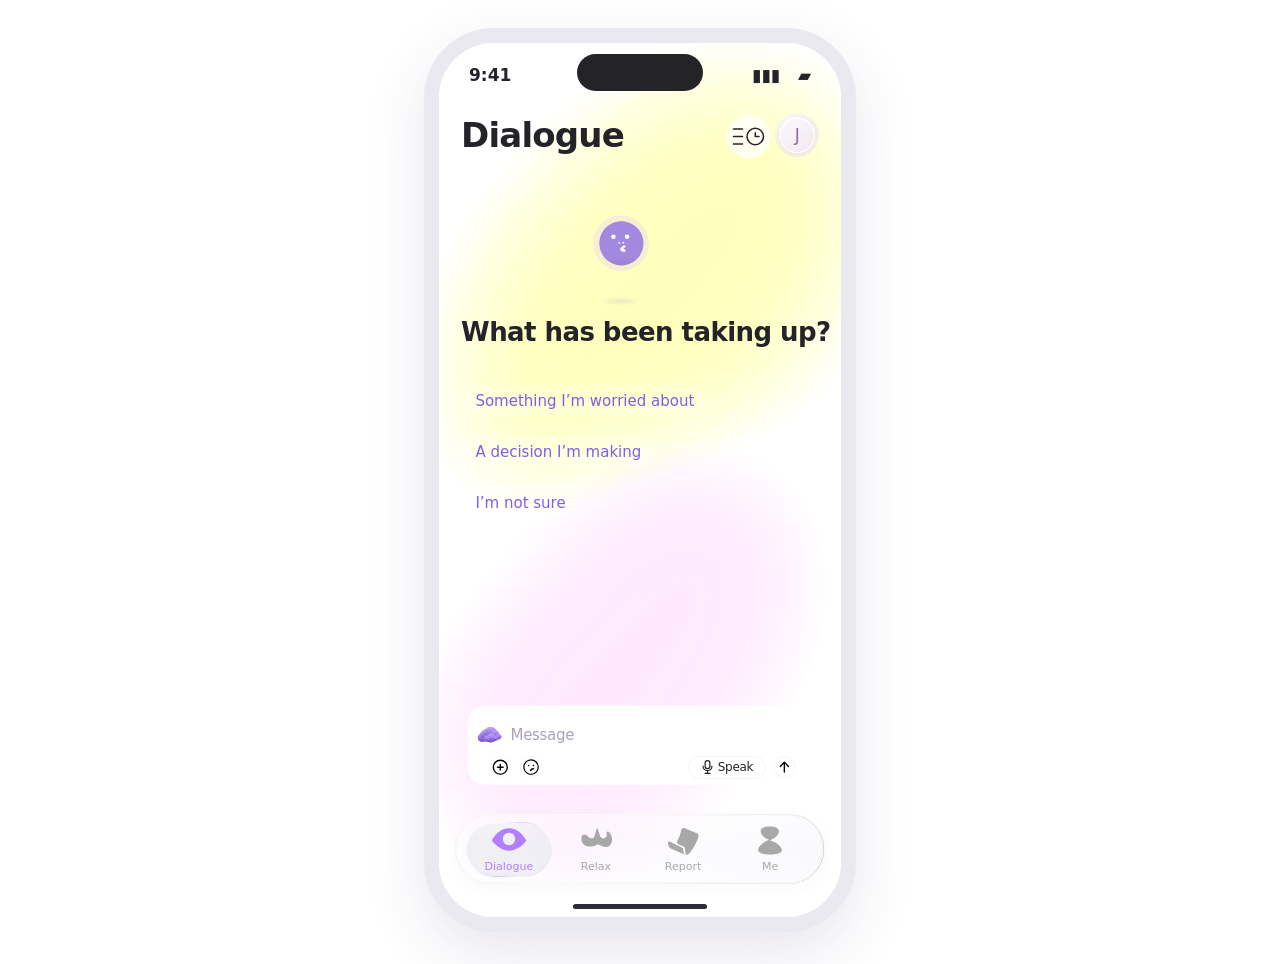
==== commit 0e12e0e8: "Suppress normal voice stop alerts and distinguish speech recognition errors" ====
--- a/index.html
+++ b/index.html
@@ -1061,7 +1061,7 @@
 const speakLabel='<svg width="13" height="16" viewBox="0 0 16 20" fill="none" aria-hidden="true"><rect x="5" y="2" width="6" height="10" rx="3" stroke="currentColor" stroke-width="1.5"/><path d="M2.5 9a5.5 5.5 0 0 0 11 0M8 14.5V18M5 18h6" stroke="currentColor" stroke-width="1.5" stroke-linecap="round"/></svg><span>Speak</span>';
 const speak=document.createElement('button');speak.type='button';speak.className='iw-speak-control';speak.setAttribute('aria-label','Start voice input');speak.innerHTML=speakLabel;composerForm.append(speak);
 const voiceWave=document.createElement('div');voiceWave.className='iw-voice-wave';voiceWave.hidden=true;voiceWave.setAttribute('role','status');voiceWave.setAttribute('aria-label','Listening');for(let i=0;i<32;i++)voiceWave.append(document.createElement('i'));composerForm.append(voiceWave);
-function stopVoice(send=false){if(!voiceState)return;voiceState.send=send;speak.disabled=true;try{voiceState.recognition.stop()}catch{voiceState.finish()}}
+function stopVoice(send=false){if(!voiceState)return;voiceState.send=send;voiceState.userStopped=true;speak.disabled=true;try{voiceState.recognition.stop()}catch{voiceState.finish()}}
 speak.onclick=async()=>{
  if(voiceState){stopVoice(false);return}if(dialoguePending)return;
  const Recognition=window.SpeechRecognition||window.webkitSpeechRecognition;
@@ -1071,7 +1071,7 @@
  function clean(){cancelAnimationFrame(state.frame);state.stream?.getTracks().forEach(track=>track.stop());state.context?.close().catch(()=>{});voiceWave.hidden=true;composerForm.classList.remove('iw-listening');speak.disabled=false;speak.innerHTML=speakLabel;speak.setAttribute('aria-label','Start voice input');input.readOnly=false}
  state.finish=()=>{if(state.finished)return;state.finished=true;clean();voiceState=null;const text=[state.base,state.text.trim()].filter(Boolean).join(' ');if(state.send){if(text)submitDialogue(text);else showFeedbackToast('No speech detected. Please try again.')}else{input.value=text;input.dispatchEvent(new Event('input',{bubbles:true}))}};
  recognition.onresult=event=>{state.text=Array.from(event.results).map(result=>result[0].transcript).join(' ')};
- recognition.onerror=event=>{state.send=false;showFeedbackToast(event.error==='not-allowed'?'Microphone access was denied.':event.error==='network'?'Speech recognition is unavailable. Please try again.':'Voice input stopped. Please try again.');state.finish()};recognition.onend=state.finish;
+ recognition.onerror=event=>{console.warn('INWARD speech recognition:',event.error);if(state.userStopped&&['aborted','no-speech'].includes(event.error)){state.finish();return}state.send=false;if(event.error!=='aborted')showFeedbackToast(event.error==='not-allowed'?'Microphone access was denied.':event.error==='network'?'Unable to reach the browser’s speech recognition service.':event.error==='language-not-supported'?'Speech recognition does not support this language.':event.error==='audio-capture'?'No microphone is available.':event.error==='no-speech'?'No speech detected. Please try again.':'Speech recognition is unavailable.');state.finish()};recognition.onend=state.finish;
  recognition.onstart=async()=>{
   if(state.finished)return;voiceWave.hidden=false;composerForm.classList.add('iw-listening');input.readOnly=true;speak.innerHTML='<span class="iw-stop-square"></span>';speak.setAttribute('aria-label','Finish voice input');
   try{const stream=await navigator.mediaDevices.getUserMedia({audio:true});if(state.finished){stream.getTracks().forEach(track=>track.stop());return}state.stream=stream;const Audio=window.AudioContext||window.webkitAudioContext;if(!Audio)return;state.context=new Audio();const analyser=state.context.createAnalyser();analyser.fftSize=128;state.context.createMediaStreamSource(stream).connect(analyser);await state.context.resume();const data=new Uint8Array(analyser.frequencyBinCount);function draw(){if(state.finished)return;analyser.getByteFrequencyData(data);Array.from(voiceWave.children).forEach((bar,i)=>bar.style.height=`${3+data[i*2]/255*24}px`);state.frame=requestAnimationFrame(draw)}draw()}catch{ /* Speech recognition can continue without the visual analyser. */ }
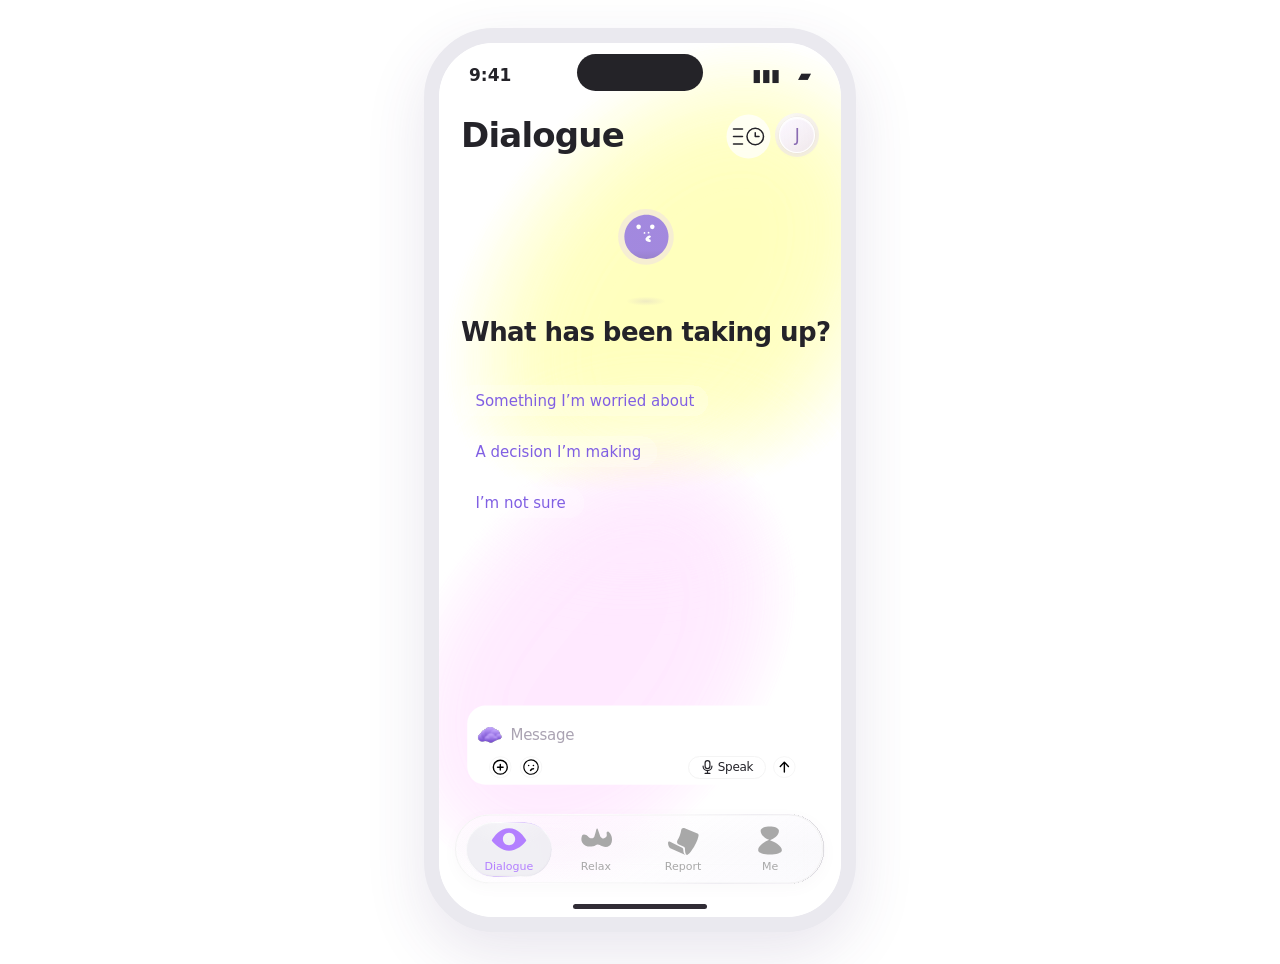
==== commit b01fb86b: "Label fourth reply feedback reason as technical issue" ====
--- a/index.html
+++ b/index.html
@@ -974,7 +974,7 @@
  ['refresh','like','dislike'].forEach((action,i)=>{const button=document.createElement('button');button.type='button';button.setAttribute('aria-label',['重新生成','赞','踩'][i]);button.innerHTML='<svg viewBox="0 0 20 20" fill="none" stroke="currentColor" stroke-width="1.2" stroke-linecap="round" stroke-linejoin="round" aria-hidden="true">'+icons[action]+'</svg>';button.disabled=dialoguePending;if(action!=='refresh')button.setAttribute('aria-pressed',String(feedback.vote===action));buttons[action]=button;toolbar.append(button)});wrap.append(toolbar);
  const panel=document.createElement('form');panel.className='iw-reply-feedback-panel';panel.hidden=true;panel.setAttribute('aria-label','回应问题反馈');
  let choice='';const choices=document.createElement('div');choices.className='iw-reply-feedback-choices';
- ['Misunderstood me','Repeated questions','Moving too fast','Uncomfortable response'].forEach(reason=>{const label=document.createElement('label'),radio=document.createElement('input'),text=document.createElement('span');radio.type='radio';radio.name='reason';radio.value=reason;text.textContent=reason;radio.addEventListener('change',()=>{choice=reason;done.disabled=false});label.append(radio,text);choices.append(label)});
+ ['Misunderstood me','Repeated questions','Moving too fast','Technical issue'].forEach(reason=>{const label=document.createElement('label'),radio=document.createElement('input'),text=document.createElement('span');radio.type='radio';radio.name='reason';radio.value=reason;text.textContent=reason;radio.addEventListener('change',()=>{choice=reason;done.disabled=false});label.append(radio,text);choices.append(label)});
  const done=document.createElement('button');done.type='submit';done.className='iw-reply-feedback-done';done.textContent='Done';done.disabled=true;
  const status=document.createElement('span');status.className='iw-feedback-status';status.setAttribute('role','status');panel.append(choices,done,status);wrap.append(panel);
  buttons.like.onclick=()=>{if(readReplyFeedback(index).vote){showFeedbackToast();return}if(saveReplyFeedback(index,{vote:'like'})){buttons.like.setAttribute('aria-pressed','true');buttons.dislike.setAttribute('aria-pressed','false');panel.hidden=true;celebrateFeedback()}};
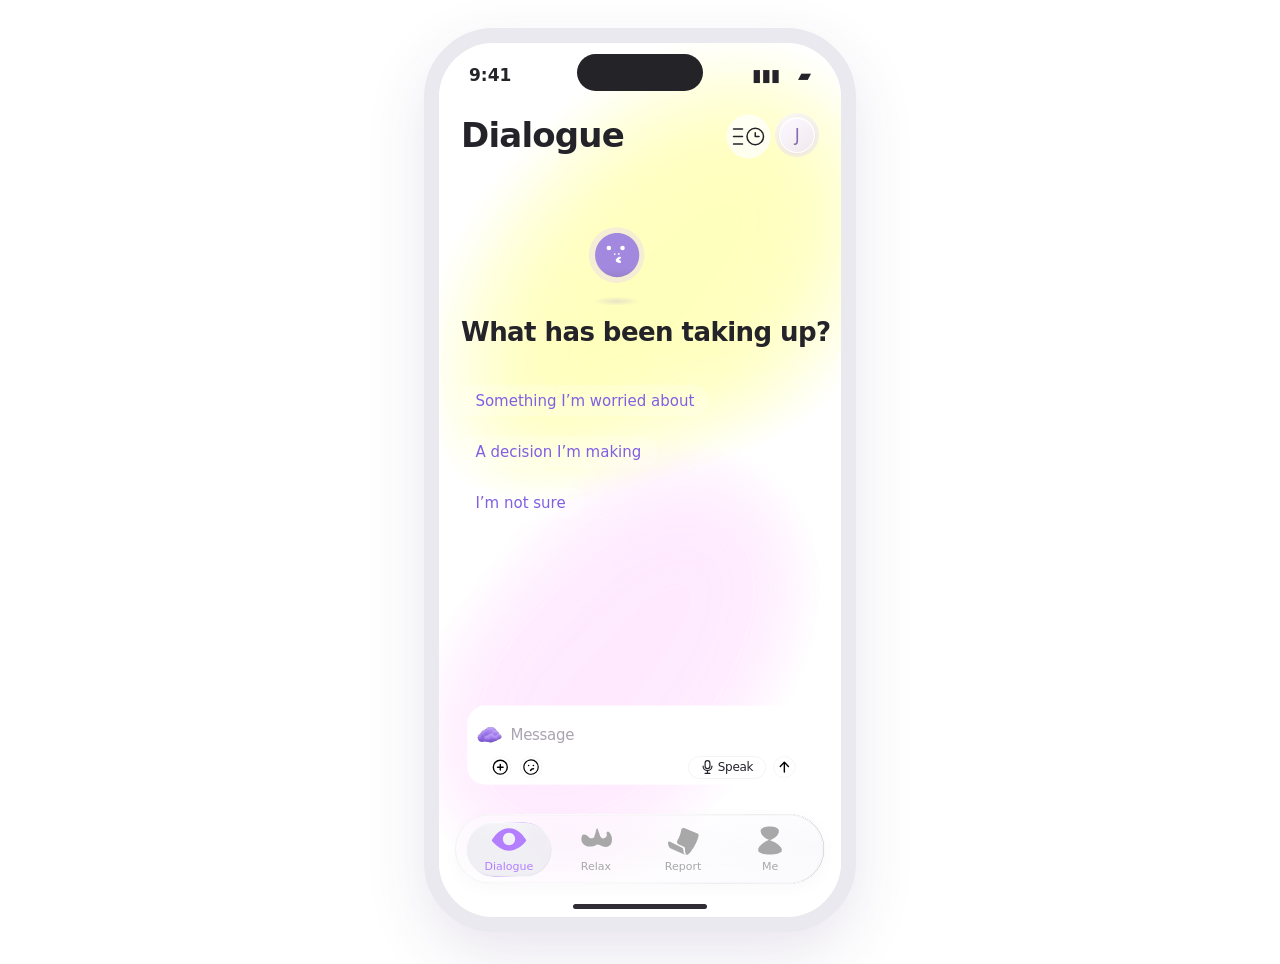
==== commit 497978ee: "Scroll microphone amplitude history from left to right with quiet baseline bars" ====
--- a/index.html
+++ b/index.html
@@ -1074,7 +1074,19 @@
  recognition.onerror=event=>{console.warn('INWARD speech recognition:',event.error);if(state.userStopped&&['aborted','no-speech'].includes(event.error)){state.finish();return}state.send=false;if(event.error!=='aborted')showFeedbackToast(event.error==='not-allowed'?'Microphone access was denied.':event.error==='network'?'Unable to reach the browser’s speech recognition service.':event.error==='language-not-supported'?'Speech recognition does not support this language.':event.error==='audio-capture'?'No microphone is available.':event.error==='no-speech'?'No speech detected. Please try again.':'Speech recognition is unavailable.');state.finish()};recognition.onend=state.finish;
  recognition.onstart=async()=>{
   if(state.finished)return;voiceWave.hidden=false;composerForm.classList.add('iw-listening');input.readOnly=true;speak.innerHTML='<span class="iw-stop-square"></span>';speak.setAttribute('aria-label','Finish voice input');
-  try{const stream=await navigator.mediaDevices.getUserMedia({audio:true});if(state.finished){stream.getTracks().forEach(track=>track.stop());return}state.stream=stream;const Audio=window.AudioContext||window.webkitAudioContext;if(!Audio)return;state.context=new Audio();const analyser=state.context.createAnalyser();analyser.fftSize=128;state.context.createMediaStreamSource(stream).connect(analyser);await state.context.resume();const data=new Uint8Array(analyser.frequencyBinCount);function draw(){if(state.finished)return;analyser.getByteFrequencyData(data);Array.from(voiceWave.children).forEach((bar,i)=>bar.style.height=`${3+data[i*2]/255*24}px`);state.frame=requestAnimationFrame(draw)}draw()}catch{ /* Speech recognition can continue without the visual analyser. */ }
+  try{
+   const stream=await navigator.mediaDevices.getUserMedia({audio:true});if(state.finished){stream.getTracks().forEach(track=>track.stop());return}state.stream=stream;
+   const Audio=window.AudioContext||window.webkitAudioContext;if(!Audio)return;state.context=new Audio();
+   const analyser=state.context.createAnalyser();analyser.fftSize=1024;state.context.createMediaStreamSource(stream).connect(analyser);await state.context.resume();
+   const data=new Float32Array(analyser.fftSize),bars=Array.from(voiceWave.children),history=new Array(bars.length).fill(3);let lastSample=0,peak=0;
+   bars.forEach(bar=>bar.style.height='3px');
+   function draw(now){
+    if(state.finished)return;analyser.getFloatTimeDomainData(data);let energy=0;for(const sample of data)energy+=sample*sample;
+    const rms=Math.sqrt(energy/data.length);peak=Math.max(peak,rms);
+    if(now-lastSample>=55){lastSample=now;const amplitude=peak<.012?0:Math.min(1,Math.sqrt((peak-.012)*7));history.pop();history.unshift(3+amplitude*24);bars.forEach((bar,i)=>bar.style.height=history[i]+'px');peak=0}
+    state.frame=requestAnimationFrame(draw);
+   }state.frame=requestAnimationFrame(draw);
+  }catch{ /* Speech recognition can continue without the visual analyser. */ }
  };
  try{recognition.start()}catch{state.finish();showFeedbackToast('Unable to start voice input. Please try again.')}
 };
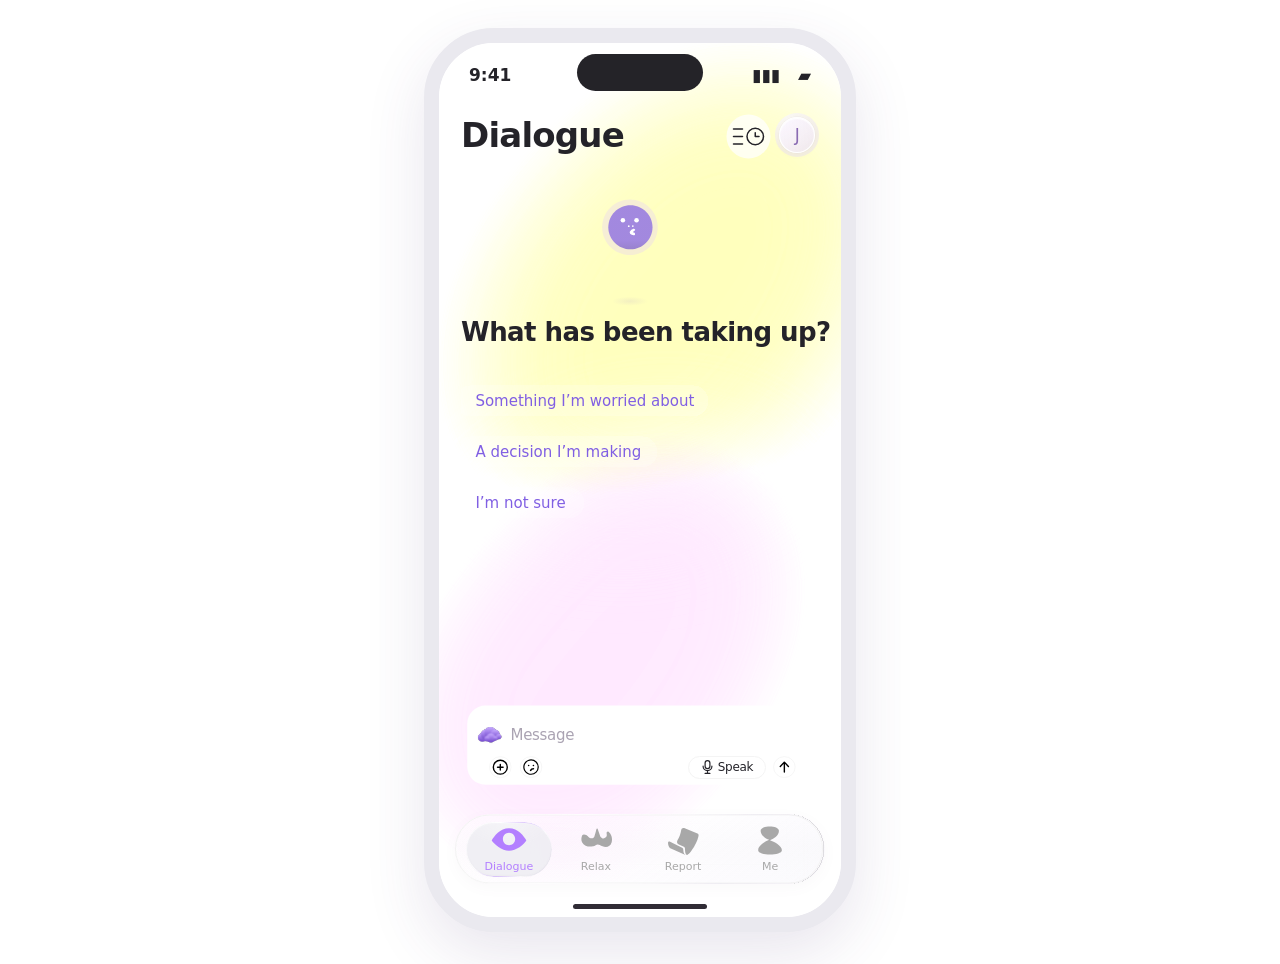
==== commit 7364aa15: "Place feeling picker directly above composer with tighter spacing" ====
--- a/index.html
+++ b/index.html
@@ -131,7 +131,7 @@
 #inward-preview .iw-media-card-caption{font-family:var(--iw-font)!important;font-weight:400;letter-spacing:-.15px}
 </style>
 <link rel="stylesheet" href="assets/glass-system.css?v=option-edges-left20">
-<link rel="stylesheet" href="assets/dialogue/reply-feedback.css?v=speak-align-2">
+<link rel="stylesheet" href="assets/dialogue/reply-feedback.css?v=feelings-near-composer-1">
 <link rel="preload" href="assets/dialogue/GreatVibes-Regular.ttf" as="font" type="font/ttf" crossorigin>
 <script src="assets/dialogue/confetti.browser.min.js"></script>
 </head>
--- a/assets/dialogue/reply-feedback.css
+++ b/assets/dialogue/reply-feedback.css
@@ -17,6 +17,8 @@
 /* Keep the transparent input hit layer from painting over the SVG controls. */
 #inward-preview .iw-composer .iw-input:not(.iw-has-photo){left:3.8557%;top:16.0305%;width:92.5373%;height:64.8855%;min-height:0;background:transparent!important}
 #inward-preview .iw-composer{background-image:url('composer-panel.svg?v=speak-single-2')}
+#inward-preview .iw-bottom>.iw-quick-actions{position:absolute;left:30px;right:30px;top:8px;z-index:12;margin:0;padding:0;min-height:40px}
+#inward-preview .iw-bottom .iw-feeling-options{padding:3px 0;margin:0}
 #inward-preview .iw-composer .iw-speak-control{left:calc(64.5346% - 10px);top:57.2%}
 #inward-preview .iw-composer.iw-listening .iw-speak-control{left:calc(72% - 10px);top:55%}
 #inward-preview .iw-speak-control{position:absolute;left:64.5346%;top:57.2%;width:19.19%;height:23px;padding:0 6px;border:1px solid #f4f4f4;border-radius:99px;background:#fff;color:#242329;z-index:7;display:flex;align-items:center;justify-content:center;gap:4px;font-size:12px;line-height:18px;touch-action:manipulation}
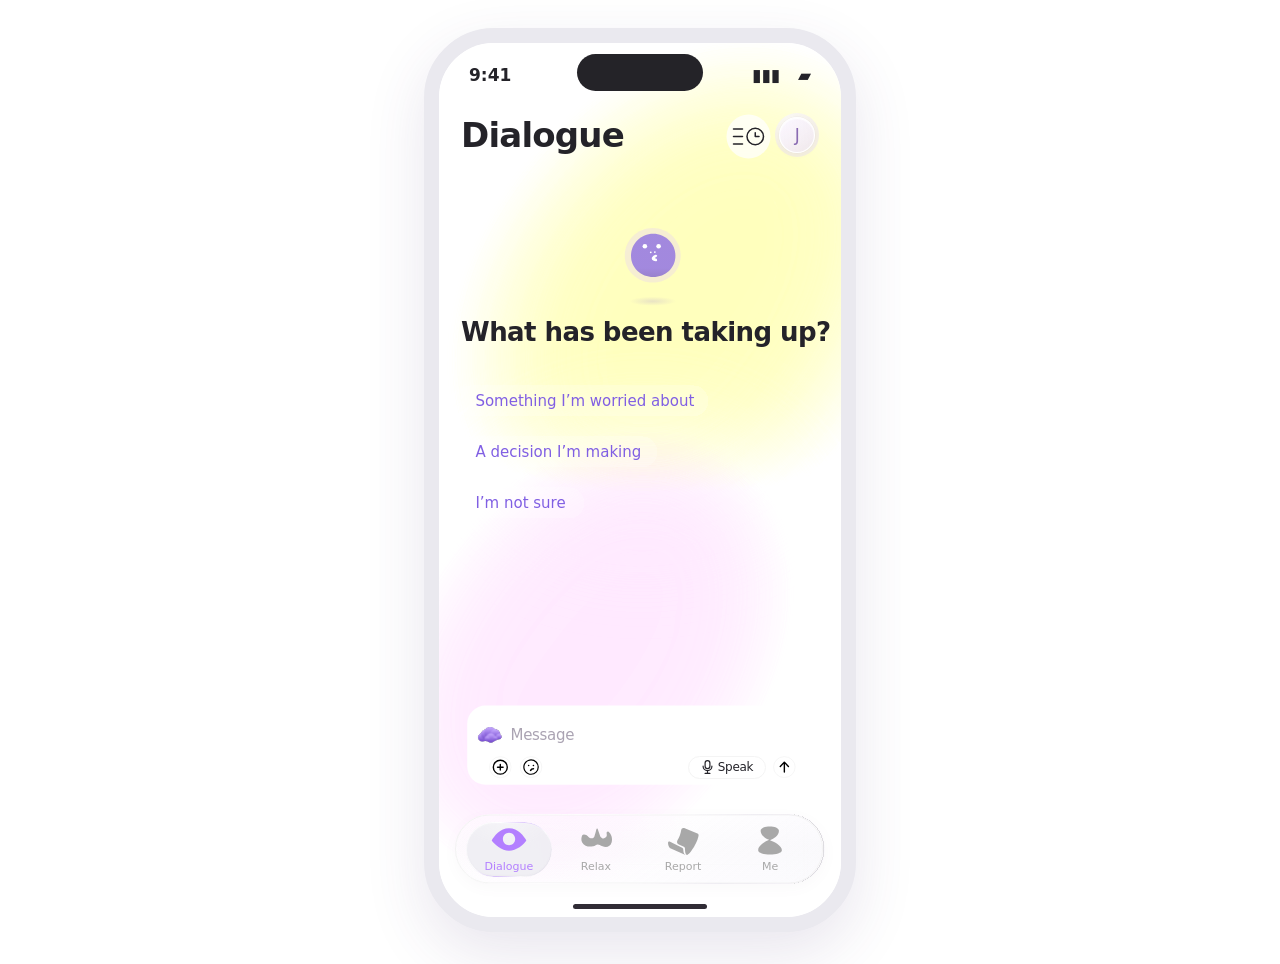
==== commit f46b6f85: "Replace dislike celebration with English acknowledgement toast" ====
--- a/index.html
+++ b/index.html
@@ -131,7 +131,7 @@
 #inward-preview .iw-media-card-caption{font-family:var(--iw-font)!important;font-weight:400;letter-spacing:-.15px}
 </style>
 <link rel="stylesheet" href="assets/glass-system.css?v=option-edges-left20">
-<link rel="stylesheet" href="assets/dialogue/reply-feedback.css?v=feelings-near-composer-1">
+<link rel="stylesheet" href="assets/dialogue/reply-feedback.css?v=feedback-toast-wrap-1">
 <link rel="preload" href="assets/dialogue/GreatVibes-Regular.ttf" as="font" type="font/ttf" crossorigin>
 <script src="assets/dialogue/confetti.browser.min.js"></script>
 </head>
@@ -979,7 +979,7 @@
  const status=document.createElement('span');status.className='iw-feedback-status';status.setAttribute('role','status');panel.append(choices,done,status);wrap.append(panel);
  buttons.like.onclick=()=>{if(readReplyFeedback(index).vote){showFeedbackToast();return}if(saveReplyFeedback(index,{vote:'like'})){buttons.like.setAttribute('aria-pressed','true');buttons.dislike.setAttribute('aria-pressed','false');panel.hidden=true;celebrateFeedback()}};
  buttons.dislike.setAttribute('aria-expanded','false');buttons.dislike.onclick=()=>{if(readReplyFeedback(index).vote){showFeedbackToast();return}panel.hidden=!panel.hidden;buttons.dislike.setAttribute('aria-expanded',String(!panel.hidden))};
- panel.onsubmit=event=>{event.preventDefault();if(readReplyFeedback(index).vote){showFeedbackToast();return}if(!choice)return;if(!saveReplyFeedback(index,{vote:'dislike',reason:choice})){status.textContent='保存失败，请重试';return}buttons.like.setAttribute('aria-pressed','false');buttons.dislike.setAttribute('aria-pressed','true');buttons.dislike.setAttribute('aria-expanded','false');panel.hidden=true;buttons.dislike.focus();celebrateFeedback()};
+ panel.onsubmit=event=>{event.preventDefault();if(readReplyFeedback(index).vote){showFeedbackToast();return}if(!choice)return;if(!saveReplyFeedback(index,{vote:'dislike',reason:choice})){status.textContent='保存失败，请重试';return}buttons.like.setAttribute('aria-pressed','false');buttons.dislike.setAttribute('aria-pressed','true');buttons.dislike.setAttribute('aria-expanded','false');panel.hidden=true;buttons.dislike.focus();showFeedbackToast('Thank you for your feedback. We’ll keep improving.')};
  buttons.refresh.onclick=async()=>{
   if(dialoguePending)return;if(!allowRegeneration())return;const session=currentId,previous=activePrompt;dialoguePending=true;activePrompt=null;composerSend.disabled=true;composerForm.setAttribute('aria-busy','true');redraw();
   const original=sent[index].text;let question='';for(let i=index-1;i>=0;i--)if(sent[i].role==='user'){question=sent[i].text;break}
--- a/assets/dialogue/reply-feedback.css
+++ b/assets/dialogue/reply-feedback.css
@@ -36,7 +36,7 @@
 #inward-preview .iw-thanks-canvas{position:absolute;inset:0;width:100%;height:100%;pointer-events:none}
 #inward-preview .iw-thank-you .iw-thank-you-label{left:50%;top:43%;background:transparent;box-shadow:none;border:0;padding:0;z-index:1;animation:iw-thanks-pop .4s ease-out both,iw-thanks-text-exit .25s 1.75s ease forwards}
 @keyframes iw-thanks-text-exit{to{opacity:0}}
-#inward-preview .iw-feedback-toast{position:absolute;left:50%;top:48%;transform:translate(-50%,-50%);z-index:95;padding:12px 20px;border-radius:12px;background:rgba(0,0,0,.7);color:#fff;font-size:15px;line-height:22px;white-space:nowrap;pointer-events:none}
+#inward-preview .iw-feedback-toast{position:absolute;left:50%;top:48%;transform:translate(-50%,-50%);z-index:95;width:max-content;max-width:calc(100% - 40px);padding:12px 20px;border-radius:12px;background:rgba(0,0,0,.7);color:#fff;font-size:15px;line-height:22px;white-space:normal;text-align:center;pointer-events:none}
 #inward-preview .iw-thank-you i{position:absolute;left:-3px;top:-4px;width:6px;height:10px;border-radius:2px;background:var(--confetti-color);animation:iw-thanks-confetti 1.7s var(--confetti-delay) cubic-bezier(.16,.7,.35,1) both}
 @keyframes iw-thanks-pop{from{transform:translate(-50%,-50%) scale(.72);opacity:0}to{transform:translate(-50%,-50%) scale(1);opacity:1}}
 @keyframes iw-thanks-confetti{0%{transform:translate(0,0) rotate(0);opacity:0}12%{opacity:1}75%{opacity:1}100%{transform:translate(var(--confetti-x),var(--confetti-y)) rotate(var(--confetti-r));opacity:0}}
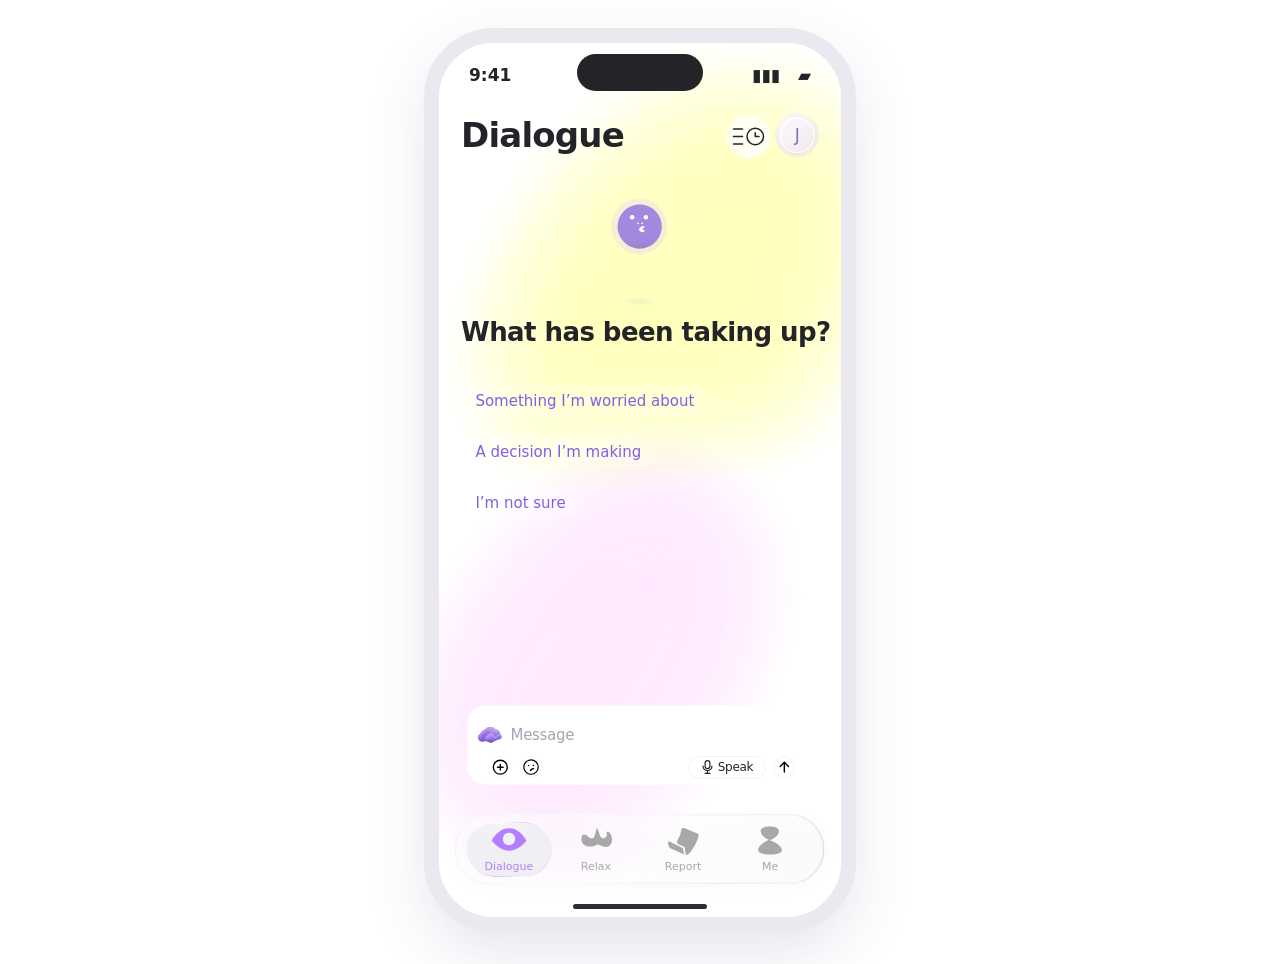
==== commit 26d0a455: "Remove duplicate regeneration failure notices" ====
--- a/index.html
+++ b/index.html
@@ -984,8 +984,8 @@
   if(dialoguePending)return;if(!allowRegeneration())return;const session=currentId,previous=activePrompt;dialoguePending=true;activePrompt=null;composerSend.disabled=true;composerForm.setAttribute('aria-busy','true');redraw();
   const original=sent[index].text;let question='';for(let i=index-1;i>=0;i--)if(sent[i].role==='user'){question=sent[i].text;break}
   try{const response=await sendToInward('请重新生成下面这轮回答，换一种表达，不要重复已有回答。用户原话：'+question+'\n已有回答：'+original);if(currentId!==session)return;sent[index]={role:'assistant',text:response.reply};if(index===sent.length-1&&response.options.length)activePrompt={options:response.options,allowMultiple:response.allowMultiple,selected:new Set()};else activePrompt=previous;try{localStorage.removeItem(replyFeedbackKey(index))}catch{}}
-  catch(error){activePrompt=previous;status.textContent='重新生成失败，请重试';console.error(error)}
-  finally{dialoguePending=false;composerSend.disabled=false;composerForm.removeAttribute('aria-busy');redraw();persist();if(sent[index]?.text===original){const failed=messages.querySelectorAll('.iw-reply-feedback')[sent.slice(0,index+1).filter(m=>m.role==='assistant').length-1];if(failed){const note=document.createElement('span');note.className='iw-feedback-status';note.setAttribute('role','status');note.textContent='重新生成失败，请重试';failed.append(note)}}}
+  catch(error){activePrompt=previous;console.error(error)}
+  finally{dialoguePending=false;composerSend.disabled=false;composerForm.removeAttribute('aria-busy');redraw();persist()}
  };return wrap;
 }
 function redraw(){
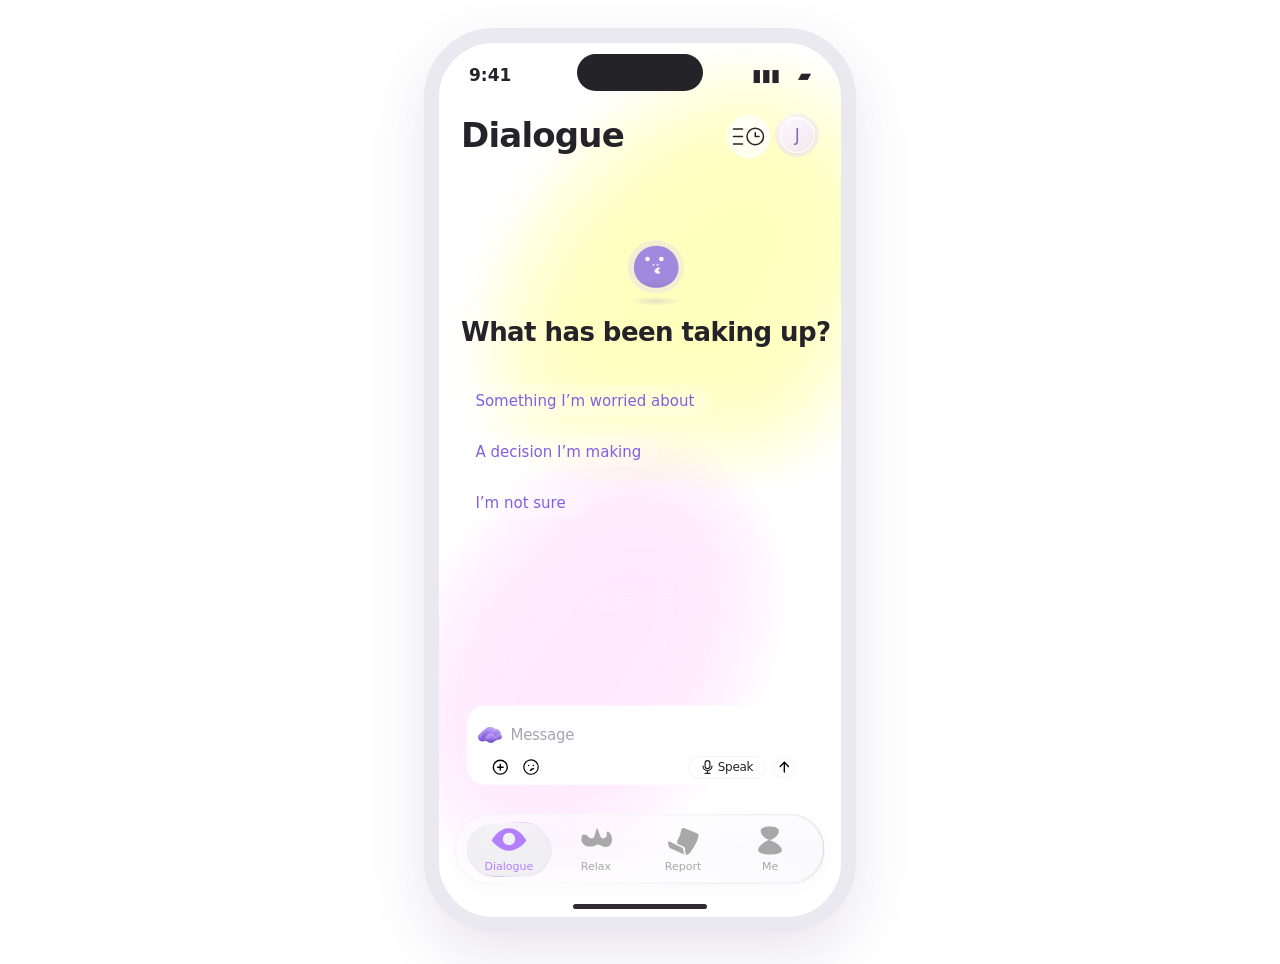
==== commit 4d7ce911: "Hide previous reply immediately during regeneration and show pending dots in place" ====
--- a/index.html
+++ b/index.html
@@ -944,7 +944,7 @@
 root.querySelectorAll('[data-action]').forEach(b=>{b.setAttribute('aria-expanded','false');b.onclick=()=>{if(['profile','me'].includes(b.dataset.action)){root.querySelector('nav [data-tab="me"]').click();return}show(b,b.dataset.action)}});root.querySelectorAll('[data-tab]').forEach(b=>{b.onclick=()=>setMainTab(b.dataset.tab)});
 document.addEventListener('pointerdown',e=>{if(!popover.hidden&&!popover.contains(e.target)&&!active?.contains(e.target))close()});document.addEventListener('keydown',e=>{if(e.key==='Escape')close()});window.addEventListener('resize',position);
 function replyFeedbackKey(index){return 'inward-feedback:'+currentId+':'+index}
-let thankYouTimer;
+let thankYouTimer,regeneratingReply=null;
 let feedbackToastTimer;
 function showFeedbackToast(text='You’ve already submitted feedback.'){clearTimeout(feedbackToastTimer);phone.querySelector('.iw-feedback-toast')?.remove();const toast=document.createElement('div');toast.className='iw-feedback-toast';toast.setAttribute('role','status');toast.textContent=text;phone.append(toast);feedbackToastTimer=setTimeout(()=>toast.remove(),2000)}
 let regenerationTimes=[];
@@ -981,18 +981,18 @@
  buttons.dislike.setAttribute('aria-expanded','false');buttons.dislike.onclick=()=>{if(readReplyFeedback(index).vote){showFeedbackToast();return}panel.hidden=!panel.hidden;buttons.dislike.setAttribute('aria-expanded',String(!panel.hidden))};
  panel.onsubmit=event=>{event.preventDefault();if(readReplyFeedback(index).vote){showFeedbackToast();return}if(!choice)return;if(!saveReplyFeedback(index,{vote:'dislike',reason:choice})){status.textContent='保存失败，请重试';return}buttons.like.setAttribute('aria-pressed','false');buttons.dislike.setAttribute('aria-pressed','true');buttons.dislike.setAttribute('aria-expanded','false');panel.hidden=true;buttons.dislike.focus();showFeedbackToast('Thank you for your feedback. We’ll keep improving.')};
  buttons.refresh.onclick=async()=>{
-  if(dialoguePending)return;if(!allowRegeneration())return;const session=currentId,previous=activePrompt;dialoguePending=true;activePrompt=null;composerSend.disabled=true;composerForm.setAttribute('aria-busy','true');redraw();
+  if(dialoguePending)return;if(!allowRegeneration())return;const session=currentId,previous=activePrompt;regeneratingReply={session,index};dialoguePending=true;activePrompt=null;composerSend.disabled=true;composerForm.setAttribute('aria-busy','true');redraw();
   const original=sent[index].text;let question='';for(let i=index-1;i>=0;i--)if(sent[i].role==='user'){question=sent[i].text;break}
   try{const response=await sendToInward('请重新生成下面这轮回答，换一种表达，不要重复已有回答。用户原话：'+question+'\n已有回答：'+original);if(currentId!==session)return;sent[index]={role:'assistant',text:response.reply};if(index===sent.length-1&&response.options.length)activePrompt={options:response.options,allowMultiple:response.allowMultiple,selected:new Set()};else activePrompt=previous;try{localStorage.removeItem(replyFeedbackKey(index))}catch{}}
   catch(error){activePrompt=previous;console.error(error)}
-  finally{dialoguePending=false;composerSend.disabled=false;composerForm.removeAttribute('aria-busy');redraw();persist()}
+  finally{regeneratingReply=null;dialoguePending=false;composerSend.disabled=false;composerForm.removeAttribute('aria-busy');redraw();persist()}
  };return wrap;
 }
 function redraw(){
  messages.replaceChildren();welcome.hidden=sent.length>0||dialoguePending||root.classList.contains('iw-secondary-tab');
  sent.forEach((message,index)=>{const b=document.createElement('div');b.className='iw-bubble';b.dataset.role=message.role;const photo=messagePhotos.get(currentId+':'+index);if(photo){const image=document.createElement('img');image.src=photo.url;image.alt=photo.name;image.className='iw-message-photo';enablePhotoPreview(image,()=>photo);b.append(image)}b.append(document.createTextNode(message.text));messages.append(b)});
- Array.from(messages.children).forEach((bubble,index)=>{if(sent[index]?.role==='assistant')bubble.after(createReplyActions(index))});
- if(dialoguePending){const pending=document.createElement('div');pending.className='iw-bubble iw-dialogue-pending';pending.dataset.role='assistant';pending.setAttribute('role','status');pending.setAttribute('aria-label','Inward is responding');pending.innerHTML='<span></span><span></span><span></span>';messages.append(pending)}
+ Array.from(messages.children).forEach((bubble,index)=>{if(regeneratingReply?.session===currentId&&regeneratingReply.index===index){bubble.replaceChildren();bubble.classList.add('iw-dialogue-pending');bubble.setAttribute('role','status');bubble.setAttribute('aria-label','Inward is responding');bubble.innerHTML='<span></span><span></span><span></span>'}else if(sent[index]?.role==='assistant')bubble.after(createReplyActions(index))});
+ if(dialoguePending&&!regeneratingReply){const pending=document.createElement('div');pending.className='iw-bubble iw-dialogue-pending';pending.dataset.role='assistant';pending.setAttribute('role','status');pending.setAttribute('aria-label','Inward is responding');pending.innerHTML='<span></span><span></span><span></span>';messages.append(pending)}
  if(activePrompt&&!dialoguePending){
   const panel=document.createElement('div');panel.className='iw-response-options';panel.setAttribute('role','group');panel.setAttribute('aria-label','Response options');
   activePrompt.options.forEach(option=>{const button=document.createElement('button');button.type='button';button.className='iw-response-option';button.textContent=option;button.setAttribute('aria-pressed',String(activePrompt.selected.has(option)));button.addEventListener('click',()=>{if(activePrompt.allowMultiple){activePrompt.selected.has(option)?activePrompt.selected.delete(option):activePrompt.selected.add(option)}else{activePrompt.selected.clear();activePrompt.selected.add(option)}panel.querySelectorAll('.iw-response-option').forEach(item=>item.setAttribute('aria-pressed',String(activePrompt.selected.has(item.textContent))));confirm.disabled=activePrompt.selected.size===0});panel.append(button)});
